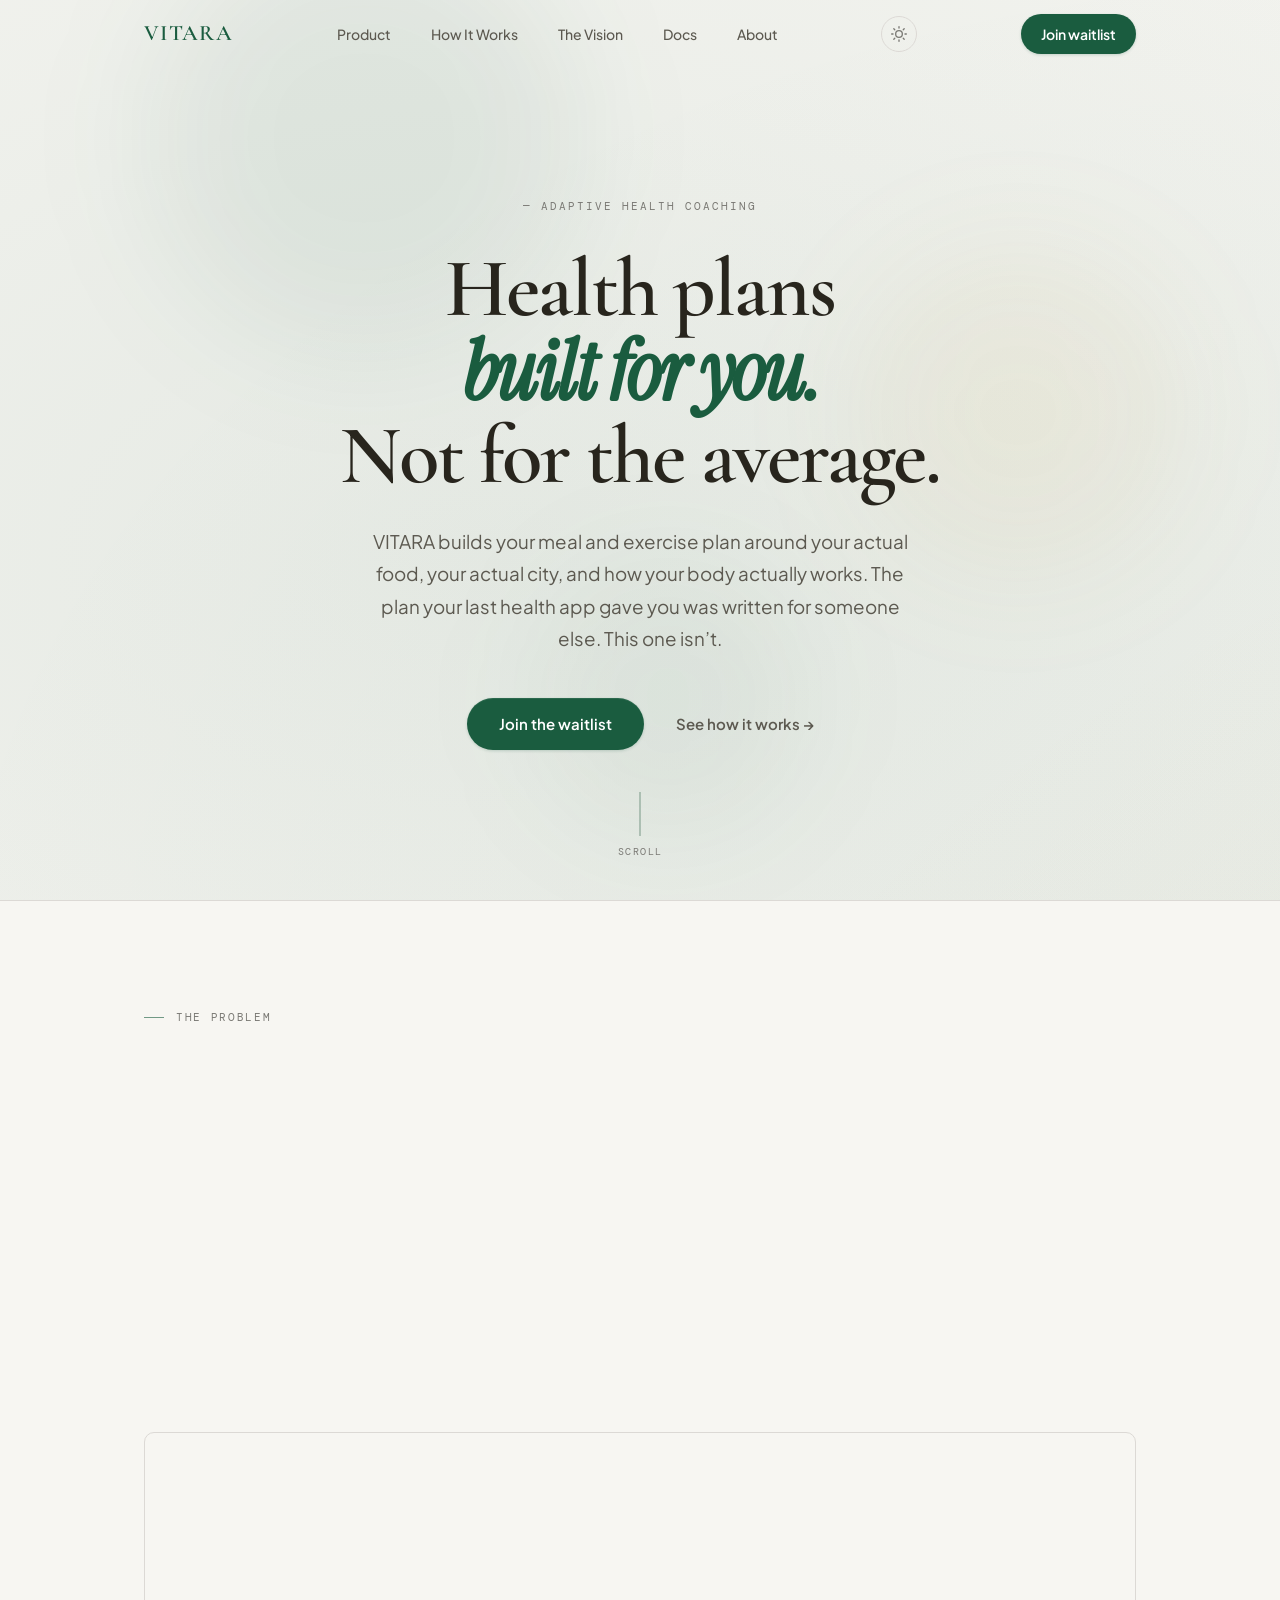
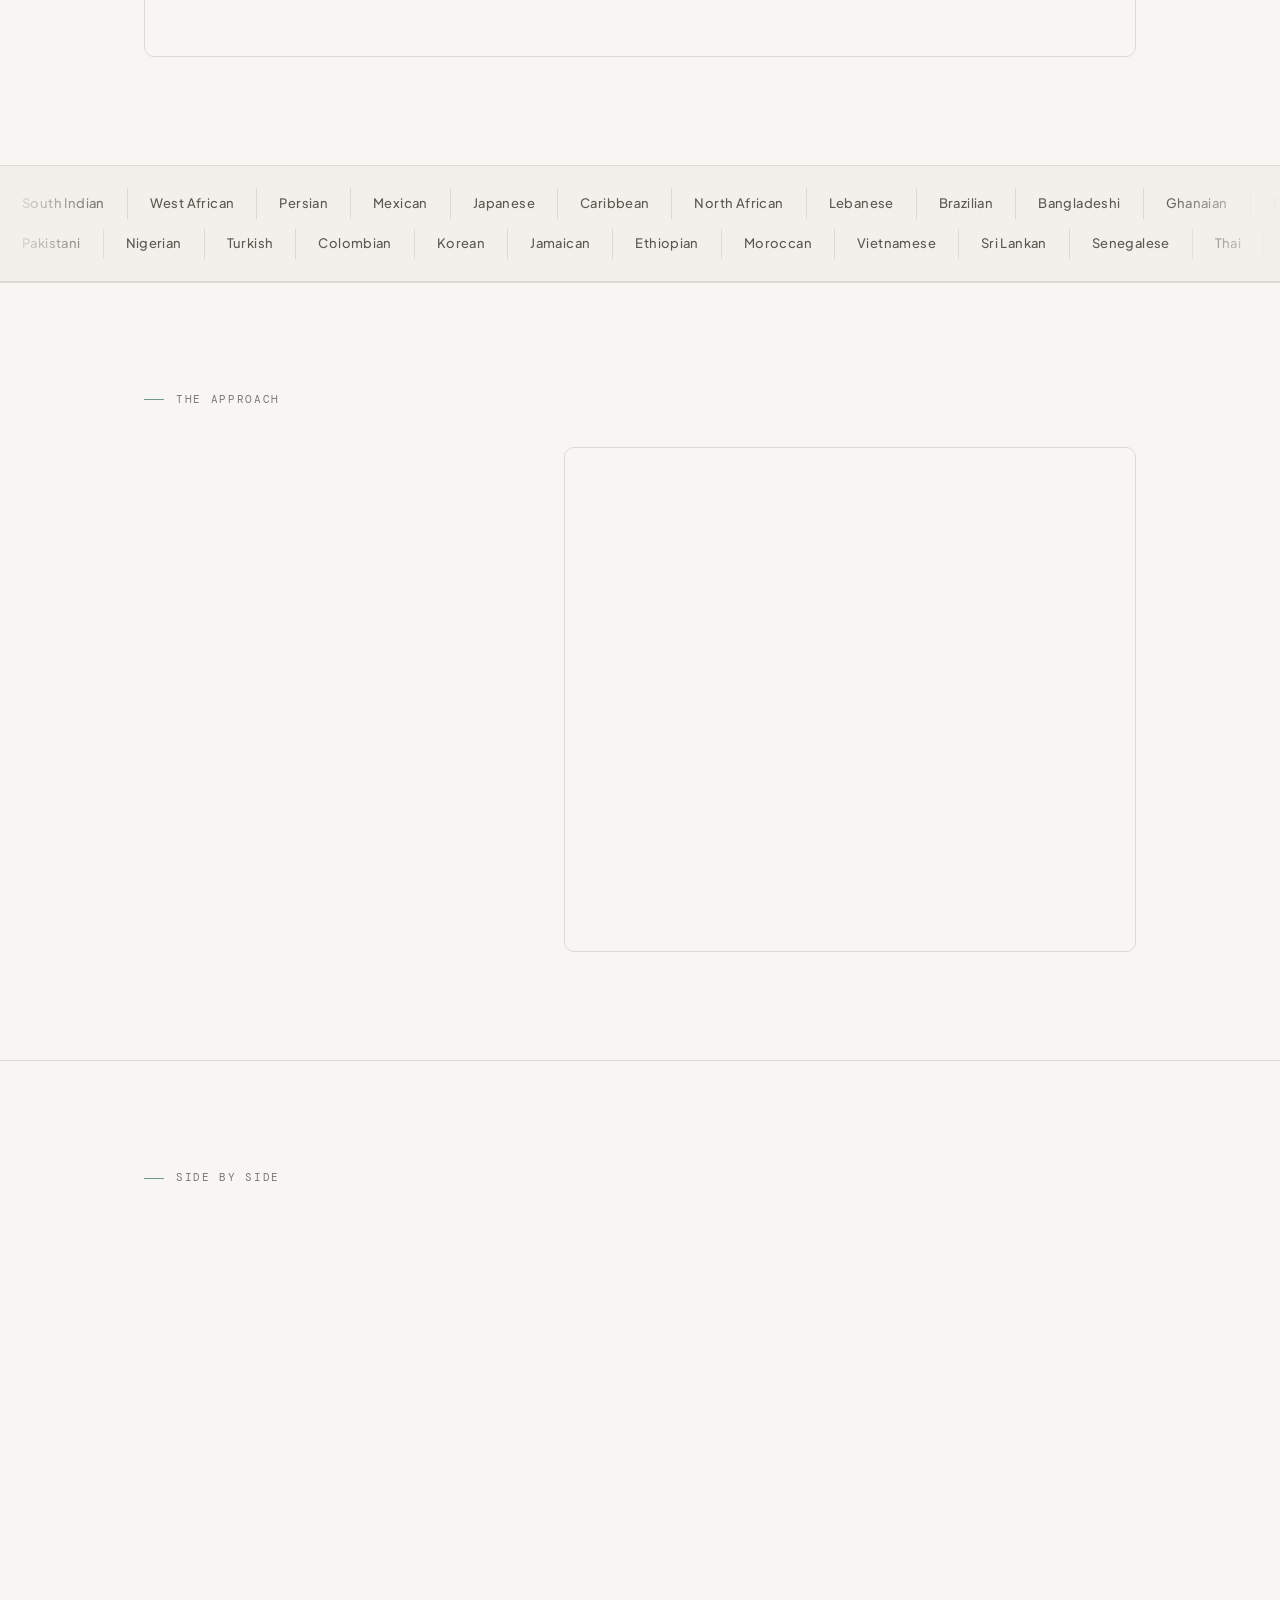
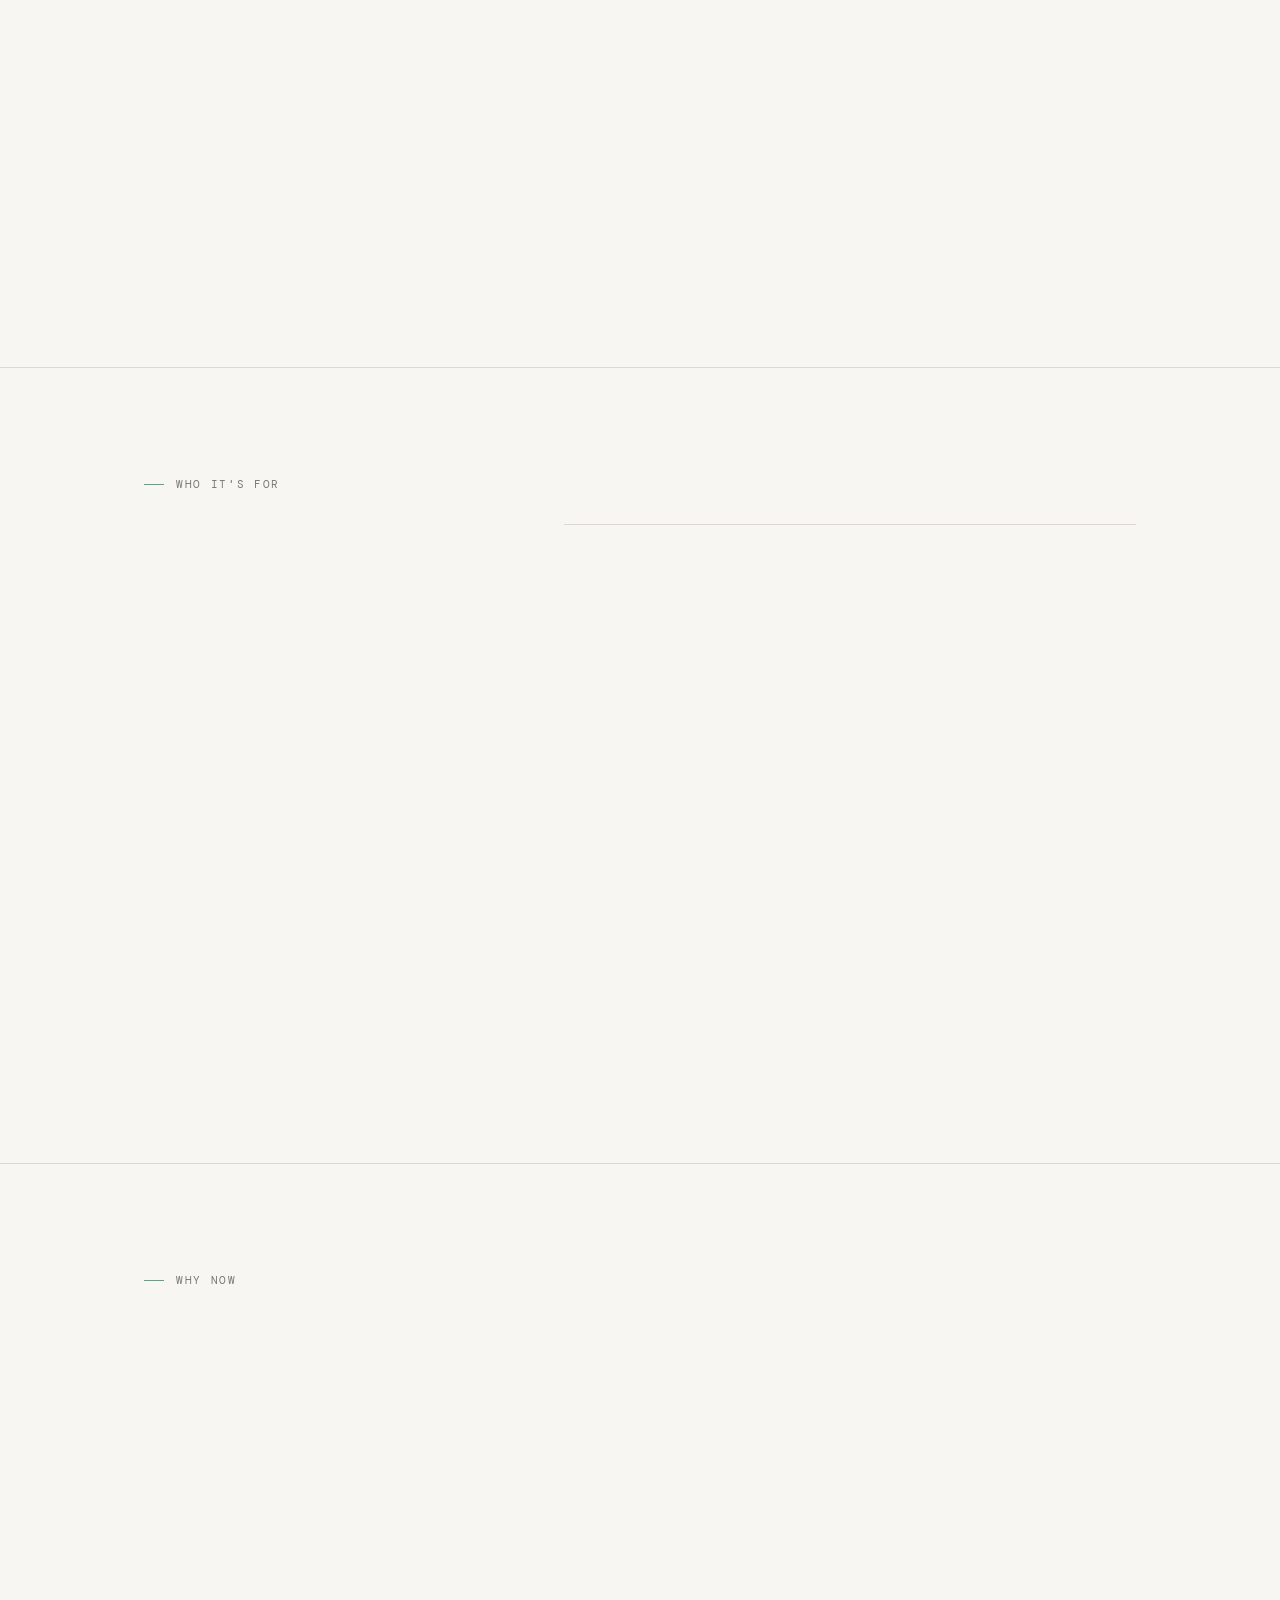
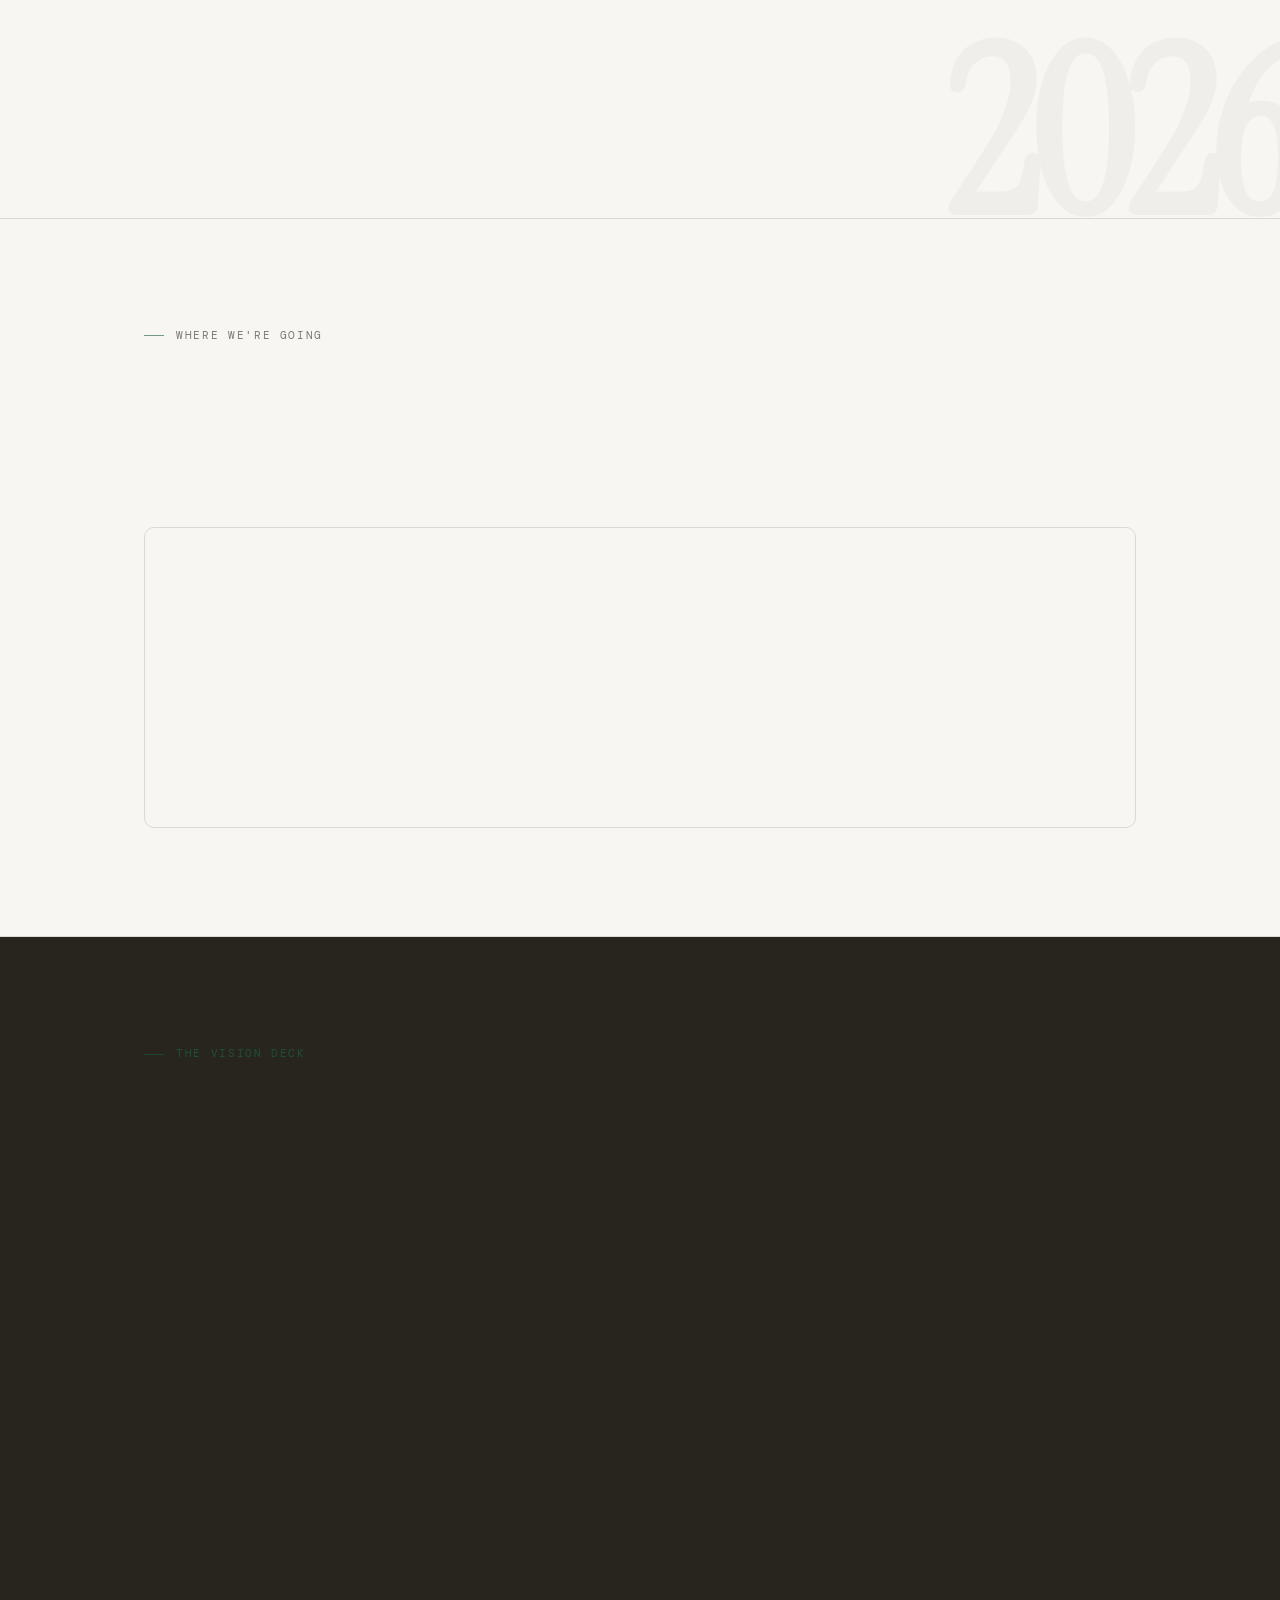
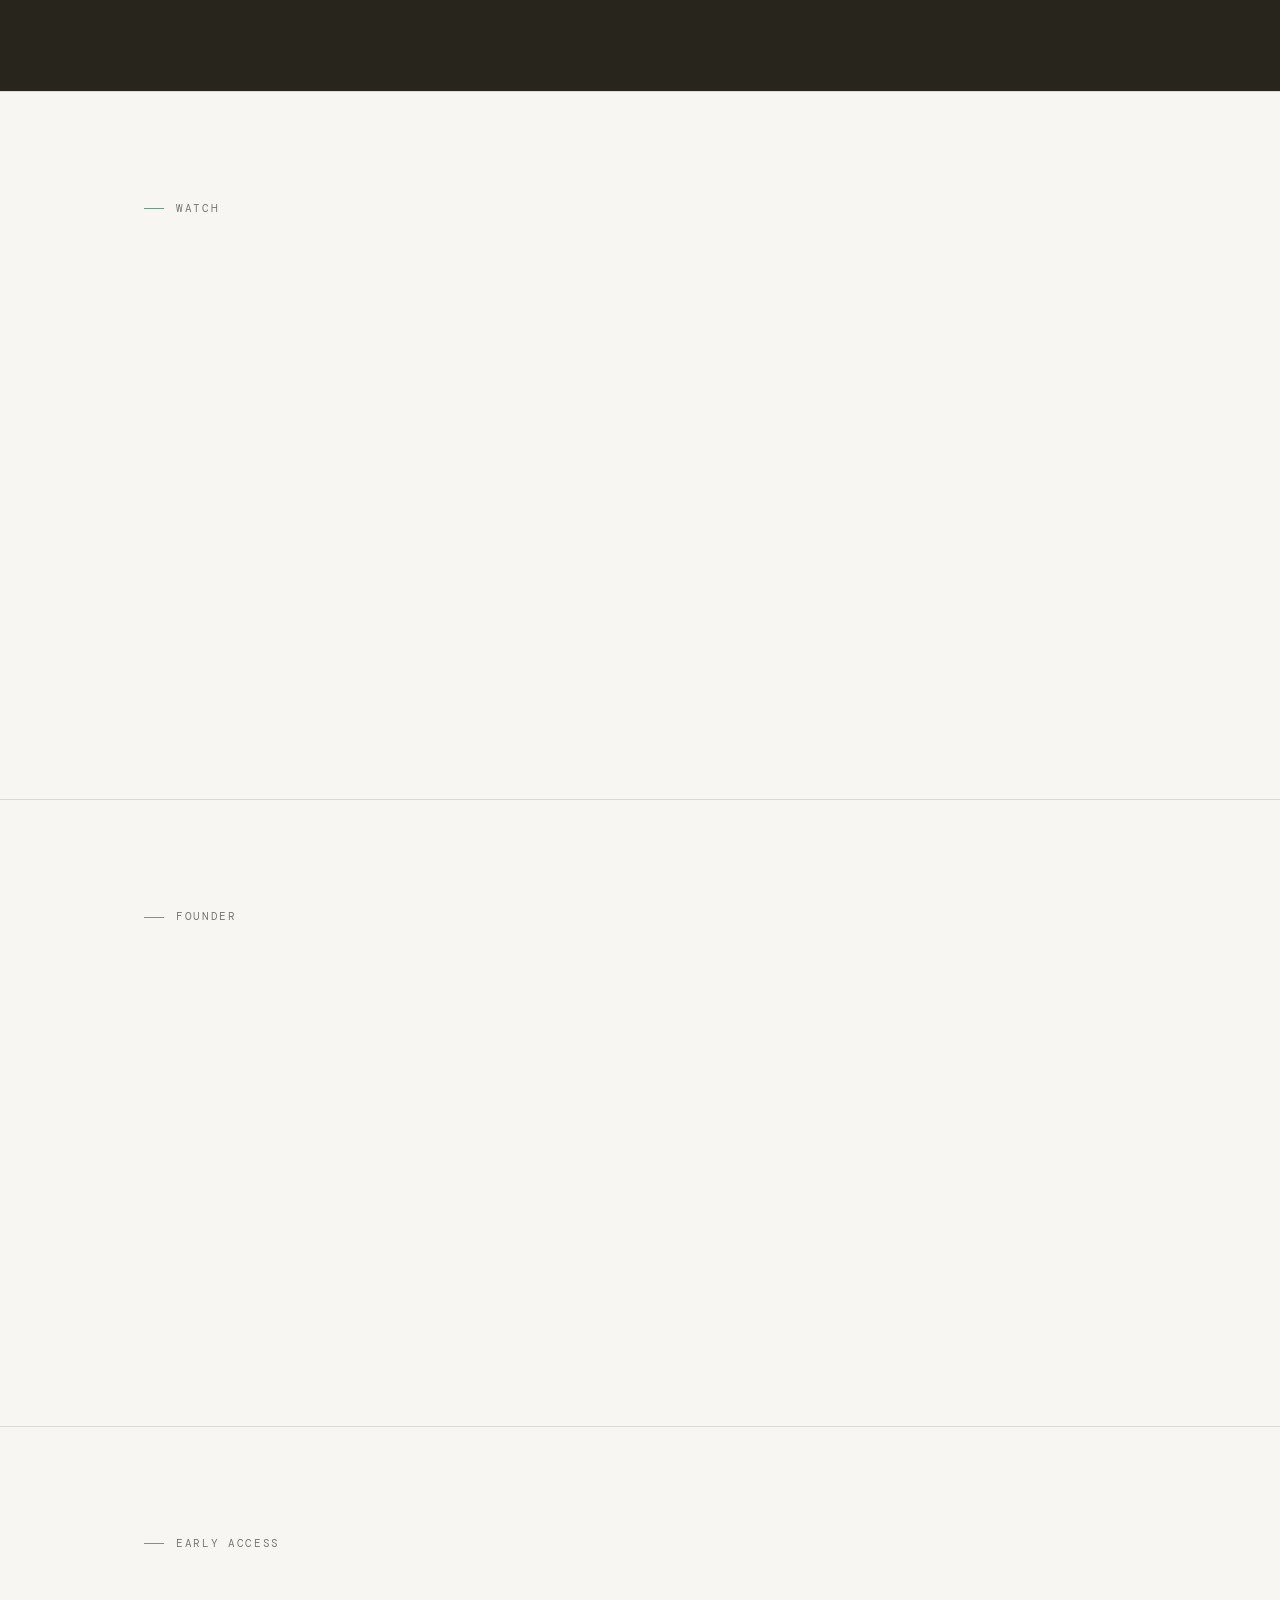
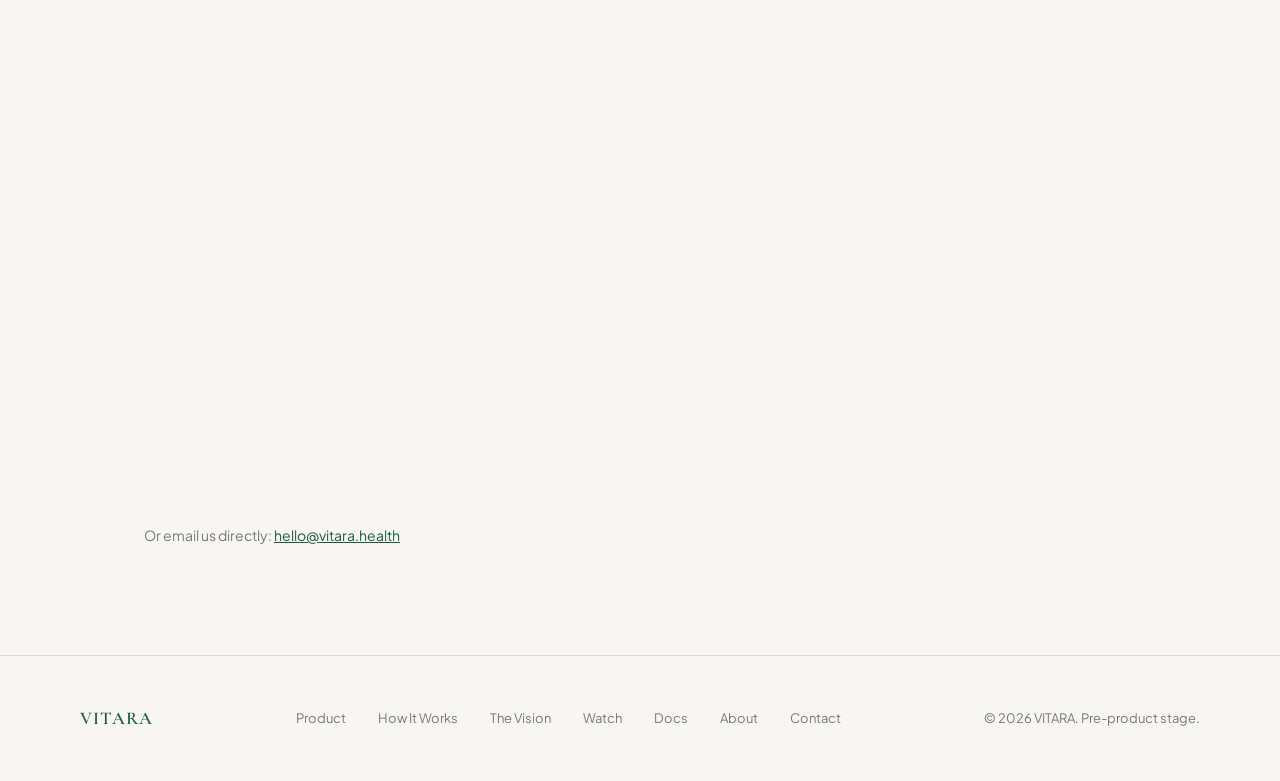
==== index.html @ 255f7455 "fix: vendor GSAP 3.12.5 locally — eliminates third-party JS supply chain risk Co-Authored-By: Claude" ====
<!DOCTYPE html>
<html lang="en">
<head>
  <meta charset="UTF-8" />
  <meta name="viewport" content="width=device-width, initial-scale=1.0" />
  <title>VITARA — Adaptive Health Coaching</title>
  <meta name="description" content="VITARA generates health, diet, and exercise plans calibrated to your cultural background, your location, and how your body naturally works." />
  <meta property="og:title" content="VITARA — Adaptive Health Coaching" />
  <meta property="og:description" content="Health plans built for your life, not someone else's average." />
  <meta property="og:type" content="website" />
  <meta name="twitter:card" content="summary_large_image" />
  <meta name="theme-color" content="#F8F7F3" />
  <link rel="icon" type="image/svg+xml" href="data:image/svg+xml,<svg xmlns='http://www.w3.org/2000/svg' viewBox='0 0 100 100'><rect width='100' height='100' rx='14' fill='%231A5C3F'/><text x='50' y='76' font-family='Georgia,serif' font-size='66' font-weight='600' fill='white' text-anchor='middle'>V</text></svg>" />
  <link rel="preconnect" href="https://fonts.googleapis.com" />
  <link rel="preconnect" href="https://fonts.gstatic.com" crossorigin />
  <link rel="preconnect" href="https://api.fontshare.com" />
  <link href="https://api.fontshare.com/v2/css?f[]=satoshi@400,500&display=swap" rel="stylesheet" />
  <link href="https://fonts.googleapis.com/css2?family=Instrument+Serif:ital@0;1&family=DM+Mono:wght@400;500&family=Cormorant+Garamond:ital,wght@0,400;0,500;0,600;1,400;1,500&family=Plus+Jakarta+Sans:wght@400;500;600;700&display=swap" rel="stylesheet" />
  <link rel="stylesheet" href="assets/css/main.css" />
</head>
<body>

<header id="nav">
  <div class="container nav-inner">
    <a href="./" class="logo">VITARA</a>
    <nav class="nav-links" aria-label="Site navigation">
      <a href="product/" class="nav-link">Product</a>
      <a href="how-it-works/" class="nav-link">How It Works</a>
      <a href="pitch/" class="nav-link">The Vision</a>
      <a href="docs/" class="nav-link">Docs</a>
      <a href="about/" class="nav-link">About</a>
    </nav>
    <button class="theme-toggle" id="theme-toggle" aria-label="Toggle dark mode">
      <svg class="icon-sun" width="16" height="16" viewBox="0 0 24 24" fill="none" stroke="currentColor" stroke-width="2" stroke-linecap="round" stroke-linejoin="round"><circle cx="12" cy="12" r="5"/><line x1="12" y1="1" x2="12" y2="3"/><line x1="12" y1="21" x2="12" y2="23"/><line x1="4.22" y1="4.22" x2="5.64" y2="5.64"/><line x1="18.36" y1="18.36" x2="19.78" y2="19.78"/><line x1="1" y1="12" x2="3" y2="12"/><line x1="21" y1="12" x2="23" y2="12"/><line x1="4.22" y1="19.78" x2="5.64" y2="18.36"/><line x1="18.36" y1="5.64" x2="19.78" y2="4.22"/></svg>
      <svg class="icon-moon" width="16" height="16" viewBox="0 0 24 24" fill="none" stroke="currentColor" stroke-width="2" stroke-linecap="round" stroke-linejoin="round"><path d="M21 12.79A9 9 0 1 1 11.21 3 7 7 0 0 0 21 12.79z"/></svg>
    </button>
    <button class="nav-toggle" id="nav-toggle" aria-label="Toggle navigation" aria-expanded="false">
      <span class="nav-toggle-bar"></span>
      <span class="nav-toggle-bar"></span>
    </button>
    <a href="#waitlist" class="btn btn-sm nav-desktop-cta">Join waitlist</a>
  </div>
</header>
<div id="nav-mobile" class="nav-mobile">
  <a href="product/">Product</a>
  <a href="how-it-works/">How It Works</a>
  <a href="pitch/">The Vision</a>
  <a href="docs/">Docs</a>
  <a href="about/">About</a>
  <a href="#waitlist" class="btn btn-sm">Join waitlist</a>
</div>

<!-- HERO -->
<section id="hero">
  <div class="hero-bg-mesh" aria-hidden="true"></div>
  <div class="hero-float-orbs" aria-hidden="true">
    <div class="float-orb float-orb--a"></div>
    <div class="float-orb float-orb--b"></div>
    <div class="float-orb float-orb--c"></div>
  </div>
  <div class="hero-inner container">
    <p class="hero-eyebrow">&#8212; Adaptive Health Coaching</p>
    <h1 class="hero-title" id="hero-headline">
      <span class="hero-line">Health plans</span>
      <span class="hero-line hero-line--em"><em>built for you.</em></span>
      <span class="hero-line">Not for the average.</span>
    </h1>
    <p class="hero-sub">VITARA builds your meal and exercise plan around your actual food, your actual city, and how your body actually works. The plan your last health app gave you was written for someone else. This one isn&#8217;t.</p>
    <div class="hero-actions">
      <a href="#waitlist" class="btn btn-primary">Join the waitlist</a>
      <a href="product/" class="btn btn-ghost">See how it works &#8594;</a>
    </div>
  </div>
  <div class="scroll-indicator" id="scroll-indicator" aria-hidden="true">
    <div class="scroll-line"></div>
    <span class="scroll-label">scroll</span>
  </div>
</section>

<!-- PROBLEM TEASER -->
<section class="section" id="problem">
  <div class="container">
    <div class="section-split">
      <div>
        <p class="section-label">The problem</p>
        <h2 class="section-title-lg reveal">Generic apps were built<br>for someone else.</h2>
      </div>
      <div>
        <p class="section-body reveal">Rahul is 28. Software engineer. Born in India, lives in Washington DC. He wears an Apple Watch. His app tells him he's doing fine. His dad got Type 2 diabetes at 47. His uncle at 52. Rahul knows the risk is there — he just can't get any health app to acknowledge it.</p>
        <p class="section-body reveal" style="margin-top:1.25rem;">The meal plan the app gives him is full of food he doesn't eat. The workout schedule assumes he sleeps at 10 PM and wakes at 6 AM. The nutrition advice was written for someone else.</p>
        <p class="pullquote reveal" style="margin-top:2rem;">"Rahul is not an edge case. He is the majority of the world's health app users."</p>
      </div>
    </div>

    <div class="failures" style="margin-top:3.5rem;">
      <div class="failure-item reveal">
        <p class="failure-title">Western defaults</p>
        <p class="failure-body">Dal, jollof rice, sabzi, tortillas — they don't exist in mainstream app databases. You either can't find your food or get wildly inaccurate macros.</p>
      </div>
      <div class="failure-item reveal">
        <p class="failure-title">Location blindness</p>
        <p class="failure-body">The same plan for Chennai, Chicago, and Cape Town. Local climate, food availability, and practical exercise options are invisible to every major app.</p>
      </div>
      <div class="failure-item reveal">
        <p class="failure-title">The 6 AM assumption</p>
        <p class="failure-body">Every plan assumes you wake at 6 and sleep at 10. Night workers, late chronotypes, Ramadan observers, and shift workers don't exist in the model.</p>
      </div>
    </div>
  </div>
</section>

<!-- CULTURE STRIP -->
<div class="culture-strip" aria-hidden="true">
  <div class="culture-fade culture-fade--left"></div>
  <div class="culture-fade culture-fade--right"></div>
  <div class="culture-track culture-track--fwd">
    <span>South Indian</span><span>West African</span><span>Persian</span>
    <span>Mexican</span><span>Japanese</span><span>Caribbean</span>
    <span>North African</span><span>Lebanese</span><span>Brazilian</span>
    <span>Bangladeshi</span><span>Ghanaian</span><span>Filipino</span>
    <span>South Indian</span><span>West African</span><span>Persian</span>
    <span>Mexican</span><span>Japanese</span><span>Caribbean</span>
    <span>North African</span><span>Lebanese</span><span>Brazilian</span>
    <span>Bangladeshi</span><span>Ghanaian</span><span>Filipino</span>
  </div>
  <div class="culture-track culture-track--rev">
    <span>Pakistani</span><span>Nigerian</span><span>Turkish</span>
    <span>Colombian</span><span>Korean</span><span>Jamaican</span>
    <span>Ethiopian</span><span>Moroccan</span><span>Vietnamese</span>
    <span>Sri Lankan</span><span>Senegalese</span><span>Thai</span>
    <span>Pakistani</span><span>Nigerian</span><span>Turkish</span>
    <span>Colombian</span><span>Korean</span><span>Jamaican</span>
    <span>Ethiopian</span><span>Moroccan</span><span>Vietnamese</span>
    <span>Sri Lankan</span><span>Senegalese</span><span>Thai</span>
  </div>
</div>

<!-- APPROACH TEASER -->
<section class="section" id="approach">
  <div class="container">
    <div class="section-split">
      <div>
        <p class="section-label">The approach</p>
        <h2 class="section-title-lg reveal">Three dimensions.<br>One adaptive plan.</h2>
        <a href="product/" class="btn btn-outline reveal" style="margin-top:2rem;">Explore the product →</a>
      </div>
      <div>
        <div class="dimensions">
          <div class="dimension-row reveal">
            <div class="dim-label">
              <p class="dim-num">01</p>
              <p class="dim-name">Cultural Intelligence</p>
            </div>
            <div class="dim-body">Your meal plan is built around food you actually eat — made healthy, not replaced. South Asian, West African, Middle Eastern, Latin American. Your culture. Your kitchen.</div>
          </div>
          <div class="dimension-row reveal">
            <div class="dim-label">
              <p class="dim-num">02</p>
              <p class="dim-name">Location Awareness</p>
            </div>
            <div class="dim-body">A user in Lagos and a user in London don't have the same food availability, the same weather, or the same exercise options. VITARA plans for where you actually live.</div>
          </div>
          <div class="dimension-row reveal">
            <div class="dim-label">
              <p class="dim-num">03</p>
              <p class="dim-name">Body Rhythm</p>
            </div>
            <div class="dim-body">VITARA schedules meals, workouts, and recovery around how you actually function — your natural energy peaks, your real sleep patterns, your actual daily window.</div>
          </div>
        </div>
      </div>
    </div>
  </div>
</section>

<!-- COMPARISON -->
<section class="section" id="comparison">
  <div class="container">
    <p class="section-label">Side by side</p>
    <h2 class="section-title-lg reveal">What you get vs.<br>what you used to get.</h2>
    <p class="compare-context reveal">For a South Asian user in Washington DC. Real outputs from real inputs.</p>
    <div class="table-scroll reveal">
      <table class="compare-table">
        <thead>
          <tr>
            <th>Category</th>
            <th>Generic App</th>
            <th class="th-vitara">VITARA</th>
          </tr>
        </thead>
        <tbody>
          <tr>
            <td class="td-cat">Meal plan</td>
            <td>Grilled chicken, quinoa, steamed broccoli — repeated 5 days</td>
            <td class="td-vitara">Dal tadka with brown rice, sabzi, roti — macro-balanced, portion-right</td>
          </tr>
          <tr>
            <td class="td-cat">Exercise</td>
            <td>"Go for a 30-min run" (every day, same time)</td>
            <td class="td-vitara">Indoor yoga flow + evening walk — adapted for schedule and local weather</td>
          </tr>
          <tr>
            <td class="td-cat">Schedule</td>
            <td>Wake 6:30 AM, eat at 7, work out at 7:30</td>
            <td class="td-vitara">Matches your natural 8 AM wake, peak energy at 11 AM, wind-down at 11 PM</td>
          </tr>
          <tr>
            <td class="td-cat">Location</td>
            <td>Ignored entirely</td>
            <td class="td-vitara">DC weather and local food availability inform every recommendation</td>
          </tr>
          <tr>
            <td class="td-cat">Cultural food</td>
            <td>Not in the database</td>
            <td class="td-vitara">Every recommendation reflects South Asian dietary patterns</td>
          </tr>
        </tbody>
      </table>
    </div>
  </div>
</section>

<!-- WHO IT'S FOR -->
<section class="section" id="who">
  <div class="container">
    <div class="section-split">
      <div>
        <p class="section-label">Who it's for</p>
        <h2 class="section-title-lg reveal">Built for the world<br>the other apps<br>forgot.</h2>
        <p class="section-body reveal" style="margin-top:1.5rem;">We're starting with South Asian diaspora users in the US and UK — 3+ million health-aware individuals whose food, bodies, and lifestyles are entirely absent from mainstream health app databases.</p>
        <p class="section-body reveal">Not because VITARA is a South Asian app. Because this community has the clearest gap between what existing apps provide and what actually works.</p>
      </div>
      <div>
        <div class="personas">
          <div class="persona-row reveal">
            <div>
              <p class="persona-name">Rahul</p>
              <p class="persona-meta">28 · DC · Software engineer</p>
            </div>
            <p class="persona-desc">"My app says I'm healthy. I know I'm not. Family history of diabetes, and not one recommendation that knows what I eat."</p>
          </div>
          <div class="persona-row reveal">
            <div>
              <p class="persona-name">Amara</p>
              <p class="persona-meta">31 · London · NHS nurse</p>
            </div>
            <p class="persona-desc">Gym 3× a week. Every meal plan she tries is full of food she doesn't eat. West African home cooking is invisible to every app she's tried.</p>
          </div>
          <div class="persona-row reveal">
            <div>
              <p class="persona-name">Diego</p>
              <p class="persona-meta">26 · Houston · Night shift supervisor</p>
            </div>
            <p class="persona-desc">Night owl who works late. Every health app assumes he's asleep by 10 — when that's actually when he starts to peak.</p>
          </div>
          <div class="persona-row reveal">
            <div>
              <p class="persona-name">Fatima</p>
              <p class="persona-meta">29 · Birmingham · Teacher</p>
            </div>
            <p class="persona-desc">Observes Ramadan. No app has ever given her a plan that makes sense for her fasting schedule, let alone her PCOS diagnosis.</p>
          </div>
        </div>
      </div>
    </div>
  </div>
</section>

<!-- WHY NOW -->
<section class="section" id="why-now">
  <div class="container section-split">
    <div>
      <p class="section-label">Why now</p>
      <h2 class="section-title-lg reveal">Three forces<br>converging.</h2>
    </div>
    <div class="reasons">
      <div class="reason reveal">
        <span class="reason-num">1</span>
        <div>
          <h3>LLMs make culturally intelligent coaching possible at scale</h3>
          <p>Generating a meal plan in Tamil Nadu requires different knowledge than one in Toronto. Large language models finally make context-aware coaching feasible without a human nutritionist for every user.</p>
        </div>
      </div>
      <div class="reason reveal">
        <span class="reason-num">2</span>
        <div>
          <h3>The cultural gap is widening, not closing</h3>
          <p>Smartphone adoption is global. Health app content is not. The majority of new users entering the health-tech market do not fit the Western dietary template apps were built around.</p>
        </div>
      </div>
      <div class="reason reveal">
        <span class="reason-num">3</span>
        <div>
          <h3>Metabolic risk creates genuine urgency</h3>
          <p>South Asian, West African, and Latino communities carry disproportionate metabolic risk — and disproportionately unhelpful tooling. The urgency is real and the gap is measurable.</p>
        </div>
      </div>
    </div>
  </div>
</section>

<!-- ROADMAP -->
<section class="section" id="roadmap">
  <div class="container">
    <p class="section-label">Where we're going</p>
    <h2 class="section-title-lg section-title-lg wide reveal">One differentiator. Every community.</h2>
    <div class="roadmap-phases">
      <div class="phase phase-active reveal">
        <p class="phase-num">Phase 1 — Now</p>
        <p class="phase-name">Manual Validation</p>
        <ul class="phase-items">
          <li>Cultural food intelligence</li>
          <li>Location-aware planning</li>
          <li>Body rhythm alignment</li>
          <li>10-person WhatsApp cohort</li>
          <li>25 discovery interviews</li>
        </ul>
      </div>
      <div class="phase reveal">
        <p class="phase-num">Phase 2 — Launch</p>
        <p class="phase-name">Beachhead Product</p>
        <ul class="phase-items">
          <li>Mobile app (iOS + Android)</li>
          <li>500 paying users</li>
          <li>Subscription model validated</li>
          <li>Retention above industry avg</li>
          <li>Community-first growth</li>
        </ul>
      </div>
      <div class="phase reveal">
        <p class="phase-num">Phase 3 — Expand</p>
        <p class="phase-name">Global Platform</p>
        <ul class="phase-items">
          <li>West African, Latino, Middle Eastern communities</li>
          <li>Wearable data integration</li>
          <li>Corporate wellness (B2B)</li>
          <li>Lab result interpretation</li>
          <li>Full adaptive engine</li>
        </ul>
      </div>
    </div>
  </div>
</section>

<!-- PITCH DECK TEASER -->
<section class="section section-ink" id="the-vision">
  <div class="container">
    <div class="section-split">
      <div>
        <p class="section-label">The Vision Deck</p>
        <h2 class="section-title-lg reveal" style="color:var(--cream);">Re-architecting health<br><em style="font-style:italic;color:rgba(201,151,58,0.85);">for the global majority.</em></h2>
        <p class="section-body reveal" style="margin-top:1.5rem;">14 slides. The full argument for why VITARA exists — the market failure, the three-dimension approach, the adaptive engine, and the go-to-market.</p>
        <span class="pitch-slide-count reveal">14 slides · Vision 2026</span>
        <div style="margin-top:2rem;" class="reveal">
          <a href="pitch/" class="btn btn-ghost" style="color:var(--cream);border-color:rgba(255,255,255,0.22);">View the full deck →</a>
        </div>
      </div>
      <div class="reveal">
        <div class="pitch-slides-fan">
          <div class="pitch-thumb">
            <img src="assets/pitch-slides/slide-01.jpg" alt="Re-architecting Health for the Global Majority — cover" loading="lazy">
          </div>
          <div class="pitch-thumb">
            <img src="assets/pitch-slides/slide-06.jpg" alt="Three Dimensions. One Adaptive Blueprint." loading="lazy">
          </div>
          <div class="pitch-thumb">
            <img src="assets/pitch-slides/slide-09.jpg" alt="Why Now — Convergence of Three Forces" loading="lazy">
          </div>
        </div>
      </div>
    </div>
  </div>
</section>

<!-- VIDEO TEASER -->
<section class="section" id="watch">
  <div class="container">
    <div class="section-split">
      <div>
        <p class="section-label">Watch</p>
        <h2 class="section-title-lg reveal">The Default Human<br>Problem in Health Tech</h2>
        <p class="section-body reveal" style="margin-top:1.25rem;">Why every health app you've ever tried was built for someone who doesn't exist — and what it takes to build one that actually knows who you are.</p>
        <div style="margin-top:2rem;" class="reveal">
          <a href="demo/" class="btn btn-primary">Watch now →</a>
        </div>
      </div>
      <div class="reveal">
        <a href="demo/" class="video-teaser-block" aria-label="Watch the video">
          <div class="video-teaser-ratio">
            <div class="video-teaser-grain"></div>
            <div class="video-teaser-inner">
              <div class="video-play-ring">
                <svg width="22" height="22" viewBox="0 0 22 22" fill="none">
                  <path d="M8 5.5l10 5.5-10 5.5V5.5z" fill="#F8F7F3"/>
                </svg>
              </div>
              <span class="video-teaser-label">Play · VITARA Research</span>
            </div>
          </div>
        </a>
      </div>
    </div>
  </div>
</section>

<!-- FOUNDER -->
<section class="section" id="founder">
  <div class="container section-split section-split-center">
    <div>
      <p class="section-label">Founder</p>
      <h2 class="section-title-lg reveal">Akshay Kumar</h2>
      <p class="section-body reveal">MBA student at American University (Kogod School of Business). Technical and product background. South Asian — personally understands the problem VITARA solves.</p>
      <p class="section-body reveal" style="margin-top:1rem;">Doing customer discovery before writing code — because building the wrong thing is the most expensive mistake a startup can make. <a href="about/" style="color:var(--green);font-weight:600;">Read the full story →</a></p>
    </div>
    <div>
      <p class="pullquote reveal" style="margin:0;">"Every health app I tried gave me plans written for someone else. VITARA is the app I wish existed."</p>
    </div>
  </div>
</section>

<!-- WAITLIST -->
<section class="section" id="waitlist">
  <div class="container">
    <div style="max-width:620px;">
      <p class="section-label">Early access</p>
      <h2 class="section-title-lg reveal">Be among the first.</h2>
      <p class="section-body reveal">VITARA is in early access. Join the waitlist and tell us your food culture — we'll design the pilot program around real users like you.</p>

      <form class="waitlist-form reveal" id="waitlist-form" style="margin-top:2rem;" novalidate>
        <div class="form-group form-float">
          <input class="form-input" type="text" id="wl-name" name="name" placeholder=" " autocomplete="given-name" />
          <label class="form-label" for="wl-name">Your name</label>
        </div>
        <div class="form-group form-float">
          <input class="form-input" type="email" id="wl-email" name="email" placeholder=" " required autocomplete="email" />
          <label class="form-label" for="wl-email">Email address *</label>
          <p class="form-field-error" id="wl-email-error" style="display:none;font-size:0.8125rem;color:#C0392B;margin-top:0.3rem;">Please enter a valid email address.</p>
        </div>
        <div class="form-group">
          <label class="form-label" for="wl-culture" style="position:static;transform:none;font-size:0.75rem;letter-spacing:0.07em;text-transform:uppercase;color:var(--ink-3);margin-bottom:0.5rem;display:block;">Your food culture</label>
          <select class="form-select" id="wl-culture" name="culture">
            <option value="" disabled selected>Select your primary food culture</option>
            <option value="south-asian">South Asian (Indian, Pakistani, Bangladeshi, Sri Lankan)</option>
            <option value="west-african">West African (Nigerian, Ghanaian, Senegalese…)</option>
            <option value="middle-eastern">Middle Eastern (Arabic, Persian, Turkish…)</option>
            <option value="latin-american">Latin American (Mexican, Colombian, Brazilian…)</option>
            <option value="east-asian">East Asian (Chinese, Japanese, Korean…)</option>
            <option value="southeast-asian">Southeast Asian (Filipino, Thai, Vietnamese…)</option>
            <option value="east-african">East African (Ethiopian, Somali, Kenyan…)</option>
            <option value="other">Other / Mixed</option>
          </select>
        </div>
        <button type="submit" class="btn btn-primary btn-lg" id="wl-submit" style="margin-top:0.75rem;width:100%;">Join the waitlist</button>
      </form>

      <div id="form-success" style="display:none;padding:1.5rem;background:var(--green-tint);border:1px solid var(--green-light);border-radius:8px;margin-top:1rem;">
        <p style="font-size:1rem;font-weight:600;color:var(--green);margin-bottom:0.4rem;">You're on the list.</p>
        <p style="font-size:0.9375rem;line-height:1.65;color:var(--ink-2);">We'll reach out to the email you provided. You'll be among the first to try VITARA and help shape the pilot program.</p>
      </div>
      <p style="margin-top:1.5rem;font-size:0.875rem;color:var(--ink-3);">Or email us directly: <a href="mailto:hello@vitara.health" style="color:var(--green);">hello@vitara.health</a></p>
    </div>
  </div>
</section>

<footer>
  <div class="container footer-inner">
    <a href="./" class="footer-logo">VITARA</a>
    <div class="footer-links">
      <a href="product/">Product</a>
      <a href="how-it-works/">How It Works</a>
      <a href="pitch/">The Vision</a>
      <a href="demo/">Watch</a>
      <a href="docs/">Docs</a>
      <a href="about/">About</a>
      <a href="mailto:hello@vitara.health">Contact</a>
    </div>
    <p class="footer-note">© 2026 VITARA. Pre-product stage.</p>
  </div>
</footer>

<script src="assets/js/gsap.min.js" defer></script>
<script src="assets/js/ScrollTrigger.min.js" defer></script>
<script src="assets/js/main.js" defer></script>
<script src="assets/js/vitara-motion.js" defer></script>
</body>
</html>
---- assets/css/main.css ----
/* =====================================================
   VITARA — Shared Design System
   Cormorant Garamond + Plus Jakarta Sans
   Cream #F8F7F3 + Forest Green #1A5C3F
   ===================================================== */

*, *::before, *::after { box-sizing: border-box; margin: 0; padding: 0; }

:root {
  /* ── Palette ──────────────────────────────────────── */
  --cream:          #f7f6f2;
  --cream-2:        #f3f0ec;
  --cream-3:        #ede9e0;
  --white:          #ffffff;
  --ink:            #28251d;
  --ink-2:          #5c5950;
  --ink-3:          #7a7974;
  --green:          #1a5c3f;
  --green-dark:     #0d3d29;
  --green-mid:      #2a7a55;
  --green-light:    rgba(26,92,63,0.12);
  --green-tint:     rgba(26,92,63,0.06);
  --gold:           #c4932a;
  --gold-tint:      rgba(196,147,42,0.1);
  --earth:          #8b4513;
  --rule:           #dcd9d5;
  --code-bg:        #1a1917;
  --code-text:      #d4edda;

  /* ── Typography ───────────────────────────────────── */
  --ff-display: 'Instrument Serif', 'Cormorant Garamond', Georgia, serif;
  --ff-serif:   'Cormorant Garamond', Georgia, serif;
  --ff-sans:    'Satoshi', 'Plus Jakarta Sans', system-ui, sans-serif;
  --ff-mono:    'DM Mono', 'JetBrains Mono', monospace;

  /* ── Spacing scale ────────────────────────────────── */
  --max:      1120px;
  --pad:      clamp(20px, 5vw, 80px);
  --nav-h:    68px;
  --s-tight:  clamp(64px, 8vw, 96px);
  --s-base:   clamp(80px, 10vw, 128px);
  --s-loose:  clamp(112px, 14vw, 180px);

  /* ── Shadow scale ─────────────────────────────────── */
  --shadow-sm:  0 1px 4px rgba(40,37,29,0.06);
  --shadow-md:  0 4px 16px rgba(40,37,29,0.09), 0 1px 4px rgba(40,37,29,0.05);
  --shadow-lg:  0 12px 40px rgba(40,37,29,0.12), 0 4px 12px rgba(40,37,29,0.06);
  --shadow-xl:  0 24px 64px rgba(40,37,29,0.14), 0 8px 24px rgba(40,37,29,0.08);

  /* ── Animation system ─────────────────────────────── */
  --ease-spring:  cubic-bezier(0.16, 1, 0.3, 1);
  --ease-out:     cubic-bezier(0.22, 1, 0.36, 1);
  --ease-in-out:  cubic-bezier(0.65, 0, 0.35, 1);
  --dur-fast:   0.2s;
  --dur-base:   0.4s;
  --dur-slow:   0.75s;

  /* ── Radii ────────────────────────────────────────── */
  --r-sm:   6px;
  --r-md:   12px;
  --r-lg:   20px;
  --r-pill: 999px;
}

/* ─── DARK MODE TOKENS ──────────────────────────────── */
[data-theme="dark"] {
  --cream:          #0f0e0c;
  --cream-2:        #161512;
  --cream-3:        #1c1b18;
  --white:          #1c1b18;
  --ink:            #e8e5df;
  --ink-2:          #b8b4ac;
  --ink-3:          #7a7974;
  --green:          #4f9a9f;
  --green-dark:     #6db5ba;
  --green-mid:      #3d8287;
  --green-light:    rgba(79,154,159,0.15);
  --green-tint:     rgba(79,154,159,0.07);
  --gold:           #c4932a;
  --rule:           #2a2926;
  --shadow-sm:  0 1px 4px rgba(0,0,0,0.4);
  --shadow-md:  0 4px 16px rgba(0,0,0,0.5);
  --shadow-lg:  0 12px 40px rgba(0,0,0,0.6);
  --shadow-xl:  0 24px 64px rgba(0,0,0,0.7);
  --code-bg:    #0f0e0c;
}

/* ─── KEYFRAMES ─────────────────────────────────────── */
@keyframes hero-gradient {
  0%, 100% { background-position: 0% 50%; }
  50% { background-position: 100% 50%; }
}
@keyframes float-a {
  0%, 100% { transform: translateY(0px) rotate(0deg); }
  50% { transform: translateY(-18px) rotate(2deg); }
}
@keyframes float-b {
  0%, 100% { transform: translateY(-10px) rotate(-1deg); }
  50% { transform: translateY(12px) rotate(1deg); }
}
@keyframes float-c {
  0%, 100% { transform: translateY(8px) rotate(1deg); }
  50% { transform: translateY(-12px) rotate(-2deg); }
}
@keyframes scroll-line-pulse {
  0% { transform: scaleY(0); transform-origin: top; opacity: 1; }
  50% { transform: scaleY(1); transform-origin: top; }
  51% { transform-origin: bottom; }
  100% { transform: scaleY(0); transform-origin: bottom; opacity: 0.3; }
}
@keyframes culture-fwd {
  from { transform: translateX(0); }
  to { transform: translateX(-50%); }
}
@keyframes culture-rev {
  from { transform: translateX(-50%); }
  to { transform: translateX(0); }
}
@keyframes line-draw {
  from { transform: scaleX(0); transform-origin: left; }
  to { transform: scaleX(1); transform-origin: left; }
}
@keyframes count-up {
  from { opacity: 0; transform: translateY(8px); }
  to { opacity: 1; transform: translateY(0); }
}
@keyframes toggle-sun {
  from { transform: rotate(-90deg) scale(0); opacity: 0; }
  to { transform: rotate(0) scale(1); opacity: 1; }
}
@keyframes toggle-moon {
  from { transform: rotate(90deg) scale(0); opacity: 0; }
  to { transform: rotate(0) scale(1); opacity: 1; }
}

html {
  scroll-behavior: smooth;
  -webkit-font-smoothing: antialiased;
  -moz-osx-font-smoothing: grayscale;
}

body {
  background: var(--cream);
  color: var(--ink);
  font-family: var(--ff-sans);
  font-size: 1rem;
  line-height: 1.6;
  transition: background var(--dur-base) var(--ease-out),
              color var(--dur-base) var(--ease-out);
}

a { color: inherit; }
button { font-family: inherit; cursor: pointer; border: none; }
img, svg { display: block; max-width: 100%; }
ul, ol { padding-left: 1.5em; }

/* ─── LAYOUT ─────────────────────────────────────── */
.container {
  width: 100%;
  max-width: var(--max);
  margin: 0 auto;
  padding: 0 var(--pad);
}

/* ─── NAVIGATION ─────────────────────────────────── */
#nav {
  position: fixed;
  top: 0; left: 0; right: 0;
  z-index: 100;
  transition: background var(--dur-base) var(--ease-out),
              box-shadow var(--dur-base) var(--ease-out);
}
#nav.scrolled {
  background: rgba(247,246,242,0.88);
  backdrop-filter: blur(20px) saturate(180%);
  -webkit-backdrop-filter: blur(20px) saturate(180%);
  box-shadow: 0 1px 0 var(--rule);
}
[data-theme="dark"] #nav.scrolled {
  background: rgba(15,14,12,0.88);
}

/* ── Dark mode toggle ─────────────────────────────── */
.theme-toggle {
  width: 36px;
  height: 36px;
  border-radius: 50%;
  background: none;
  border: 1px solid var(--rule);
  color: var(--ink-3);
  display: flex;
  align-items: center;
  justify-content: center;
  cursor: pointer;
  transition: border-color var(--dur-fast), color var(--dur-fast),
              background var(--dur-fast);
  flex-shrink: 0;
}
.theme-toggle:hover { border-color: var(--ink-3); color: var(--ink); }
.theme-toggle svg { display: block; transition: all 0.3s var(--ease-spring); }
.theme-toggle .icon-moon { display: none; }
[data-theme="dark"] .theme-toggle .icon-sun { display: none; }
[data-theme="dark"] .theme-toggle .icon-moon { display: block; }

.nav-inner {
  display: flex;
  align-items: center;
  justify-content: space-between;
  height: var(--nav-h);
}

.logo {
  font-family: var(--ff-serif);
  font-size: 1.375rem;
  font-weight: 600;
  letter-spacing: 0.06em;
  color: var(--green);
  text-decoration: none;
  flex-shrink: 0;
}

.nav-links {
  display: flex;
  align-items: center;
  gap: 2.5rem;
}
.nav-links a, .nav-link {
  font-size: 0.875rem;
  font-weight: 500;
  color: var(--ink-2);
  text-decoration: none;
  transition: color 0.2s;
}
.nav-links a:hover, .nav-link:hover { color: var(--ink); }
.nav-link.active { color: var(--green); font-weight: 600; }

/* Mobile hamburger */
.nav-toggle {
  display: none;
  flex-direction: column;
  gap: 5px;
  background: none;
  padding: 6px;
  border-radius: 4px;
}
.nav-toggle-bar {
  display: block;
  width: 22px;
  height: 2px;
  background: var(--ink);
  border-radius: 2px;
  transition: transform 0.25s, opacity 0.25s;
}
.nav-toggle.active .nav-toggle-bar:first-child {
  transform: translateY(7px) rotate(45deg);
}
.nav-toggle.active .nav-toggle-bar:last-child {
  transform: translateY(-7px) rotate(-45deg);
}

.nav-desktop-cta { display: flex; }

.nav-mobile {
  display: none;
  flex-direction: column;
  gap: 0;
  position: fixed;
  top: var(--nav-h);
  left: 0; right: 0;
  background: rgba(248, 247, 243, 0.98);
  backdrop-filter: blur(12px);
  -webkit-backdrop-filter: blur(12px);
  border-bottom: 1px solid var(--rule);
  padding: 1rem var(--pad) 1.5rem;
  z-index: 99;
  transform: translateY(-8px);
  opacity: 0;
  pointer-events: none;
  transition: opacity 0.2s, transform 0.2s;
}
.nav-mobile.open {
  display: flex;
  opacity: 1;
  transform: translateY(0);
  pointer-events: auto;
}
.nav-mobile a {
  font-size: 0.9375rem;
  font-weight: 500;
  color: var(--ink-2);
  text-decoration: none;
  padding: 0.75rem 0;
  border-bottom: 1px solid var(--rule);
}
.nav-mobile a:last-child { border-bottom: none; margin-top: 0.5rem; }
.nav-mobile a:hover { color: var(--ink); }

/* ─── BUTTONS ─────────────────────────────────────── */
.btn {
  display: inline-flex;
  align-items: center;
  justify-content: center;
  gap: 0.5rem;
  text-decoration: none;
  font-family: var(--ff-sans);
  font-weight: 600;
  font-size: 0.9375rem;
  border-radius: var(--r-pill);
  transition: background var(--dur-fast) var(--ease-out),
              color var(--dur-fast) var(--ease-out),
              border-color var(--dur-fast) var(--ease-out),
              transform var(--dur-fast) var(--ease-spring),
              box-shadow var(--dur-fast) var(--ease-out);
  cursor: pointer;
  white-space: nowrap;
}
.btn:active { transform: scale(0.97); }

.btn-primary {
  background: var(--green);
  color: #fff;
  padding: 0.875rem 2rem;
  box-shadow: 0 1px 3px rgba(26,92,63,0.2), inset 0 1px 0 rgba(255,255,255,0.08);
}
.btn-primary:hover {
  background: var(--green-dark);
  box-shadow: 0 4px 16px rgba(26,92,63,0.28), inset 0 1px 0 rgba(255,255,255,0.08);
  transform: translateY(-1px);
}

.btn-ghost {
  color: var(--ink-2);
  padding: 0.875rem 0;
  border-radius: 0;
}
.btn-ghost:hover { color: var(--ink); }

.btn-outline {
  background: transparent;
  color: var(--green);
  border: 1.5px solid var(--green);
  padding: 0.8125rem 1.875rem;
}
.btn-outline:hover {
  background: var(--green-tint);
  border-color: var(--green-dark);
  transform: translateY(-1px);
}

.btn-sm {
  background: var(--green);
  color: #fff;
  padding: 0.5625rem 1.25rem;
  font-size: 0.875rem;
  box-shadow: 0 1px 3px rgba(26,92,63,0.2);
}
.btn-sm:hover {
  background: var(--green-dark);
  transform: translateY(-1px);
  box-shadow: 0 3px 10px rgba(26,92,63,0.25);
}

.btn-lg {
  padding: 1rem 2.25rem;
  font-size: 1rem;
}

/* ─── TYPOGRAPHY ─────────────────────────────────── */
.eyebrow {
  font-family: var(--ff-sans);
  font-size: 0.75rem;
  font-weight: 500;
  letter-spacing: 0.12em;
  text-transform: uppercase;
  color: var(--green);
  margin-bottom: 1.25rem;
}

.section-label {
  display: flex;
  align-items: center;
  gap: 0.75rem;
  font-family: var(--ff-mono);
  font-size: 0.6875rem;
  font-weight: 400;
  letter-spacing: 0.15em;
  text-transform: uppercase;
  color: var(--ink-3);
  margin-bottom: 1.5rem;
}
.section-label::before {
  content: '';
  display: block;
  width: 24px;
  height: 1px;
  background: currentColor;
  flex-shrink: 0;
  opacity: 0.6;
}
.section-label::before {
  content: '';
  display: block;
  width: 20px;
  height: 1px;
  background: var(--green);
  flex-shrink: 0;
}

h1, h2, h3 { font-family: var(--ff-serif); line-height: 1.05; }

.hero-title {
  font-size: clamp(3.25rem, 6.5vw, 6rem);
  font-weight: 600;
  letter-spacing: -0.025em;
  line-height: 1.0;
  color: var(--ink);
  margin-bottom: 1.75rem;
}

.page-title {
  font-family: var(--ff-serif);
  font-size: clamp(2rem, 4vw, 3.25rem);
  font-weight: 600;
  line-height: 1.08;
  letter-spacing: -0.02em;
  color: var(--ink);
  margin-bottom: 1rem;
}

.section-title {
  font-family: var(--ff-serif);
  font-size: clamp(1.5rem, 2.5vw, 2.25rem);
  font-weight: 600;
  line-height: 1.15;
  letter-spacing: -0.015em;
  color: var(--ink);
  margin-top: 2.5rem;
  margin-bottom: 1rem;
}

.section-title-lg {
  font-size: clamp(2.25rem, 4vw, 3.5rem);
  font-weight: 600;
  line-height: 1.08;
  letter-spacing: -0.02em;
  color: var(--ink);
  margin-bottom: 1.5rem;
  max-width: 14ch;
}
.section-title-lg.wide { max-width: 22ch; }

.lead {
  font-size: 1.125rem;
  line-height: 1.75;
  color: var(--ink-2);
  max-width: 680px;
  margin-bottom: 2rem;
}

.body-text {
  font-size: 0.9375rem;
  line-height: 1.78;
  color: var(--ink-2);
  margin-bottom: 1rem;
}
.body-text + .body-text { margin-top: 0; }

.body-text ul li, .body-text ol li {
  margin-bottom: 0.5rem;
}

.section-body {
  font-size: 1.0625rem;
  line-height: 1.78;
  color: var(--ink-2);
  max-width: 620px;
}
.section-body + .section-body { margin-top: 1.25rem; }

.pullquote {
  font-family: var(--ff-serif);
  font-size: clamp(1.2rem, 2vw, 1.6rem);
  font-weight: 500;
  font-style: italic;
  line-height: 1.4;
  color: var(--ink);
  border-left: 2px solid var(--green);
  padding-left: 1.5rem;
  margin: 2rem 0;
  max-width: 640px;
}

/* ─── SECTIONS ────────────────────────────────────── */
.section {
  padding: 108px 0;
  border-top: 1px solid var(--rule);
}
.section-split {
  display: grid;
  grid-template-columns: 340px 1fr;
  gap: 5rem;
  align-items: start;
}
.section-split-center { align-items: center; }

/* ─── HERO ────────────────────────────────────────── */
#hero {
  position: relative;
  overflow: hidden;
  min-height: 100svh;
  display: flex;
  align-items: center;
  padding-top: var(--nav-h);
}
.hero-bg-mesh {
  position: absolute;
  inset: -10%;
  background:
    radial-gradient(ellipse at 20% 30%, rgba(26,92,63,0.08) 0%, transparent 50%),
    radial-gradient(ellipse at 80% 70%, rgba(196,147,42,0.07) 0%, transparent 50%),
    radial-gradient(ellipse at 50% 50%, rgba(26,92,63,0.04) 0%, transparent 70%);
  background-size: 200% 200%;
  animation: hero-gradient 14s ease infinite;
  pointer-events: none;
}
.hero-float-orbs {
  position: absolute;
  inset: 0;
  pointer-events: none;
}
.float-orb {
  position: absolute;
  border-radius: 50%;
  filter: blur(64px);
  pointer-events: none;
}
.float-orb--a {
  width: 420px; height: 420px;
  top: -8%; left: 12%;
  background: rgba(26,92,63,0.07);
  animation: float-a 9s ease-in-out infinite;
}
.float-orb--b {
  width: 320px; height: 320px;
  top: 28%; right: 8%;
  background: rgba(196,147,42,0.06);
  animation: float-b 12s ease-in-out infinite;
}
.float-orb--c {
  width: 260px; height: 260px;
  bottom: 8%; left: 42%;
  background: rgba(26,92,63,0.05);
  animation: float-c 10s ease-in-out infinite;
}
.hero-inner {
  position: relative;
  z-index: 1;
  display: flex;
  flex-direction: column;
  align-items: center;
  text-align: center;
  padding: 80px var(--pad) 100px;
}
.hero-eyebrow {
  font-family: var(--ff-mono);
  font-size: 0.6875rem;
  font-weight: 400;
  letter-spacing: 0.18em;
  text-transform: uppercase;
  color: var(--ink-3);
  margin-bottom: 2rem;
}
.hero-line {
  display: block;
}
.hero-line--em {
  font-family: var(--ff-display);
  font-style: italic;
  color: var(--green);
}
.hero-sub {
  font-size: clamp(1rem, 1.5vw, 1.175rem);
  line-height: 1.72;
  color: var(--ink-2);
  max-width: 540px;
  margin-bottom: 2.75rem;
}
.hero-actions {
  display: flex;
  align-items: center;
  gap: 2rem;
  flex-wrap: wrap;
  justify-content: center;
}
.scroll-indicator {
  position: absolute;
  bottom: 2.5rem;
  left: 50%;
  transform: translateX(-50%);
  display: flex;
  flex-direction: column;
  align-items: center;
  gap: 0.5rem;
  opacity: 1;
  transition: opacity 0.4s;
  pointer-events: none;
  z-index: 1;
}
.scroll-indicator.hidden { opacity: 0; }
.scroll-line {
  width: 1px;
  height: 44px;
  background: var(--rule);
  position: relative;
  overflow: hidden;
}
.scroll-line::after {
  content: '';
  position: absolute;
  inset: 0;
  background: var(--green);
  animation: scroll-line-pulse 2.2s ease-in-out infinite;
}
.scroll-label {
  font-family: var(--ff-mono);
  font-size: 0.625rem;
  letter-spacing: 0.15em;
  text-transform: uppercase;
  color: var(--ink-3);
}

/* ─── CULTURE STRIP ───────────────────────────────── */
.culture-strip {
  position: relative;
  overflow: hidden;
  padding: 1.375rem 0;
  border-top: 1px solid var(--rule);
  border-bottom: 1px solid var(--rule);
  background: var(--cream-2);
  user-select: none;
}
.culture-fade {
  position: absolute;
  top: 0; bottom: 0;
  width: 120px;
  z-index: 2;
  pointer-events: none;
}
.culture-fade--left {
  left: 0;
  background: linear-gradient(to right, var(--cream-2), transparent);
}
.culture-fade--right {
  right: 0;
  background: linear-gradient(to left, var(--cream-2), transparent);
}
.culture-track {
  display: flex;
  width: max-content;
}
.culture-track--fwd {
  animation: culture-fwd 32s linear infinite;
}
.culture-track--rev {
  animation: culture-rev 26s linear infinite;
  margin-top: 0.625rem;
}
.culture-track span {
  display: inline-block;
  padding: 0.3rem 1.375rem;
  font-family: var(--ff-sans);
  font-size: 0.8125rem;
  font-weight: 500;
  letter-spacing: 0.03em;
  color: var(--ink-2);
  border-right: 1px solid var(--rule);
  white-space: nowrap;
}

/* ─── FLOATING LABELS ─────────────────────────────── */
.form-float {
  position: relative;
}
.form-float .form-input {
  padding: 1.5rem 1rem 0.5rem;
}
.form-float .form-label {
  position: absolute;
  top: 50%;
  left: 1rem;
  transform: translateY(-50%);
  font-size: 0.9375rem;
  color: var(--ink-3);
  pointer-events: none;
  transition: top 0.18s var(--ease-out),
              font-size 0.18s var(--ease-out),
              transform 0.18s var(--ease-out),
              color 0.18s;
  margin: 0;
}
.form-float .form-input:not(:placeholder-shown) ~ .form-label,
.form-float .form-input:focus ~ .form-label {
  top: 0.55rem;
  transform: none;
  font-size: 0.68rem;
  letter-spacing: 0.07em;
  text-transform: uppercase;
  color: var(--green);
}

/* ─── PAGE HERO (inner pages) ─────────────────────── */
.page-hero {
  padding: calc(var(--nav-h) + 64px) var(--pad) 72px;
  max-width: var(--max);
  margin: 0 auto;
  border-bottom: 1px solid var(--rule);
}
.page-hero-label {
  font-size: 0.75rem;
  font-weight: 500;
  letter-spacing: 0.12em;
  text-transform: uppercase;
  color: var(--green);
  margin-bottom: 1rem;
}
.page-hero-title {
  font-family: var(--ff-serif);
  font-size: clamp(2.5rem, 5vw, 4.5rem);
  font-weight: 600;
  line-height: 1.04;
  letter-spacing: -0.025em;
  color: var(--ink);
  margin-bottom: 1.25rem;
  max-width: 12ch;
}
.page-hero-sub {
  font-size: 1.0625rem;
  line-height: 1.72;
  color: var(--ink-2);
  max-width: 560px;
}

/* ─── FAILURE CARDS ───────────────────────────────── */
.failures {
  display: grid;
  grid-template-columns: repeat(3, 1fr);
  margin-top: 3.5rem;
  border: 1px solid var(--rule);
  border-radius: 10px;
  overflow: hidden;
}
.failure-item {
  padding: 2rem 1.75rem;
  background: var(--white);
}
.failure-item + .failure-item { border-left: 1px solid var(--rule); }
.failure-title {
  font-family: var(--ff-sans);
  font-size: 0.8125rem;
  font-weight: 600;
  text-transform: uppercase;
  letter-spacing: 0.08em;
  color: var(--ink-3);
  margin-bottom: 0.75rem;
}
.failure-body {
  font-size: 0.9375rem;
  line-height: 1.68;
  color: var(--ink-2);
}

/* ─── DIMENSION TABLE ─────────────────────────────── */
.dimensions {
  margin-top: 3.5rem;
  border: 1px solid var(--rule);
  border-radius: 10px;
  overflow: hidden;
}
.dimension-row {
  display: grid;
  grid-template-columns: 200px 1fr;
  background: var(--white);
}
.dimension-row + .dimension-row { border-top: 1px solid var(--rule); }
.dim-label {
  padding: 2rem 1.75rem;
  border-right: 1px solid var(--rule);
}
.dim-num {
  font-family: var(--ff-sans);
  font-size: 0.72rem;
  font-weight: 500;
  letter-spacing: 0.1em;
  color: var(--green);
  margin-bottom: 0.4rem;
}
.dim-name {
  font-family: var(--ff-serif);
  font-size: 1.2rem;
  font-weight: 600;
  line-height: 1.2;
  color: var(--ink);
}
.dim-body {
  padding: 2rem;
  font-size: 0.9375rem;
  line-height: 1.72;
  color: var(--ink-2);
  display: flex;
  align-items: center;
}

/* ─── COMPARISON TABLE ────────────────────────────── */
.compare-context {
  font-size: 0.875rem;
  font-style: italic;
  color: var(--ink-3);
  margin-bottom: 2rem;
  font-family: var(--ff-serif);
}
.table-scroll { overflow-x: auto; -webkit-overflow-scrolling: touch; }
.compare-table, .comparison-table {
  width: 100%;
  min-width: 580px;
  border-collapse: collapse;
  border: 1px solid var(--rule);
  border-radius: 10px;
  overflow: hidden;
}
.compare-table thead tr,
.comparison-table thead tr { background: var(--green-tint); }
.compare-table th,
.comparison-table th {
  padding: 0.875rem 1.25rem;
  font-family: var(--ff-sans);
  font-size: 0.8rem;
  font-weight: 600;
  letter-spacing: 0.07em;
  text-transform: uppercase;
  text-align: left;
  color: var(--ink-3);
}
.compare-table th.th-vitara,
.comparison-table th.th-vitara { color: var(--green); }
.compare-table td,
.comparison-table td {
  padding: 0.875rem 1.25rem;
  font-size: 0.9375rem;
  line-height: 1.55;
  color: var(--ink-2);
  background: var(--white);
  vertical-align: top;
  border-top: 1px solid var(--rule);
}
.compare-table td.td-cat,
.comparison-table td.td-cat {
  font-weight: 600;
  font-size: 0.8125rem;
  color: var(--ink);
  background: var(--cream);
  white-space: nowrap;
  width: 130px;
}
.compare-table td.td-vitara,
.comparison-table td.td-vitara { color: var(--ink); }
.compare-table tbody tr:first-child td,
.comparison-table tbody tr:first-child td { border-top: none; }

/* ─── PERSONAS ─────────────────────────────────────── */
.personas {
  margin-top: 3rem;
  border-top: 1px solid var(--rule);
}
.persona-row {
  display: grid;
  grid-template-columns: 190px 1fr;
  padding: 1.5rem 0;
  border-bottom: 1px solid var(--rule);
  gap: 2rem;
}
.persona-name {
  font-family: var(--ff-serif);
  font-size: 1.1rem;
  font-weight: 600;
  color: var(--ink);
  line-height: 1.2;
}
.persona-meta {
  font-family: var(--ff-sans);
  font-size: 0.8rem;
  font-weight: 400;
  color: var(--ink-3);
  margin-top: 0.2rem;
}
.persona-desc {
  font-size: 0.9375rem;
  line-height: 1.68;
  color: var(--ink-2);
}

/* ─── REASONS / NUMBERED ──────────────────────────── */
.reasons {
  margin-top: 3.5rem;
  display: flex;
  flex-direction: column;
  gap: 2.5rem;
}
.reason {
  display: grid;
  grid-template-columns: 36px 1fr;
  gap: 1.5rem;
}
.reason-num {
  font-family: var(--ff-serif);
  font-size: 1.4rem;
  font-weight: 500;
  color: var(--green);
  line-height: 1.4;
}
.reason h3 {
  font-family: var(--ff-sans);
  font-size: 1rem;
  font-weight: 600;
  color: var(--ink);
  margin-bottom: 0.4rem;
}
.reason p {
  font-size: 0.9375rem;
  line-height: 1.72;
  color: var(--ink-2);
}

/* ─── ROADMAP ──────────────────────────────────────── */
.roadmap-phases {
  display: grid;
  grid-template-columns: repeat(3, 1fr);
  margin-top: 3rem;
  border: 1px solid var(--rule);
  border-radius: 10px;
  overflow: hidden;
}
.phase {
  padding: 2rem 1.75rem;
  background: var(--white);
}
.phase + .phase { border-left: 1px solid var(--rule); }
.phase.phase-active { background: var(--green-tint); }
.phase-num {
  font-family: var(--ff-sans);
  font-size: 0.72rem;
  font-weight: 600;
  letter-spacing: 0.12em;
  text-transform: uppercase;
  color: var(--ink-3);
  margin-bottom: 0.5rem;
}
.phase-active .phase-num { color: var(--green); }
.phase-name {
  font-family: var(--ff-serif);
  font-size: 1.2rem;
  font-weight: 600;
  color: var(--ink);
  margin-bottom: 1rem;
}
.phase-items {
  list-style: none;
  padding: 0;
  display: flex;
  flex-direction: column;
  gap: 0.5rem;
}
.phase-items li {
  font-size: 0.875rem;
  line-height: 1.55;
  color: var(--ink-2);
  padding-left: 0;
}
.phase-items li::before {
  content: '—';
  color: var(--green);
  margin-right: 0.5em;
  font-size: 0.8em;
}

/* ─── WAITLIST FORM ────────────────────────────────── */
.waitlist-form {
  display: flex;
  flex-direction: column;
  gap: 1rem;
  max-width: 480px;
}
.form-group { display: flex; flex-direction: column; gap: 0.375rem; }
.form-label {
  font-size: 0.8125rem;
  font-weight: 500;
  color: var(--ink-2);
}
.form-input, .form-select {
  width: 100%;
  padding: 0.75rem 1rem;
  font-family: var(--ff-sans);
  font-size: 0.9375rem;
  color: var(--ink);
  background: var(--white);
  border: 1.5px solid var(--rule);
  border-radius: 6px;
  outline: none;
  transition: border-color 0.2s;
  -webkit-appearance: none;
}
.form-input:focus, .form-select:focus { border-color: var(--green); }
.form-input::placeholder { color: var(--ink-3); }
.form-success {
  font-size: 0.9375rem;
  color: var(--green);
  font-weight: 500;
  padding: 0.875rem 0;
  display: none;
}

/* ─── FEATURE CARDS ────────────────────────────────── */
.feature-grid {
  display: grid;
  grid-template-columns: repeat(auto-fit, minmax(280px, 1fr));
  gap: 1.5rem;
  margin-top: 2.5rem;
}
.feature-card {
  background: var(--white);
  border: 1px solid var(--rule);
  border-radius: 10px;
  padding: 1.75rem;
  transition: box-shadow 0.2s, transform 0.2s;
}
.feature-card:hover {
  box-shadow: 0 4px 20px rgba(0,0,0,0.07);
  transform: translateY(-2px);
}
.feature-card-icon {
  width: 40px;
  height: 40px;
  background: var(--green-tint);
  border-radius: 8px;
  display: flex;
  align-items: center;
  justify-content: center;
  margin-bottom: 1rem;
}
.feature-card-title {
  font-family: var(--ff-serif);
  font-size: 1.2rem;
  font-weight: 600;
  color: var(--ink);
  margin-bottom: 0.5rem;
}
.feature-card-body {
  font-size: 0.9375rem;
  line-height: 1.65;
  color: var(--ink-2);
}

/* ─── STEP FLOW ────────────────────────────────────── */
.step-flow {
  display: grid;
  grid-template-columns: repeat(3, 1fr);
  gap: 2rem;
  margin-top: 3rem;
  position: relative;
}
.step-flow::before {
  content: '';
  position: absolute;
  top: 20px;
  left: calc(33.33% / 2);
  right: calc(33.33% / 2);
  height: 1px;
  background: var(--rule);
}
.step {
  position: relative;
  display: flex;
  flex-direction: column;
  align-items: flex-start;
  gap: 0.75rem;
}
.step-num {
  width: 40px;
  height: 40px;
  border-radius: 50%;
  background: var(--green);
  color: var(--white);
  display: flex;
  align-items: center;
  justify-content: center;
  font-size: 0.875rem;
  font-weight: 600;
  font-family: var(--ff-sans);
  flex-shrink: 0;
  position: relative;
  z-index: 1;
}
.step-title {
  font-family: var(--ff-sans);
  font-size: 1rem;
  font-weight: 600;
  color: var(--ink);
}
.step-body {
  font-size: 0.9375rem;
  line-height: 1.65;
  color: var(--ink-2);
}

/* ─── STATS BAR ────────────────────────────────────── */
.stats-bar {
  display: grid;
  grid-template-columns: repeat(auto-fit, minmax(160px, 1fr));
  gap: 0;
  border: 1px solid var(--rule);
  border-radius: 10px;
  overflow: hidden;
  background: var(--white);
  margin-top: 2.5rem;
}
.stat {
  padding: 1.75rem 1.5rem;
  border-right: 1px solid var(--rule);
}
.stat:last-child { border-right: none; }
.stat-num {
  font-family: var(--ff-serif);
  font-size: 2.5rem;
  font-weight: 600;
  color: var(--green);
  line-height: 1;
  margin-bottom: 0.25rem;
}
.stat-label {
  font-size: 0.8125rem;
  color: var(--ink-3);
  font-weight: 500;
}

/* ─── DOCS LAYOUT ──────────────────────────────────── */
.docs-main {
  padding-top: var(--nav-h);
  min-height: 100vh;
}

.docs-layout {
  display: grid;
  grid-template-columns: 260px 1fr;
  max-width: var(--max);
  margin: 0 auto;
  padding: 0 var(--pad);
  gap: 4rem;
  align-items: start;
}

.docs-sidebar {
  position: sticky;
  top: calc(var(--nav-h) + 2rem);
  height: calc(100vh - var(--nav-h) - 4rem);
  overflow-y: auto;
  padding: 2rem 0;
}

.docs-sidebar-title {
  font-family: var(--ff-sans);
  font-size: 0.72rem;
  font-weight: 600;
  letter-spacing: 0.1em;
  text-transform: uppercase;
  color: var(--ink-3);
  margin-bottom: 0.75rem;
  padding: 0 0.75rem;
}

.docs-nav {
  display: flex;
  flex-direction: column;
  gap: 2px;
}

.docs-nav-item {
  font-size: 0.875rem;
  font-weight: 500;
  color: var(--ink-2);
  text-decoration: none;
  padding: 0.5rem 0.75rem;
  border-radius: 6px;
  transition: background 0.15s, color 0.15s;
  line-height: 1.4;
}
.docs-nav-item:hover { background: var(--green-tint); color: var(--ink); }
.docs-nav-item.active {
  background: var(--green-light);
  color: var(--green);
  font-weight: 600;
}

.docs-content {
  padding: 2rem 0 5rem;
  max-width: 740px;
}

/* ─── BREADCRUMB ───────────────────────────────────── */
.breadcrumb {
  display: flex;
  align-items: center;
  gap: 0.4rem;
  margin-bottom: 1.75rem;
}
.breadcrumb-item {
  font-size: 0.8125rem;
  color: var(--ink-3);
  text-decoration: none;
  font-weight: 500;
}
.breadcrumb-item:hover { color: var(--ink-2); }
.breadcrumb-item.active { color: var(--ink); }
.breadcrumb-sep {
  font-size: 0.8125rem;
  color: var(--rule);
}

/* ─── DOCS META ────────────────────────────────────── */
.docs-meta {
  display: flex;
  align-items: center;
  gap: 1rem;
  flex-wrap: wrap;
  margin-bottom: 1.5rem;
  font-size: 0.8125rem;
  color: var(--ink-3);
}

/* ─── BADGES ───────────────────────────────────────── */
.badge {
  display: inline-flex;
  align-items: center;
  font-size: 0.75rem;
  font-weight: 600;
  padding: 0.25rem 0.625rem;
  border-radius: 20px;
  font-family: var(--ff-sans);
  white-space: nowrap;
}
.badge-active {
  background: var(--green-light);
  color: var(--green-dark);
}
.badge-next {
  background: #EEF1FF;
  color: #3B4DA8;
}
.badge-future {
  background: var(--cream);
  color: var(--ink-3);
  border: 1px solid var(--rule);
}
.badge-warning {
  background: #FEF3C7;
  color: #92400E;
}

/* ─── CALLOUTS ─────────────────────────────────────── */
.callout {
  border-radius: 8px;
  padding: 1rem 1.25rem;
  font-size: 0.9375rem;
  line-height: 1.65;
  margin: 1.5rem 0;
  border-left: 3px solid;
}
.callout-info {
  background: #EEF6FF;
  border-color: #3B82F6;
  color: #1E3A5F;
}
.callout-tip {
  background: var(--green-tint);
  border-color: var(--green);
  color: #153325;
}
.callout-warning {
  background: #FFFBEB;
  border-color: #F59E0B;
  color: #78350F;
}
.callout-important {
  background: #FFF1F2;
  border-color: #E11D48;
  color: #881337;
}

/* ─── TABLE OF CONTENTS ────────────────────────────── */
.toc {
  background: var(--white);
  border: 1px solid var(--rule);
  border-radius: 8px;
  padding: 1.25rem 1.5rem;
  margin: 2rem 0;
}
.toc ol {
  padding-left: 1.25rem;
  display: flex;
  flex-direction: column;
  gap: 0.3rem;
  margin-top: 0.5rem;
}
.toc ol li a {
  font-size: 0.875rem;
  color: var(--ink-2);
  text-decoration: none;
  transition: color 0.15s;
}
.toc ol li a:hover { color: var(--green); }

/* ─── CODE BLOCKS ──────────────────────────────────── */
pre {
  background: var(--code-bg);
  border-radius: 8px;
  padding: 1.25rem 1.5rem;
  overflow-x: auto;
  margin: 1.5rem 0;
}
pre code {
  font-family: var(--ff-mono);
  font-size: 0.84375rem;
  line-height: 1.7;
  color: var(--code-text);
}
code {
  font-family: var(--ff-mono);
  font-size: 0.875em;
  background: var(--green-tint);
  color: var(--green-dark);
  padding: 0.15em 0.4em;
  border-radius: 4px;
}
pre code {
  background: none;
  color: var(--code-text);
  padding: 0;
  font-size: 0.84375rem;
}

/* ─── DIAGRAM CONTAINERS ───────────────────────────── */
.diagram-container {
  background: var(--white);
  border: 1px solid var(--rule);
  border-radius: 10px;
  padding: 2rem;
  margin: 1.5rem 0;
  overflow-x: auto;
}
.diagram-caption {
  font-size: 0.8125rem;
  color: var(--ink-3);
  text-align: center;
  margin-top: 0.75rem;
  font-style: italic;
}

/* ─── REVEAL ANIMATIONS ────────────────────────────── */
.reveal {
  opacity: 0;
  transform: translateY(14px);
  transition: opacity 0.55s ease, transform 0.55s ease;
}
.reveal.visible {
  opacity: 1;
  transform: none;
}

/* ─── DOCS HUB CARDS ───────────────────────────────── */
.doc-cards {
  display: grid;
  grid-template-columns: repeat(auto-fit, minmax(300px, 1fr));
  gap: 1.5rem;
  margin-top: 3rem;
}
.doc-card {
  display: flex;
  flex-direction: column;
  background: var(--white);
  border: 1px solid var(--rule);
  border-radius: 10px;
  padding: 2rem;
  text-decoration: none;
  color: inherit;
  transition: box-shadow 0.2s, transform 0.2s;
}
.doc-card:hover {
  box-shadow: 0 4px 20px rgba(0,0,0,0.07);
  transform: translateY(-2px);
}
.doc-card-icon {
  width: 44px;
  height: 44px;
  background: var(--green-tint);
  border-radius: 10px;
  display: flex;
  align-items: center;
  justify-content: center;
  margin-bottom: 1.25rem;
}
.doc-card-title {
  font-family: var(--ff-serif);
  font-size: 1.25rem;
  font-weight: 600;
  color: var(--ink);
  margin-bottom: 0.5rem;
  line-height: 1.2;
}
.doc-card-desc {
  font-size: 0.9rem;
  line-height: 1.6;
  color: var(--ink-2);
  flex: 1;
  margin-bottom: 1.25rem;
}
.doc-card-meta {
  font-size: 0.75rem;
  font-weight: 500;
  letter-spacing: 0.06em;
  text-transform: uppercase;
  color: var(--green);
}

/* ─── CARD + CARD-GRID (used in docs pages) ─────────── */
.card-grid {
  display: grid;
  grid-template-columns: repeat(auto-fit, minmax(260px, 1fr));
  gap: 1.25rem;
  margin: 1.5rem 0;
}
.card {
  background: var(--white);
  border: 1px solid var(--rule);
  border-radius: 8px;
  padding: 1.5rem;
}
.card + .card { margin-top: 0; }

/* ─── STAT ROW (used in docs pages) ──────────────────── */
.stat-row {
  display: grid;
  grid-template-columns: repeat(auto-fit, minmax(200px, 1fr));
  gap: 1.5rem;
  margin: 2rem 0;
  background: var(--white);
  border: 1px solid var(--rule);
  border-radius: 10px;
  overflow: hidden;
}
.stat-row > div {
  padding: 1.5rem;
  border-right: 1px solid var(--rule);
}
.stat-row > div:last-child { border-right: none; }

/* ─── FOOTER ───────────────────────────────────────── */
footer {
  border-top: 1px solid var(--rule);
  background: var(--cream);
}
.footer-inner {
  padding: 3rem 0;
  display: flex;
  align-items: center;
  justify-content: space-between;
  gap: 2rem;
  flex-wrap: wrap;
}
.footer-logo {
  font-family: var(--ff-serif);
  font-size: 1.125rem;
  font-weight: 600;
  letter-spacing: 0.06em;
  color: var(--green);
  text-decoration: none;
}
.footer-note {
  font-size: 0.8125rem;
  color: var(--ink-3);
}
.footer-links {
  display: flex;
  gap: 2rem;
}
.footer-links a {
  font-size: 0.8125rem;
  color: var(--ink-3);
  text-decoration: none;
  transition: color 0.2s;
}
.footer-links a:hover { color: var(--ink-2); }

/* footer-copy is an alias used in some doc pages */
.footer-copy {
  font-size: 0.8125rem;
  color: var(--ink-3);
}

/* ─── RESPONSIVE ───────────────────────────────────── */
@media (max-width: 900px) {
  .nav-links, .nav-desktop-cta { display: none; }
  .nav-toggle { display: flex; }

  .section-split {
    grid-template-columns: 1fr;
    gap: 2.5rem;
  }
  .section-split > *:first-child {
    max-width: 100%;
  }

  .docs-layout {
    grid-template-columns: 1fr;
    gap: 0;
  }
  .docs-sidebar {
    position: static;
    height: auto;
    border-bottom: 1px solid var(--rule);
    padding: 1.5rem 0;
    margin-bottom: 1rem;
  }
  .docs-content { padding: 1.5rem 0 4rem; }

  .step-flow { grid-template-columns: 1fr; }
  .step-flow::before { display: none; }
}

@media (max-width: 768px) {
  .failures, .roadmap-phases {
    grid-template-columns: 1fr;
  }
  .failure-item + .failure-item {
    border-left: none;
    border-top: 1px solid var(--rule);
  }
  .phase + .phase {
    border-left: none;
    border-top: 1px solid var(--rule);
  }

  .dimension-row {
    grid-template-columns: 1fr;
  }
  .dim-label { border-right: none; border-bottom: 1px solid var(--rule); }
  .dim-body { padding-top: 1.25rem; }

  .persona-row {
    grid-template-columns: 1fr;
    gap: 0.5rem;
  }

  .hero-actions { flex-direction: column; align-items: stretch; }
  .hero-actions .btn { text-align: center; }

  .footer-inner { flex-direction: column; gap: 1.5rem; }
  .footer-links { flex-wrap: wrap; gap: 1rem; }

  .stats-bar { grid-template-columns: repeat(2, 1fr); }
  .stat:nth-child(2) { border-right: none; }
  .stat { border-right: 1px solid var(--rule); border-bottom: 1px solid var(--rule); }
  .stat:last-child, .stat:nth-last-child(2):nth-child(odd) { border-bottom: none; }
}

@media (max-width: 480px) {
  :root { --pad: 20px; }
  .feature-grid { grid-template-columns: 1fr; }
  .doc-cards { grid-template-columns: 1fr; }
  .stats-bar { grid-template-columns: 1fr; }
  .stat { border-right: none; border-bottom: 1px solid var(--rule); }
  .stat:last-child { border-bottom: none; }
}

/* ─── PITCH TEASER ─────────────────────────────────── */
.section-ink {
  background: var(--ink);
  color: var(--cream);
}
.section-ink .section-label { color: rgba(26,92,63,0.8); }
.section-ink .section-title-lg { color: var(--cream); }
.section-ink .section-body { color: rgba(248,247,243,0.62); }
.section-ink .pullquote {
  color: rgba(248,247,243,0.45);
  border-left-color: rgba(26,92,63,0.5);
}
.section-ink .btn-ghost {
  color: var(--cream);
  border-color: rgba(255,255,255,0.22);
}
.section-ink .btn-ghost:hover {
  border-color: rgba(255,255,255,0.45);
  background: rgba(255,255,255,0.06);
}

.pitch-slides-fan {
  display: flex;
  align-items: flex-start;
  gap: 1rem;
  padding: 1rem 0 0;
}
.pitch-thumb {
  flex-shrink: 0;
  border-radius: 7px;
  overflow: hidden;
  border: 1px solid rgba(255,255,255,0.1);
  box-shadow: 0 20px 56px rgba(0,0,0,0.55);
  transition: transform 0.3s ease, box-shadow 0.3s;
}
.pitch-thumb:hover {
  transform: translateY(-6px);
  box-shadow: 0 28px 64px rgba(0,0,0,0.65);
}
.pitch-thumb img { display: block; width: 100%; height: auto; }
.pitch-thumb:nth-child(1) { width: 42%; }
.pitch-thumb:nth-child(2) { width: 32%; margin-top: 2.5rem; }
.pitch-thumb:nth-child(3) { width: 26%; margin-top: 5rem; }

.pitch-slide-count {
  display: inline-flex;
  align-items: center;
  gap: 0.5rem;
  font-size: 0.8125rem;
  font-weight: 500;
  color: rgba(248,247,243,0.38);
  margin-top: 1.5rem;
  letter-spacing: 0.04em;
}

/* ─── VIDEO TEASER ──────────────────────────────────── */
.video-teaser-block {
  position: relative;
  background: #080B06;
  border-radius: 10px;
  overflow: hidden;
  border: 1px solid rgba(255,255,255,0.07);
  cursor: pointer;
  text-decoration: none;
  display: block;
  margin-top: 2.5rem;
  transition: border-color 0.25s;
}
.video-teaser-block:hover { border-color: rgba(26,92,63,0.5); }
.video-teaser-ratio {
  position: relative;
  padding-top: 44%;
  background: radial-gradient(ellipse at 50% 30%, #101a0c 0%, #06090304 100%);
}
.video-teaser-inner {
  position: absolute;
  inset: 0;
  display: flex;
  flex-direction: column;
  align-items: center;
  justify-content: center;
  gap: 1rem;
}
.video-play-ring {
  width: 68px;
  height: 68px;
  border-radius: 50%;
  background: var(--green);
  display: flex;
  align-items: center;
  justify-content: center;
  box-shadow: 0 0 0 0 rgba(26,92,63,0.4);
  transition: transform 0.25s, box-shadow 0.25s;
}
.video-teaser-block:hover .video-play-ring {
  transform: scale(1.1);
  box-shadow: 0 0 0 8px rgba(26,92,63,0.2);
}
.video-play-ring svg { display: block; margin-left: 3px; }
.video-teaser-label {
  font-size: 0.75rem;
  font-weight: 600;
  letter-spacing: 0.12em;
  text-transform: uppercase;
  color: rgba(248,247,243,0.38);
}
.video-teaser-grain {
  position: absolute;
  inset: 0;
  background-image: url("data:image/svg+xml,%3Csvg viewBox='0 0 256 256' xmlns='http://www.w3.org/2000/svg'%3E%3Cfilter id='noise'%3E%3CfeTurbulence type='fractalNoise' baseFrequency='0.9' numOctaves='4' stitchTiles='stitch'/%3E%3C/filter%3E%3Crect width='100%25' height='100%25' filter='url(%23noise)' opacity='0.06'/%3E%3C/svg%3E");
  opacity: 0.4;
  pointer-events: none;
}

@media (max-width: 768px) {
  .pitch-slides-fan { gap: 0.625rem; }
  .pitch-thumb:nth-child(2) { margin-top: 1.5rem; }
  .pitch-thumb:nth-child(3) { margin-top: 3rem; }
  .video-teaser-ratio { padding-top: 56.25%; }
}

/* ─── PRINT ─────────────────────────────────────────── */
@media print {
  #nav, .nav-mobile { display: none; }
  .docs-main { padding-top: 0; }
  .docs-sidebar { display: none; }
  .docs-layout { display: block; }
  .reveal { opacity: 1; transform: none; }
}

/* ─── REDUCED MOTION ────────────────────────────────── */
@media (prefers-reduced-motion: reduce) {
  *, *::before, *::after {
    animation-duration: 0.01ms !important;
    transition-duration: 0.01ms !important;
  }
  .reveal { opacity: 1; transform: none; }
  html { scroll-behavior: auto; }
}
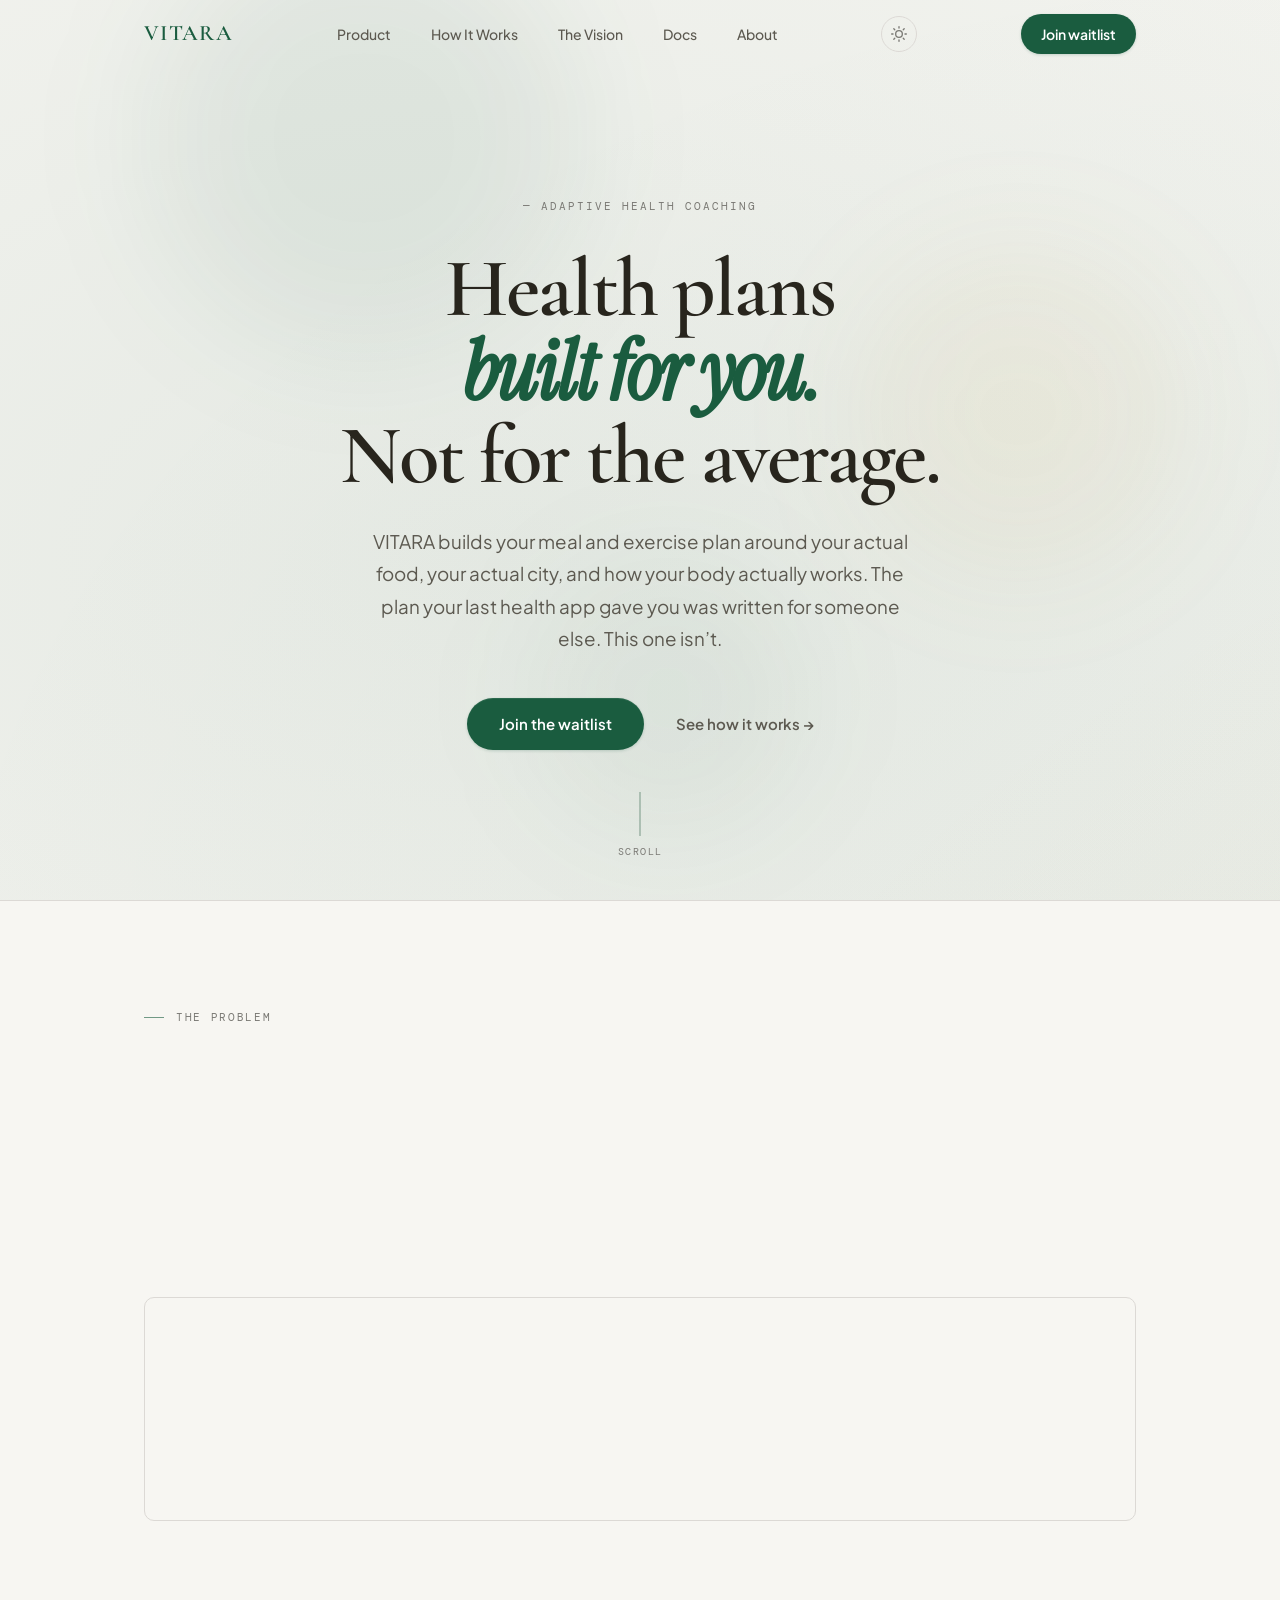
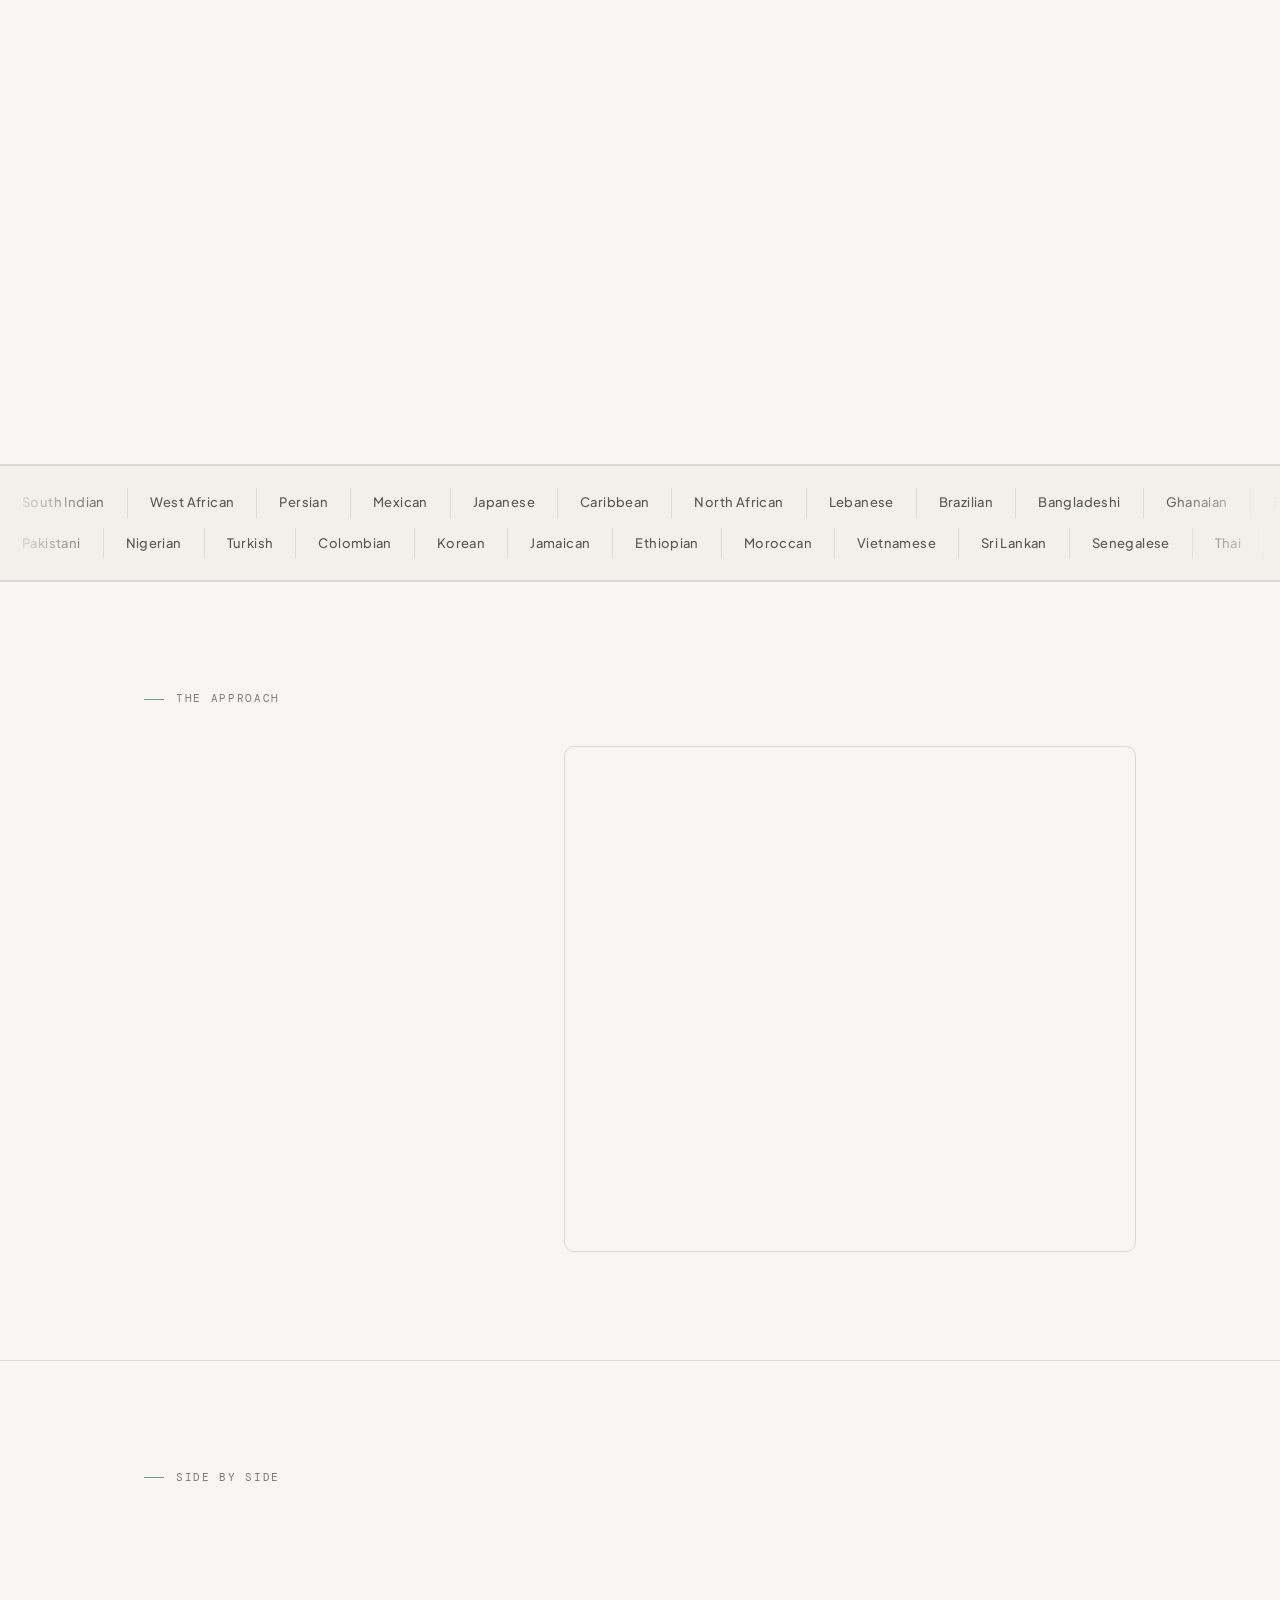
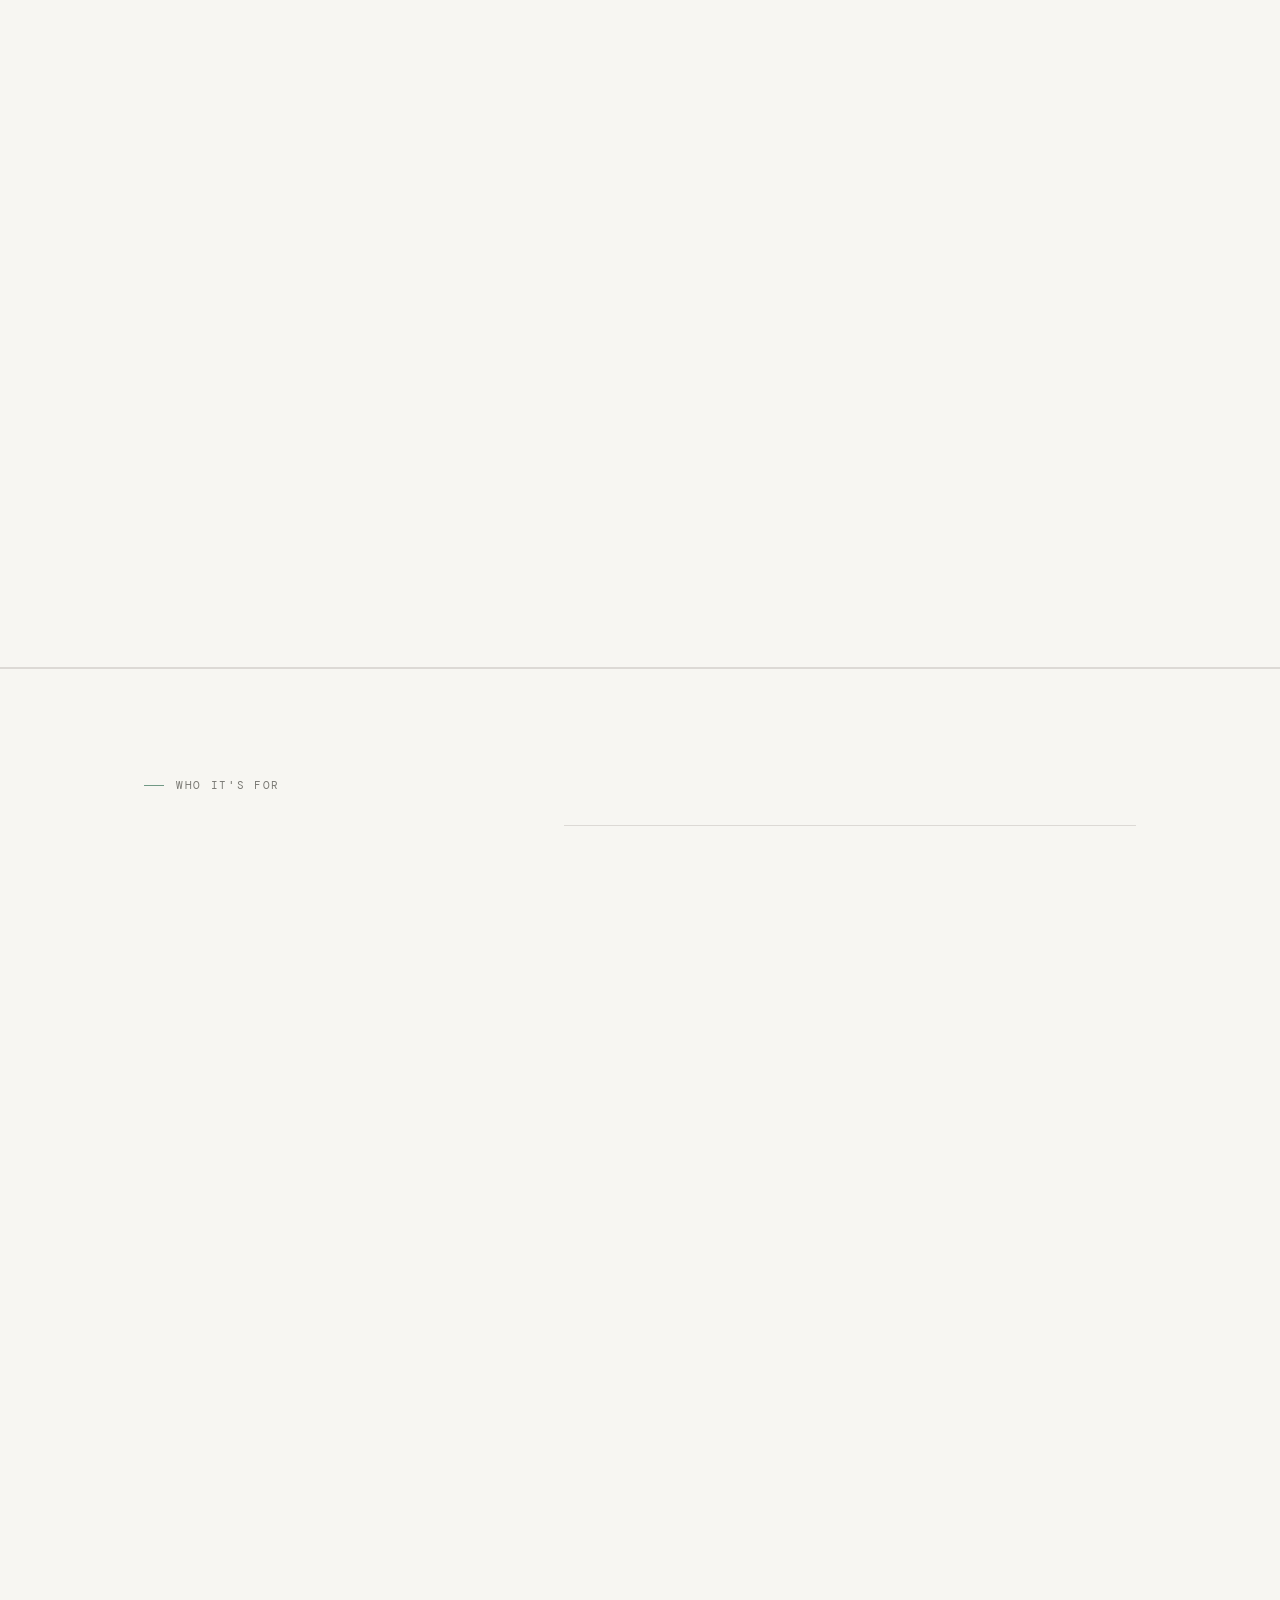
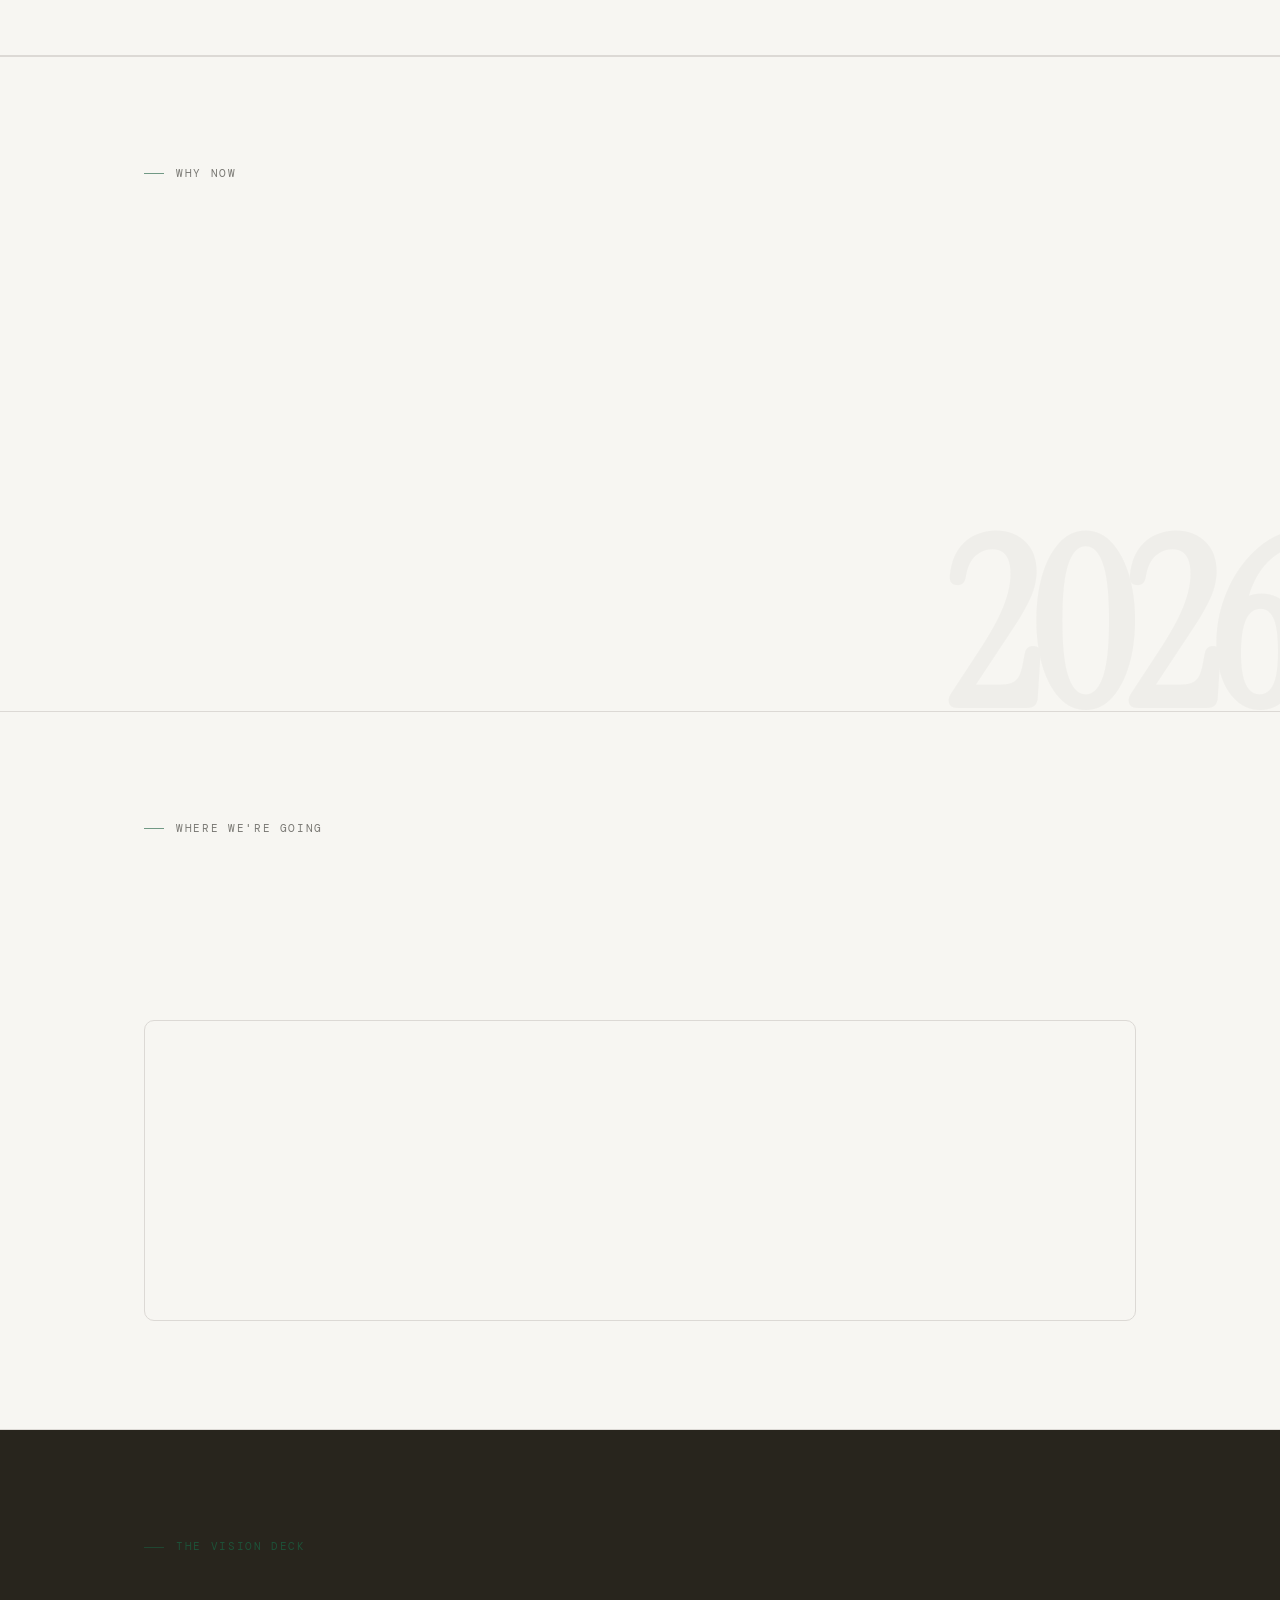
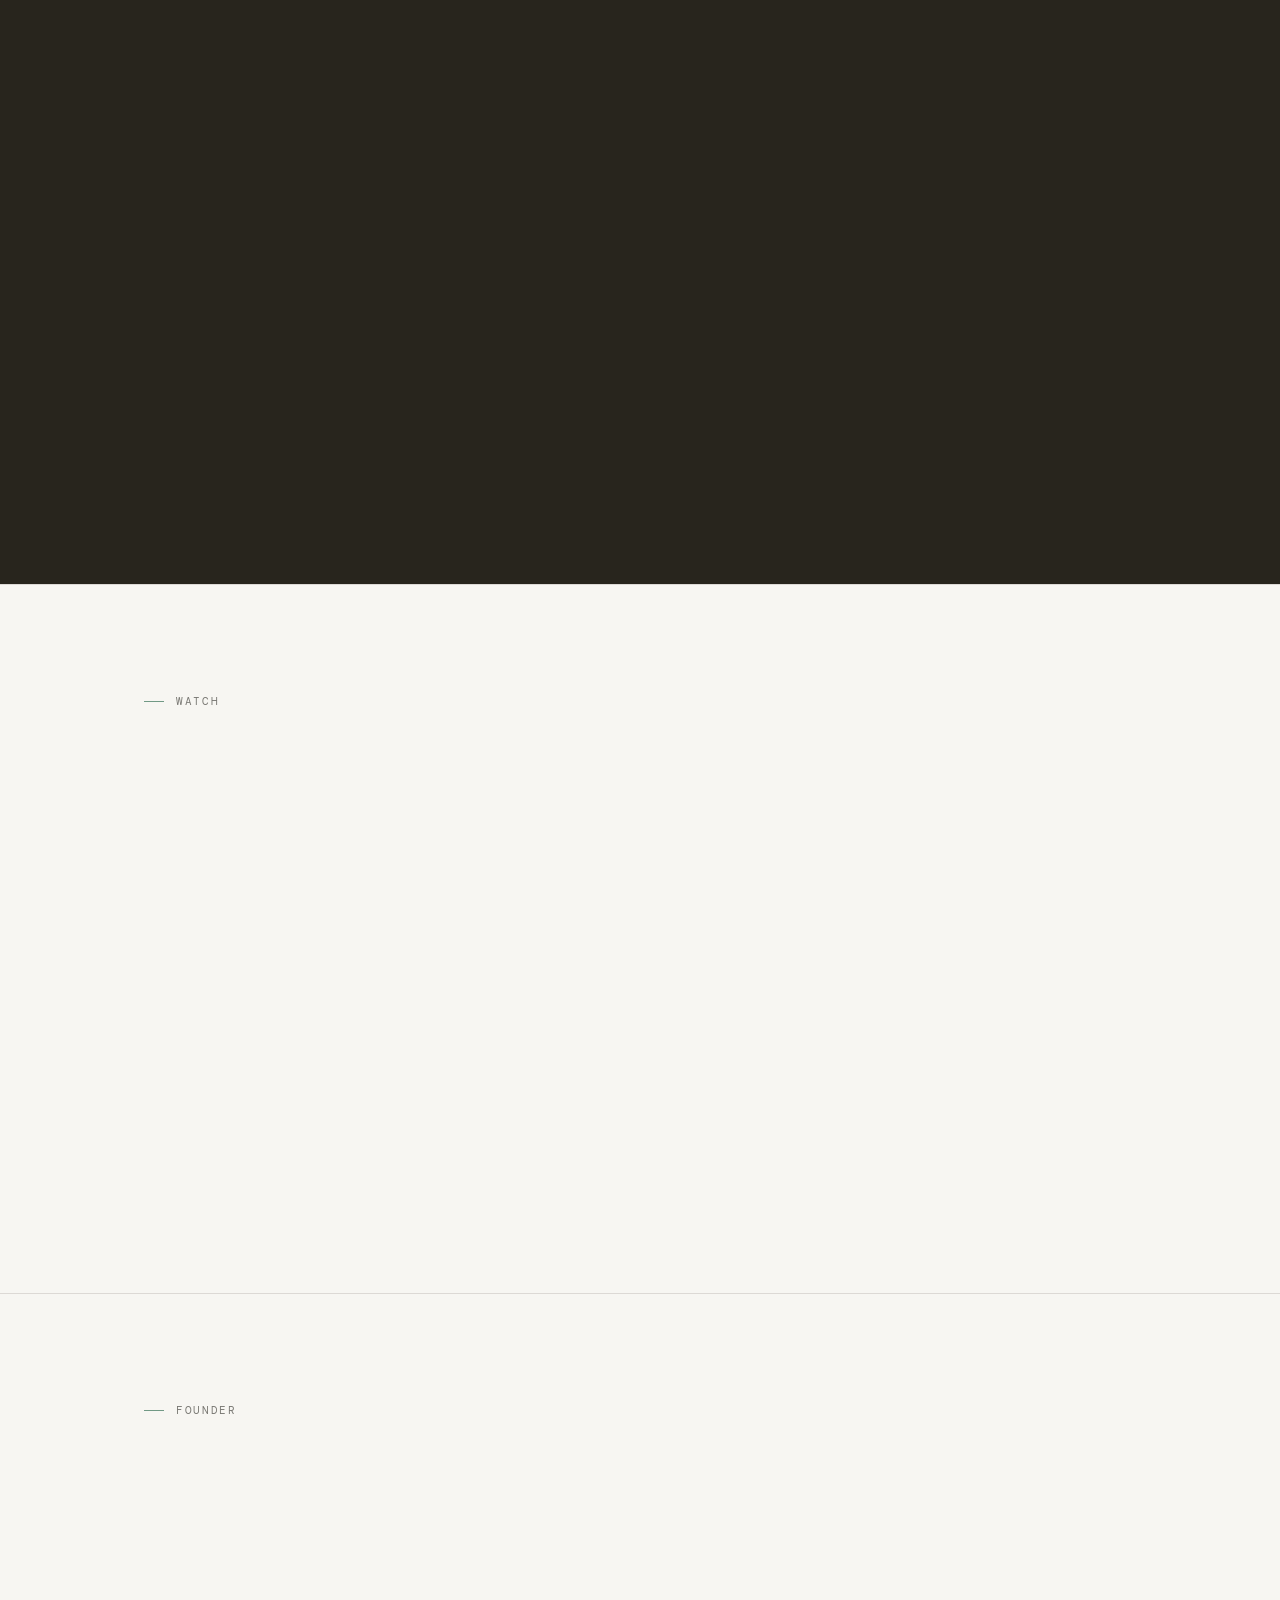
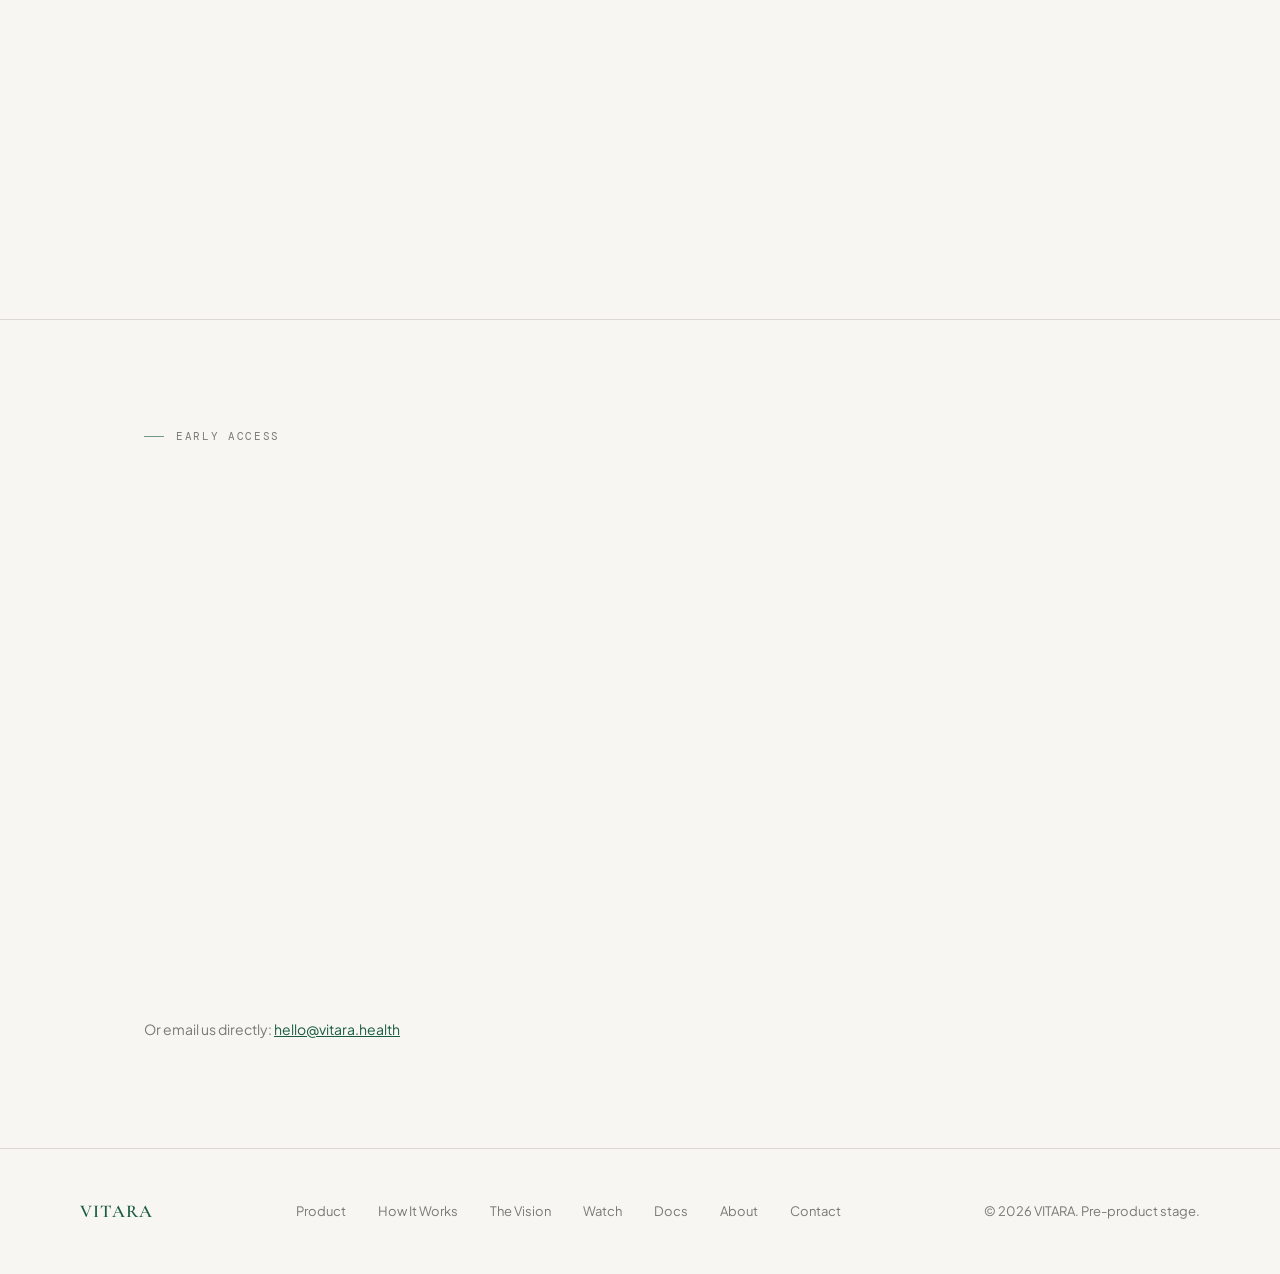
==== commit db58c381: "feat: Tier 2 — editorial timeline, pull quotes, docs sidebar, persona hover, stat counters, dark mod" ====
--- a/index.html
+++ b/index.html
@@ -88,7 +88,6 @@
       <div>
         <p class="section-body reveal">Rahul is 28. Software engineer. Born in India, lives in Washington DC. He wears an Apple Watch. His app tells him he's doing fine. His dad got Type 2 diabetes at 47. His uncle at 52. Rahul knows the risk is there — he just can't get any health app to acknowledge it.</p>
         <p class="section-body reveal" style="margin-top:1.25rem;">The meal plan the app gives him is full of food he doesn't eat. The workout schedule assumes he sleeps at 10 PM and wakes at 6 AM. The nutrition advice was written for someone else.</p>
-        <p class="pullquote reveal" style="margin-top:2rem;">"Rahul is not an edge case. He is the majority of the world's health app users."</p>
       </div>
     </div>
 
@@ -108,6 +107,15 @@
     </div>
   </div>
 </section>
+
+<!-- PULL QUOTE -->
+<blockquote class="pull-quote reveal">
+  <div class="container">
+    <p>"Rahul is not an edge case. He is the majority of the world's health app users."</p>
+  </div>
+</blockquote>
+
+<hr class="section-divider">
 
 <!-- CULTURE STRIP -->
 <div class="culture-strip" aria-hidden="true">
@@ -220,6 +228,8 @@
   </div>
 </section>
 
+<hr class="section-divider">
+
 <!-- WHO IT'S FOR -->
 <section class="section" id="who">
   <div class="container">
@@ -263,8 +273,29 @@
         </div>
       </div>
     </div>
-  </div>
-</section>
+
+    <div class="stats-bar reveal" style="margin-top:3rem;">
+      <div class="stat">
+        <p class="stat-num"><span class="count-up" data-target="3">0</span>M+</p>
+        <p class="stat-label">Target users (South Asian diaspora)</p>
+      </div>
+      <div class="stat">
+        <p class="stat-num"><span class="count-up" data-target="25">0</span></p>
+        <p class="stat-label">Discovery interviews</p>
+      </div>
+      <div class="stat">
+        <p class="stat-num"><span class="count-up" data-target="10">0</span></p>
+        <p class="stat-label">Cohort participants</p>
+      </div>
+      <div class="stat">
+        <p class="stat-num"><span class="count-up" data-target="6">0</span></p>
+        <p class="stat-label">Personalization dimensions</p>
+      </div>
+    </div>
+  </div>
+</section>
+
+<hr class="section-divider">
 
 <!-- WHY NOW -->
 <section class="section" id="why-now">
--- a/assets/css/main.css
+++ b/assets/css/main.css
@@ -490,6 +490,34 @@
   max-width: 640px;
 }
 
+/* ─── PULL QUOTE (full-width editorial) ──────────────── */
+.pull-quote {
+  position: relative;
+  padding: clamp(3rem, 6vw, 5rem) 0;
+  background: var(--cream-2);
+  margin: clamp(2rem, 4vw, 4rem) 0;
+  overflow: hidden;
+}
+.pull-quote::before {
+  content: '';
+  position: absolute;
+  left: 0;
+  top: 0;
+  bottom: 0;
+  width: 3px;
+  background: var(--gold);
+}
+.pull-quote p {
+  font-family: var(--ff-serif);
+  font-style: italic;
+  font-size: clamp(1.75rem, 4vw, 2.75rem);
+  line-height: 1.35;
+  color: var(--green);
+  max-width: 32ch;
+  position: relative;
+  z-index: 1;
+}
+
 /* ─── SECTIONS ────────────────────────────────────── */
 .section {
   padding: 108px 0;
@@ -884,6 +912,36 @@
   font-weight: 600;
   color: var(--ink);
   line-height: 1.2;
+  position: relative;
+  display: inline-block;
+}
+
+@media (hover: hover) {
+  .persona-row {
+    transition: transform 0.35s var(--ease-spring), box-shadow 0.35s var(--ease-spring);
+    border-radius: 4px;
+    position: relative;
+  }
+  .persona-row:hover {
+    transform: translateY(-6px);
+    box-shadow: var(--shadow-md);
+    z-index: 2;
+  }
+  .persona-name::after {
+    content: '';
+    position: absolute;
+    left: 0;
+    bottom: -2px;
+    width: 100%;
+    height: 1.5px;
+    background: var(--green);
+    transform: scaleX(0);
+    transform-origin: left;
+    transition: transform 0.3s var(--ease-spring);
+  }
+  .persona-row:hover .persona-name::after {
+    transform: scaleX(1);
+  }
 }
 .persona-meta {
   font-family: var(--ff-sans);
@@ -928,6 +986,77 @@
   font-size: 0.9375rem;
   line-height: 1.72;
   color: var(--ink-2);
+}
+
+/* ─── ABOUT TIMELINE ──────────────────────────────── */
+.about-timeline {
+  position: relative;
+  margin-top: 2rem;
+  padding-left: 1.75rem;
+}
+.timeline-track {
+  position: absolute;
+  left: 4px;
+  top: 10px;
+  bottom: 10px;
+  width: 1px;
+  background: var(--rule);
+}
+.timeline-item {
+  position: relative;
+  padding: 0 0 2.25rem 1.25rem;
+}
+.timeline-item:last-child { padding-bottom: 0; }
+.tl-dot {
+  position: absolute;
+  left: -1.75rem;
+  top: 3px;
+  width: 10px;
+  height: 10px;
+  background: var(--green);
+  border-radius: 50%;
+  transform: scale(0);
+  transform-origin: center;
+  border: 2px solid var(--cream);
+  box-shadow: 0 0 0 2px var(--green);
+}
+.tl-date {
+  font-family: var(--ff-mono);
+  font-size: 0.6875rem;
+  letter-spacing: 0.1em;
+  text-transform: uppercase;
+  color: var(--ink-3);
+  margin-bottom: 0.3rem;
+  display: block;
+}
+.tl-title {
+  font-family: var(--ff-sans);
+  font-size: 0.9375rem;
+  font-weight: 600;
+  color: var(--ink);
+  margin-bottom: 0.3rem;
+  line-height: 1.4;
+}
+.tl-body {
+  font-size: 0.875rem;
+  line-height: 1.68;
+  color: var(--ink-2);
+}
+.tl-status {
+  display: inline-block;
+  font-family: var(--ff-mono);
+  font-size: 0.625rem;
+  letter-spacing: 0.1em;
+  text-transform: uppercase;
+  padding: 0.2rem 0.6rem;
+  border-radius: 20px;
+  background: var(--green-light);
+  color: var(--green);
+  margin-top: 0.5rem;
+}
+.tl-status--upcoming {
+  background: var(--gold-tint);
+  color: var(--gold);
 }
 
 /* ─── ROADMAP ──────────────────────────────────────── */
@@ -1198,6 +1327,16 @@
   color: var(--green);
   font-weight: 600;
 }
+.docs-sidebar-pill {
+  position: absolute;
+  left: 0;
+  width: 3px;
+  border-radius: 2px;
+  background: var(--green);
+  pointer-events: none;
+  opacity: 0;
+  transform-origin: left;
+}
 
 .docs-content {
   padding: 2rem 0 5rem;
@@ -1504,10 +1643,76 @@
   color: var(--ink-3);
 }
 
+/* ─── SECTION DIVIDER ──────────────────────────────── */
+.section-divider {
+  border: none;
+  height: 1px;
+  background: var(--rule);
+  margin: 0;
+  transform-origin: left;
+  transform: scaleX(0);
+  transition: transform 0.8s cubic-bezier(0.16, 1, 0.3, 1);
+}
+.section-divider.visible { transform: scaleX(1); }
+
+/* ─── DARK MODE QA ADDITIONS ───────────────────────── */
+[data-theme="dark"] .badge-next {
+  background: rgba(59, 77, 168, 0.2);
+  color: #8a9ee5;
+}
+[data-theme="dark"] .badge-warning {
+  background: rgba(146, 64, 14, 0.2);
+  color: #d97706;
+}
+[data-theme="dark"] .badge-future {
+  background: var(--cream-3);
+  color: var(--ink-3);
+  border-color: var(--rule);
+}
+[data-theme="dark"] .callout-info {
+  background: rgba(59, 130, 246, 0.1);
+  border-color: #3B82F6;
+  color: var(--ink-2);
+}
+[data-theme="dark"] .callout-tip {
+  background: var(--green-tint);
+  border-color: var(--green);
+  color: var(--ink-2);
+}
+[data-theme="dark"] .callout-warning {
+  background: rgba(245, 158, 11, 0.1);
+  border-color: #F59E0B;
+  color: var(--ink-2);
+}
+[data-theme="dark"] .callout-important {
+  background: rgba(225, 29, 72, 0.1);
+  border-color: #E11D48;
+  color: var(--ink-2);
+}
+[data-theme="dark"] .stats-bar { background: var(--cream-2); }
+[data-theme="dark"] .toc { background: var(--cream-2); border-color: var(--rule); }
+[data-theme="dark"] .pull-quote { background: var(--cream-3); }
+[data-theme="dark"] .form-input,
+[data-theme="dark"] .form-select {
+  background: var(--cream-2);
+  border-color: var(--rule);
+  color: var(--ink);
+}
+[data-theme="dark"] .culture-strip {
+  background: var(--cream-2);
+}
+[data-theme="dark"] .culture-fade--left {
+  background: linear-gradient(to right, var(--cream-2), transparent);
+}
+[data-theme="dark"] .culture-fade--right {
+  background: linear-gradient(to left, var(--cream-2), transparent);
+}
+
 /* ─── RESPONSIVE ───────────────────────────────────── */
 @media (max-width: 900px) {
   .nav-links, .nav-desktop-cta { display: none; }
   .nav-toggle { display: flex; }
+  .theme-toggle { width: 32px; height: 32px; }
 
   .section-split {
     grid-template-columns: 1fr;
@@ -1535,6 +1740,11 @@
 }
 
 @media (max-width: 768px) {
+  .timeline-track { display: none; }
+  .about-timeline { padding-left: 0; }
+  .tl-dot { display: none; }
+  .timeline-item { padding-left: 0; }
+
   .failures, .roadmap-phases {
     grid-template-columns: 1fr;
   }
@@ -1560,6 +1770,11 @@
 
   .hero-actions { flex-direction: column; align-items: stretch; }
   .hero-actions .btn { text-align: center; }
+  .float-orb--a { width: 260px; height: 260px; top: -4%; left: 5%; }
+  .float-orb--b { width: 180px; height: 180px; }
+  .float-orb--c { display: none; }
+  .hero-inner { padding: 64px var(--pad) 88px; }
+  [data-theme="dark"] .nav-mobile { background: rgba(15,14,12,0.96); }
 
   .footer-inner { flex-direction: column; gap: 1.5rem; }
   .footer-links { flex-wrap: wrap; gap: 1rem; }
@@ -1577,6 +1792,12 @@
   .stats-bar { grid-template-columns: 1fr; }
   .stat { border-right: none; border-bottom: 1px solid var(--rule); }
   .stat:last-child { border-bottom: none; }
+  .float-orb { display: none; }
+  .hero-bg-mesh { opacity: 0.5; }
+  .culture-strip { padding: 1rem 0; }
+  .culture-track span { padding: 0.25rem 1rem; font-size: 0.75rem; }
+  .scroll-indicator { bottom: 1.5rem; }
+  .section-title-lg { font-size: clamp(2rem, 7vw, 2.5rem); }
 }
 
 /* ─── PITCH TEASER ─────────────────────────────────── */
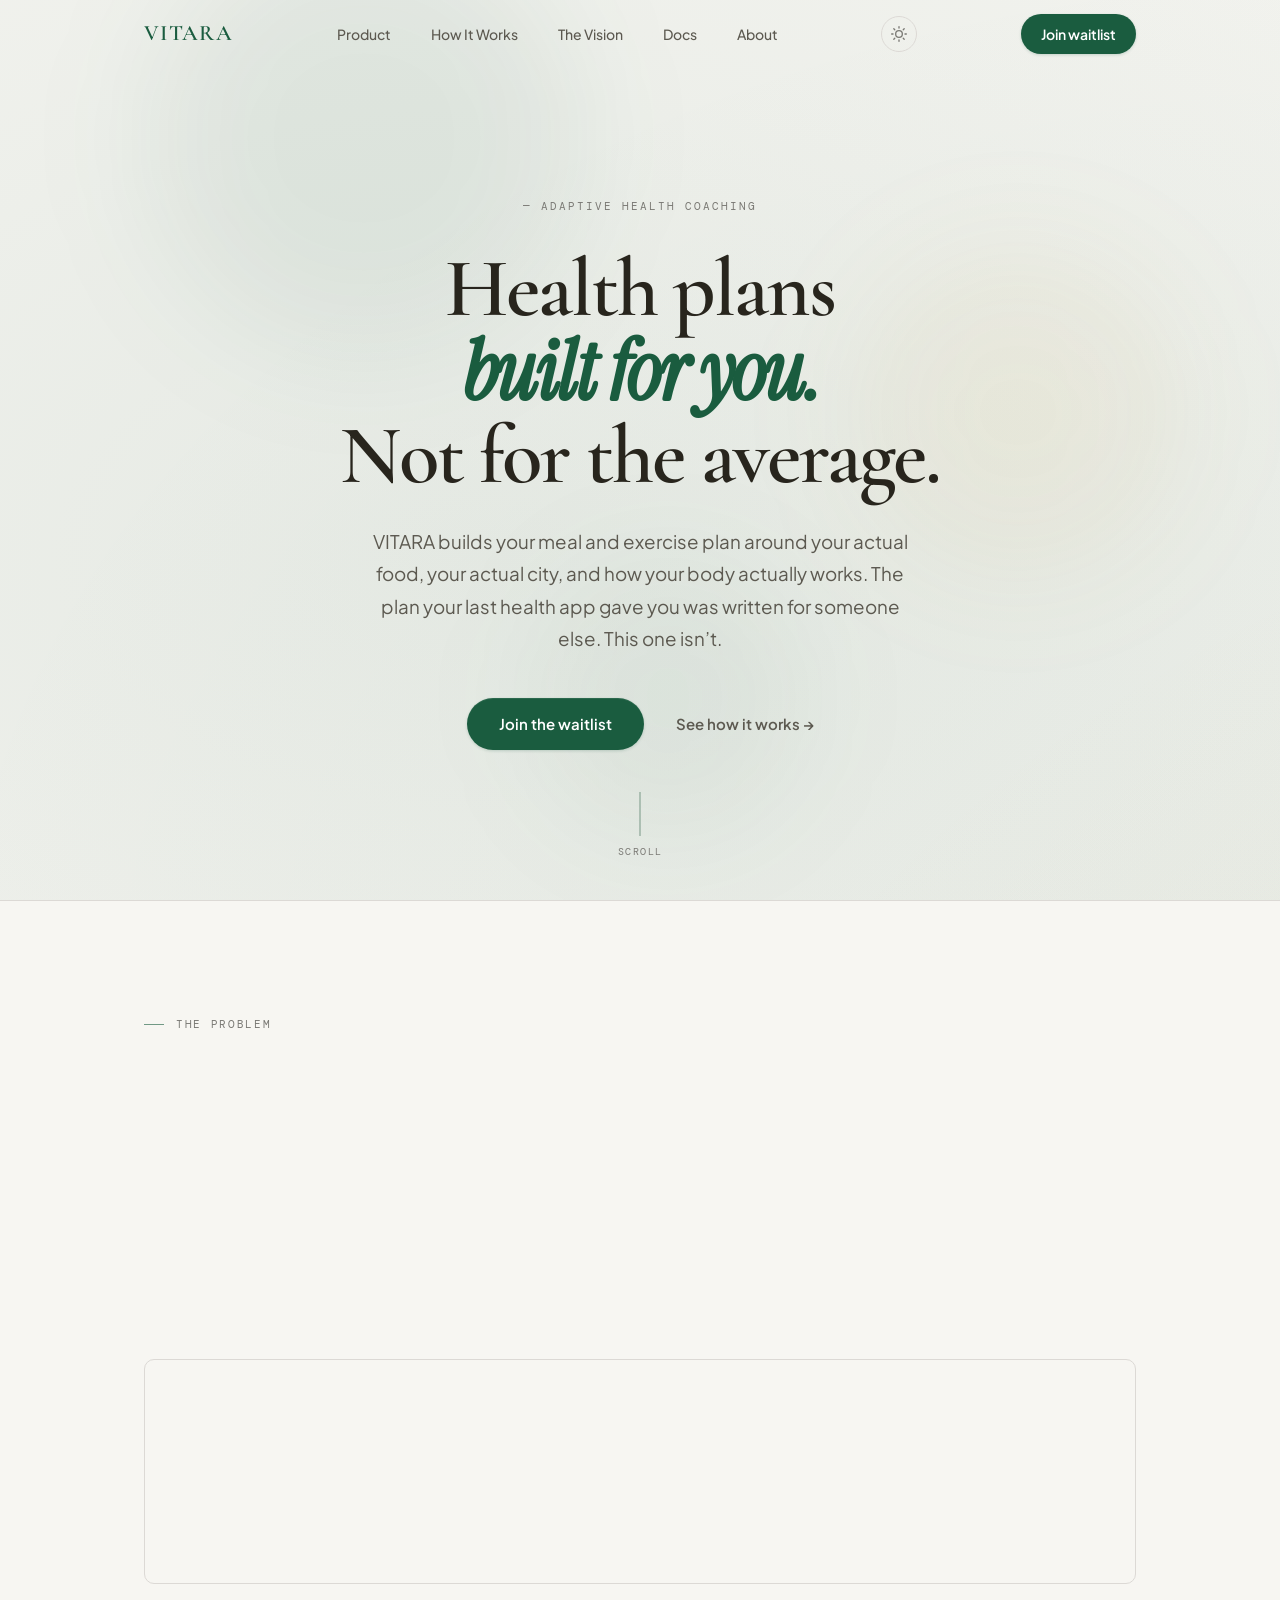
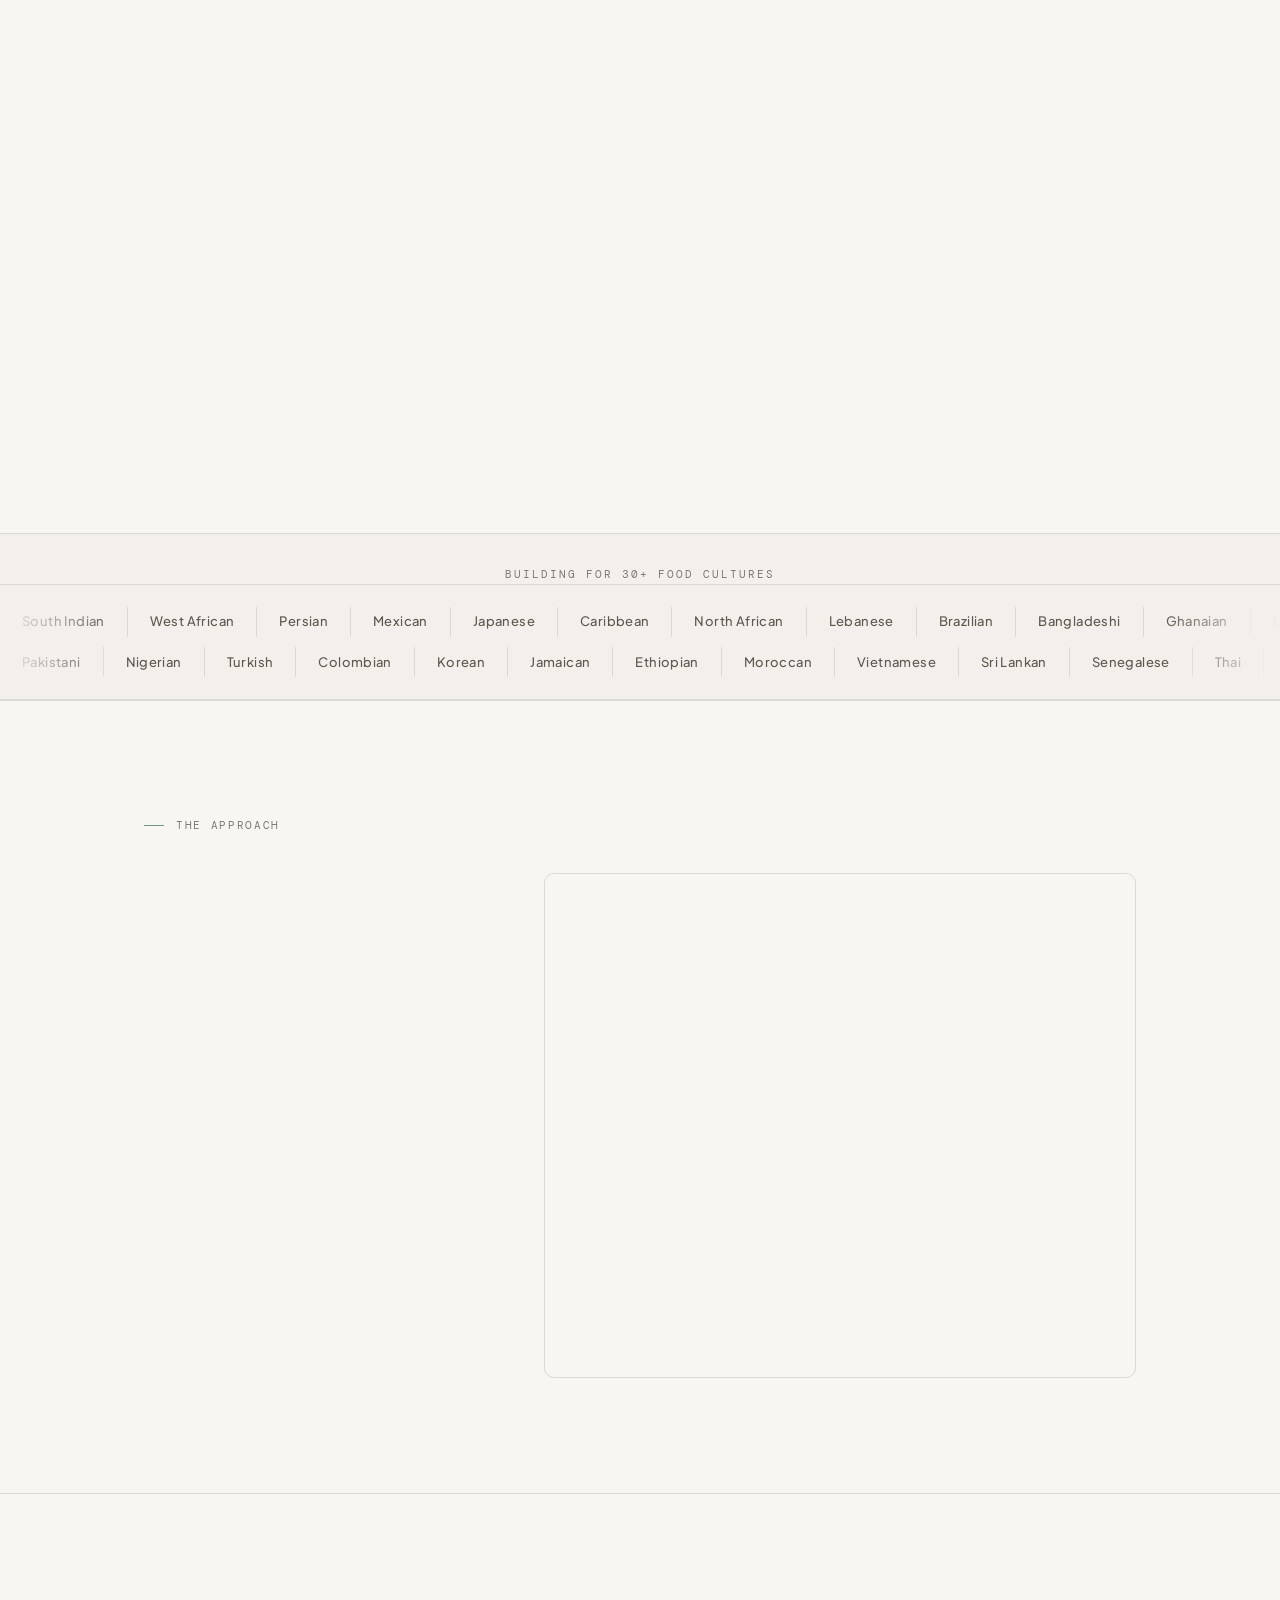
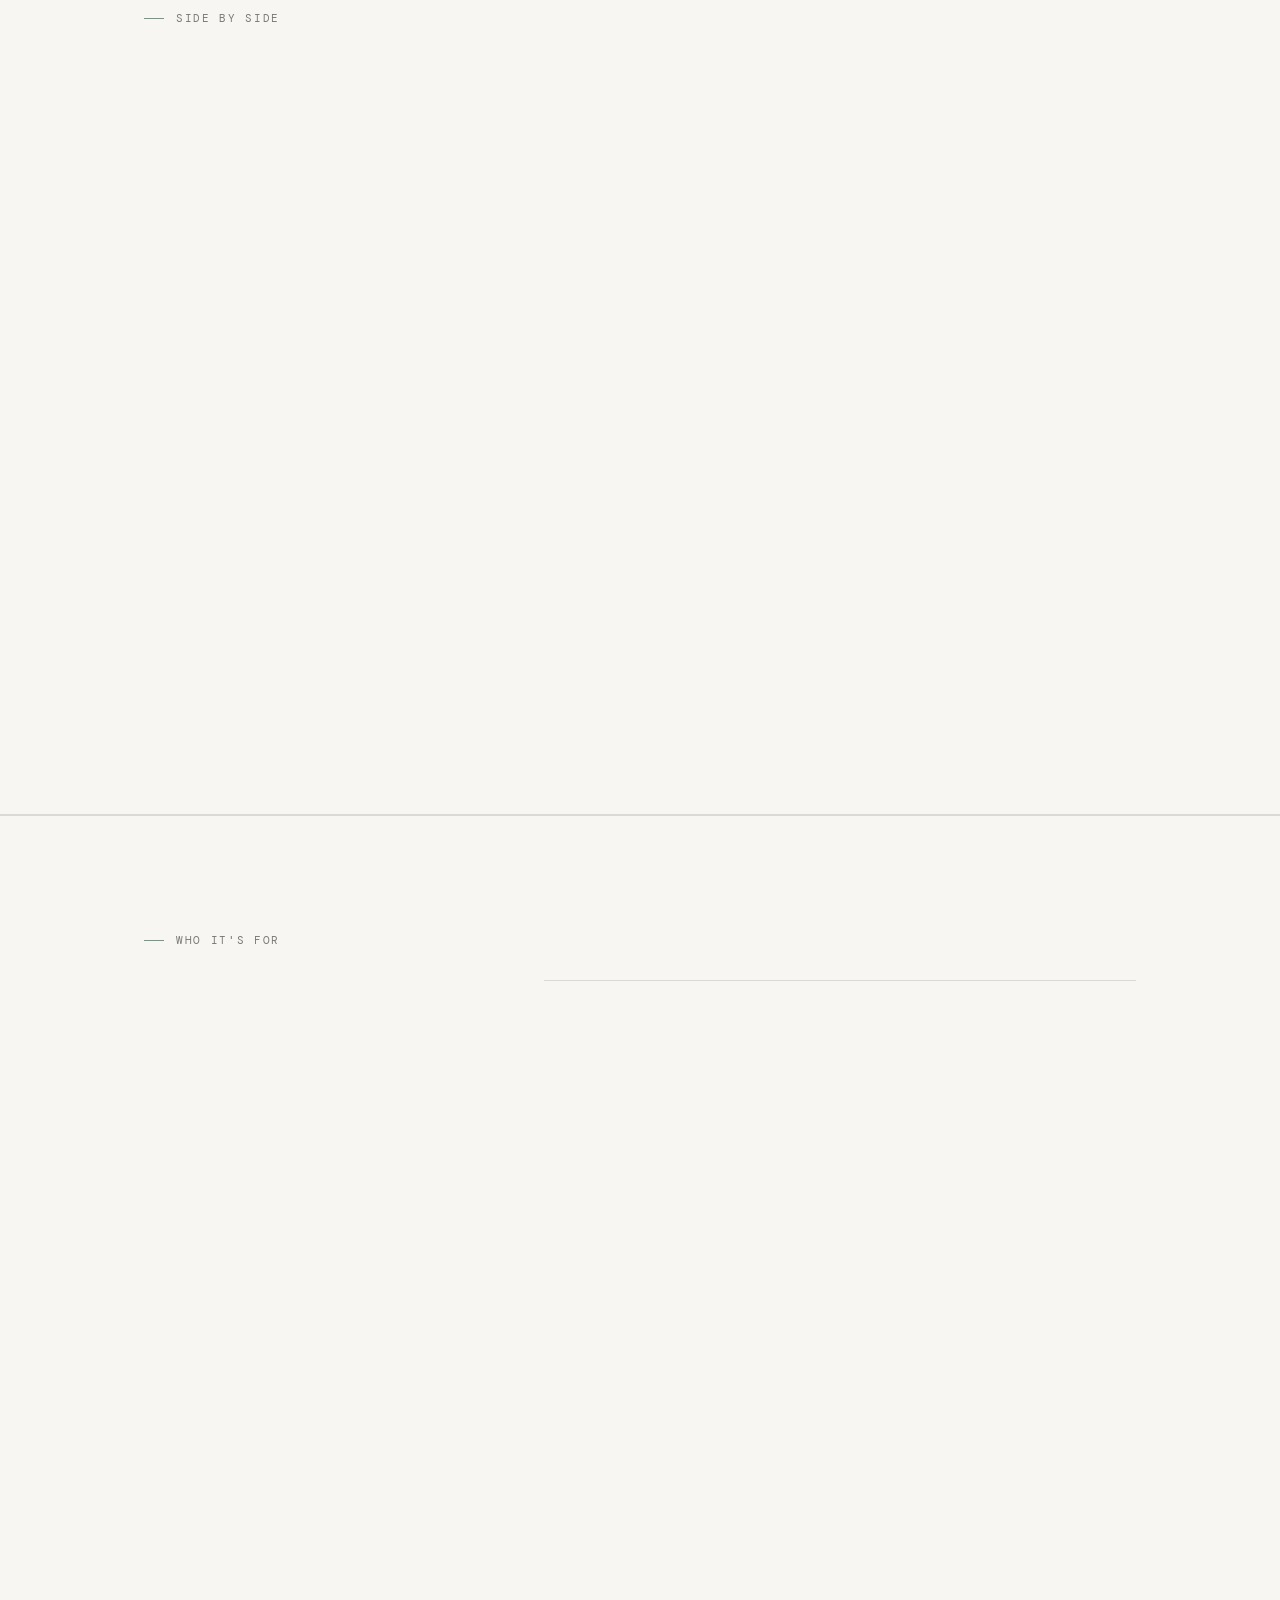
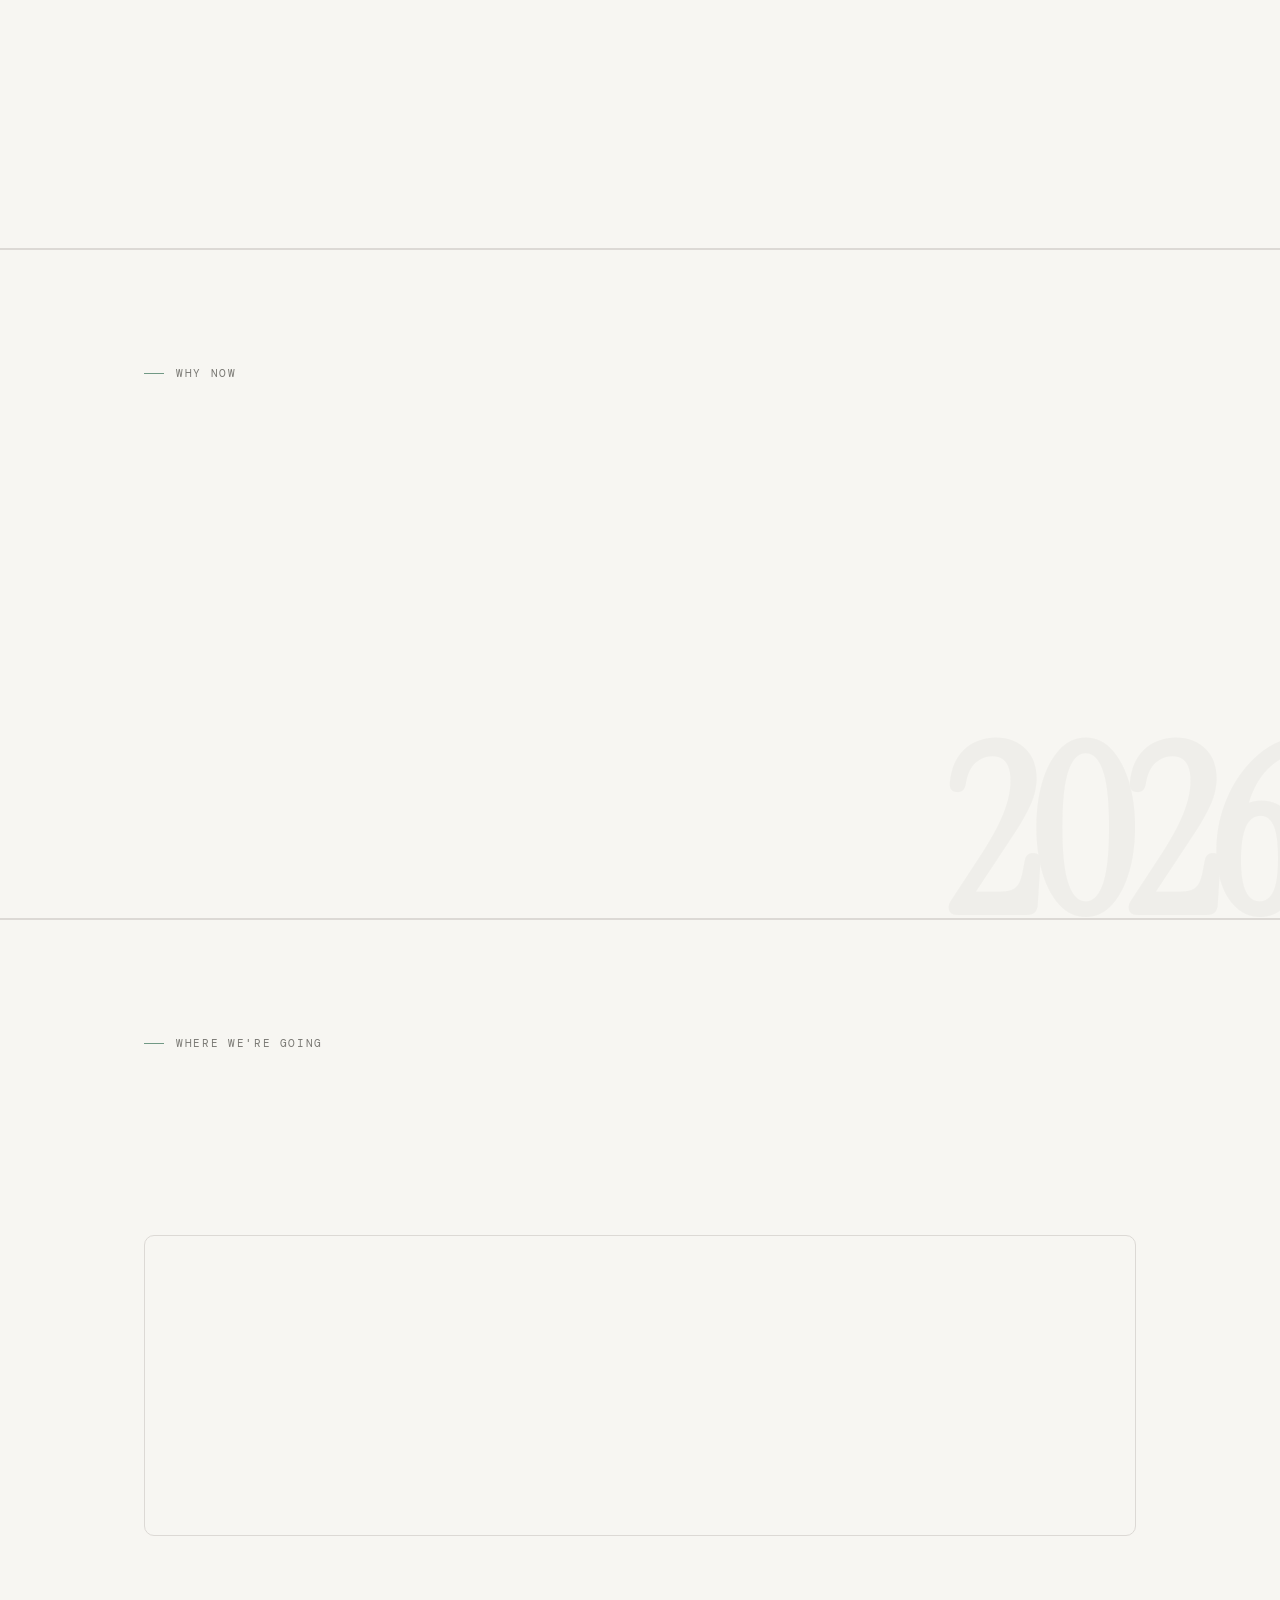
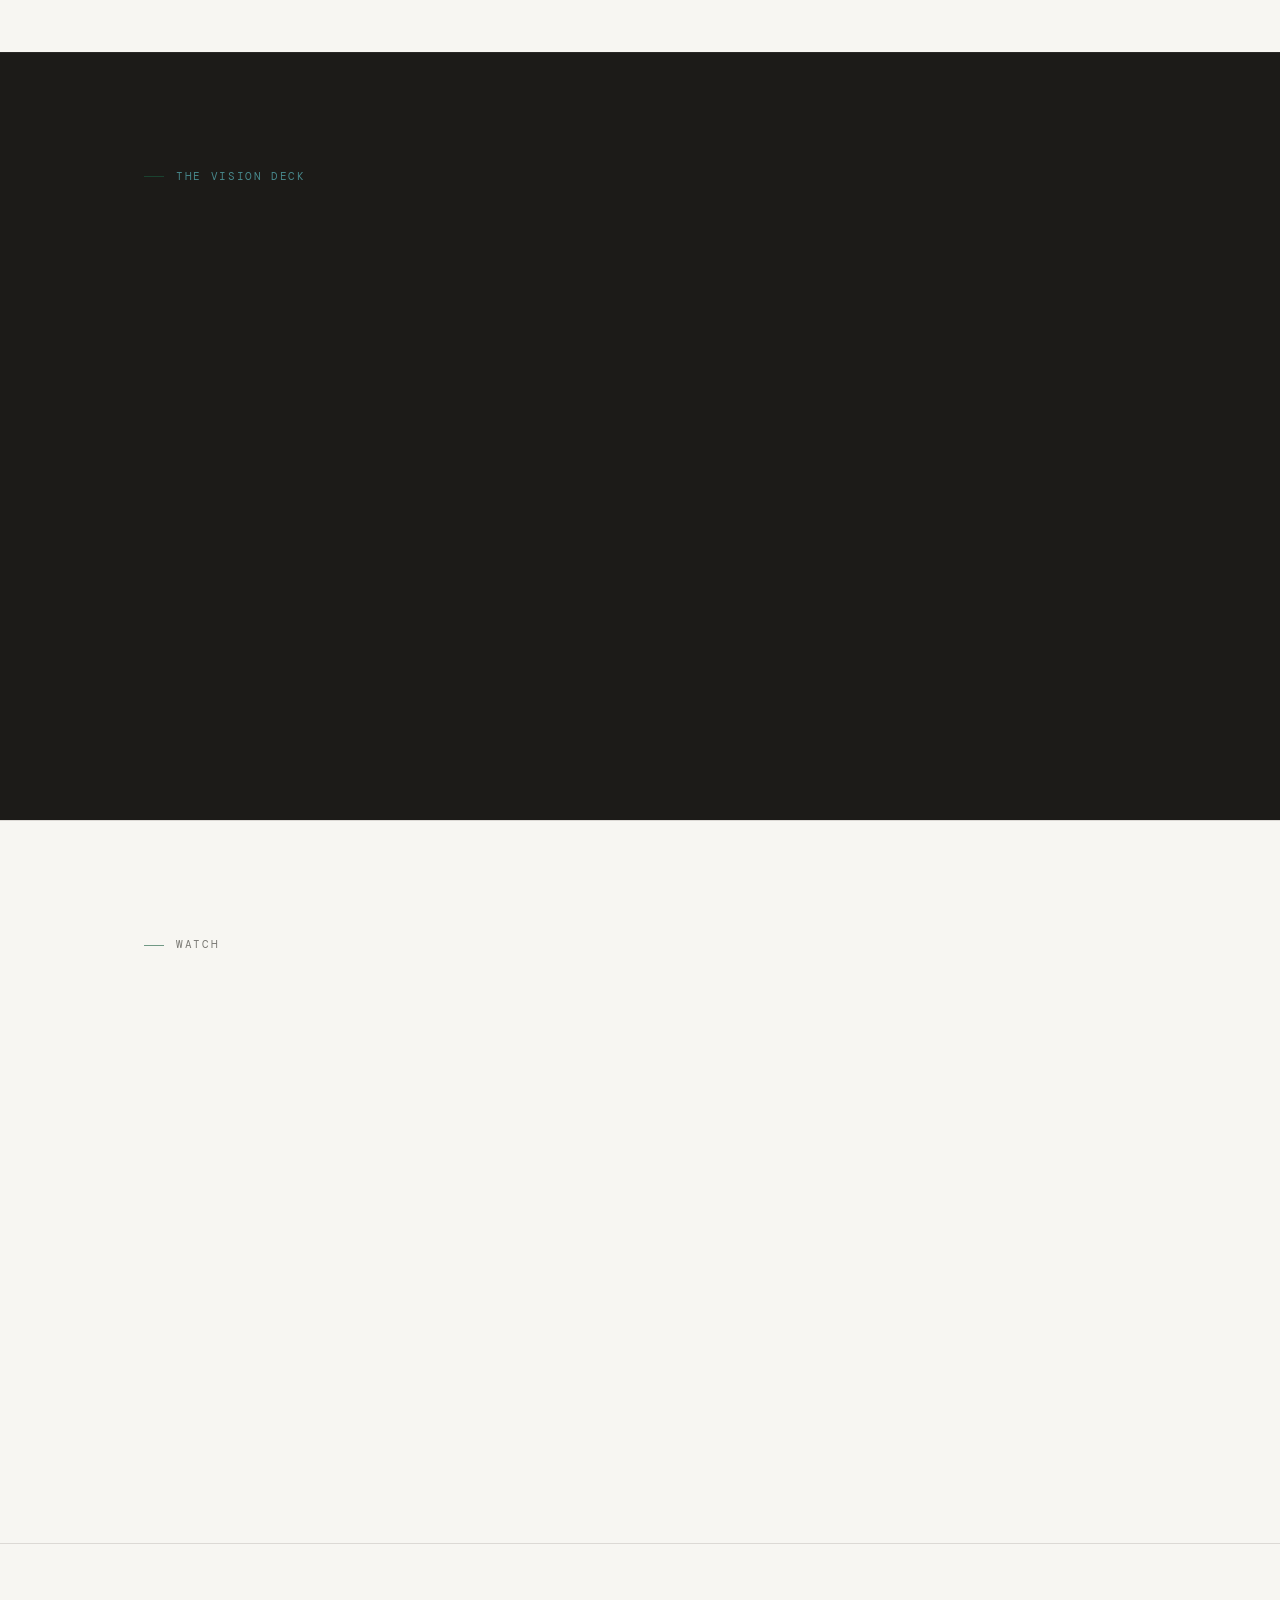
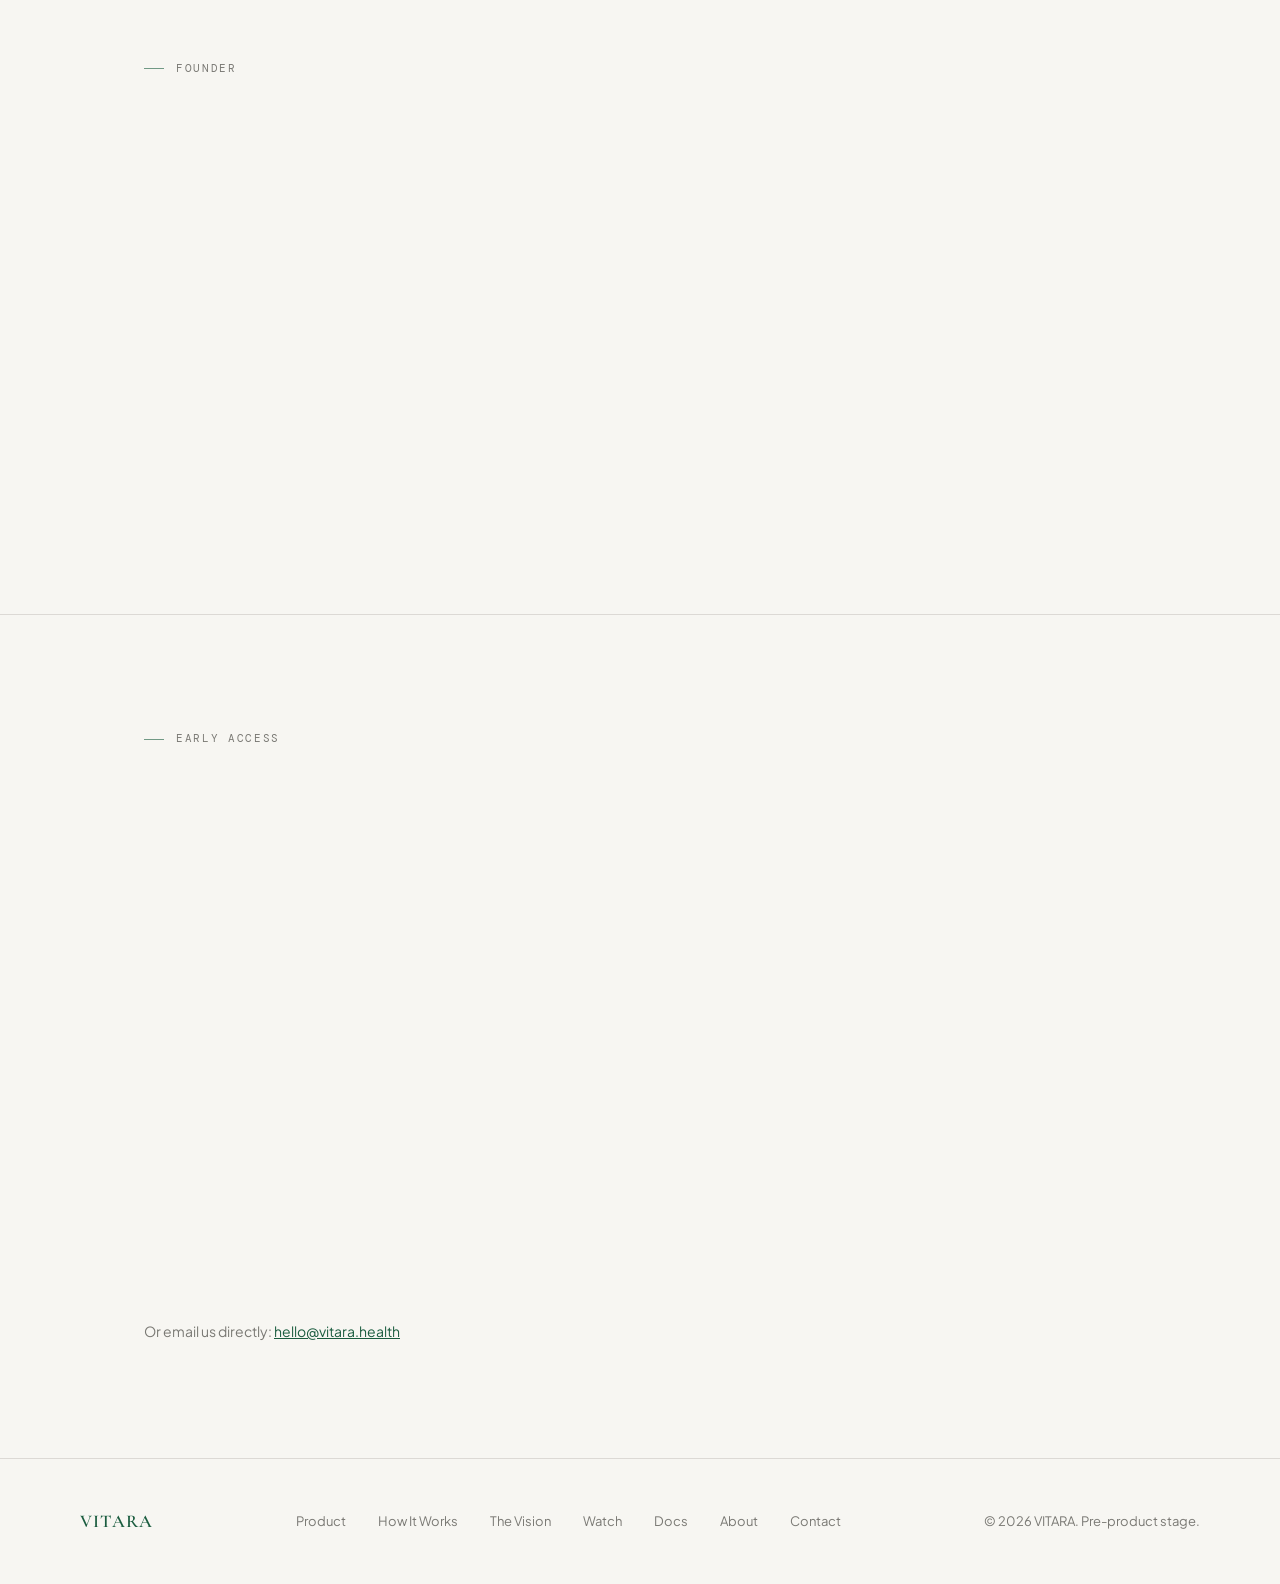
==== commit 4b230a57: "feat: full-site visual QA pass — composition, density, hierarchy, and premium polish Co-Authored-By:" ====
--- a/index.html
+++ b/index.html
@@ -118,6 +118,9 @@
 <hr class="section-divider">
 
 <!-- CULTURE STRIP -->
+<div class="culture-header" aria-hidden="true">
+  <p class="culture-header-line">Building for 30+ food cultures</p>
+</div>
 <div class="culture-strip" aria-hidden="true">
   <div class="culture-fade culture-fade--left"></div>
   <div class="culture-fade culture-fade--right"></div>
@@ -330,6 +333,8 @@
   </div>
 </section>
 
+<hr class="section-divider">
+
 <!-- ROADMAP -->
 <section class="section" id="roadmap">
   <div class="container">
@@ -379,7 +384,7 @@
     <div class="section-split">
       <div>
         <p class="section-label">The Vision Deck</p>
-        <h2 class="section-title-lg reveal" style="color:var(--cream);">Re-architecting health<br><em style="font-style:italic;color:rgba(201,151,58,0.85);">for the global majority.</em></h2>
+        <h2 class="section-title-lg reveal">Re-architecting health<br><em style="font-style:italic;color:rgba(201,151,58,0.85);">for the global majority.</em></h2>
         <p class="section-body reveal" style="margin-top:1.5rem;">14 slides. The full argument for why VITARA exists — the market failure, the three-dimension approach, the adaptive engine, and the go-to-market.</p>
         <span class="pitch-slide-count reveal">14 slides · Vision 2026</span>
         <div style="margin-top:2rem;" class="reveal">
--- a/assets/css/main.css
+++ b/assets/css/main.css
@@ -520,16 +520,31 @@
 
 /* ─── SECTIONS ────────────────────────────────────── */
 .section {
-  padding: 108px 0;
+  padding: clamp(72px, 9vw, 120px) 0;
   border-top: 1px solid var(--rule);
+}
+.section--sm {
+  padding: clamp(56px, 6vw, 80px) 0;
+}
+.section--xs {
+  padding: clamp(48px, 5vw, 64px) 0;
+}
+.section--lg {
+  padding: clamp(96px, 12vw, 160px) 0;
 }
 .section-split {
   display: grid;
-  grid-template-columns: 340px 1fr;
+  grid-template-columns: 320px 1fr;
   gap: 5rem;
   align-items: start;
 }
 .section-split-center { align-items: center; }
+.section-lead {
+  font-size: clamp(1.0625rem, 1.6vw, 1.25rem);
+  line-height: 1.7;
+  color: var(--ink-2);
+  max-width: 660px;
+}
 
 /* ─── HERO ────────────────────────────────────────── */
 #hero {
@@ -738,34 +753,45 @@
 
 /* ─── PAGE HERO (inner pages) ─────────────────────── */
 .page-hero {
-  padding: calc(var(--nav-h) + 64px) var(--pad) 72px;
+  padding: calc(var(--nav-h) + 72px) var(--pad) 88px;
   max-width: var(--max);
   margin: 0 auto;
   border-bottom: 1px solid var(--rule);
 }
 .page-hero-label {
-  font-size: 0.75rem;
+  font-family: var(--ff-mono);
+  font-size: 0.6875rem;
   font-weight: 500;
-  letter-spacing: 0.12em;
+  letter-spacing: 0.18em;
   text-transform: uppercase;
   color: var(--green);
-  margin-bottom: 1rem;
+  margin-bottom: 1.25rem;
+  display: flex;
+  align-items: center;
+  gap: 0.75rem;
+}
+.page-hero-label::before {
+  content: '';
+  display: inline-block;
+  width: 24px;
+  height: 1px;
+  background: var(--green);
 }
 .page-hero-title {
   font-family: var(--ff-serif);
-  font-size: clamp(2.5rem, 5vw, 4.5rem);
-  font-weight: 600;
-  line-height: 1.04;
-  letter-spacing: -0.025em;
+  font-size: clamp(3rem, 7vw, 6rem);
+  font-weight: 600;
+  line-height: 1.0;
+  letter-spacing: -0.03em;
   color: var(--ink);
-  margin-bottom: 1.25rem;
-  max-width: 12ch;
+  margin-bottom: 1.5rem;
+  max-width: 14ch;
 }
 .page-hero-sub {
-  font-size: 1.0625rem;
-  line-height: 1.72;
-  color: var(--ink-2);
-  max-width: 560px;
+  font-size: clamp(1rem, 1.5vw, 1.125rem);
+  line-height: 1.75;
+  color: var(--ink-2);
+  max-width: 520px;
 }
 
 /* ─── FAILURE CARDS ───────────────────────────────── */
@@ -1158,16 +1184,17 @@
   background: var(--white);
   border: 1px solid var(--rule);
   border-radius: 10px;
-  padding: 1.75rem;
-  transition: box-shadow 0.2s, transform 0.2s;
+  padding: 2rem 1.875rem;
+  transition: box-shadow 0.25s var(--ease-spring), transform 0.25s var(--ease-spring), border-color 0.2s;
 }
 .feature-card:hover {
-  box-shadow: 0 4px 20px rgba(0,0,0,0.07);
-  transform: translateY(-2px);
+  box-shadow: var(--shadow-lg);
+  transform: translateY(-5px);
+  border-color: var(--green-light);
 }
 .feature-card-icon {
-  width: 40px;
-  height: 40px;
+  width: 44px;
+  height: 44px;
   background: var(--green-tint);
   border-radius: 8px;
   display: flex;
@@ -1516,7 +1543,7 @@
 /* ─── DOCS HUB CARDS ───────────────────────────────── */
 .doc-cards {
   display: grid;
-  grid-template-columns: repeat(auto-fit, minmax(300px, 1fr));
+  grid-template-columns: repeat(2, 1fr);
   gap: 1.5rem;
   margin-top: 3rem;
 }
@@ -1525,47 +1552,78 @@
   flex-direction: column;
   background: var(--white);
   border: 1px solid var(--rule);
-  border-radius: 10px;
-  padding: 2rem;
+  border-radius: 12px;
+  padding: 2.25rem 2rem;
   text-decoration: none;
   color: inherit;
-  transition: box-shadow 0.2s, transform 0.2s;
+  transition: box-shadow 0.25s var(--ease-spring), transform 0.25s var(--ease-spring), border-color 0.2s;
+  position: relative;
+  overflow: hidden;
+}
+.doc-card::before {
+  content: '';
+  position: absolute;
+  top: 0;
+  left: 0;
+  right: 0;
+  height: 3px;
+  background: var(--green);
+  transform: scaleX(0);
+  transform-origin: left;
+  transition: transform 0.3s var(--ease-spring);
 }
 .doc-card:hover {
-  box-shadow: 0 4px 20px rgba(0,0,0,0.07);
-  transform: translateY(-2px);
-}
+  box-shadow: var(--shadow-lg);
+  transform: translateY(-5px);
+  border-color: var(--green-light);
+}
+.doc-card:hover::before { transform: scaleX(1); }
 .doc-card-icon {
-  width: 44px;
-  height: 44px;
+  width: 48px;
+  height: 48px;
   background: var(--green-tint);
   border-radius: 10px;
   display: flex;
   align-items: center;
   justify-content: center;
-  margin-bottom: 1.25rem;
+  margin-bottom: 1.5rem;
 }
 .doc-card-title {
   font-family: var(--ff-serif);
-  font-size: 1.25rem;
+  font-size: 1.375rem;
   font-weight: 600;
   color: var(--ink);
-  margin-bottom: 0.5rem;
+  margin-bottom: 0.625rem;
   line-height: 1.2;
 }
 .doc-card-desc {
-  font-size: 0.9rem;
-  line-height: 1.6;
+  font-size: 0.9375rem;
+  line-height: 1.65;
   color: var(--ink-2);
   flex: 1;
-  margin-bottom: 1.25rem;
+  margin-bottom: 1.5rem;
 }
 .doc-card-meta {
-  font-size: 0.75rem;
-  font-weight: 500;
-  letter-spacing: 0.06em;
+  font-family: var(--ff-mono);
+  font-size: 0.6875rem;
+  font-weight: 400;
+  letter-spacing: 0.1em;
   text-transform: uppercase;
   color: var(--green);
+}
+
+/* ─── CULTURE STRIP HEADER ──────────────────────────── */
+.culture-header {
+  text-align: center;
+  padding: 2rem var(--pad) 0;
+  background: var(--cream-2);
+}
+.culture-header-line {
+  font-family: var(--ff-mono);
+  font-size: 0.6875rem;
+  letter-spacing: 0.18em;
+  text-transform: uppercase;
+  color: var(--ink-3);
 }
 
 /* ─── CARD + CARD-GRID (used in docs pages) ─────────── */
@@ -1744,6 +1802,8 @@
   .about-timeline { padding-left: 0; }
   .tl-dot { display: none; }
   .timeline-item { padding-left: 0; }
+
+  .doc-cards { grid-template-columns: 1fr; }
 
   .failures, .roadmap-phases {
     grid-template-columns: 1fr;
@@ -1798,19 +1858,26 @@
   .culture-track span { padding: 0.25rem 1rem; font-size: 0.75rem; }
   .scroll-indicator { bottom: 1.5rem; }
   .section-title-lg { font-size: clamp(2rem, 7vw, 2.5rem); }
+  .page-hero-title { font-size: clamp(2.25rem, 8vw, 3.5rem); }
+  .section--sm { padding: 48px 0; }
 }
 
 /* ─── PITCH TEASER ─────────────────────────────────── */
 .section-ink {
-  background: var(--ink);
-  color: var(--cream);
-}
-.section-ink .section-label { color: rgba(26,92,63,0.8); }
-.section-ink .section-title-lg { color: var(--cream); }
-.section-ink .section-body { color: rgba(248,247,243,0.62); }
+  background: #1c1b18;
+  color: #f7f6f2;
+  border-top-color: #2a2926;
+}
+.section-ink .section-label { color: rgba(79,154,159,0.85); }
+.section-ink .section-title-lg { color: #f7f6f2; }
+.section-ink .section-body { color: rgba(232,229,223,0.65); }
 .section-ink .pullquote {
-  color: rgba(248,247,243,0.45);
-  border-left-color: rgba(26,92,63,0.5);
+  color: rgba(232,229,223,0.45);
+  border-left-color: rgba(79,154,159,0.4);
+}
+[data-theme="dark"] .section-ink {
+  background: #0a0908;
+  border-top-color: #1a1917;
 }
 .section-ink .btn-ghost {
   color: var(--cream);
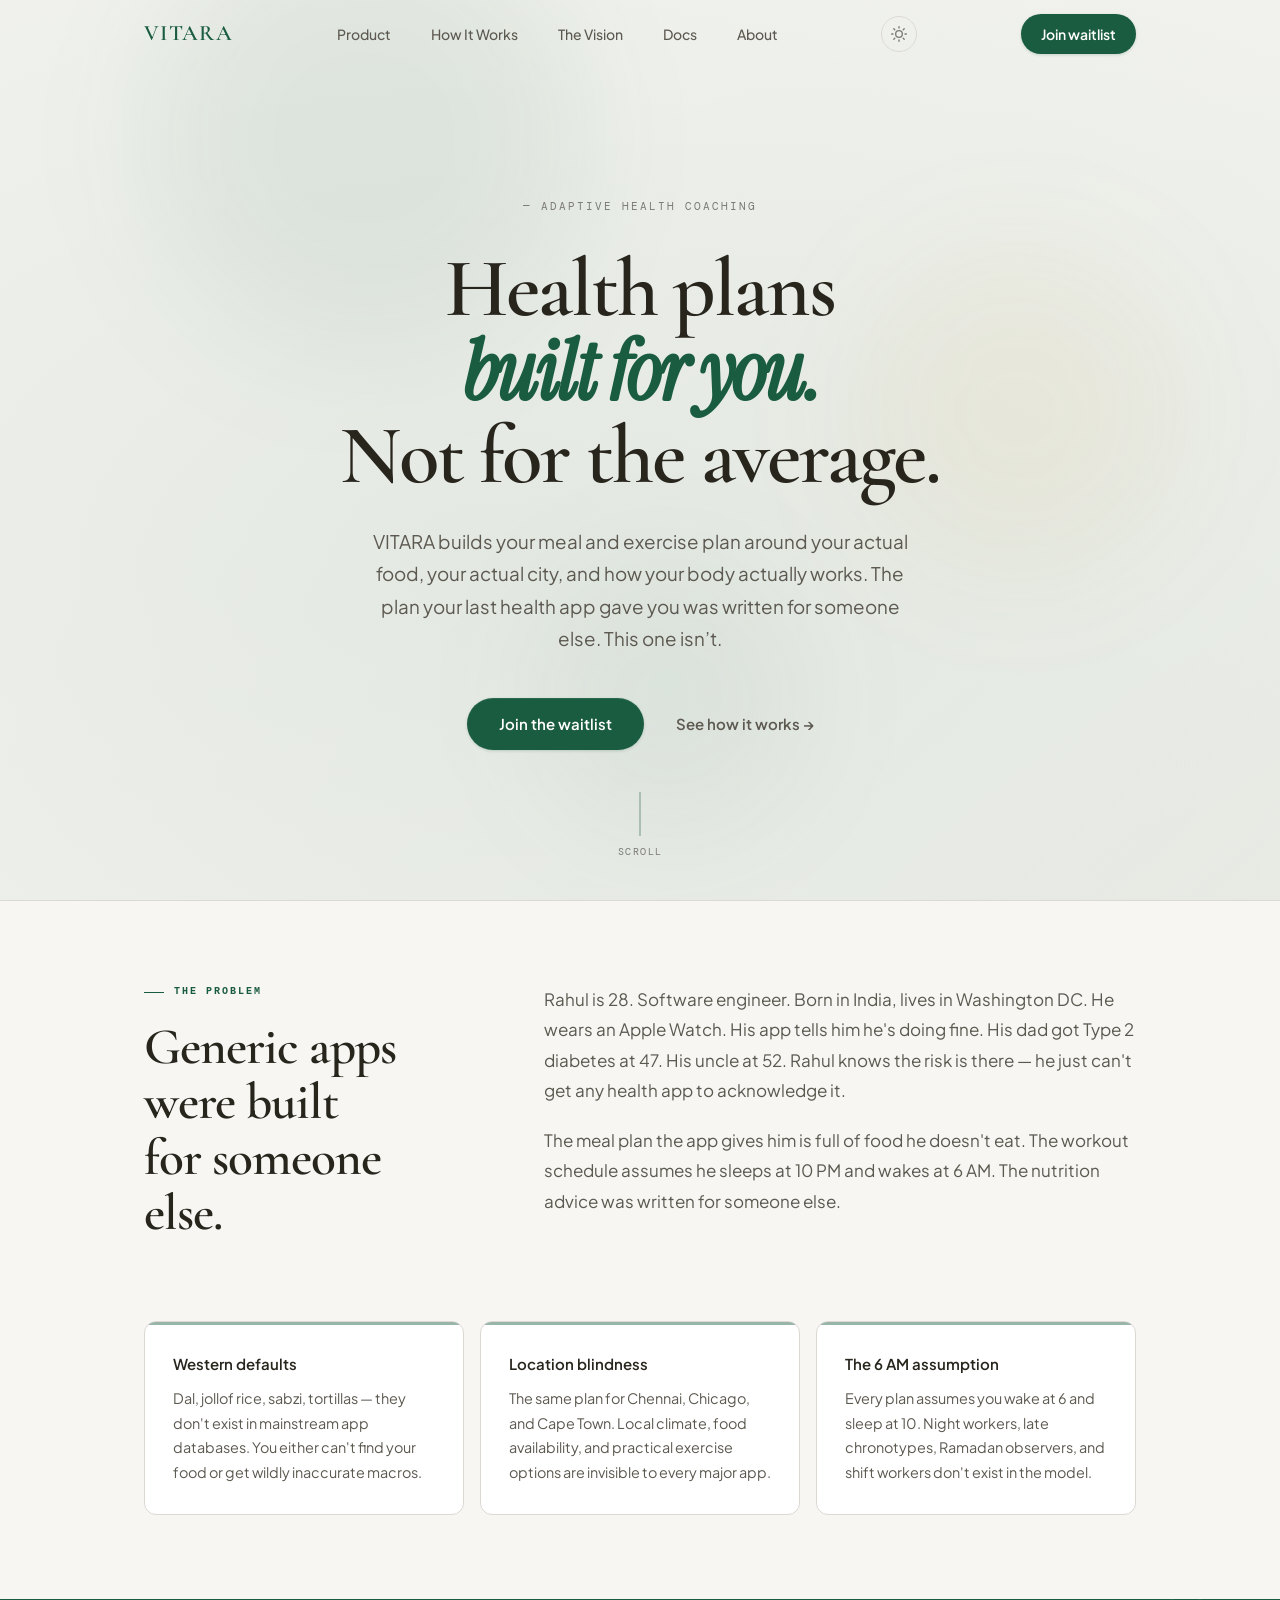
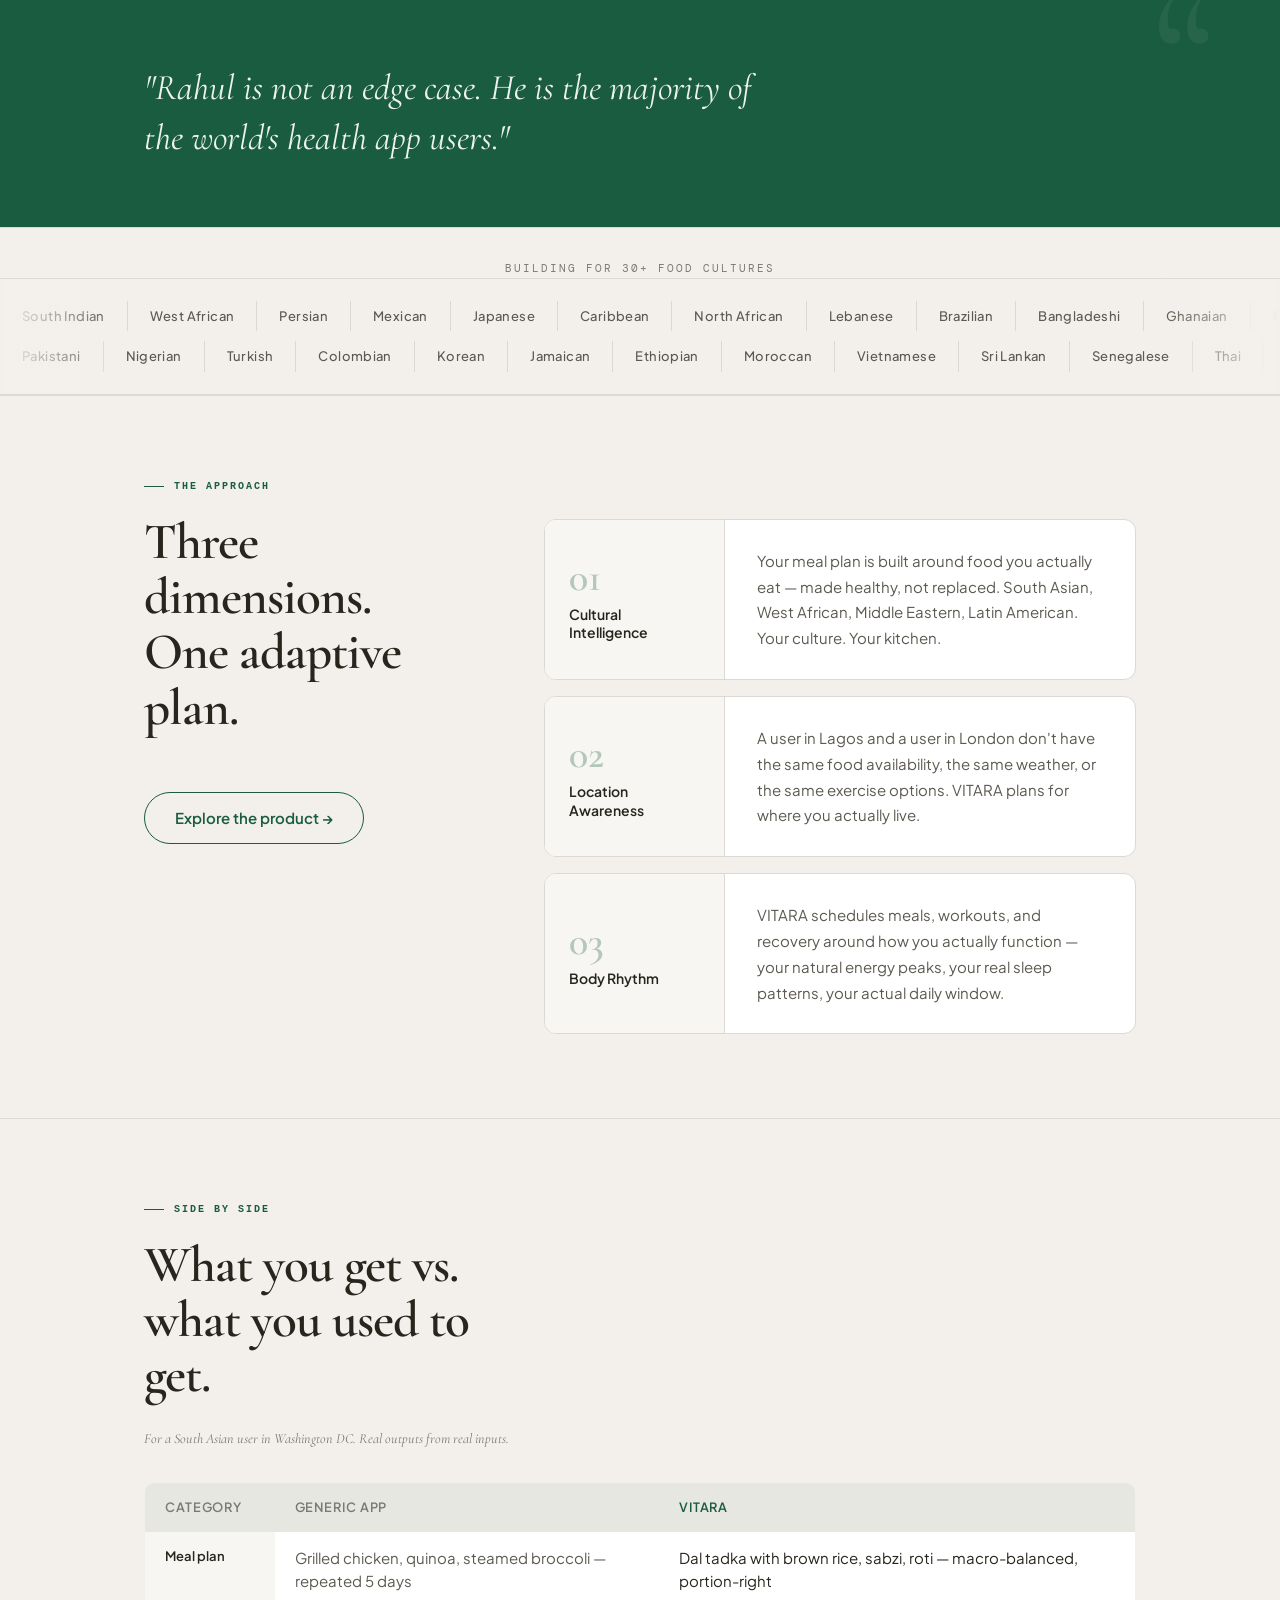
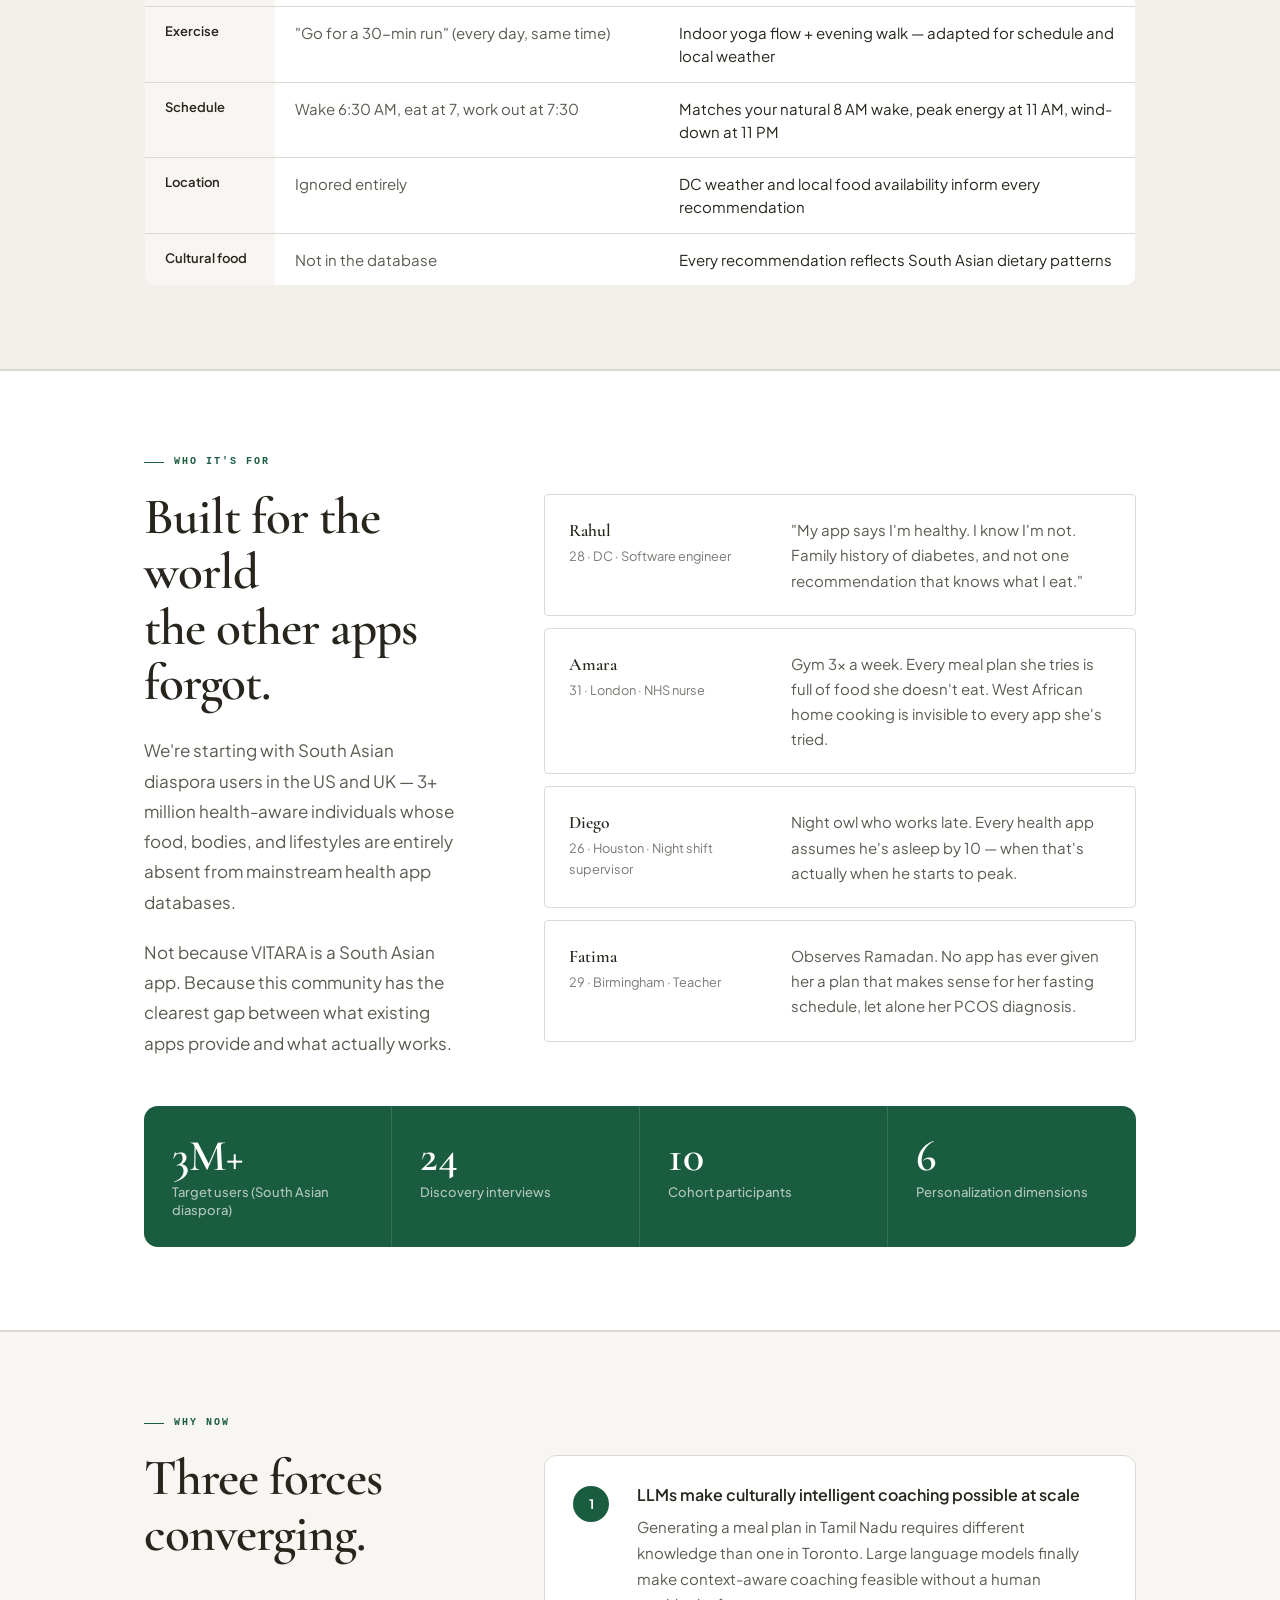
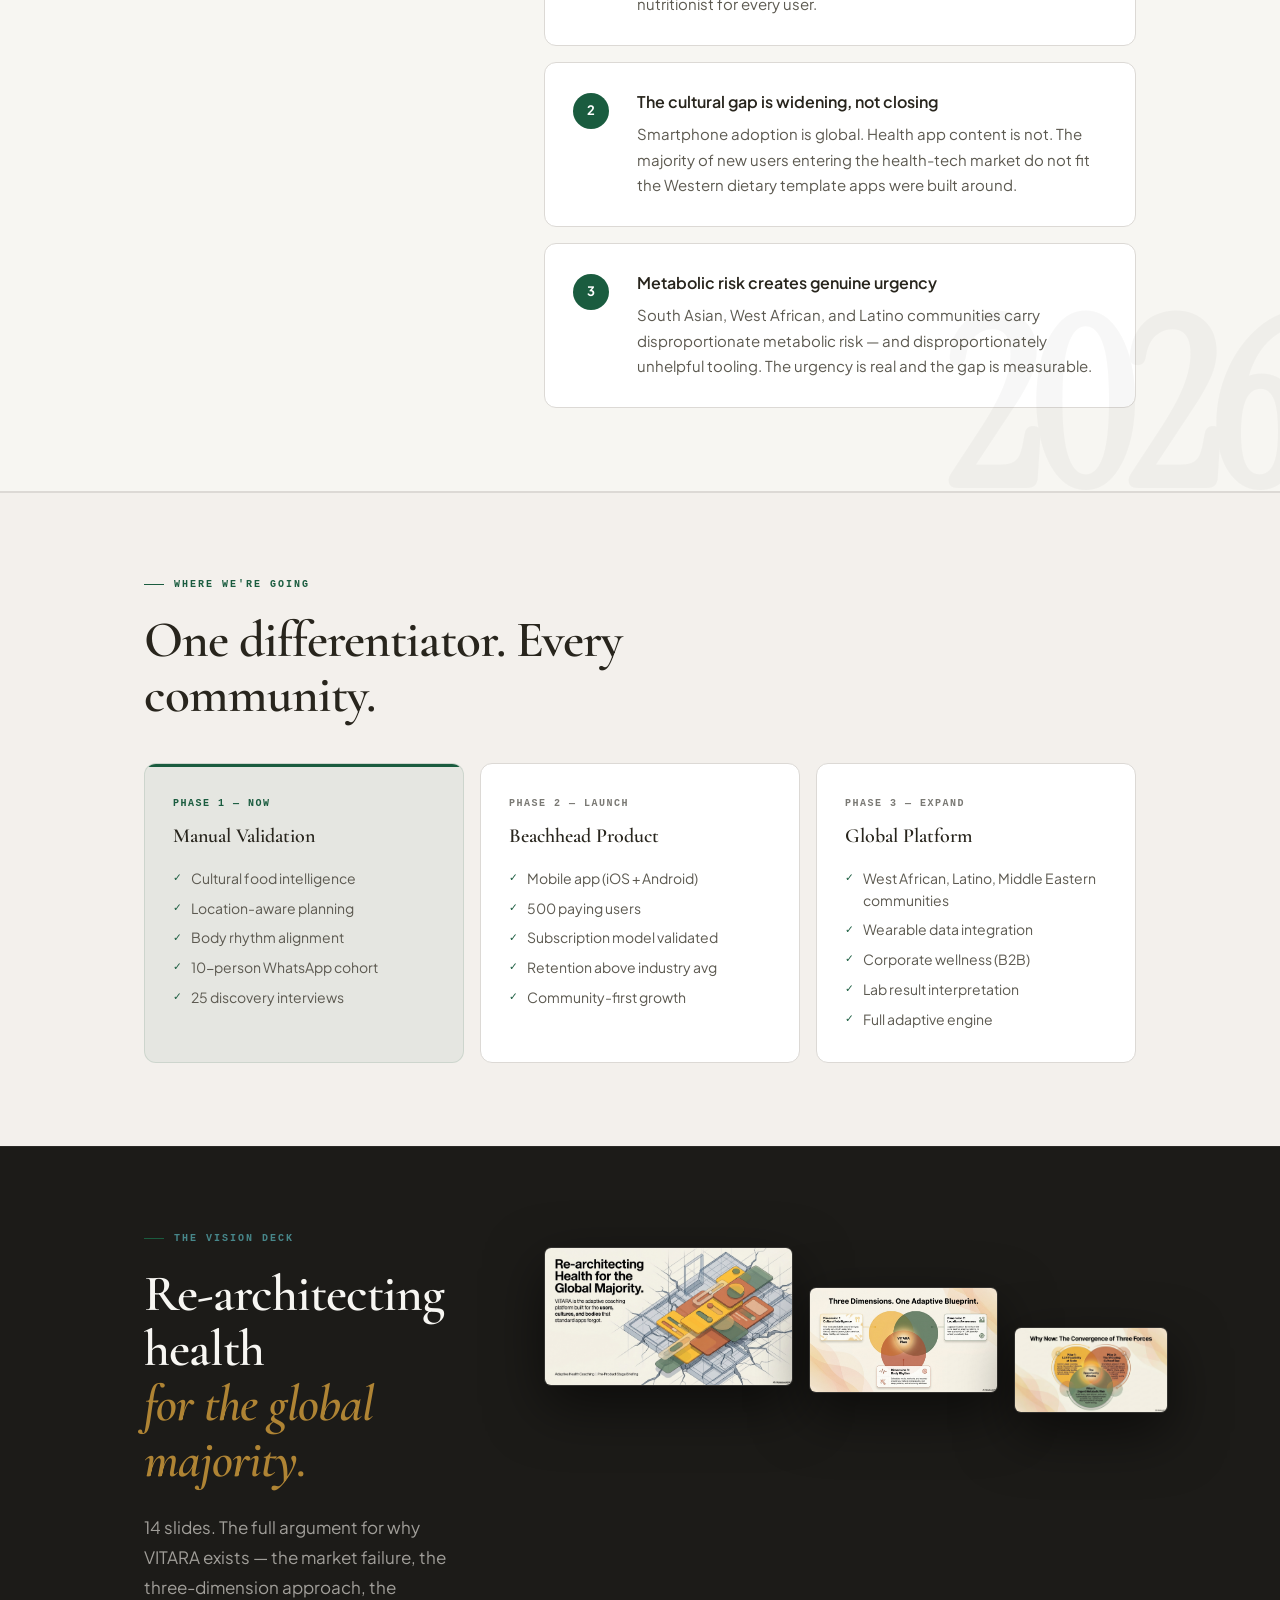
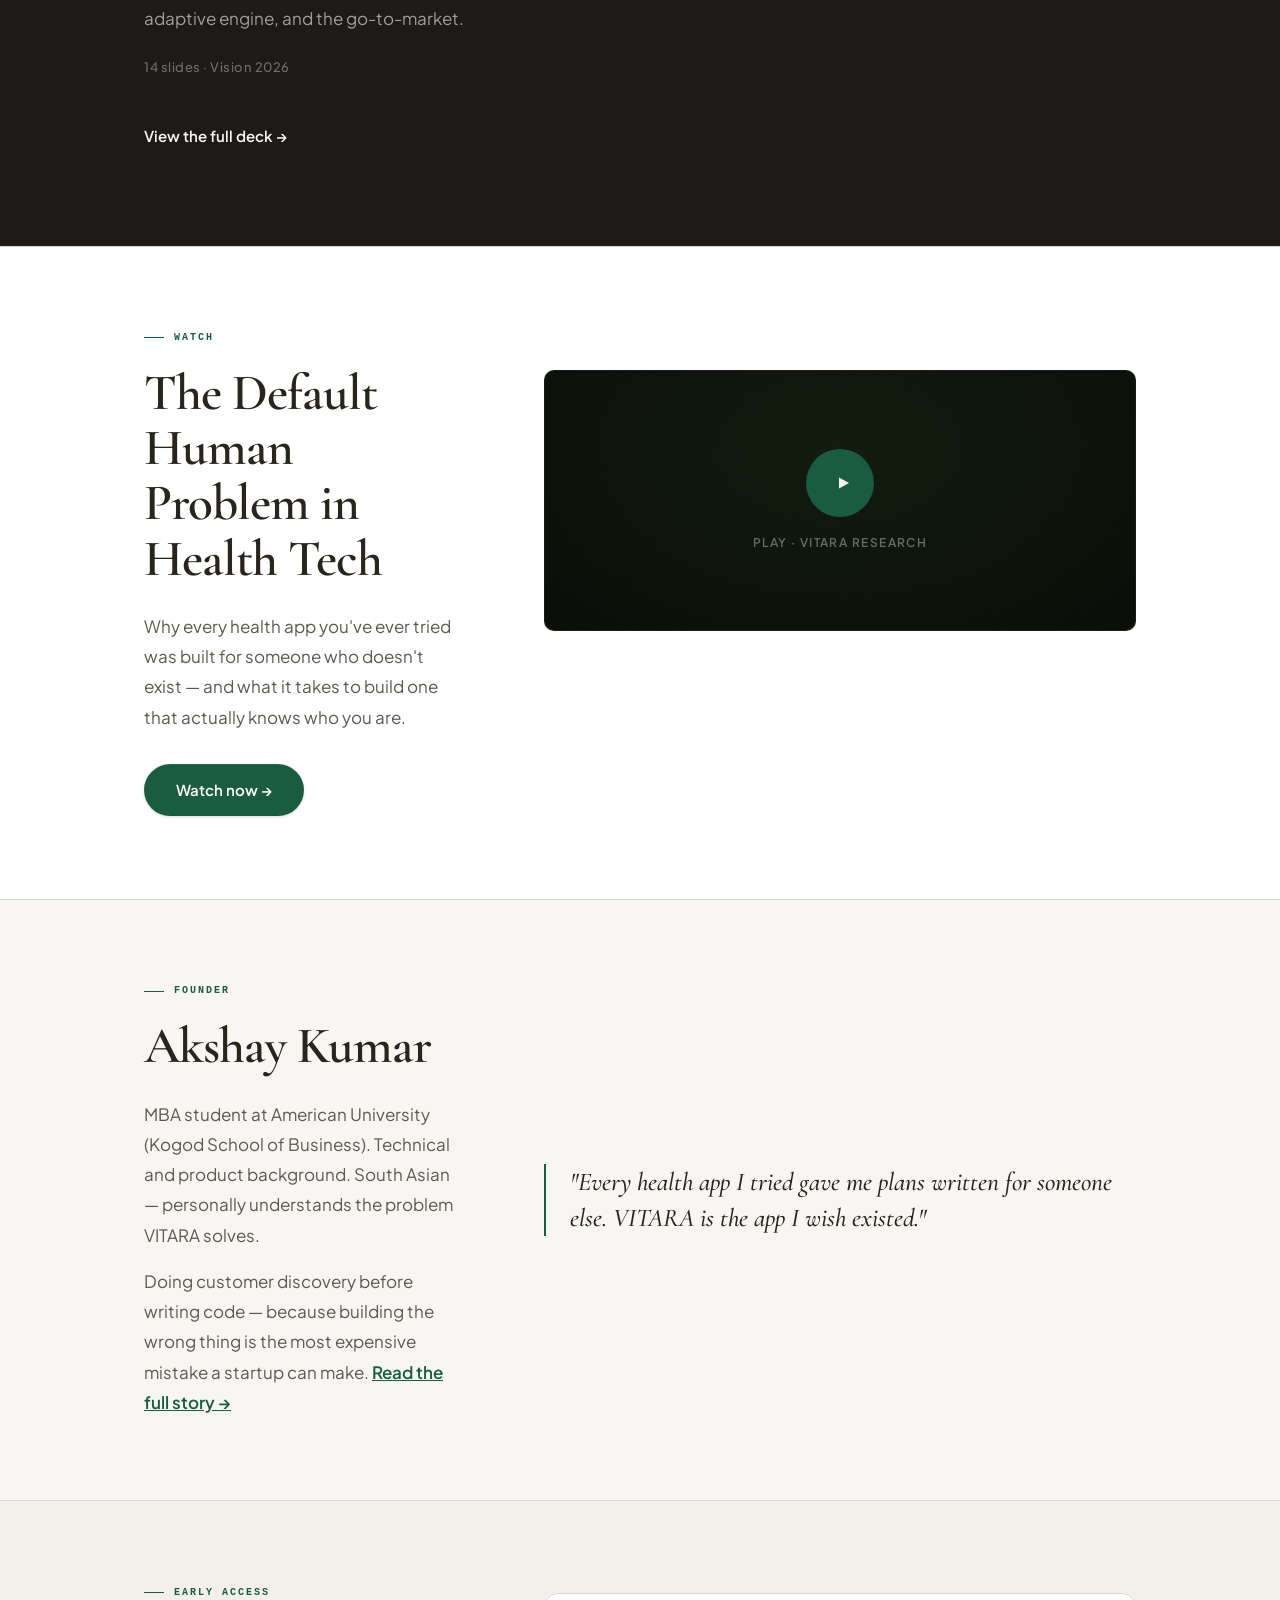
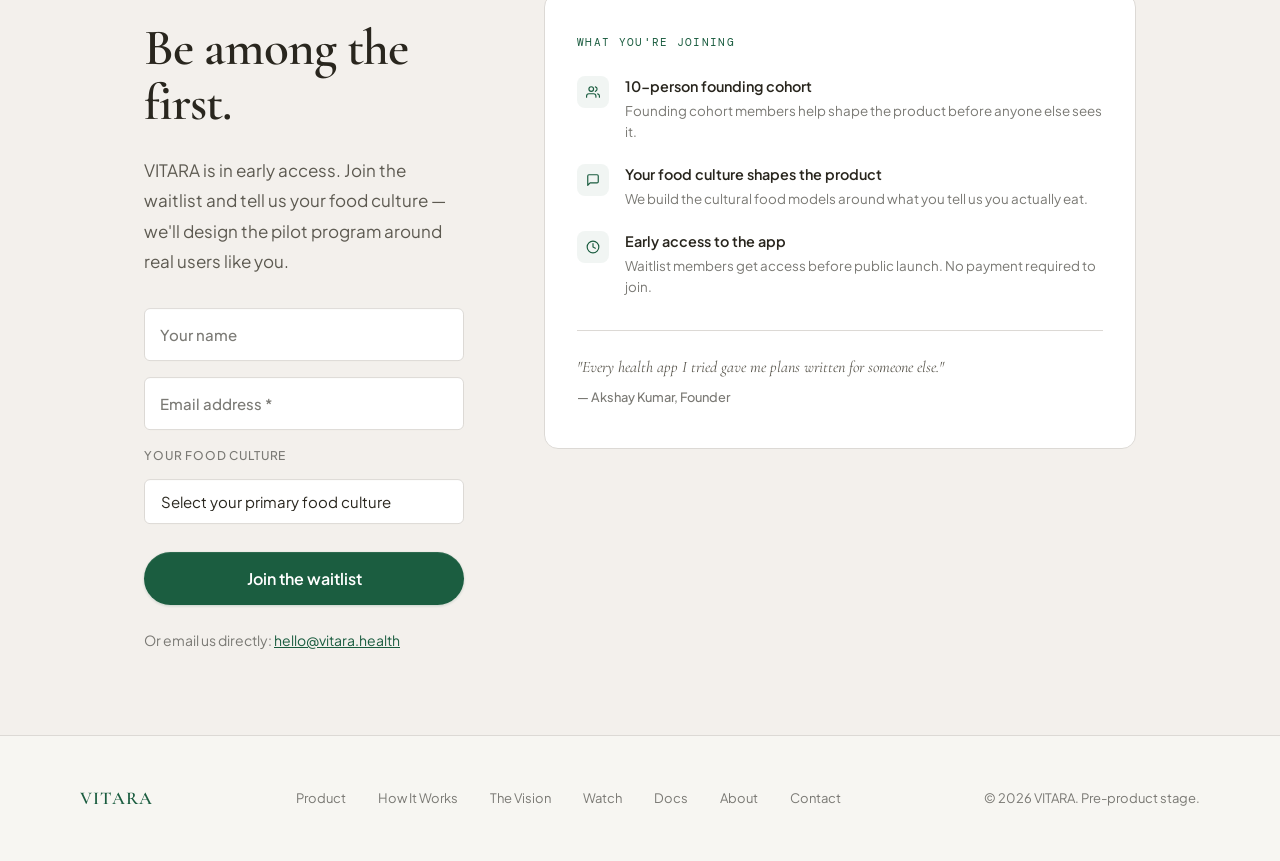
==== commit 8978b508: "Premium redesign pass: fix GSAP reveals, redesign all section components Bug fixes: - GSAP fromTo() " ====
--- a/index.html
+++ b/index.html
@@ -457,7 +457,8 @@
 <!-- WAITLIST -->
 <section class="section" id="waitlist">
   <div class="container">
-    <div style="max-width:620px;">
+    <div class="section-split" style="align-items:start;">
+      <div>
       <p class="section-label">Early access</p>
       <h2 class="section-title-lg reveal">Be among the first.</h2>
       <p class="section-body reveal">VITARA is in early access. Join the waitlist and tell us your food culture — we'll design the pilot program around real users like you.</p>
@@ -494,6 +495,47 @@
         <p style="font-size:0.9375rem;line-height:1.65;color:var(--ink-2);">We'll reach out to the email you provided. You'll be among the first to try VITARA and help shape the pilot program.</p>
       </div>
       <p style="margin-top:1.5rem;font-size:0.875rem;color:var(--ink-3);">Or email us directly: <a href="mailto:hello@vitara.health" style="color:var(--green);">hello@vitara.health</a></p>
+      </div>
+
+      <!-- Right column: what you're joining -->
+      <div class="reveal" style="padding-top:0.5rem;">
+        <div style="background:var(--white);border:1px solid var(--rule);border-radius:14px;padding:2.5rem 2rem;position:sticky;top:6rem;">
+          <p style="font-family:var(--ff-mono);font-size:0.6875rem;letter-spacing:0.12em;text-transform:uppercase;color:var(--green);margin-bottom:1.5rem;">What you're joining</p>
+          <div style="display:flex;flex-direction:column;gap:1.25rem;">
+            <div style="display:flex;gap:1rem;align-items:flex-start;">
+              <span style="width:32px;height:32px;background:var(--green-tint);border-radius:8px;display:flex;align-items:center;justify-content:center;flex-shrink:0;margin-top:1px;">
+                <svg width="14" height="14" viewBox="0 0 24 24" fill="none" stroke="#1A5C3F" stroke-width="2" stroke-linecap="round" stroke-linejoin="round"><path d="M17 21v-2a4 4 0 0 0-4-4H5a4 4 0 0 0-4 4v2"/><circle cx="9" cy="7" r="4"/><path d="M23 21v-2a4 4 0 0 0-3-3.87"/><path d="M16 3.13a4 4 0 0 1 0 7.75"/></svg>
+              </span>
+              <div>
+                <p style="font-size:0.9rem;font-weight:600;color:var(--ink);margin-bottom:0.2rem;">10-person founding cohort</p>
+                <p style="font-size:0.8375rem;color:var(--ink-3);line-height:1.55;">Founding cohort members help shape the product before anyone else sees it.</p>
+              </div>
+            </div>
+            <div style="display:flex;gap:1rem;align-items:flex-start;">
+              <span style="width:32px;height:32px;background:var(--green-tint);border-radius:8px;display:flex;align-items:center;justify-content:center;flex-shrink:0;margin-top:1px;">
+                <svg width="14" height="14" viewBox="0 0 24 24" fill="none" stroke="#1A5C3F" stroke-width="2" stroke-linecap="round" stroke-linejoin="round"><path d="M21 15a2 2 0 0 1-2 2H7l-4 4V5a2 2 0 0 1 2-2h14a2 2 0 0 1 2 2z"/></svg>
+              </span>
+              <div>
+                <p style="font-size:0.9rem;font-weight:600;color:var(--ink);margin-bottom:0.2rem;">Your food culture shapes the product</p>
+                <p style="font-size:0.8375rem;color:var(--ink-3);line-height:1.55;">We build the cultural food models around what you tell us you actually eat.</p>
+              </div>
+            </div>
+            <div style="display:flex;gap:1rem;align-items:flex-start;">
+              <span style="width:32px;height:32px;background:var(--green-tint);border-radius:8px;display:flex;align-items:center;justify-content:center;flex-shrink:0;margin-top:1px;">
+                <svg width="14" height="14" viewBox="0 0 24 24" fill="none" stroke="#1A5C3F" stroke-width="2" stroke-linecap="round" stroke-linejoin="round"><circle cx="12" cy="12" r="10"/><polyline points="12 6 12 12 16 14"/></svg>
+              </span>
+              <div>
+                <p style="font-size:0.9rem;font-weight:600;color:var(--ink);margin-bottom:0.2rem;">Early access to the app</p>
+                <p style="font-size:0.8375rem;color:var(--ink-3);line-height:1.55;">Waitlist members get access before public launch. No payment required to join.</p>
+              </div>
+            </div>
+          </div>
+          <div style="margin-top:2rem;padding-top:1.5rem;border-top:1px solid var(--rule);">
+            <p style="font-family:var(--ff-serif);font-style:italic;font-size:1rem;line-height:1.55;color:var(--ink-2);">"Every health app I tried gave me plans written for someone else."</p>
+            <p style="font-size:0.8rem;color:var(--ink-3);margin-top:0.5rem;font-weight:500;">— Akshay Kumar, Founder</p>
+          </div>
+        </div>
+      </div>
     </div>
   </div>
 </section>
--- a/assets/css/main.css
+++ b/assets/css/main.css
@@ -379,23 +379,14 @@
 .section-label {
   display: flex;
   align-items: center;
-  gap: 0.75rem;
+  gap: 0.625rem;
   font-family: var(--ff-mono);
-  font-size: 0.6875rem;
-  font-weight: 400;
-  letter-spacing: 0.15em;
+  font-size: 0.625rem;
+  font-weight: 600;
+  letter-spacing: 0.2em;
   text-transform: uppercase;
-  color: var(--ink-3);
-  margin-bottom: 1.5rem;
-}
-.section-label::before {
-  content: '';
-  display: block;
-  width: 24px;
-  height: 1px;
-  background: currentColor;
-  flex-shrink: 0;
-  opacity: 0.6;
+  color: var(--green);
+  margin-bottom: 1.25rem;
 }
 .section-label::before {
   content: '';
@@ -493,34 +484,36 @@
 /* ─── PULL QUOTE (full-width editorial) ──────────────── */
 .pull-quote {
   position: relative;
-  padding: clamp(3rem, 6vw, 5rem) 0;
-  background: var(--cream-2);
-  margin: clamp(2rem, 4vw, 4rem) 0;
+  padding: clamp(2.5rem, 5vw, 4rem) 0;
+  background: var(--green);
+  margin: 0;
   overflow: hidden;
 }
 .pull-quote::before {
-  content: '';
+  content: '\201C';
   position: absolute;
-  left: 0;
-  top: 0;
-  bottom: 0;
-  width: 3px;
-  background: var(--gold);
+  right: var(--pad);
+  top: -0.2em;
+  font-family: var(--ff-serif);
+  font-size: clamp(8rem, 15vw, 14rem);
+  line-height: 1;
+  color: rgba(255,255,255,0.06);
+  pointer-events: none;
 }
 .pull-quote p {
   font-family: var(--ff-serif);
   font-style: italic;
-  font-size: clamp(1.75rem, 4vw, 2.75rem);
-  line-height: 1.35;
-  color: var(--green);
-  max-width: 32ch;
+  font-size: clamp(1.5rem, 3vw, 2.25rem);
+  line-height: 1.4;
+  color: rgba(255,255,255,0.92);
+  max-width: 38ch;
   position: relative;
   z-index: 1;
 }
 
 /* ─── SECTIONS ────────────────────────────────────── */
 .section {
-  padding: clamp(72px, 9vw, 120px) 0;
+  padding: clamp(52px, 6.5vw, 88px) 0;
   border-top: 1px solid var(--rule);
 }
 .section--sm {
@@ -779,10 +772,10 @@
 }
 .page-hero-title {
   font-family: var(--ff-serif);
-  font-size: clamp(3rem, 7vw, 6rem);
+  font-size: clamp(2.75rem, 5.5vw, 4.5rem);
   font-weight: 600;
   line-height: 1.0;
-  letter-spacing: -0.03em;
+  letter-spacing: -0.025em;
   color: var(--ink);
   margin-bottom: 1.5rem;
   max-width: 14ch;
@@ -798,65 +791,86 @@
 .failures {
   display: grid;
   grid-template-columns: repeat(3, 1fr);
-  margin-top: 3.5rem;
+  margin-top: 3rem;
+  gap: 1rem;
+}
+.failure-item {
+  padding: 1.875rem 1.75rem;
+  background: var(--white);
+  border-radius: 12px;
   border: 1px solid var(--rule);
-  border-radius: 10px;
+  position: relative;
   overflow: hidden;
-}
-.failure-item {
-  padding: 2rem 1.75rem;
-  background: var(--white);
-}
-.failure-item + .failure-item { border-left: 1px solid var(--rule); }
+  transition: box-shadow 0.2s, transform 0.2s;
+}
+.failure-item::before {
+  content: '';
+  position: absolute;
+  top: 0; left: 0; right: 0;
+  height: 3px;
+  background: var(--green);
+  opacity: 0.45;
+}
+.failure-item:hover {
+  box-shadow: var(--shadow-md);
+  transform: translateY(-3px);
+}
 .failure-title {
   font-family: var(--ff-sans);
-  font-size: 0.8125rem;
-  font-weight: 600;
-  text-transform: uppercase;
-  letter-spacing: 0.08em;
-  color: var(--ink-3);
-  margin-bottom: 0.75rem;
+  font-size: 0.9375rem;
+  font-weight: 600;
+  color: var(--ink);
+  margin-bottom: 0.625rem;
 }
 .failure-body {
-  font-size: 0.9375rem;
-  line-height: 1.68;
+  font-size: 0.9rem;
+  line-height: 1.7;
   color: var(--ink-2);
 }
 
 /* ─── DIMENSION TABLE ─────────────────────────────── */
 .dimensions {
-  margin-top: 3.5rem;
-  border: 1px solid var(--rule);
-  border-radius: 10px;
-  overflow: hidden;
+  margin-top: 2.5rem;
+  display: flex;
+  flex-direction: column;
+  gap: 1rem;
 }
 .dimension-row {
   display: grid;
-  grid-template-columns: 200px 1fr;
+  grid-template-columns: 180px 1fr;
   background: var(--white);
-}
-.dimension-row + .dimension-row { border-top: 1px solid var(--rule); }
+  border: 1px solid var(--rule);
+  border-radius: 12px;
+  overflow: hidden;
+  transition: box-shadow 0.2s;
+}
+.dimension-row:hover { box-shadow: var(--shadow-sm); }
 .dim-label {
-  padding: 2rem 1.75rem;
+  padding: 1.75rem 1.5rem;
   border-right: 1px solid var(--rule);
+  background: var(--cream);
+  display: flex;
+  flex-direction: column;
+  justify-content: center;
 }
 .dim-num {
+  font-family: var(--ff-serif);
+  font-size: 2.5rem;
+  font-weight: 600;
+  line-height: 1;
+  color: var(--green);
+  opacity: 0.3;
+  margin-bottom: 0.5rem;
+}
+.dim-name {
   font-family: var(--ff-sans);
-  font-size: 0.72rem;
-  font-weight: 500;
-  letter-spacing: 0.1em;
-  color: var(--green);
-  margin-bottom: 0.4rem;
-}
-.dim-name {
-  font-family: var(--ff-serif);
-  font-size: 1.2rem;
-  font-weight: 600;
-  line-height: 1.2;
+  font-size: 0.875rem;
+  font-weight: 600;
+  line-height: 1.3;
   color: var(--ink);
 }
 .dim-body {
-  padding: 2rem;
+  padding: 1.75rem 2rem;
   font-size: 0.9375rem;
   line-height: 1.72;
   color: var(--ink-2);
@@ -922,15 +936,19 @@
 
 /* ─── PERSONAS ─────────────────────────────────────── */
 .personas {
-  margin-top: 3rem;
-  border-top: 1px solid var(--rule);
+  margin-top: 2.5rem;
+  display: flex;
+  flex-direction: column;
+  gap: 0.75rem;
 }
 .persona-row {
   display: grid;
   grid-template-columns: 190px 1fr;
-  padding: 1.5rem 0;
-  border-bottom: 1px solid var(--rule);
+  padding: 1.375rem 1.5rem;
   gap: 2rem;
+  background: var(--white);
+  border: 1px solid var(--rule);
+  border-radius: 12px;
 }
 .persona-name {
   font-family: var(--ff-serif);
@@ -984,34 +1002,50 @@
 
 /* ─── REASONS / NUMBERED ──────────────────────────── */
 .reasons {
-  margin-top: 3.5rem;
+  margin-top: 2.5rem;
   display: flex;
   flex-direction: column;
-  gap: 2.5rem;
+  gap: 1rem;
 }
 .reason {
   display: grid;
-  grid-template-columns: 36px 1fr;
+  grid-template-columns: 40px 1fr;
   gap: 1.5rem;
-}
+  padding: 1.75rem;
+  background: var(--white);
+  border: 1px solid var(--rule);
+  border-radius: 12px;
+  transition: box-shadow 0.2s;
+}
+.reason:hover { box-shadow: var(--shadow-sm); }
 .reason-num {
-  font-family: var(--ff-serif);
-  font-size: 1.4rem;
-  font-weight: 500;
-  color: var(--green);
-  line-height: 1.4;
+  width: 36px;
+  height: 36px;
+  border-radius: 50%;
+  background: var(--green);
+  color: #fff;
+  display: flex;
+  align-items: center;
+  justify-content: center;
+  font-family: var(--ff-sans);
+  font-size: 0.8125rem;
+  font-weight: 700;
+  flex-shrink: 0;
+  margin-top: 0.1rem;
 }
 .reason h3 {
   font-family: var(--ff-sans);
   font-size: 1rem;
   font-weight: 600;
   color: var(--ink);
-  margin-bottom: 0.4rem;
+  margin-bottom: 0.5rem;
+  line-height: 1.35;
 }
 .reason p {
   font-size: 0.9375rem;
   line-height: 1.72;
   color: var(--ink-2);
+  margin: 0;
 }
 
 /* ─── ABOUT TIMELINE ──────────────────────────────── */
@@ -1089,33 +1123,45 @@
 .roadmap-phases {
   display: grid;
   grid-template-columns: repeat(3, 1fr);
-  margin-top: 3rem;
-  border: 1px solid var(--rule);
-  border-radius: 10px;
-  overflow: hidden;
+  margin-top: 2.5rem;
+  gap: 1rem;
 }
 .phase {
   padding: 2rem 1.75rem;
   background: var(--white);
-}
-.phase + .phase { border-left: 1px solid var(--rule); }
-.phase.phase-active { background: var(--green-tint); }
+  border: 1px solid var(--rule);
+  border-radius: 12px;
+  position: relative;
+  overflow: hidden;
+}
+.phase.phase-active {
+  background: var(--green-tint);
+  border-color: var(--green-light);
+}
+.phase.phase-active::before {
+  content: '';
+  position: absolute;
+  top: 0; left: 0; right: 0;
+  height: 3px;
+  background: var(--green);
+}
 .phase-num {
-  font-family: var(--ff-sans);
-  font-size: 0.72rem;
-  font-weight: 600;
-  letter-spacing: 0.12em;
+  font-family: var(--ff-mono);
+  font-size: 0.625rem;
+  font-weight: 600;
+  letter-spacing: 0.15em;
   text-transform: uppercase;
   color: var(--ink-3);
-  margin-bottom: 0.5rem;
+  margin-bottom: 0.75rem;
 }
 .phase-active .phase-num { color: var(--green); }
 .phase-name {
   font-family: var(--ff-serif);
-  font-size: 1.2rem;
+  font-size: 1.25rem;
   font-weight: 600;
   color: var(--ink);
-  margin-bottom: 1rem;
+  margin-bottom: 1.25rem;
+  line-height: 1.2;
 }
 .phase-items {
   list-style: none;
@@ -1128,13 +1174,17 @@
   font-size: 0.875rem;
   line-height: 1.55;
   color: var(--ink-2);
-  padding-left: 0;
+  padding-left: 1.25em;
+  position: relative;
 }
 .phase-items li::before {
-  content: '—';
+  content: '✓';
+  position: absolute;
+  left: 0;
   color: var(--green);
-  margin-right: 0.5em;
-  font-size: 0.8em;
+  font-size: 0.75em;
+  font-weight: 700;
+  top: 0.1em;
 }
 
 /* ─── WAITLIST FORM ────────────────────────────────── */
@@ -1270,31 +1320,31 @@
 /* ─── STATS BAR ────────────────────────────────────── */
 .stats-bar {
   display: grid;
-  grid-template-columns: repeat(auto-fit, minmax(160px, 1fr));
+  grid-template-columns: repeat(auto-fit, minmax(150px, 1fr));
   gap: 0;
-  border: 1px solid var(--rule);
-  border-radius: 10px;
+  border-radius: 14px;
   overflow: hidden;
-  background: var(--white);
-  margin-top: 2.5rem;
+  background: var(--green);
+  margin-top: 3rem;
 }
 .stat {
-  padding: 1.75rem 1.5rem;
-  border-right: 1px solid var(--rule);
+  padding: 1.75rem 1.75rem;
+  border-right: 1px solid rgba(255,255,255,0.12);
 }
 .stat:last-child { border-right: none; }
 .stat-num {
   font-family: var(--ff-serif);
-  font-size: 2.5rem;
-  font-weight: 600;
-  color: var(--green);
+  font-size: 2.75rem;
+  font-weight: 600;
+  color: #fff;
   line-height: 1;
-  margin-bottom: 0.25rem;
+  margin-bottom: 0.3rem;
 }
 .stat-label {
   font-size: 0.8125rem;
-  color: var(--ink-3);
+  color: rgba(255,255,255,0.65);
   font-weight: 500;
+  line-height: 1.4;
 }
 
 /* ─── DOCS LAYOUT ──────────────────────────────────── */
@@ -1747,9 +1797,7 @@
   border-color: #E11D48;
   color: var(--ink-2);
 }
-[data-theme="dark"] .stats-bar { background: var(--cream-2); }
 [data-theme="dark"] .toc { background: var(--cream-2); border-color: var(--rule); }
-[data-theme="dark"] .pull-quote { background: var(--cream-3); }
 [data-theme="dark"] .form-input,
 [data-theme="dark"] .form-select {
   background: var(--cream-2);
@@ -1765,6 +1813,71 @@
 [data-theme="dark"] .culture-fade--right {
   background: linear-gradient(to left, var(--cream-2), transparent);
 }
+
+/* ─── SECTION BACKGROUND VARIATION ─────────────────── */
+/* Creates visual rhythm — alternating cream / cream-2 */
+#comparison { background: var(--cream-2); }
+#roadmap    { background: var(--cream-2); }
+#waitlist   { background: var(--cream-2); }
+
+/* Problem section: subtle warm tint on failures wrapper */
+#problem { background: var(--cream); }
+#who     { background: var(--white); }
+#who .section-split > div:last-child { padding-bottom: 0.5rem; }
+
+/* Approach: white surface so dimension cards pop on cream */
+#approach { background: var(--cream-2); }
+
+/* Why-now: cream, roadmap immediately after is cream-2 — clear rhythm */
+#why-now { background: var(--cream); }
+
+/* Watch / video teaser: white so it separates from surrounding sections */
+#watch { background: var(--white); }
+
+/* Founder section: cream-2 for subtle visual anchor before waitlist */
+#founder { background: var(--cream); }
+
+/* Section ink: reset border since it has own bg */
+.section-ink { border-top-color: transparent; }
+
+/* Pull quote dark mode: keep green bg, just tone it */
+[data-theme="dark"] .pull-quote { background: var(--green-dark); }
+[data-theme="dark"] .pull-quote p { color: rgba(255,255,255,0.82); }
+
+/* Stat bar on dark mode: keep readable */
+[data-theme="dark"] .stats-bar { background: var(--green-dark); }
+
+/* Reason + persona cards on dark mode */
+[data-theme="dark"] .reason,
+[data-theme="dark"] .persona-row,
+[data-theme="dark"] .failure-item,
+[data-theme="dark"] .dimension-row,
+[data-theme="dark"] .phase {
+  background: var(--cream-2);
+  border-color: var(--rule);
+}
+[data-theme="dark"] .dim-label { background: var(--cream-3); }
+
+/* Feature card on dark mode */
+[data-theme="dark"] .feature-card {
+  background: var(--cream-2);
+  border-color: var(--rule);
+}
+
+/* Waitlist section form area dark mode */
+[data-theme="dark"] #comparison,
+[data-theme="dark"] #roadmap,
+[data-theme="dark"] #waitlist {
+  background: var(--cream-2);
+}
+[data-theme="dark"] #approach { background: var(--cream-3); }
+[data-theme="dark"] #who { background: var(--cream-2); }
+[data-theme="dark"] #why-now { background: var(--cream-2); }
+[data-theme="dark"] #watch { background: var(--cream-2); }
+[data-theme="dark"] #founder { background: var(--cream-3); }
+
+/* Hero title: also keep white on dark hero bg */
+[data-theme="dark"] .hero-title { color: var(--ink); }
 
 /* ─── RESPONSIVE ───────────────────────────────────── */
 @media (max-width: 900px) {
@@ -1808,15 +1921,6 @@
   .failures, .roadmap-phases {
     grid-template-columns: 1fr;
   }
-  .failure-item + .failure-item {
-    border-left: none;
-    border-top: 1px solid var(--rule);
-  }
-  .phase + .phase {
-    border-left: none;
-    border-top: 1px solid var(--rule);
-  }
-
   .dimension-row {
     grid-template-columns: 1fr;
   }
@@ -1841,7 +1945,7 @@
 
   .stats-bar { grid-template-columns: repeat(2, 1fr); }
   .stat:nth-child(2) { border-right: none; }
-  .stat { border-right: 1px solid var(--rule); border-bottom: 1px solid var(--rule); }
+  .stat { border-right: 1px solid rgba(255,255,255,0.12); border-bottom: 1px solid rgba(255,255,255,0.12); }
   .stat:last-child, .stat:nth-last-child(2):nth-child(odd) { border-bottom: none; }
 }
 
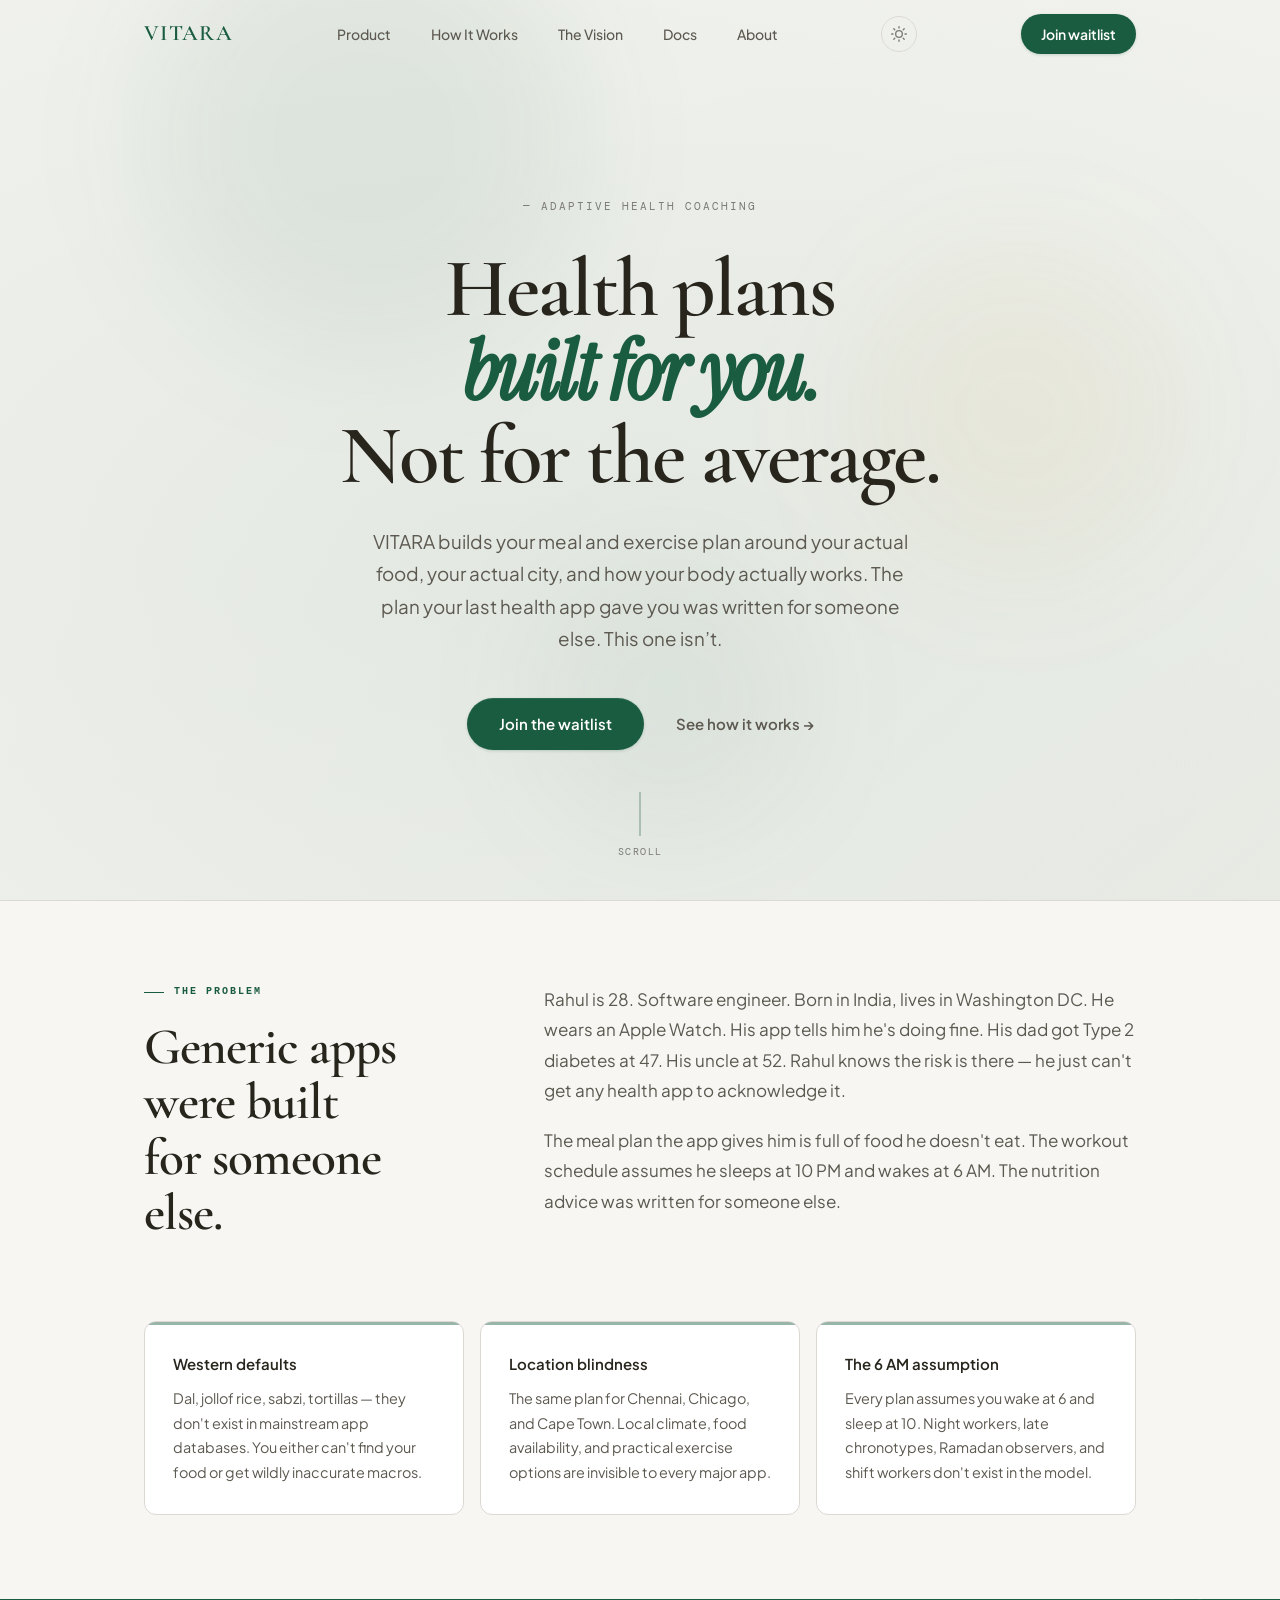
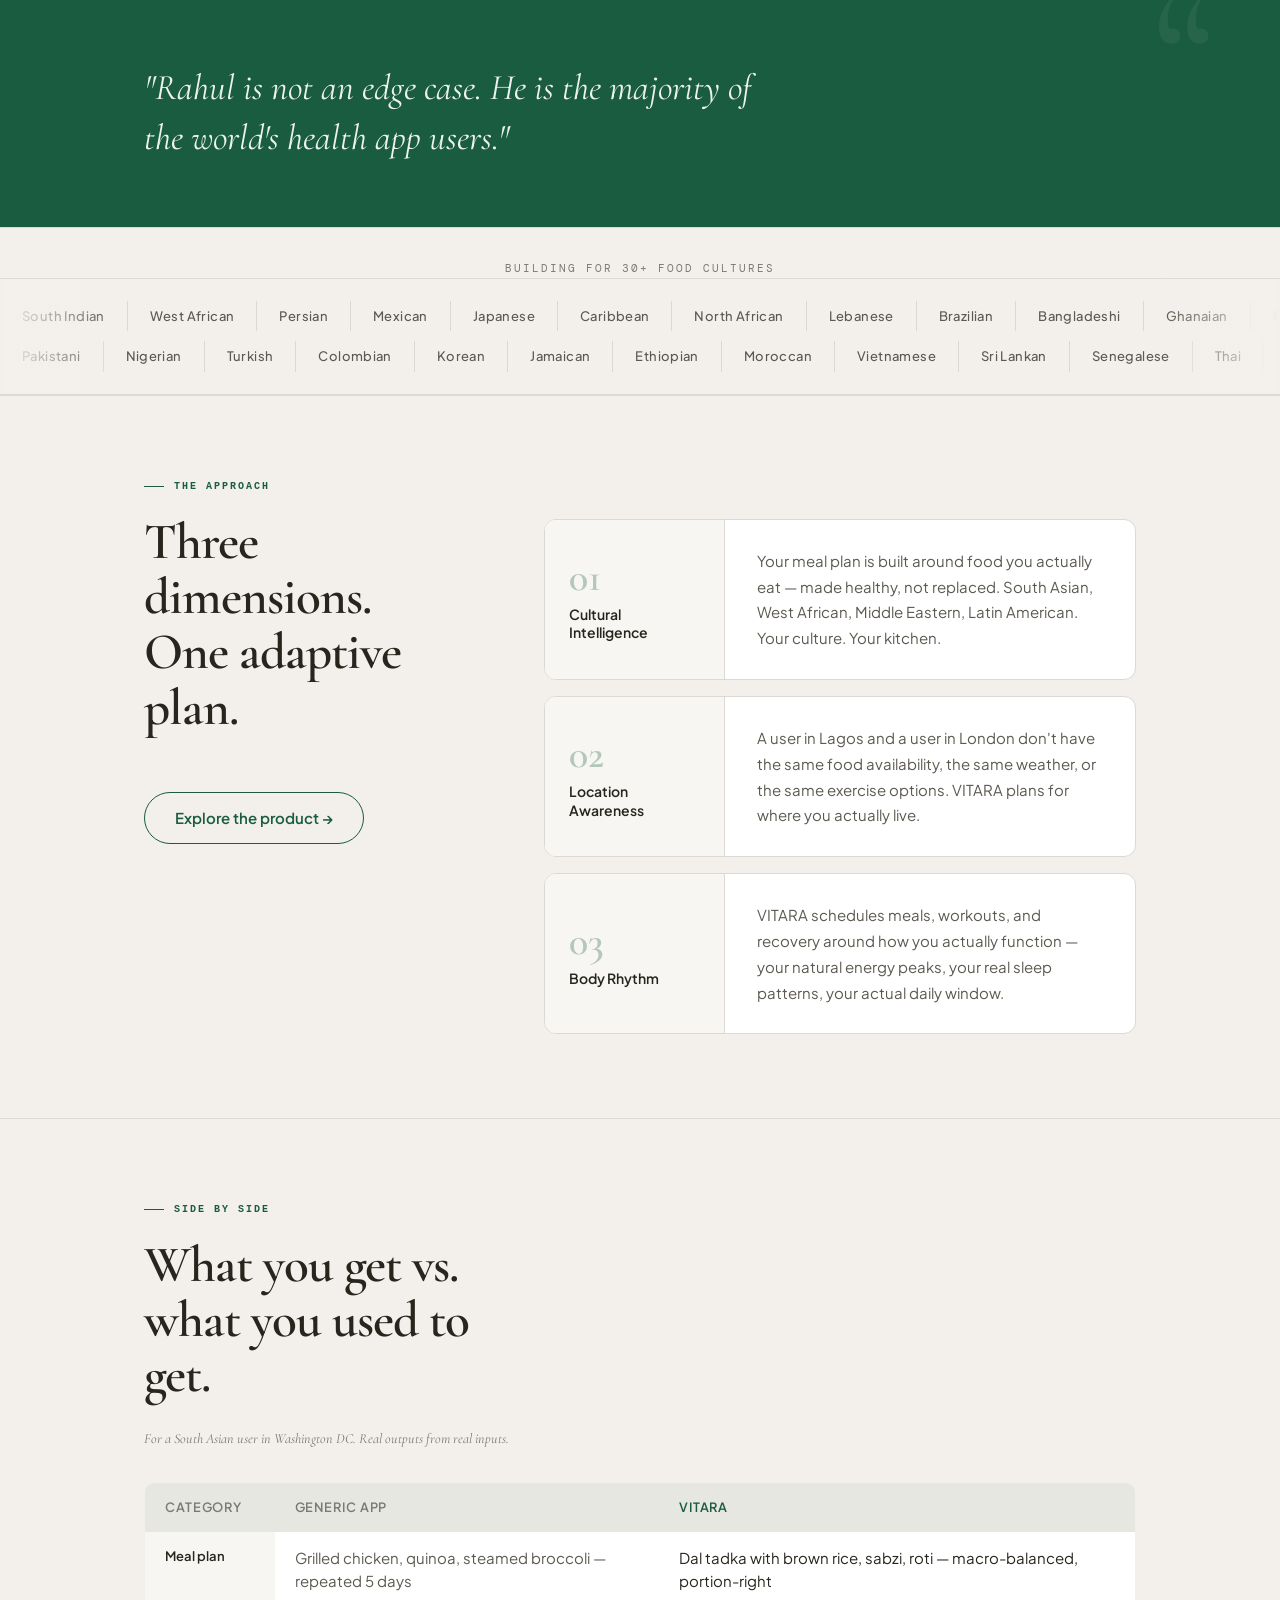
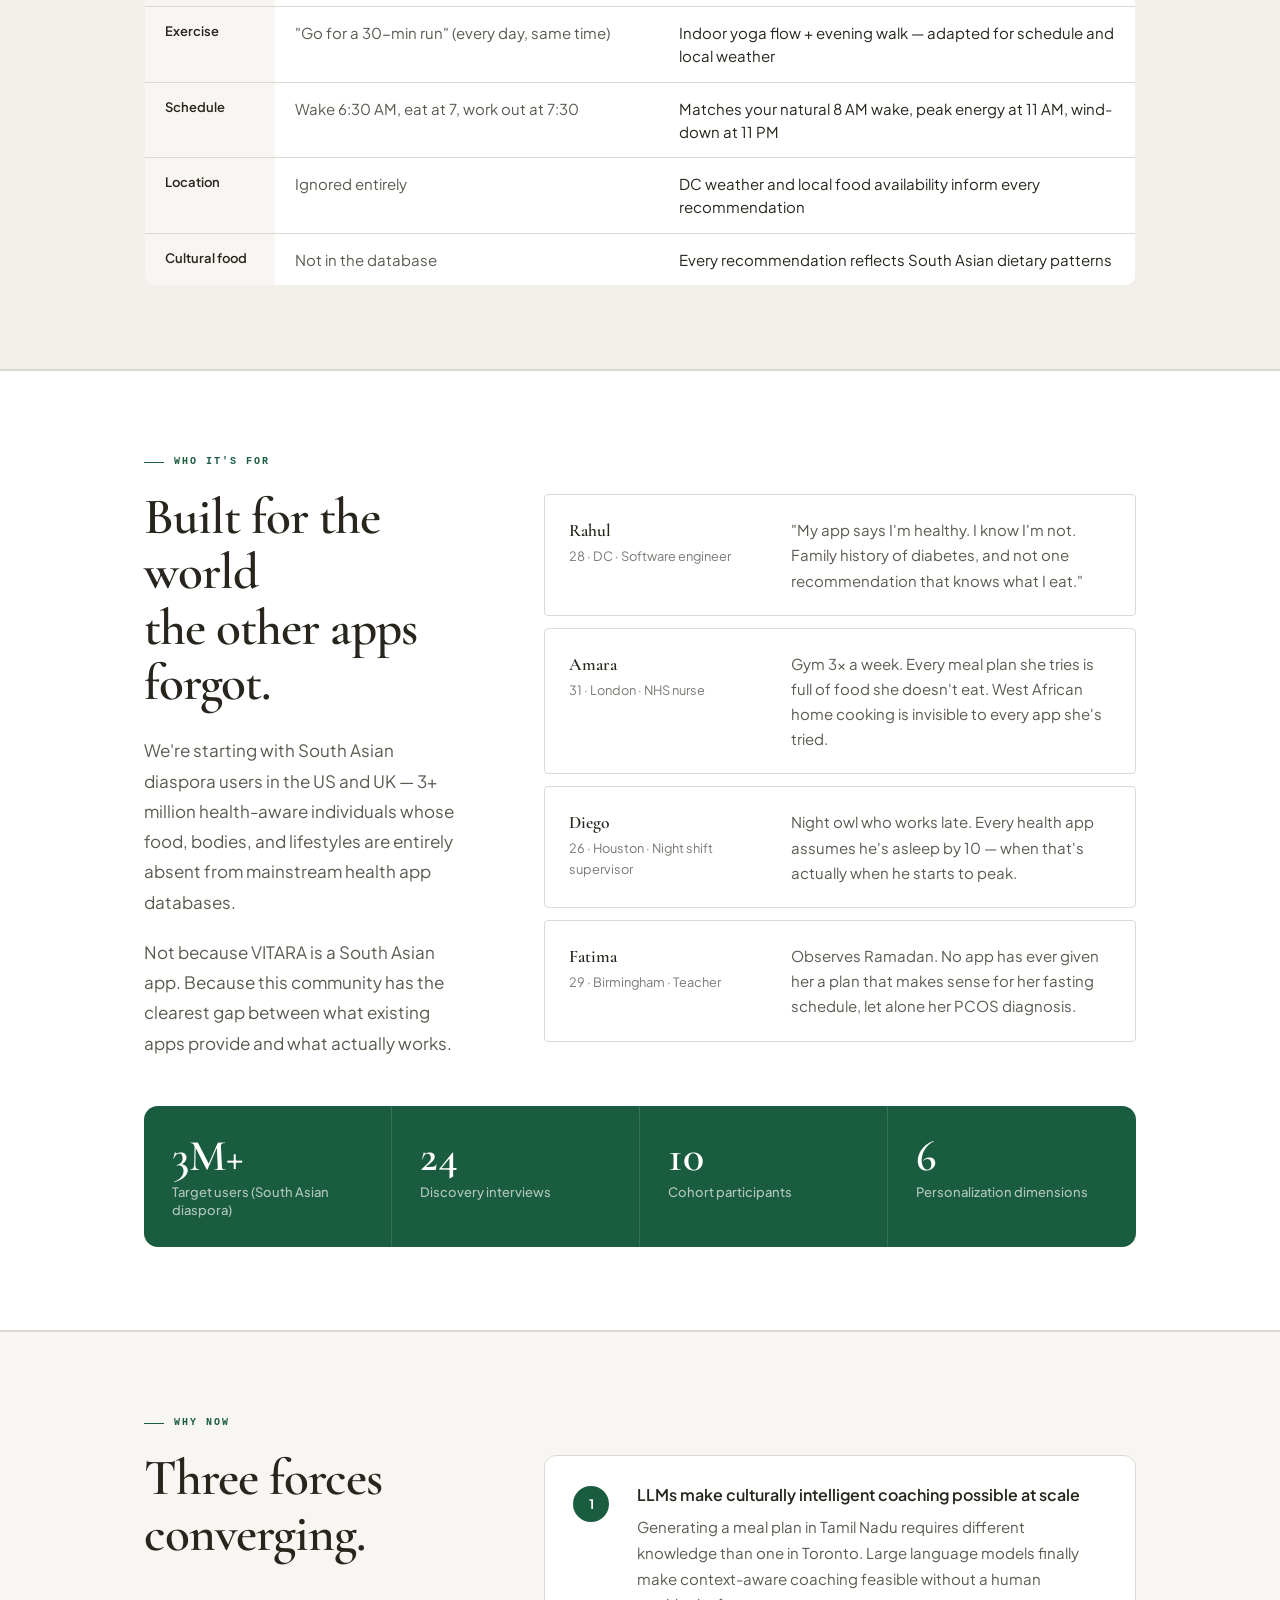
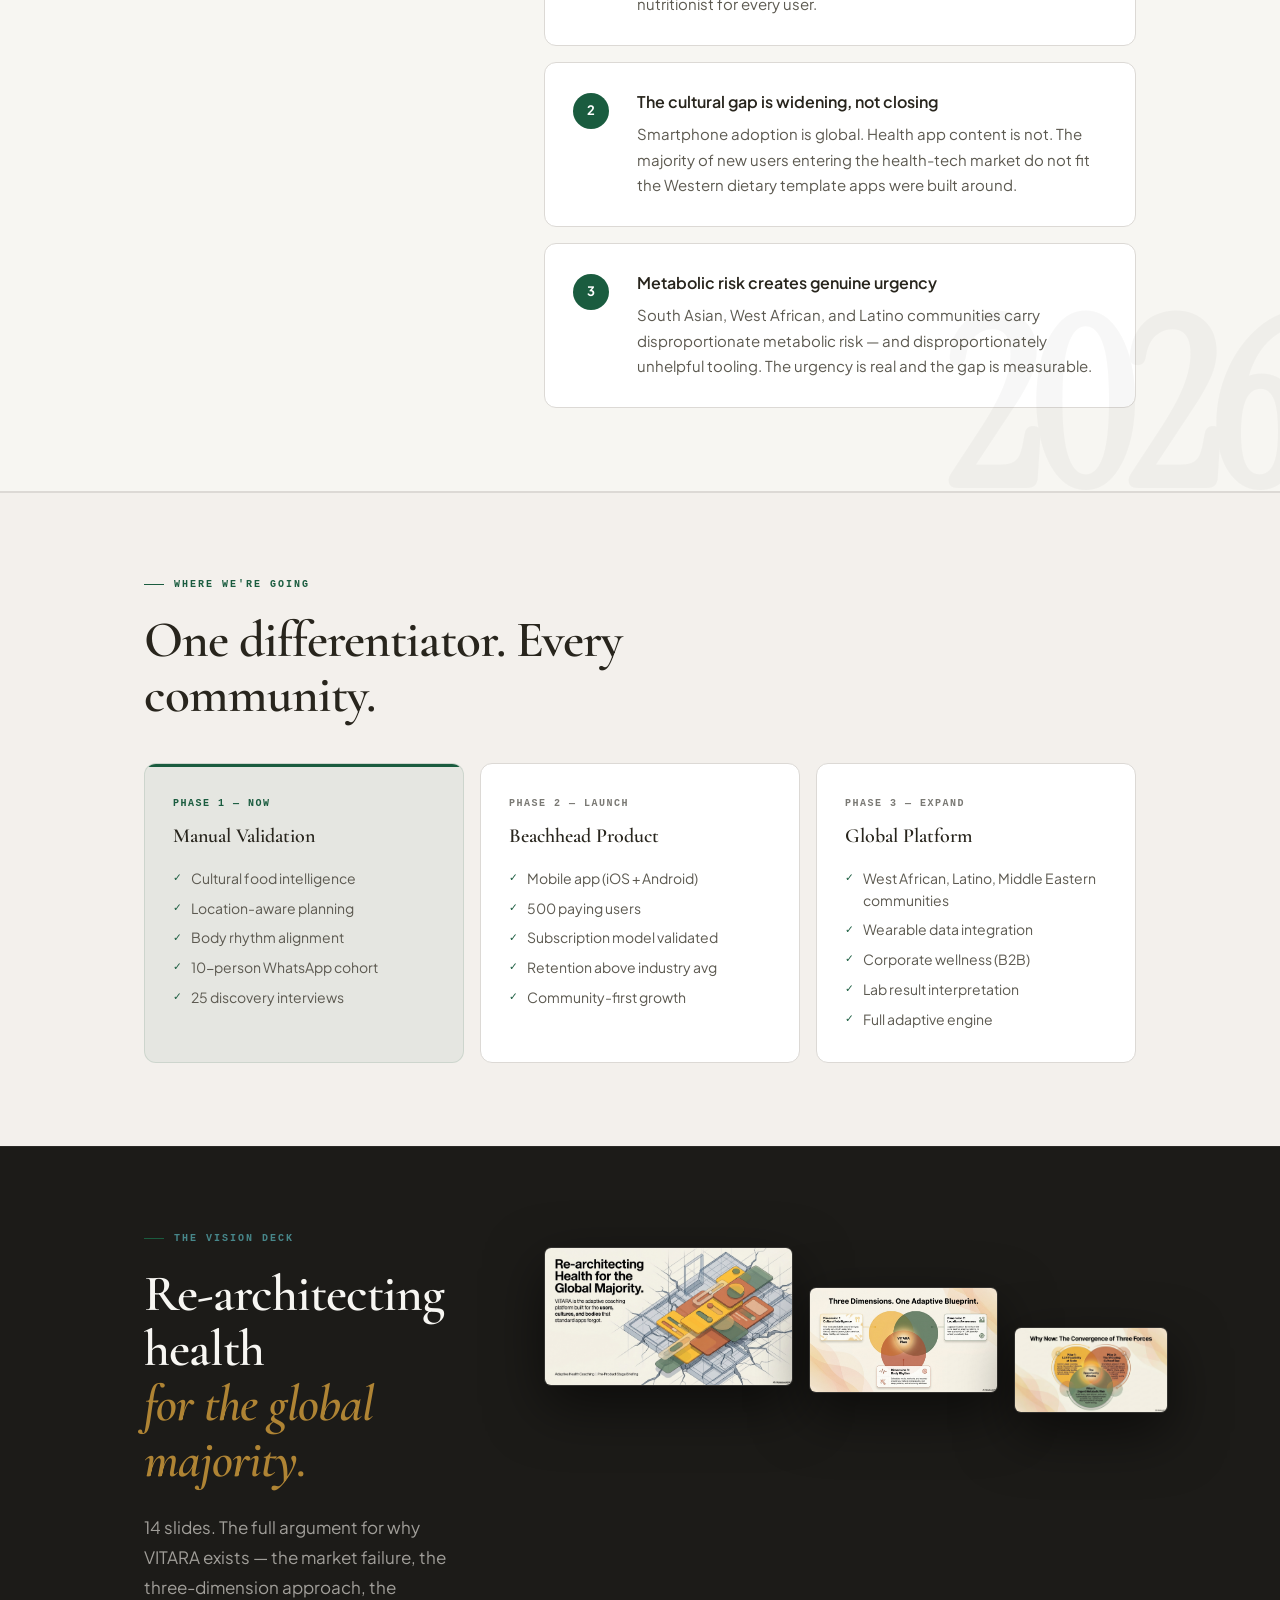
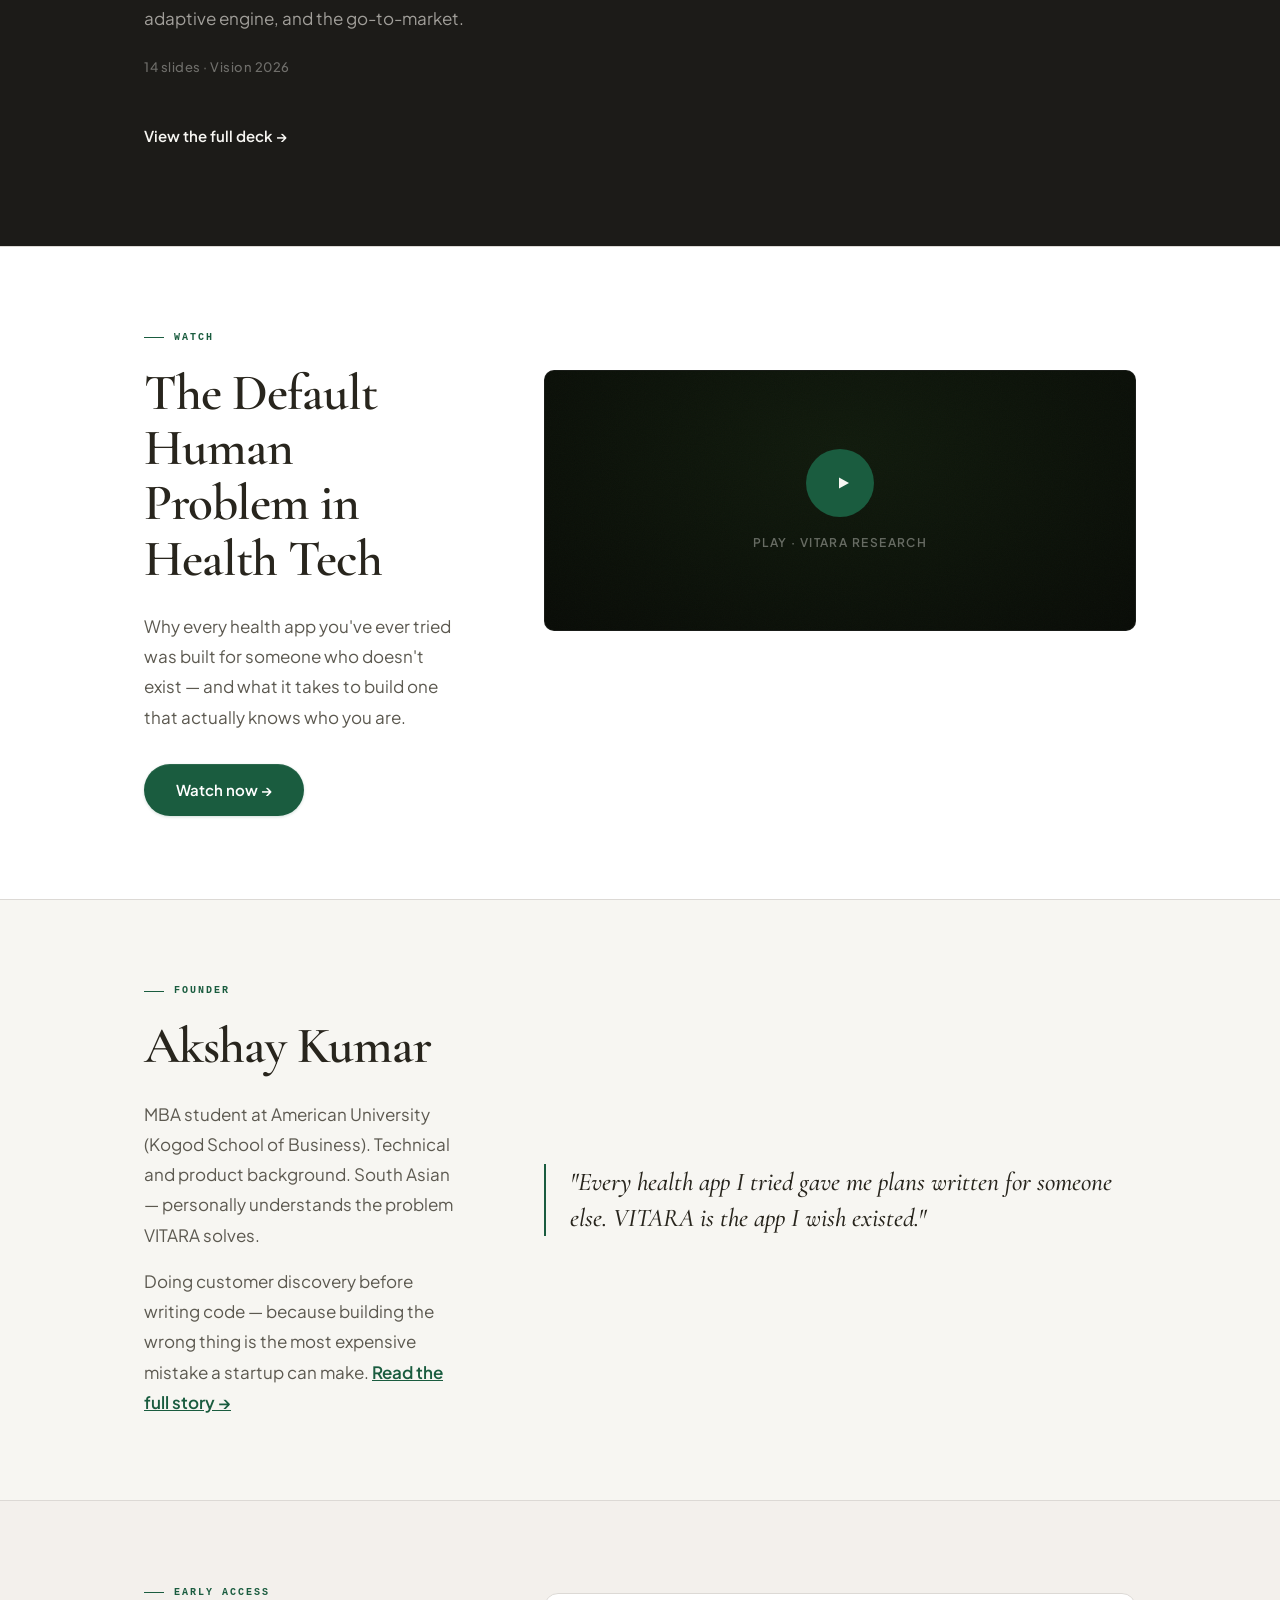
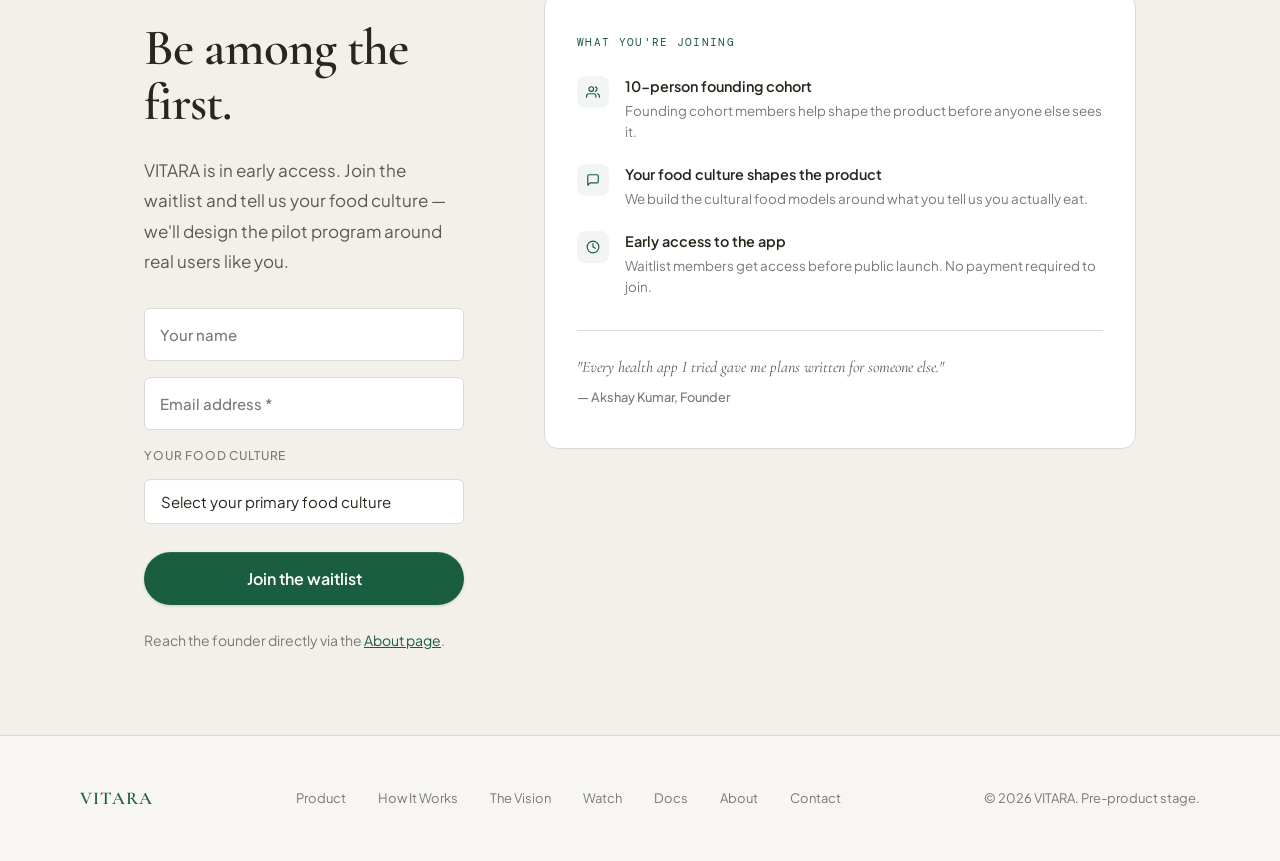
==== commit e87e8f47: "chore: remove fake contact info and sanitize vendor references across all pages" ====
--- a/index.html
+++ b/index.html
@@ -494,7 +494,7 @@
         <p style="font-size:1rem;font-weight:600;color:var(--green);margin-bottom:0.4rem;">You're on the list.</p>
         <p style="font-size:0.9375rem;line-height:1.65;color:var(--ink-2);">We'll reach out to the email you provided. You'll be among the first to try VITARA and help shape the pilot program.</p>
       </div>
-      <p style="margin-top:1.5rem;font-size:0.875rem;color:var(--ink-3);">Or email us directly: <a href="mailto:hello@vitara.health" style="color:var(--green);">hello@vitara.health</a></p>
+      <p style="margin-top:1.5rem;font-size:0.875rem;color:var(--ink-3);">Reach the founder directly via the <a href="about/" style="color:var(--green);">About page</a>.</p>
       </div>
 
       <!-- Right column: what you're joining -->
@@ -550,7 +550,7 @@
       <a href="demo/">Watch</a>
       <a href="docs/">Docs</a>
       <a href="about/">About</a>
-      <a href="mailto:hello@vitara.health">Contact</a>
+      <a href="about/">Contact</a>
     </div>
     <p class="footer-note">© 2026 VITARA. Pre-product stage.</p>
   </div>
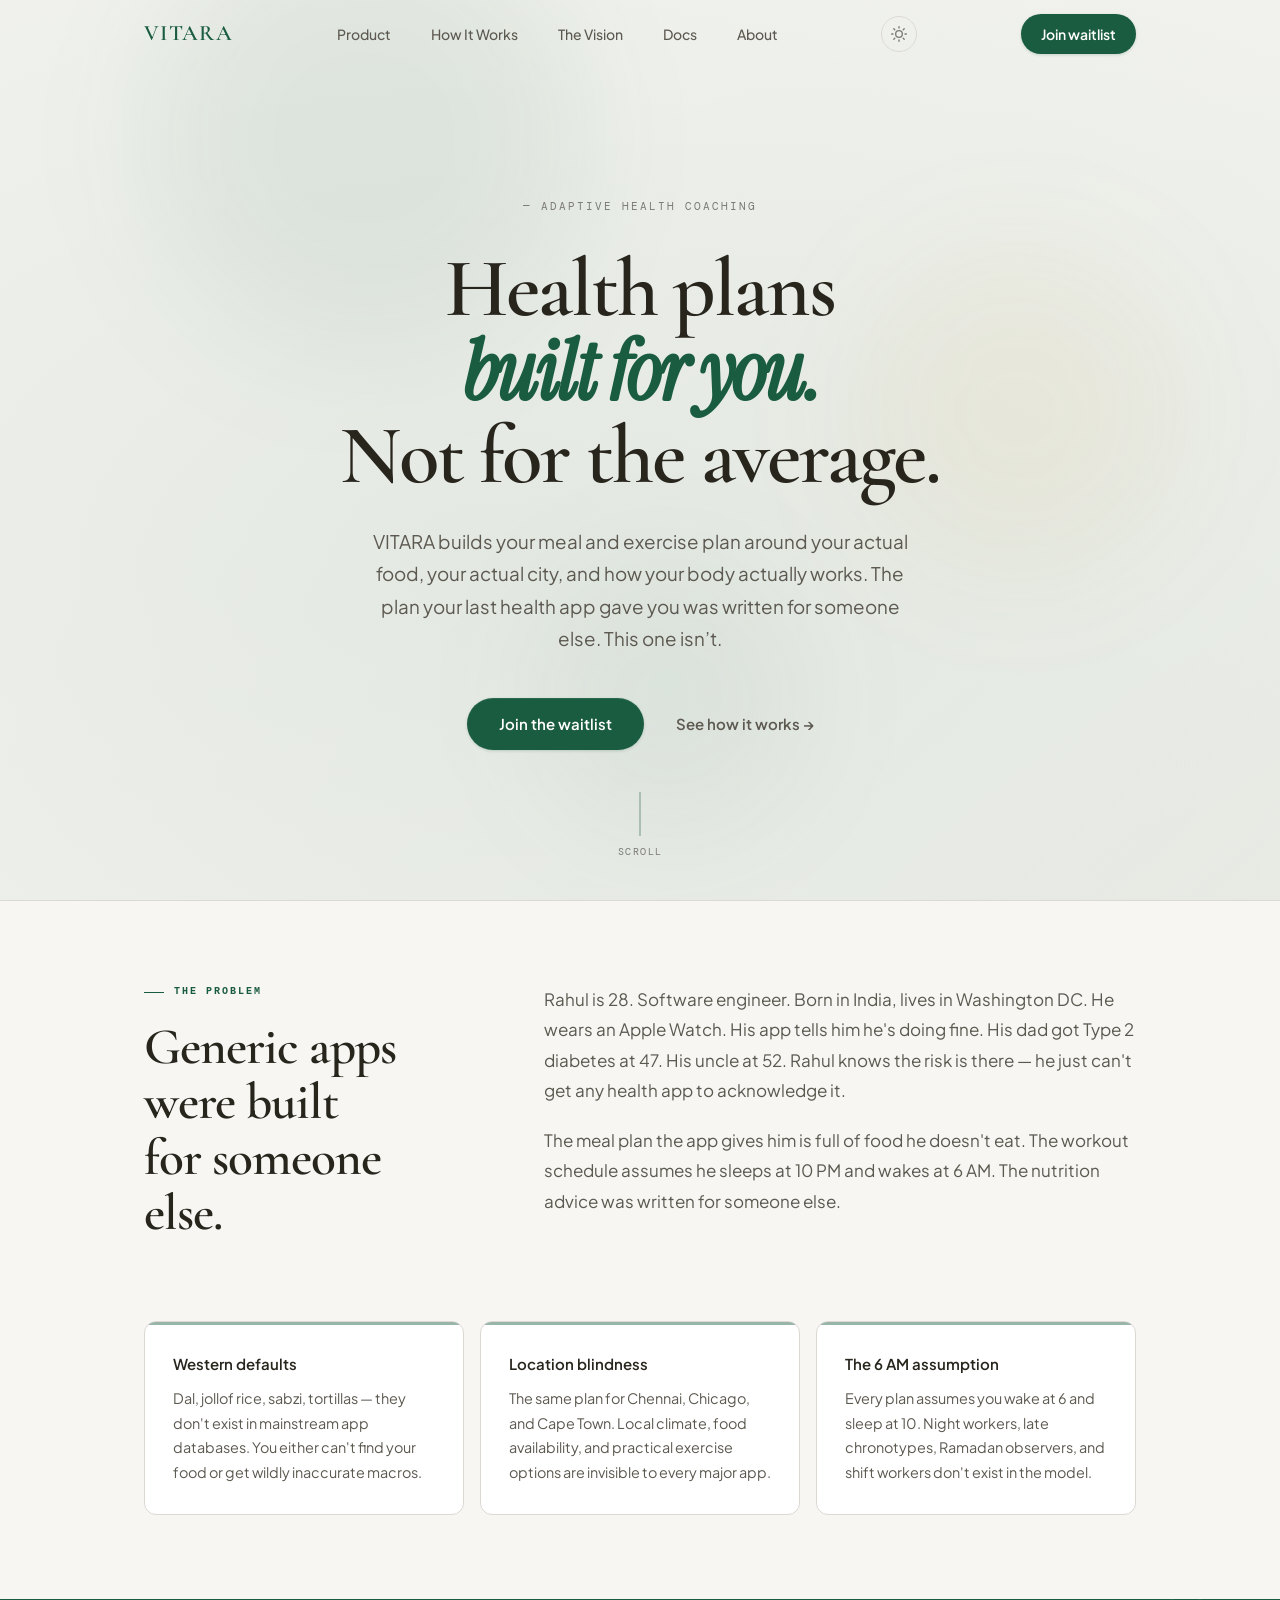
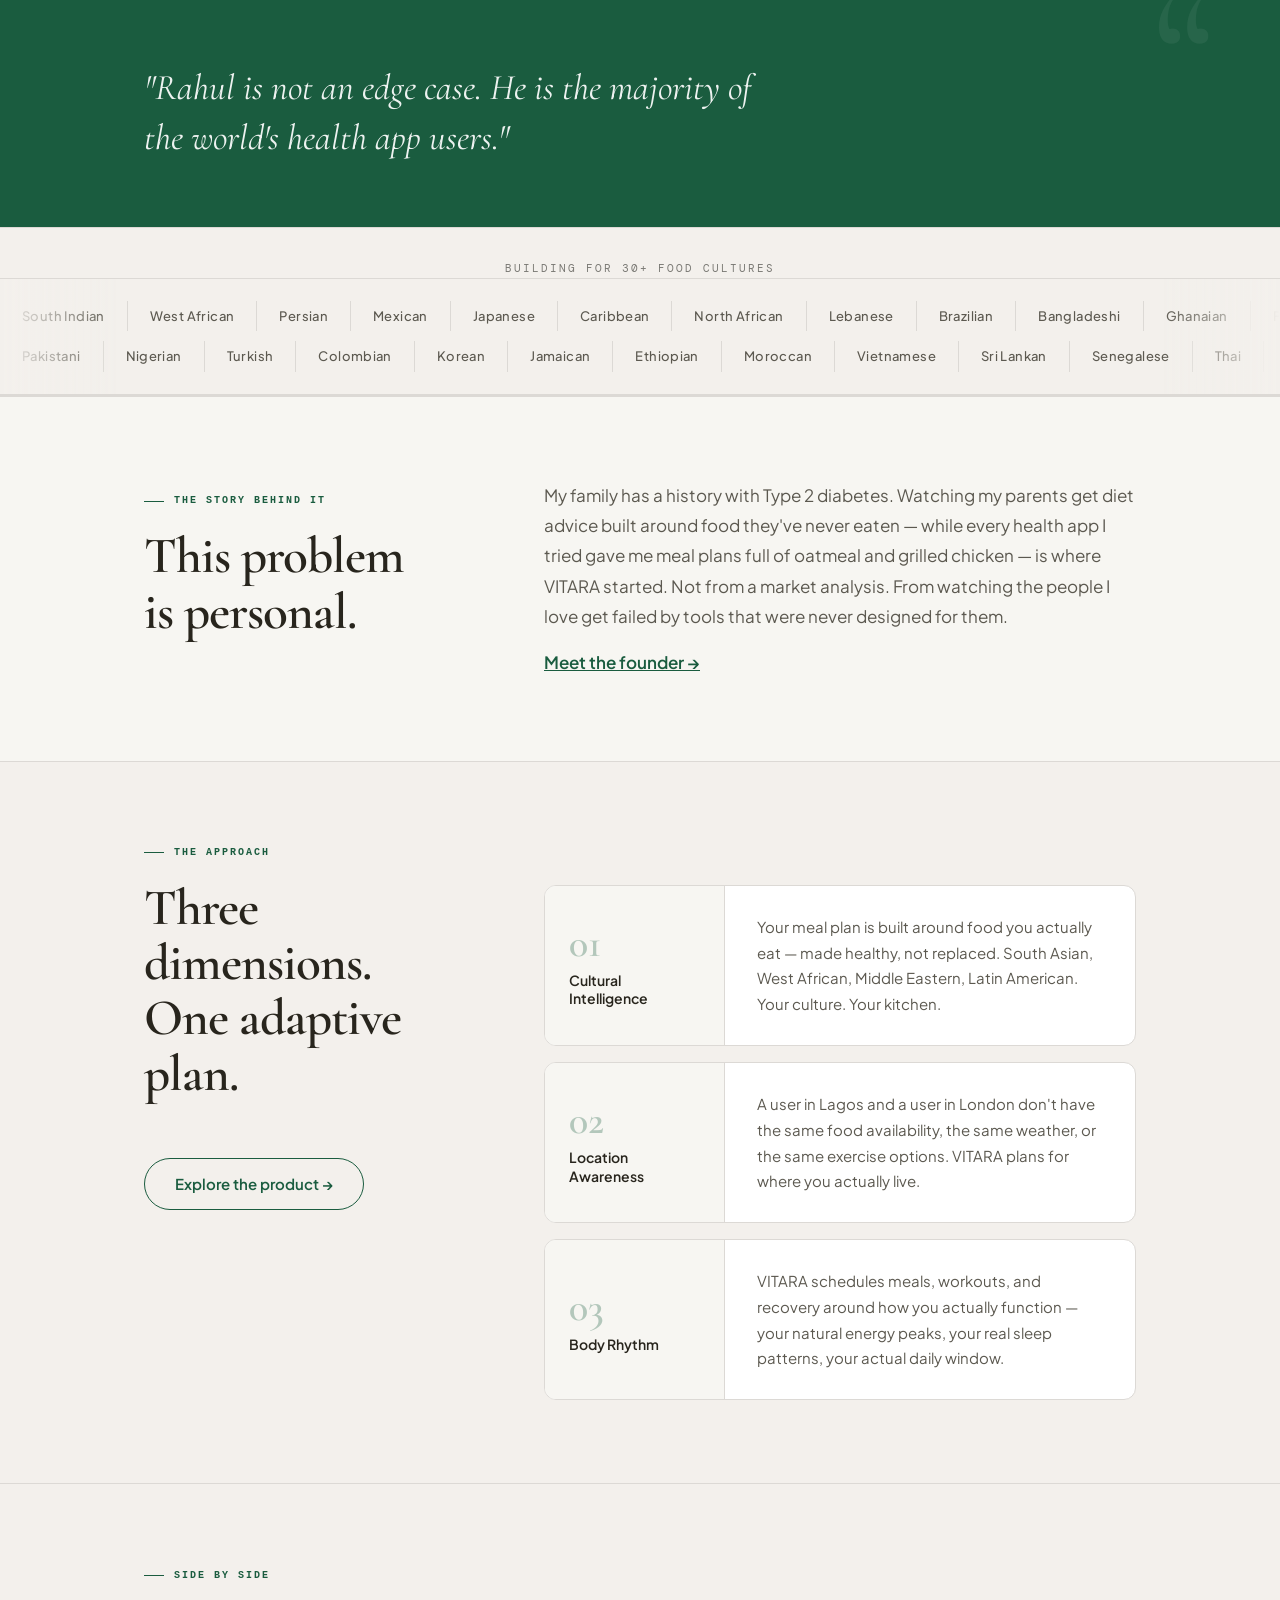
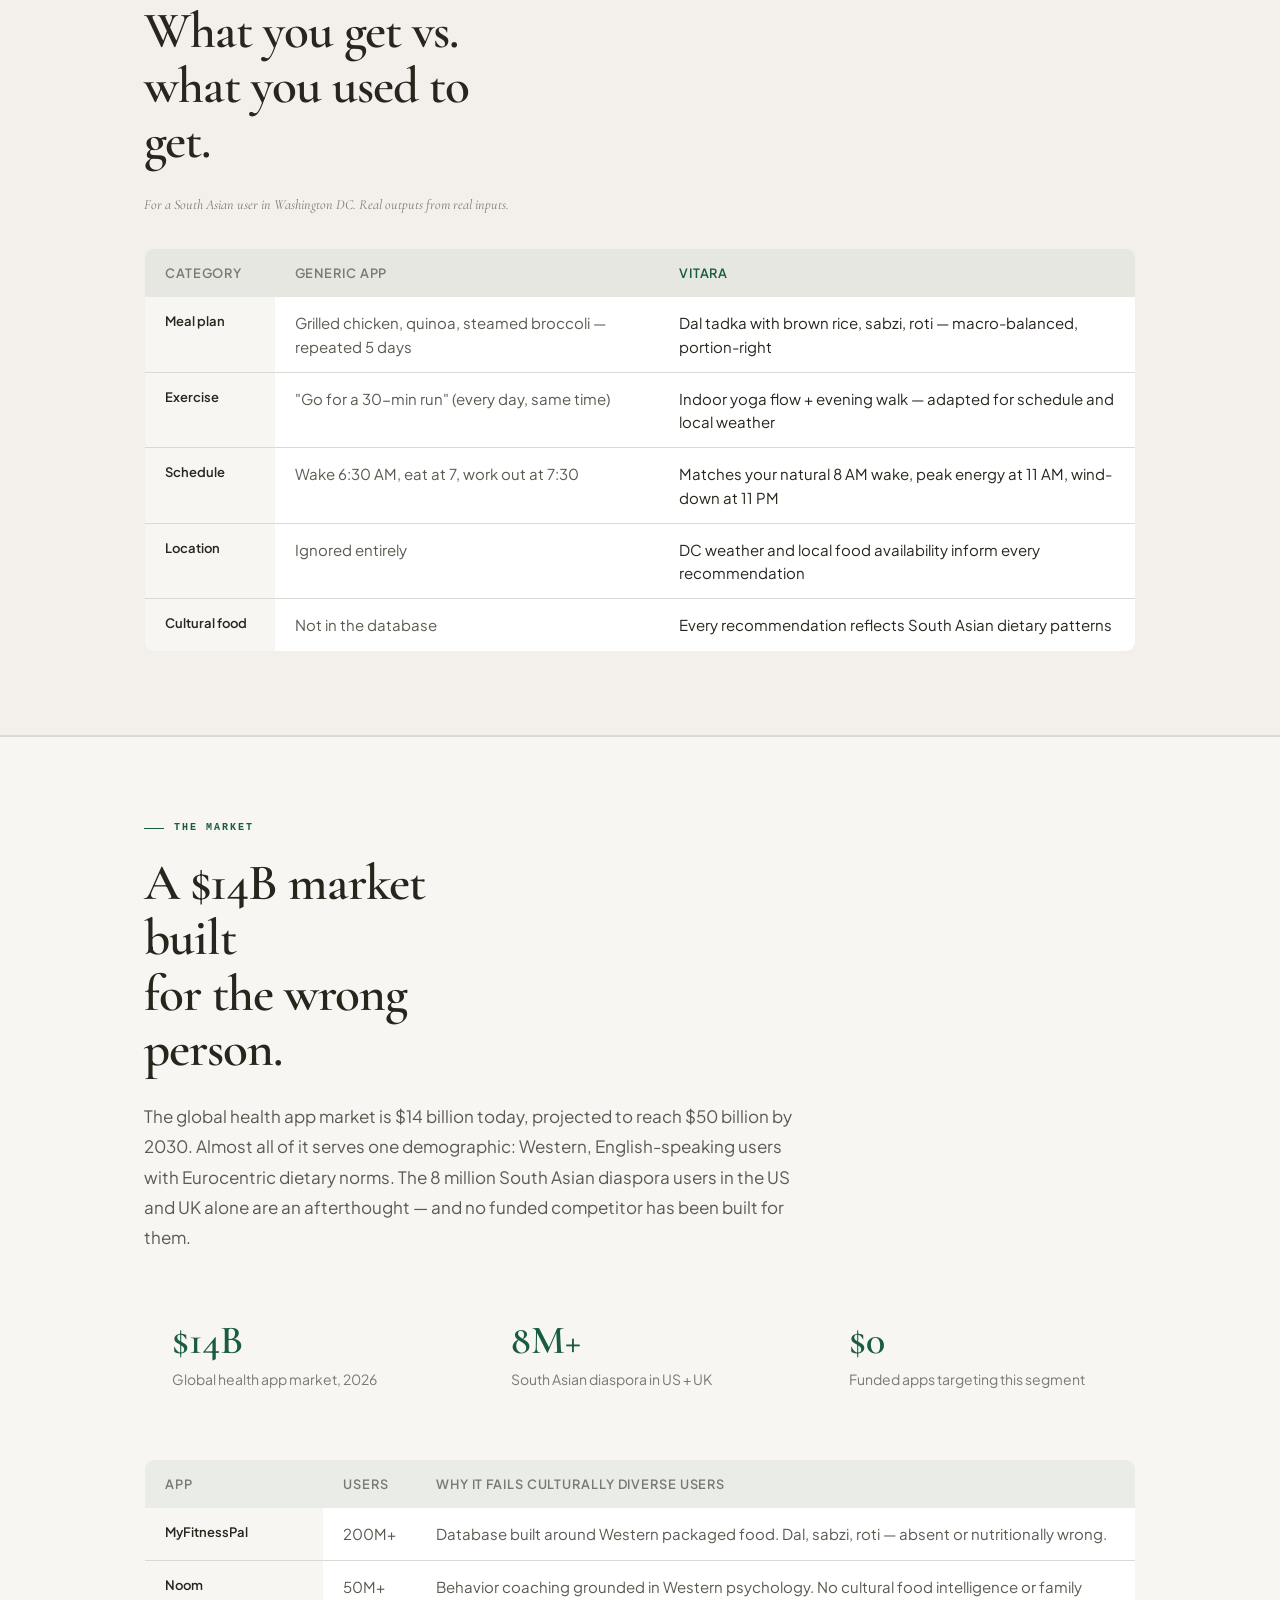
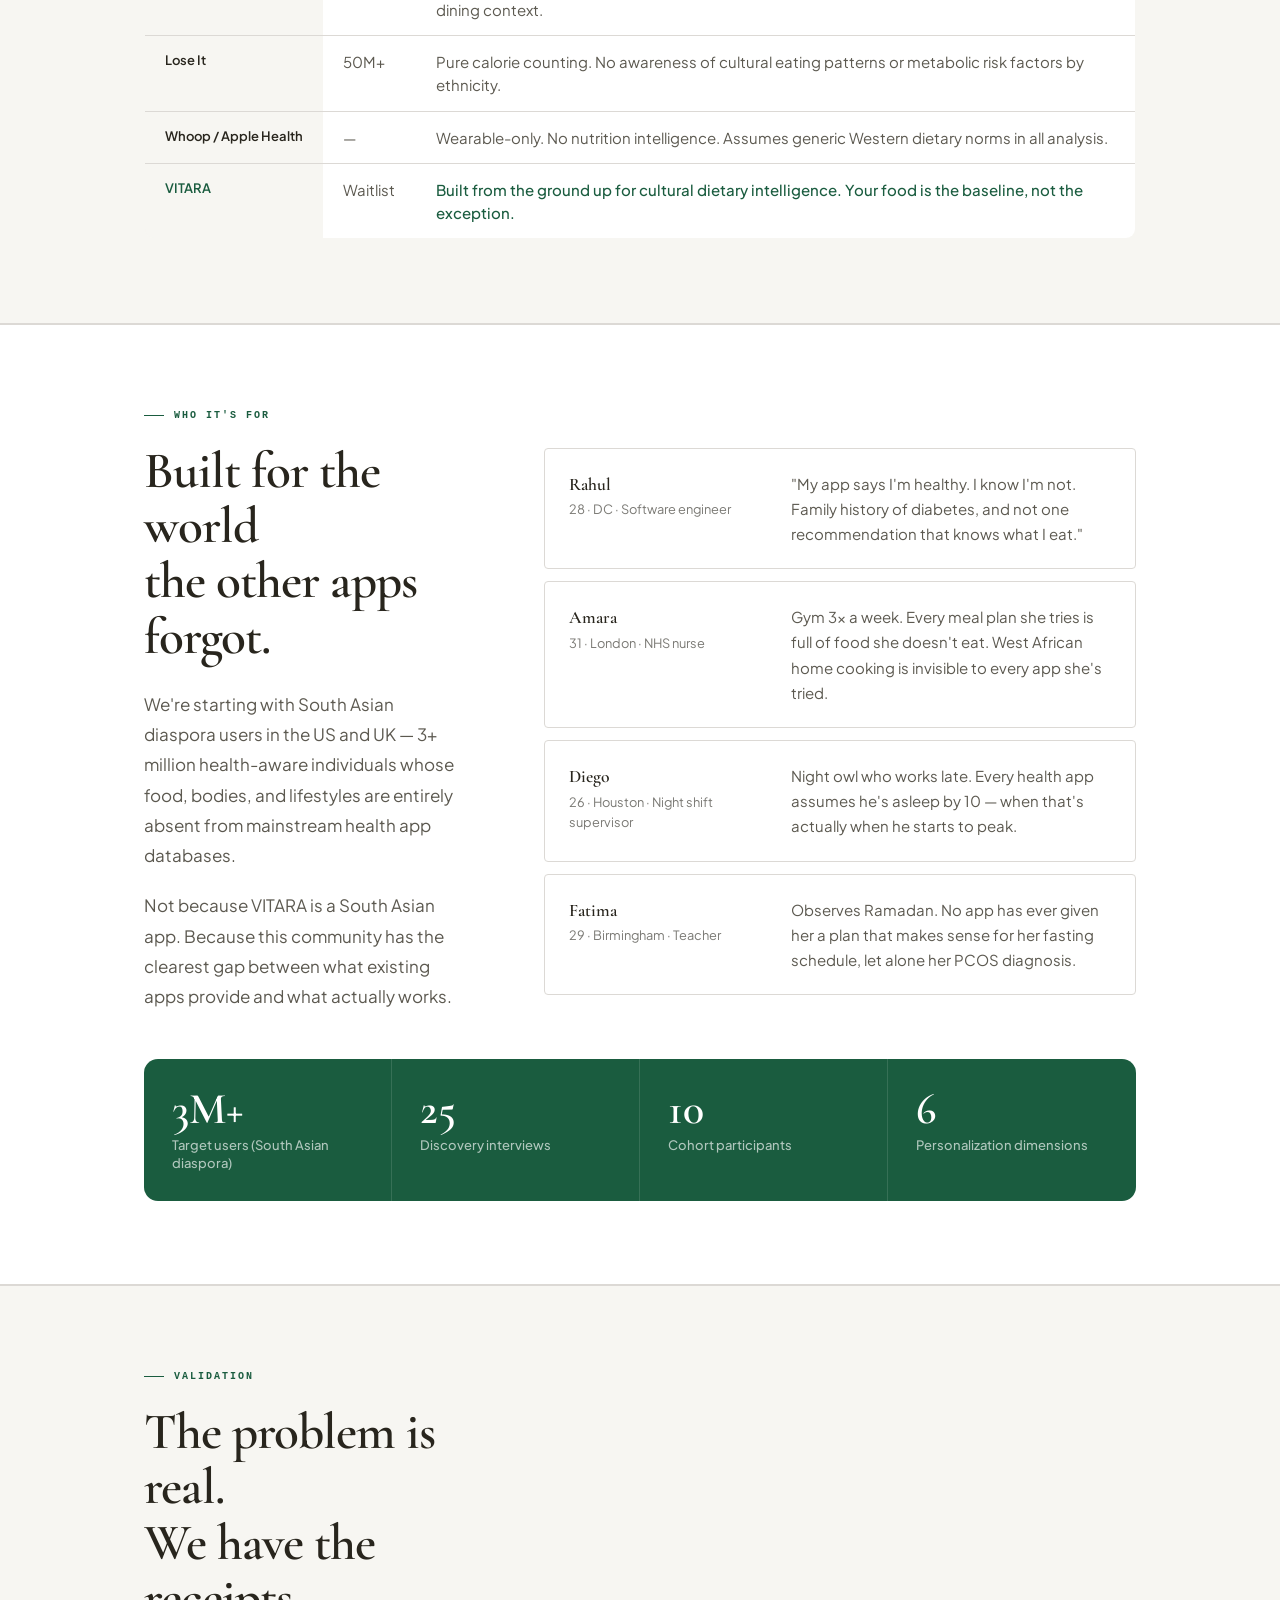
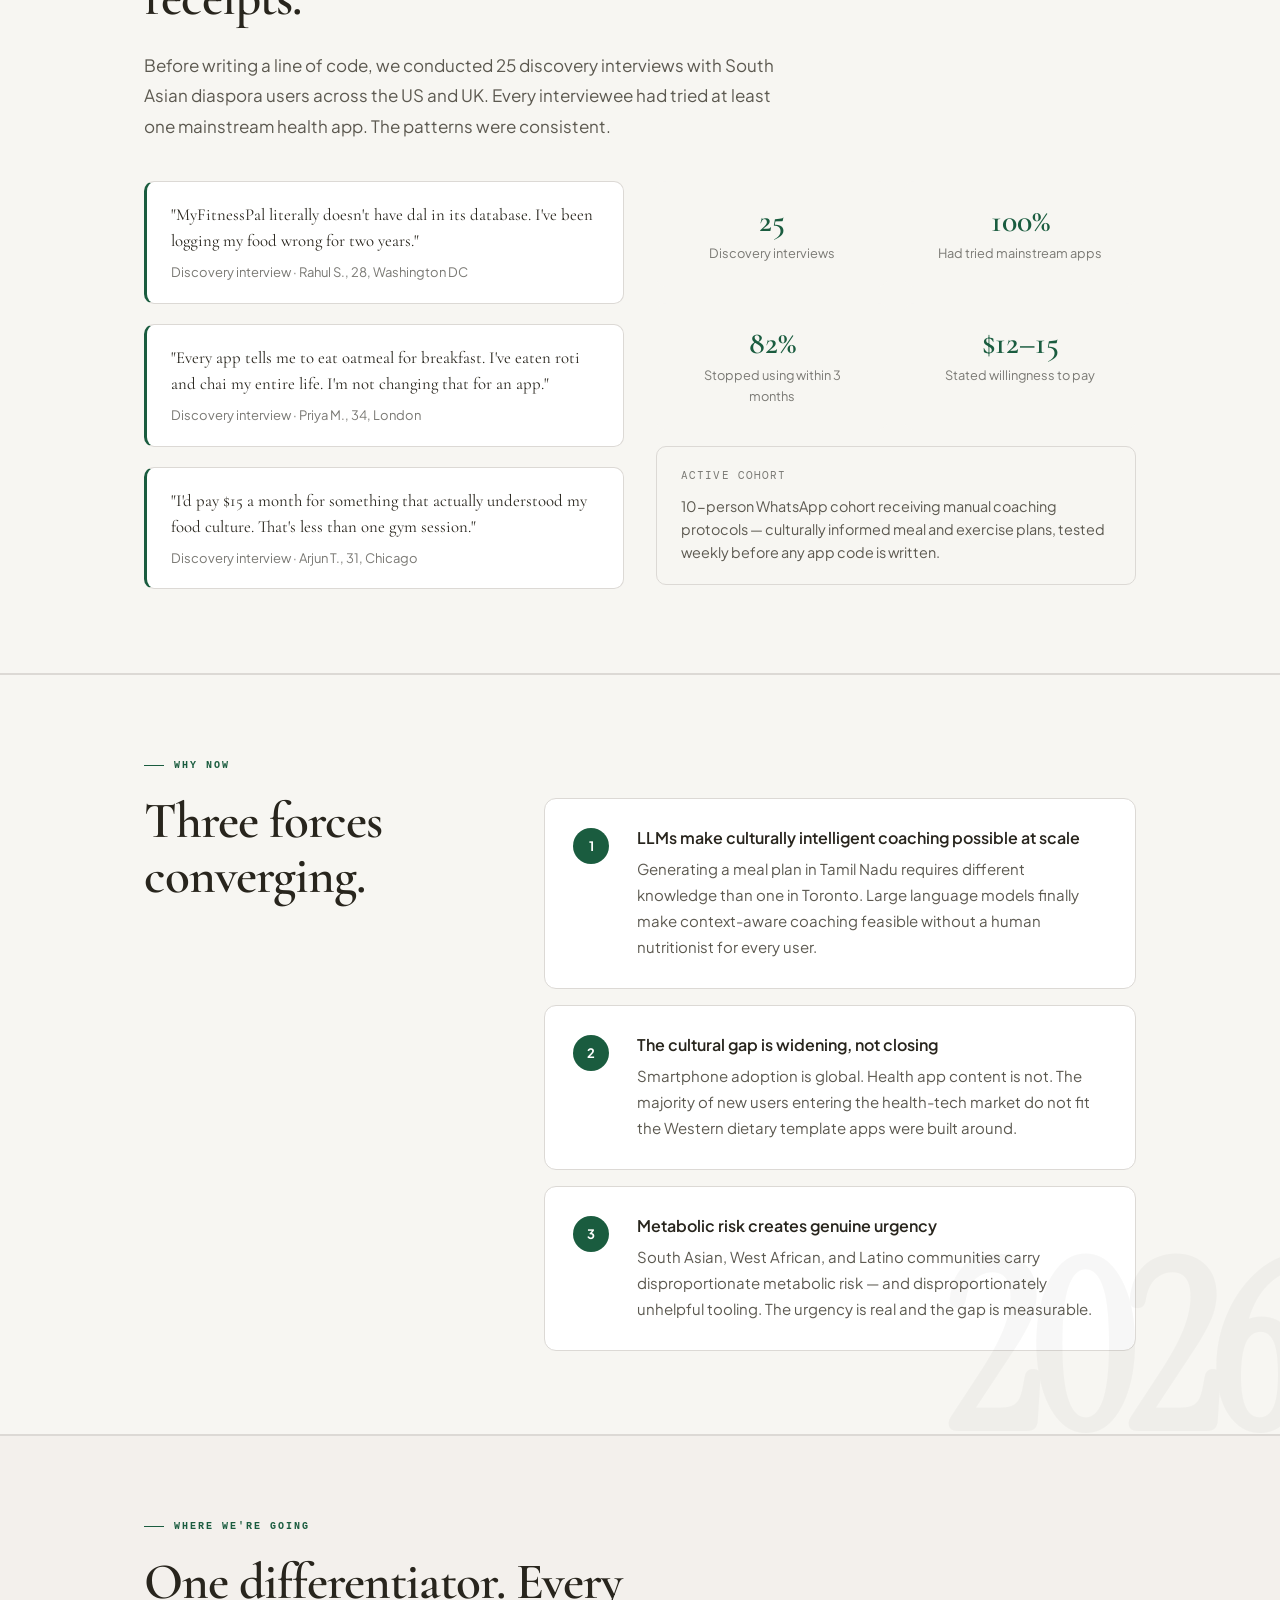
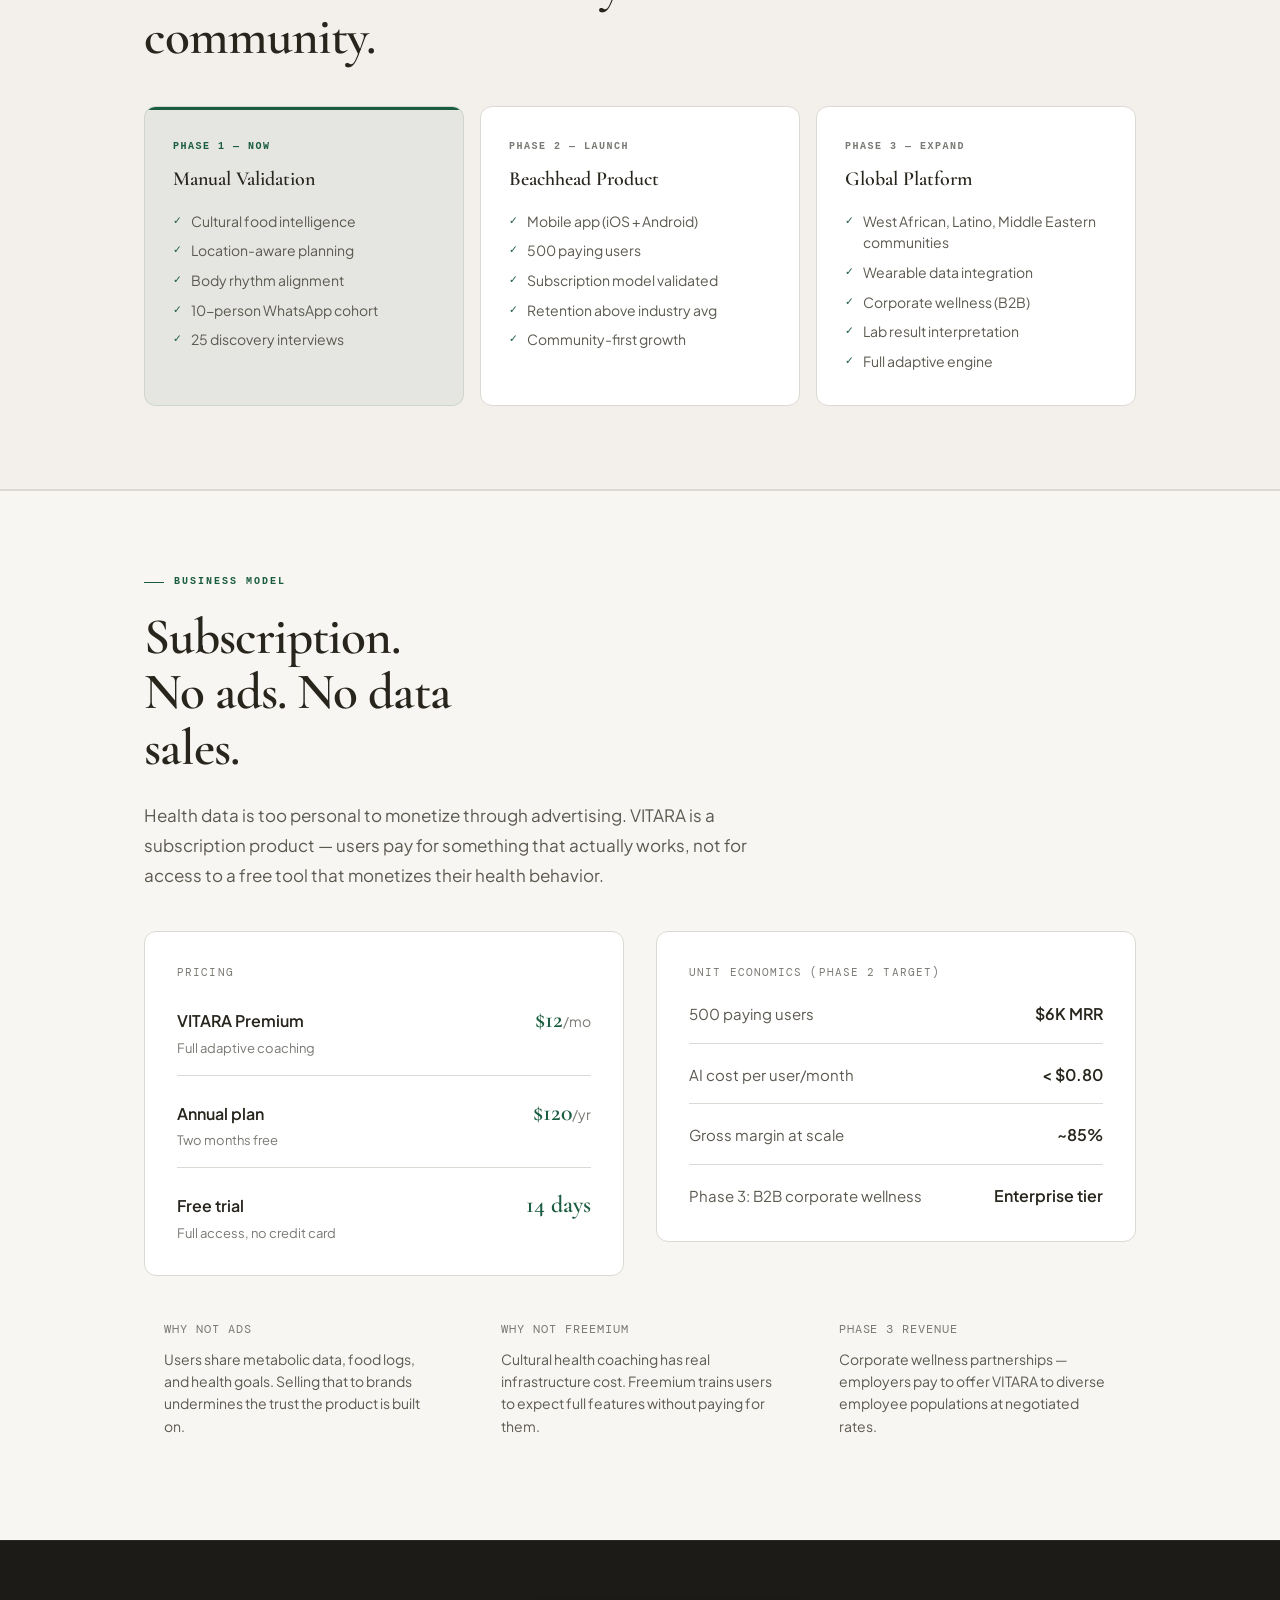
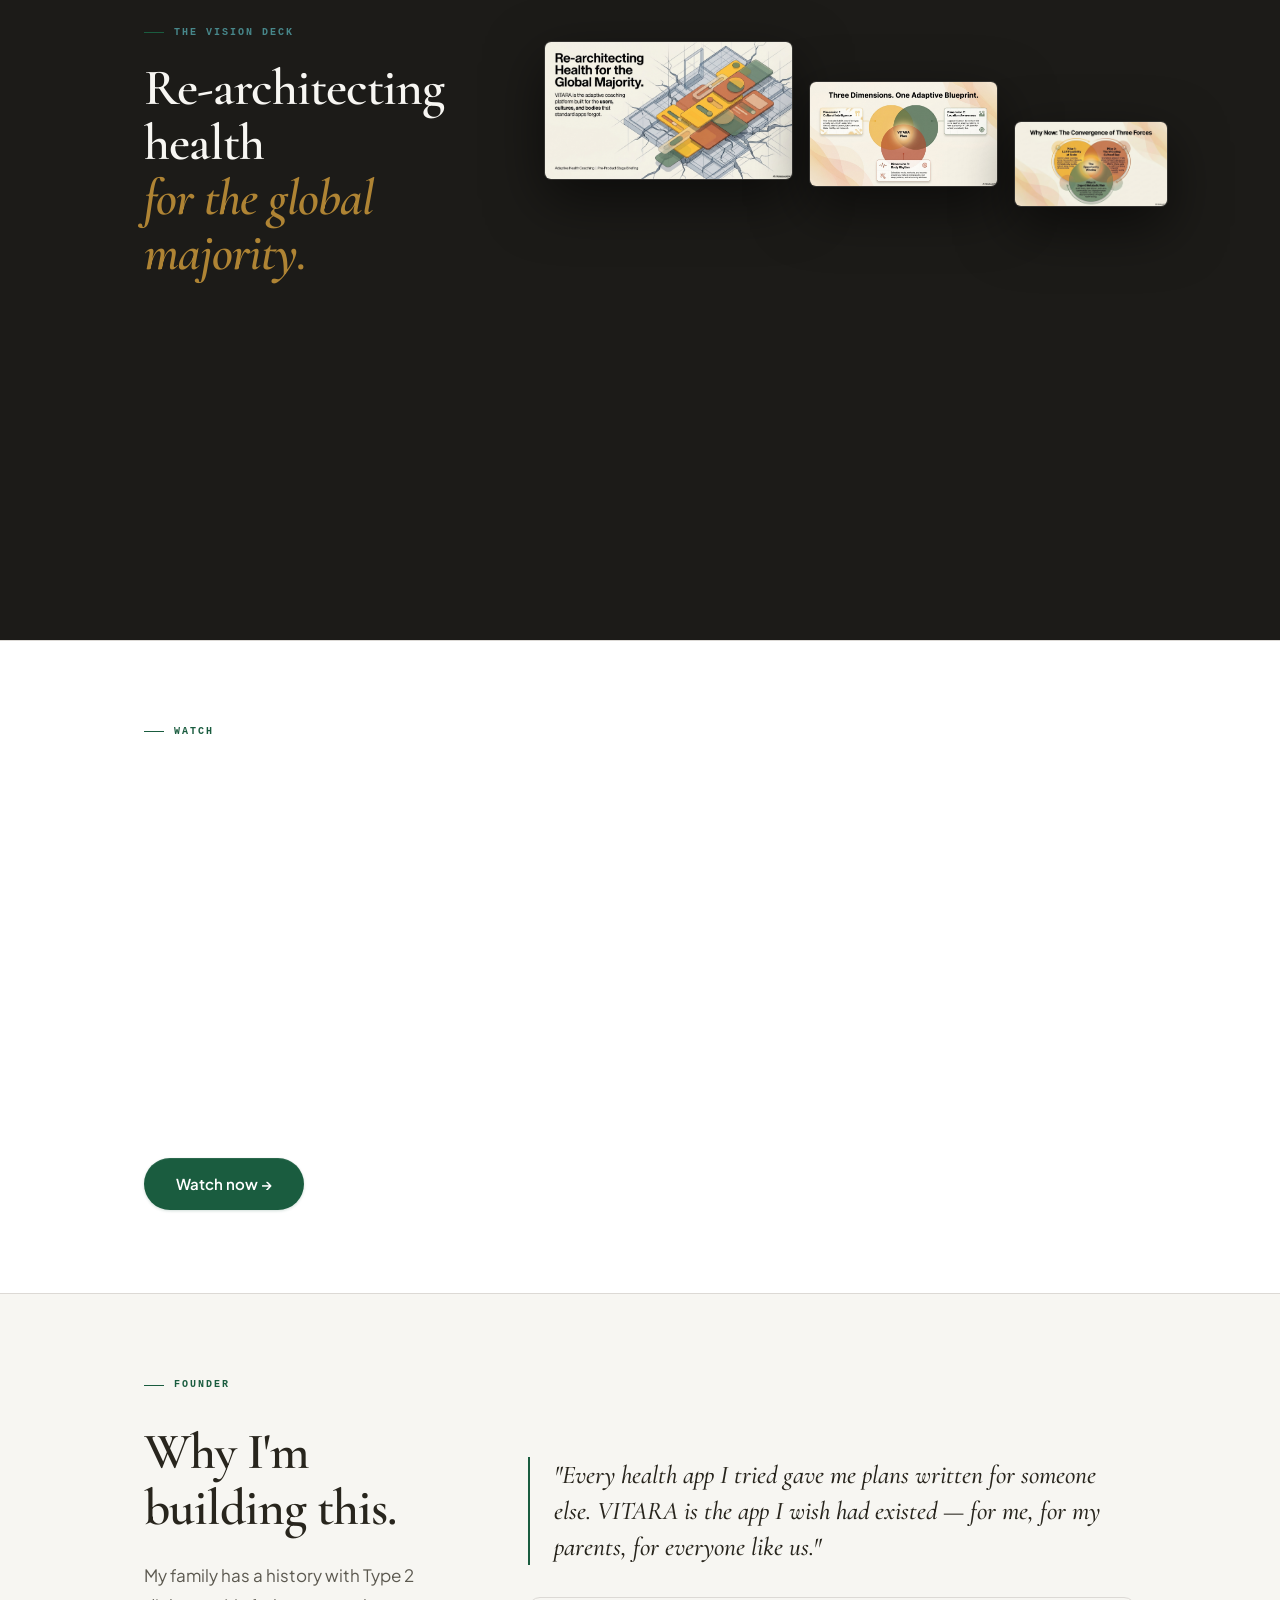
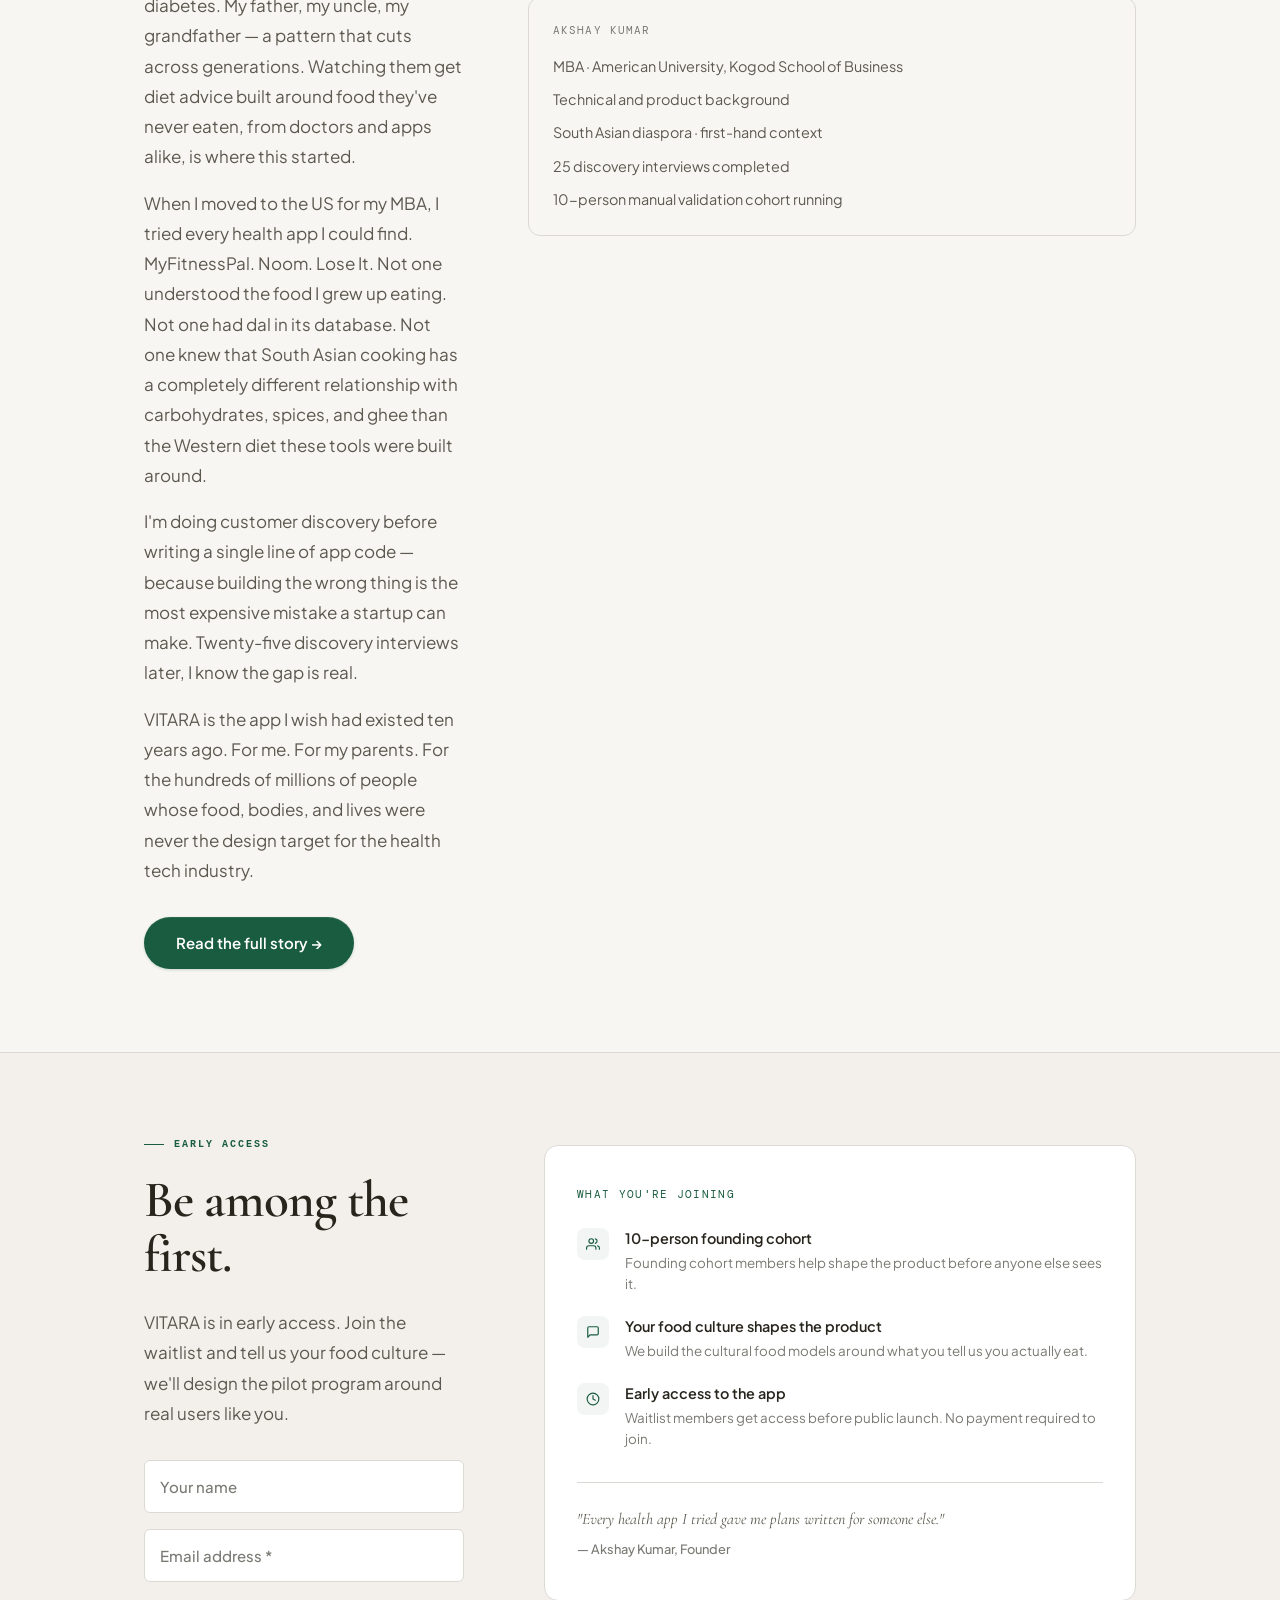
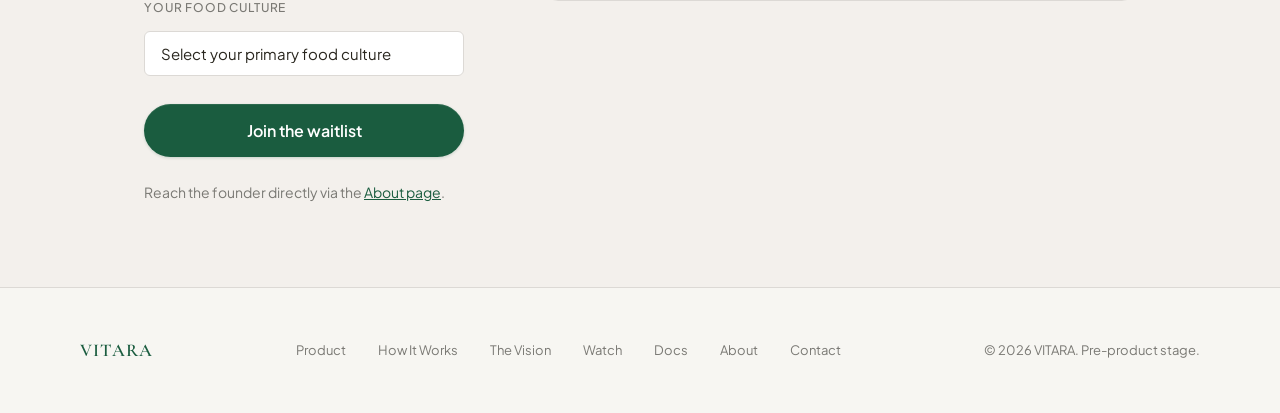
==== commit 708076fc: "feat: homepage — add market size, validation, business model, expanded founder story Professor Leif " ====
--- a/index.html
+++ b/index.html
@@ -146,6 +146,22 @@
   </div>
 </div>
 
+<hr class="section-divider">
+
+<!-- FOUNDER STORY CALLOUT -->
+<section class="section" id="founder-story">
+  <div class="container section-split section-split-center">
+    <div>
+      <p class="section-label">The story behind it</p>
+      <h2 class="section-title-lg reveal">This problem<br>is personal.</h2>
+    </div>
+    <div>
+      <p class="section-body reveal">My family has a history with Type 2 diabetes. Watching my parents get diet advice built around food they've never eaten — while every health app I tried gave me meal plans full of oatmeal and grilled chicken — is where VITARA started. Not from a market analysis. From watching the people I love get failed by tools that were never designed for them.</p>
+      <p class="section-body reveal" style="margin-top:1rem;"><a href="about/" style="color:var(--green);font-weight:600;">Meet the founder →</a></p>
+    </div>
+  </div>
+</section>
+
 <!-- APPROACH TEASER -->
 <section class="section" id="approach">
   <div class="container">
@@ -233,6 +249,71 @@
 
 <hr class="section-divider">
 
+<!-- MARKET SIZE -->
+<section class="section" id="market">
+  <div class="container">
+    <p class="section-label">The market</p>
+    <h2 class="section-title-lg reveal">A $14B market built<br>for the wrong person.</h2>
+    <p class="section-body reveal" style="max-width:660px;">The global health app market is $14 billion today, projected to reach $50 billion by 2030. Almost all of it serves one demographic: Western, English-speaking users with Eurocentric dietary norms. The 8 million South Asian diaspora users in the US and UK alone are an afterthought — and no funded competitor has been built for them.</p>
+
+    <div style="display:grid;grid-template-columns:repeat(3,1fr);gap:1.5rem;margin-top:2.5rem;" class="reveal">
+      <div style="padding:1.75rem;background:var(--cream);border-radius:12px;">
+        <p style="font-family:var(--ff-serif);font-size:2.5rem;font-weight:600;color:var(--green);line-height:1;margin-bottom:0.5rem;">$14B</p>
+        <p style="font-size:0.875rem;color:var(--ink-3);">Global health app market, 2026</p>
+      </div>
+      <div style="padding:1.75rem;background:var(--cream);border-radius:12px;">
+        <p style="font-family:var(--ff-serif);font-size:2.5rem;font-weight:600;color:var(--green);line-height:1;margin-bottom:0.5rem;">8M+</p>
+        <p style="font-size:0.875rem;color:var(--ink-3);">South Asian diaspora in US + UK</p>
+      </div>
+      <div style="padding:1.75rem;background:var(--cream);border-radius:12px;">
+        <p style="font-family:var(--ff-serif);font-size:2.5rem;font-weight:600;color:var(--green);line-height:1;margin-bottom:0.5rem;">$0</p>
+        <p style="font-size:0.875rem;color:var(--ink-3);">Funded apps targeting this segment</p>
+      </div>
+    </div>
+
+    <div class="table-scroll reveal" style="margin-top:2.5rem;">
+      <table class="compare-table" style="min-width:580px;">
+        <thead>
+          <tr>
+            <th>App</th>
+            <th>Users</th>
+            <th>Why it fails culturally diverse users</th>
+          </tr>
+        </thead>
+        <tbody>
+          <tr>
+            <td class="td-cat">MyFitnessPal</td>
+            <td>200M+</td>
+            <td>Database built around Western packaged food. Dal, sabzi, roti — absent or nutritionally wrong.</td>
+          </tr>
+          <tr>
+            <td class="td-cat">Noom</td>
+            <td>50M+</td>
+            <td>Behavior coaching grounded in Western psychology. No cultural food intelligence or family dining context.</td>
+          </tr>
+          <tr>
+            <td class="td-cat">Lose It</td>
+            <td>50M+</td>
+            <td>Pure calorie counting. No awareness of cultural eating patterns or metabolic risk factors by ethnicity.</td>
+          </tr>
+          <tr>
+            <td class="td-cat">Whoop / Apple Health</td>
+            <td>—</td>
+            <td>Wearable-only. No nutrition intelligence. Assumes generic Western dietary norms in all analysis.</td>
+          </tr>
+          <tr>
+            <td class="td-cat" style="color:var(--green);font-weight:600;">VITARA</td>
+            <td>Waitlist</td>
+            <td style="color:var(--green);font-weight:500;">Built from the ground up for cultural dietary intelligence. Your food is the baseline, not the exception.</td>
+          </tr>
+        </tbody>
+      </table>
+    </div>
+  </div>
+</section>
+
+<hr class="section-divider">
+
 <!-- WHO IT'S FOR -->
 <section class="section" id="who">
   <div class="container">
@@ -293,6 +374,59 @@
       <div class="stat">
         <p class="stat-num"><span class="count-up" data-target="6">0</span></p>
         <p class="stat-label">Personalization dimensions</p>
+      </div>
+    </div>
+  </div>
+</section>
+
+<hr class="section-divider">
+
+<!-- VALIDATION -->
+<section class="section" id="validation">
+  <div class="container">
+    <p class="section-label">Validation</p>
+    <h2 class="section-title-lg reveal">The problem is real.<br>We have the receipts.</h2>
+    <p class="section-body reveal" style="max-width:660px;">Before writing a line of code, we conducted 25 discovery interviews with South Asian diaspora users across the US and UK. Every interviewee had tried at least one mainstream health app. The patterns were consistent.</p>
+
+    <div style="display:grid;grid-template-columns:1fr 1fr;gap:2rem;margin-top:2.5rem;align-items:start;">
+      <div style="display:flex;flex-direction:column;gap:1.25rem;">
+        <div style="padding:1.25rem 1.5rem;background:var(--white);border:1px solid var(--rule);border-radius:10px;border-left:3px solid var(--green);" class="reveal">
+          <p style="font-family:var(--ff-serif);font-size:1.05rem;color:var(--ink);line-height:1.55;">"MyFitnessPal literally doesn't have dal in its database. I've been logging my food wrong for two years."</p>
+          <p style="margin-top:0.5rem;font-size:0.8125rem;color:var(--ink-3);">Discovery interview · Rahul S., 28, Washington DC</p>
+        </div>
+        <div style="padding:1.25rem 1.5rem;background:var(--white);border:1px solid var(--rule);border-radius:10px;border-left:3px solid var(--green);" class="reveal">
+          <p style="font-family:var(--ff-serif);font-size:1.05rem;color:var(--ink);line-height:1.55;">"Every app tells me to eat oatmeal for breakfast. I've eaten roti and chai my entire life. I'm not changing that for an app."</p>
+          <p style="margin-top:0.5rem;font-size:0.8125rem;color:var(--ink-3);">Discovery interview · Priya M., 34, London</p>
+        </div>
+        <div style="padding:1.25rem 1.5rem;background:var(--white);border:1px solid var(--rule);border-radius:10px;border-left:3px solid var(--green);" class="reveal">
+          <p style="font-family:var(--ff-serif);font-size:1.05rem;color:var(--ink);line-height:1.55;">"I'd pay $15 a month for something that actually understood my food culture. That's less than one gym session."</p>
+          <p style="margin-top:0.5rem;font-size:0.8125rem;color:var(--ink-3);">Discovery interview · Arjun T., 31, Chicago</p>
+        </div>
+      </div>
+
+      <div style="display:flex;flex-direction:column;gap:1rem;">
+        <div style="display:grid;grid-template-columns:1fr 1fr;gap:1rem;" class="reveal">
+          <div style="padding:1.5rem;background:var(--cream);border-radius:10px;text-align:center;">
+            <p style="font-family:var(--ff-serif);font-size:2rem;font-weight:600;color:var(--green);line-height:1;">25</p>
+            <p style="font-size:0.8rem;color:var(--ink-3);margin-top:0.375rem;">Discovery interviews</p>
+          </div>
+          <div style="padding:1.5rem;background:var(--cream);border-radius:10px;text-align:center;">
+            <p style="font-family:var(--ff-serif);font-size:2rem;font-weight:600;color:var(--green);line-height:1;">100%</p>
+            <p style="font-size:0.8rem;color:var(--ink-3);margin-top:0.375rem;">Had tried mainstream apps</p>
+          </div>
+          <div style="padding:1.5rem;background:var(--cream);border-radius:10px;text-align:center;">
+            <p style="font-family:var(--ff-serif);font-size:2rem;font-weight:600;color:var(--green);line-height:1;">82%</p>
+            <p style="font-size:0.8rem;color:var(--ink-3);margin-top:0.375rem;">Stopped using within 3 months</p>
+          </div>
+          <div style="padding:1.5rem;background:var(--cream);border-radius:10px;text-align:center;">
+            <p style="font-family:var(--ff-serif);font-size:2rem;font-weight:600;color:var(--green);line-height:1;">$12–15</p>
+            <p style="font-size:0.8rem;color:var(--ink-3);margin-top:0.375rem;">Stated willingness to pay</p>
+          </div>
+        </div>
+        <div style="padding:1.25rem 1.5rem;background:var(--cream);border-radius:10px;border:1px solid var(--rule);" class="reveal">
+          <p style="font-size:0.6875rem;font-family:var(--ff-mono);text-transform:uppercase;letter-spacing:0.1em;color:var(--ink-3);margin-bottom:0.625rem;">Active cohort</p>
+          <p style="font-size:0.9rem;color:var(--ink-2);line-height:1.6;">10-person WhatsApp cohort receiving manual coaching protocols — culturally informed meal and exercise plans, tested weekly before any app code is written.</p>
+        </div>
       </div>
     </div>
   </div>
@@ -378,6 +512,87 @@
   </div>
 </section>
 
+<hr class="section-divider">
+
+<!-- BUSINESS MODEL -->
+<section class="section" id="business-model">
+  <div class="container">
+    <p class="section-label">Business model</p>
+    <h2 class="section-title-lg reveal">Subscription.<br>No ads. No data sales.</h2>
+    <p class="section-body reveal" style="max-width:660px;">Health data is too personal to monetize through advertising. VITARA is a subscription product — users pay for something that actually works, not for access to a free tool that monetizes their health behavior.</p>
+
+    <div style="display:grid;grid-template-columns:1fr 1fr;gap:2rem;margin-top:2.5rem;align-items:start;">
+      <div class="reveal">
+        <div style="padding:2rem;background:var(--white);border:1px solid var(--rule);border-radius:12px;">
+          <p style="font-size:0.6875rem;font-family:var(--ff-mono);letter-spacing:0.1em;text-transform:uppercase;color:var(--ink-3);margin-bottom:1.25rem;">Pricing</p>
+          <div style="display:flex;flex-direction:column;gap:1.125rem;">
+            <div style="display:flex;justify-content:space-between;align-items:baseline;padding-bottom:1rem;border-bottom:1px solid var(--rule);">
+              <div>
+                <p style="font-weight:600;color:var(--ink);">VITARA Premium</p>
+                <p style="font-size:0.8125rem;color:var(--ink-3);margin-top:0.25rem;">Full adaptive coaching</p>
+              </div>
+              <p style="font-family:var(--ff-serif);font-size:1.5rem;font-weight:600;color:var(--green);">$12<span style="font-size:0.875rem;font-family:var(--ff-sans);font-weight:400;color:var(--ink-3);">/mo</span></p>
+            </div>
+            <div style="display:flex;justify-content:space-between;align-items:baseline;padding-bottom:1rem;border-bottom:1px solid var(--rule);">
+              <div>
+                <p style="font-weight:600;color:var(--ink);">Annual plan</p>
+                <p style="font-size:0.8125rem;color:var(--ink-3);margin-top:0.25rem;">Two months free</p>
+              </div>
+              <p style="font-family:var(--ff-serif);font-size:1.5rem;font-weight:600;color:var(--green);">$120<span style="font-size:0.875rem;font-family:var(--ff-sans);font-weight:400;color:var(--ink-3);">/yr</span></p>
+            </div>
+            <div style="display:flex;justify-content:space-between;align-items:baseline;">
+              <div>
+                <p style="font-weight:600;color:var(--ink);">Free trial</p>
+                <p style="font-size:0.8125rem;color:var(--ink-3);margin-top:0.25rem;">Full access, no credit card</p>
+              </div>
+              <p style="font-family:var(--ff-serif);font-size:1.5rem;font-weight:600;color:var(--green);">14 days</p>
+            </div>
+          </div>
+        </div>
+      </div>
+
+      <div class="reveal">
+        <div style="padding:2rem;background:var(--white);border:1px solid var(--rule);border-radius:12px;">
+          <p style="font-size:0.6875rem;font-family:var(--ff-mono);letter-spacing:0.1em;text-transform:uppercase;color:var(--ink-3);margin-bottom:1.25rem;">Unit economics (Phase 2 target)</p>
+          <div style="display:flex;flex-direction:column;gap:1.125rem;">
+            <div style="display:flex;justify-content:space-between;align-items:baseline;padding-bottom:1rem;border-bottom:1px solid var(--rule);">
+              <p style="color:var(--ink-2);font-size:0.9375rem;">500 paying users</p>
+              <p style="font-weight:600;color:var(--ink);">$6K MRR</p>
+            </div>
+            <div style="display:flex;justify-content:space-between;align-items:baseline;padding-bottom:1rem;border-bottom:1px solid var(--rule);">
+              <p style="color:var(--ink-2);font-size:0.9375rem;">AI cost per user/month</p>
+              <p style="font-weight:600;color:var(--ink);">&lt; $0.80</p>
+            </div>
+            <div style="display:flex;justify-content:space-between;align-items:baseline;padding-bottom:1rem;border-bottom:1px solid var(--rule);">
+              <p style="color:var(--ink-2);font-size:0.9375rem;">Gross margin at scale</p>
+              <p style="font-weight:600;color:var(--ink);">~85%</p>
+            </div>
+            <div style="display:flex;justify-content:space-between;align-items:baseline;">
+              <p style="color:var(--ink-2);font-size:0.9375rem;">Phase 3: B2B corporate wellness</p>
+              <p style="font-weight:600;color:var(--ink);">Enterprise tier</p>
+            </div>
+          </div>
+        </div>
+      </div>
+    </div>
+
+    <div style="display:grid;grid-template-columns:repeat(3,1fr);gap:1.25rem;margin-top:1.5rem;" class="reveal">
+      <div style="padding:1.25rem;background:var(--cream);border-radius:10px;">
+        <p style="font-size:0.75rem;font-family:var(--ff-mono);text-transform:uppercase;letter-spacing:0.08em;color:var(--ink-3);margin-bottom:0.5rem;">Why not ads</p>
+        <p style="font-size:0.875rem;color:var(--ink-2);line-height:1.6;">Users share metabolic data, food logs, and health goals. Selling that to brands undermines the trust the product is built on.</p>
+      </div>
+      <div style="padding:1.25rem;background:var(--cream);border-radius:10px;">
+        <p style="font-size:0.75rem;font-family:var(--ff-mono);text-transform:uppercase;letter-spacing:0.08em;color:var(--ink-3);margin-bottom:0.5rem;">Why not freemium</p>
+        <p style="font-size:0.875rem;color:var(--ink-2);line-height:1.6;">Cultural health coaching has real infrastructure cost. Freemium trains users to expect full features without paying for them.</p>
+      </div>
+      <div style="padding:1.25rem;background:var(--cream);border-radius:10px;">
+        <p style="font-size:0.75rem;font-family:var(--ff-mono);text-transform:uppercase;letter-spacing:0.08em;color:var(--ink-3);margin-bottom:0.5rem;">Phase 3 revenue</p>
+        <p style="font-size:0.875rem;color:var(--ink-2);line-height:1.6;">Corporate wellness partnerships — employers pay to offer VITARA to diverse employee populations at negotiated rates.</p>
+      </div>
+    </div>
+  </div>
+</section>
+
 <!-- PITCH DECK TEASER -->
 <section class="section section-ink" id="the-vision">
   <div class="container">
@@ -441,15 +656,32 @@
 
 <!-- FOUNDER -->
 <section class="section" id="founder">
-  <div class="container section-split section-split-center">
-    <div>
-      <p class="section-label">Founder</p>
-      <h2 class="section-title-lg reveal">Akshay Kumar</h2>
-      <p class="section-body reveal">MBA student at American University (Kogod School of Business). Technical and product background. South Asian — personally understands the problem VITARA solves.</p>
-      <p class="section-body reveal" style="margin-top:1rem;">Doing customer discovery before writing code — because building the wrong thing is the most expensive mistake a startup can make. <a href="about/" style="color:var(--green);font-weight:600;">Read the full story →</a></p>
-    </div>
-    <div>
-      <p class="pullquote reveal" style="margin:0;">"Every health app I tried gave me plans written for someone else. VITARA is the app I wish existed."</p>
+  <div class="container">
+    <p class="section-label">Founder</p>
+    <div class="section-split" style="gap:4rem;align-items:start;margin-top:2rem;">
+      <div>
+        <h2 class="section-title-lg reveal">Why I'm<br>building this.</h2>
+        <p class="section-body reveal" style="margin-top:1.5rem;">My family has a history with Type 2 diabetes. My father, my uncle, my grandfather — a pattern that cuts across generations. Watching them get diet advice built around food they've never eaten, from doctors and apps alike, is where this started.</p>
+        <p class="section-body reveal" style="margin-top:1rem;">When I moved to the US for my MBA, I tried every health app I could find. MyFitnessPal. Noom. Lose It. Not one understood the food I grew up eating. Not one had dal in its database. Not one knew that South Asian cooking has a completely different relationship with carbohydrates, spices, and ghee than the Western diet these tools were built around.</p>
+        <p class="section-body reveal" style="margin-top:1rem;">I'm doing customer discovery before writing a single line of app code — because building the wrong thing is the most expensive mistake a startup can make. Twenty-five discovery interviews later, I know the gap is real.</p>
+        <p class="section-body reveal" style="margin-top:1rem;">VITARA is the app I wish had existed ten years ago. For me. For my parents. For the hundreds of millions of people whose food, bodies, and lives were never the design target for the health tech industry.</p>
+        <div style="margin-top:2rem;" class="reveal">
+          <a href="about/" class="btn btn-primary">Read the full story →</a>
+        </div>
+      </div>
+      <div>
+        <p class="pullquote reveal">"Every health app I tried gave me plans written for someone else. VITARA is the app I wish had existed — for me, for my parents, for everyone like us."</p>
+        <div style="margin-top:2rem;padding:1.5rem;background:var(--cream);border-radius:12px;border:1px solid var(--rule);" class="reveal">
+          <p style="font-size:0.6875rem;font-family:var(--ff-mono);text-transform:uppercase;letter-spacing:0.1em;color:var(--ink-3);margin-bottom:1rem;">Akshay Kumar</p>
+          <div style="display:flex;flex-direction:column;gap:0.625rem;">
+            <p style="font-size:0.9rem;color:var(--ink-2);">MBA · American University, Kogod School of Business</p>
+            <p style="font-size:0.9rem;color:var(--ink-2);">Technical and product background</p>
+            <p style="font-size:0.9rem;color:var(--ink-2);">South Asian diaspora · first-hand context</p>
+            <p style="font-size:0.9rem;color:var(--ink-2);">25 discovery interviews completed</p>
+            <p style="font-size:0.9rem;color:var(--ink-2);">10-person manual validation cohort running</p>
+          </div>
+        </div>
+      </div>
     </div>
   </div>
 </section>
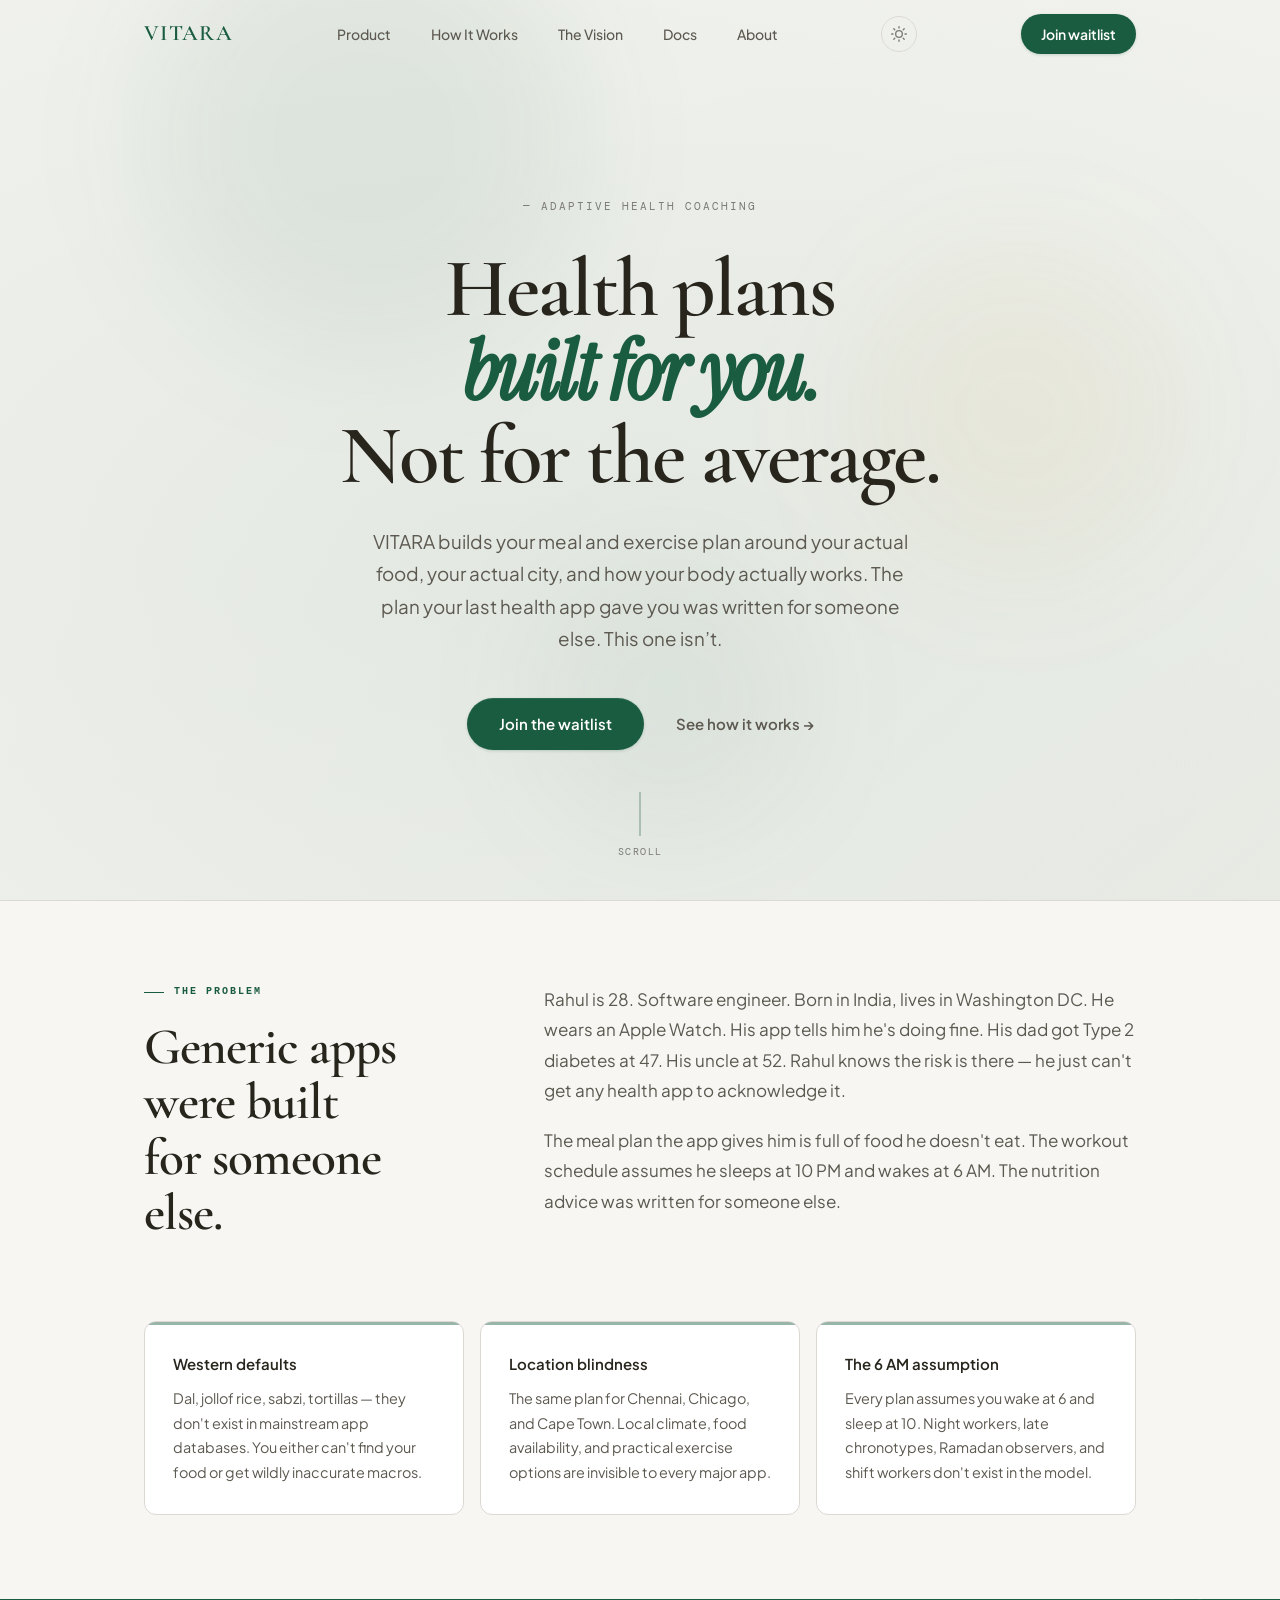
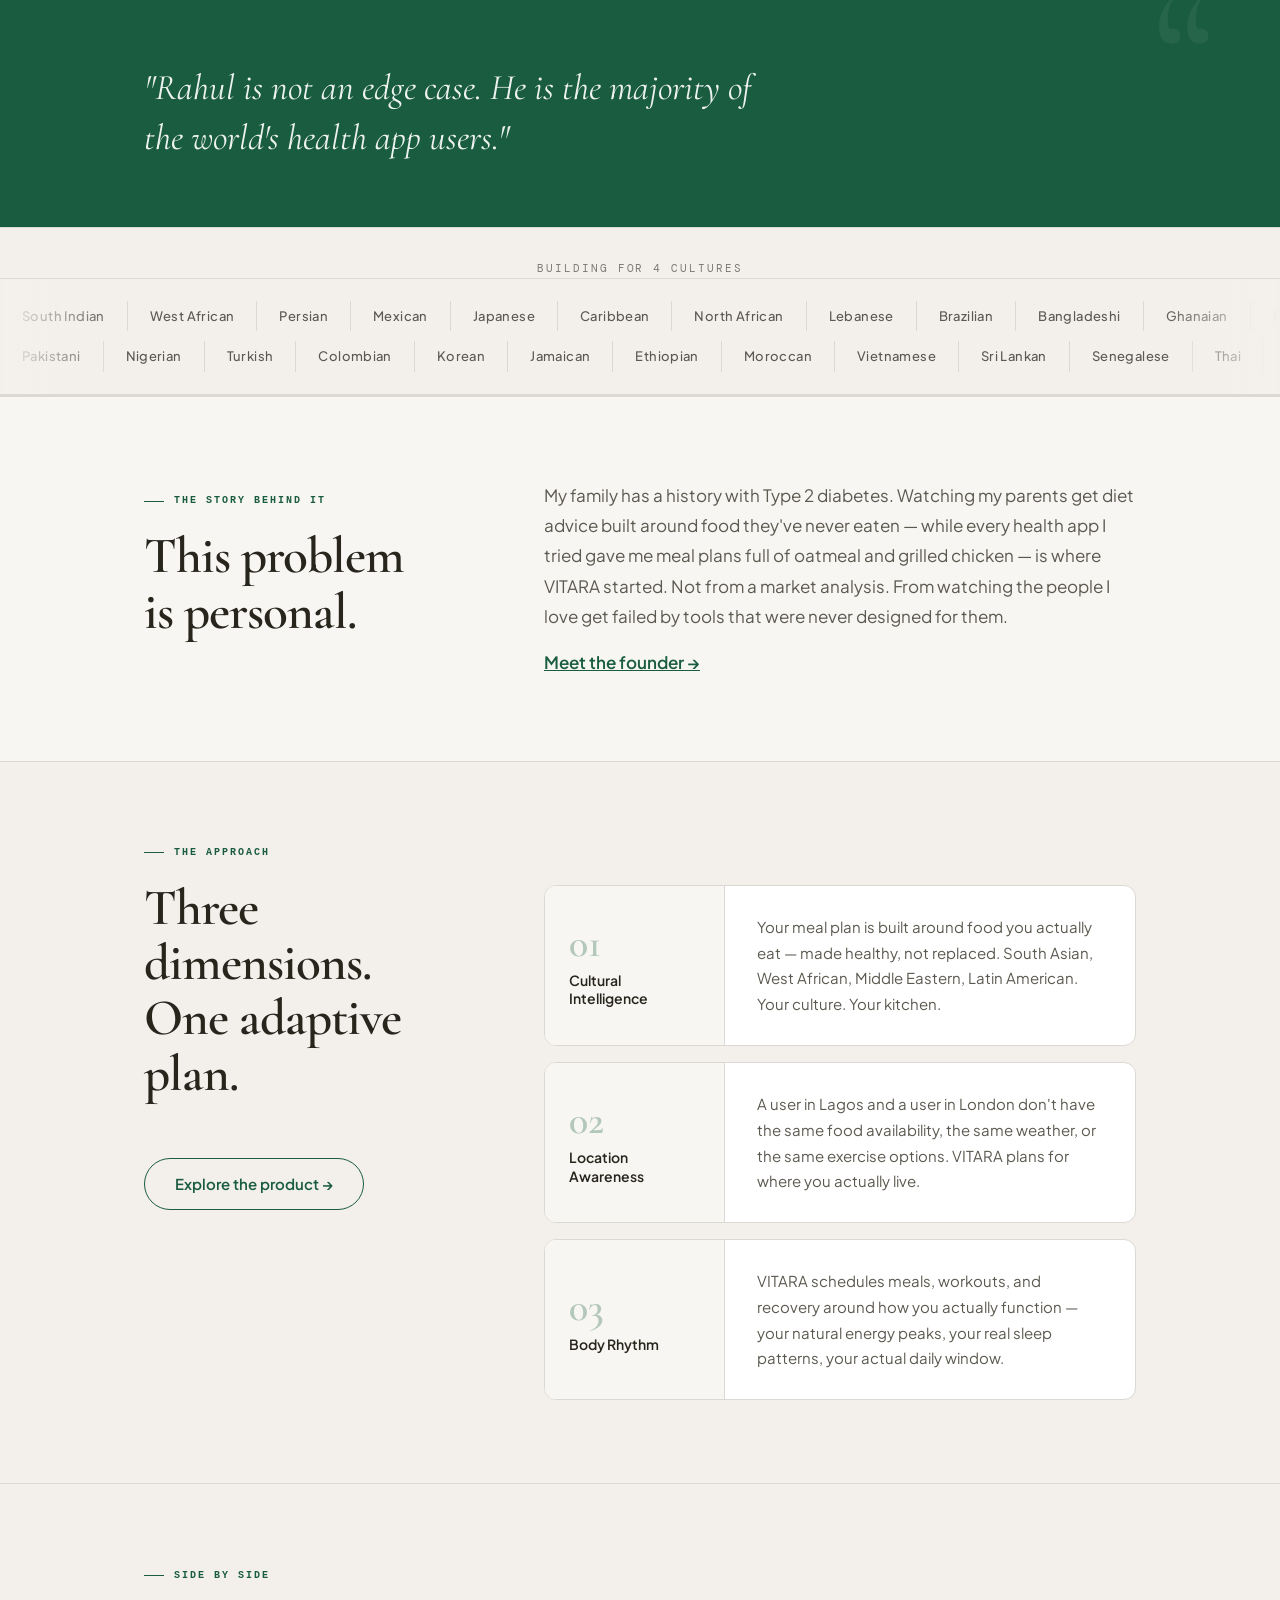
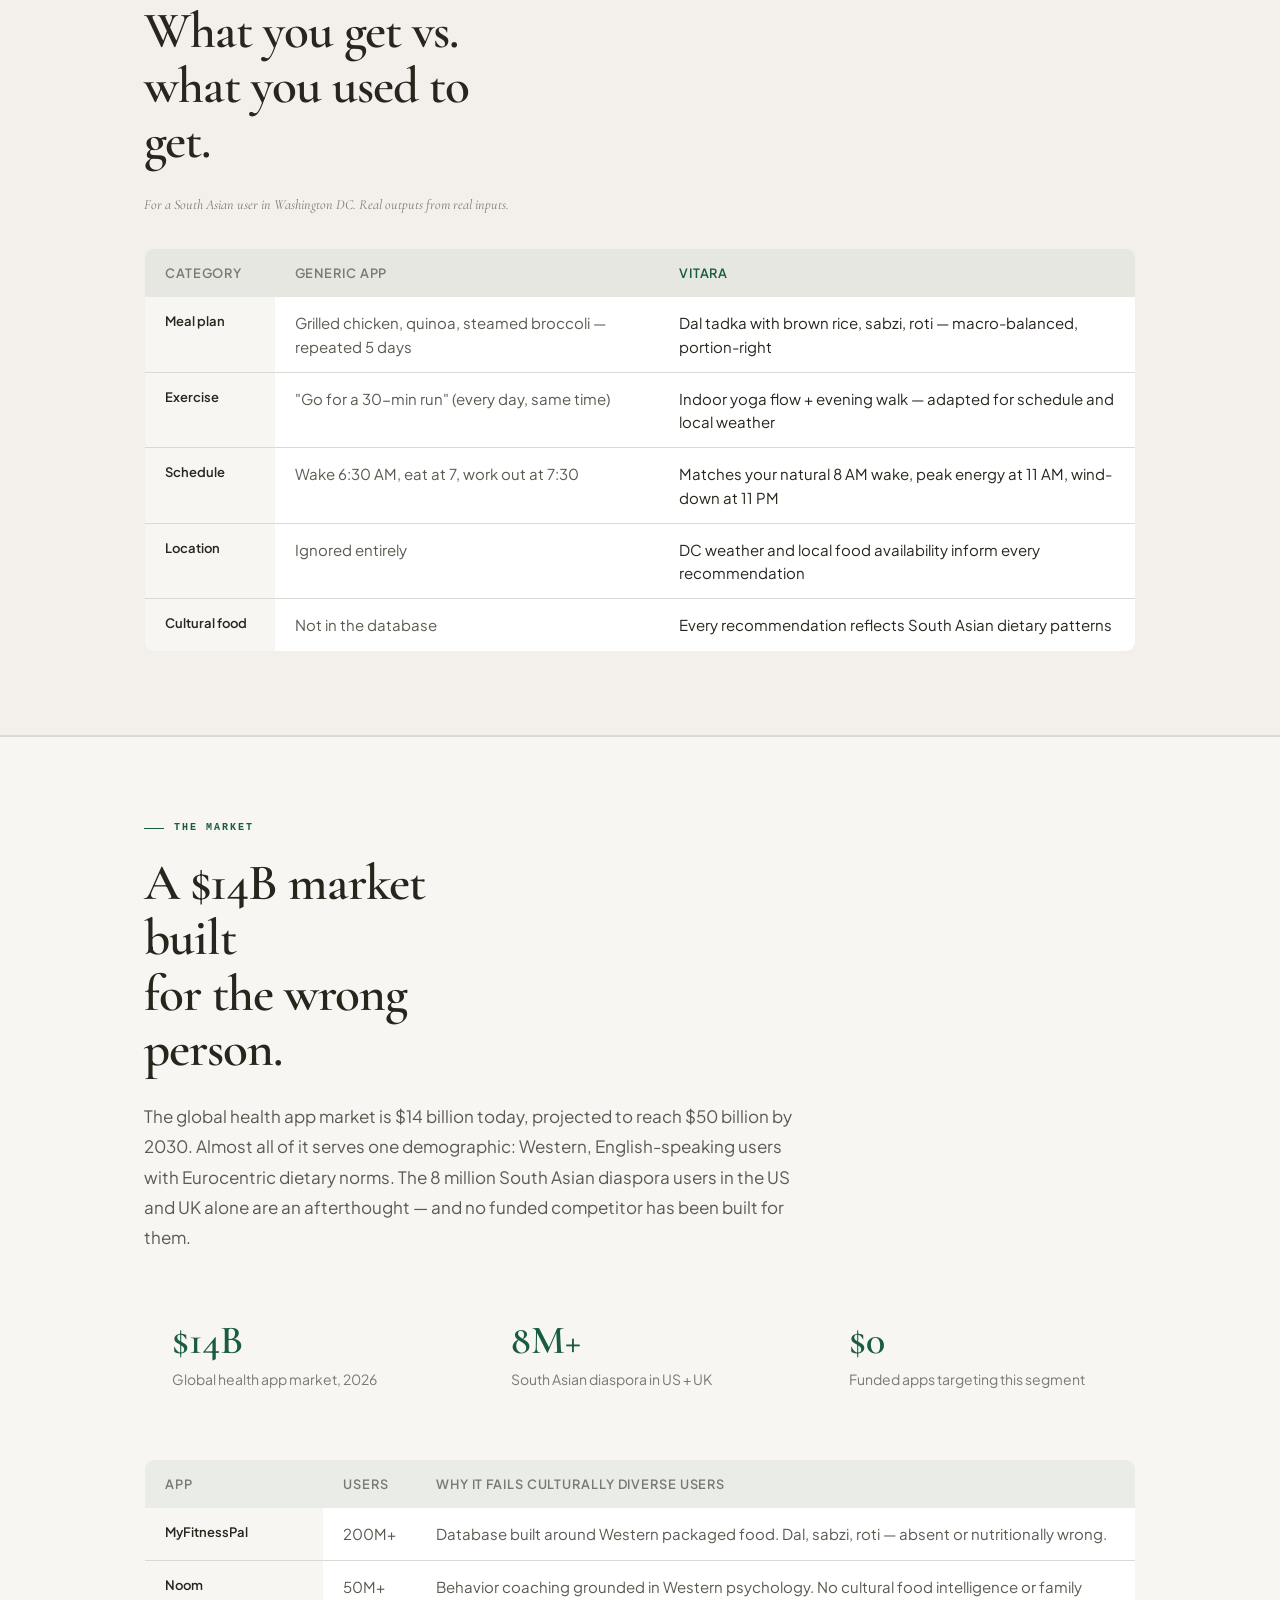
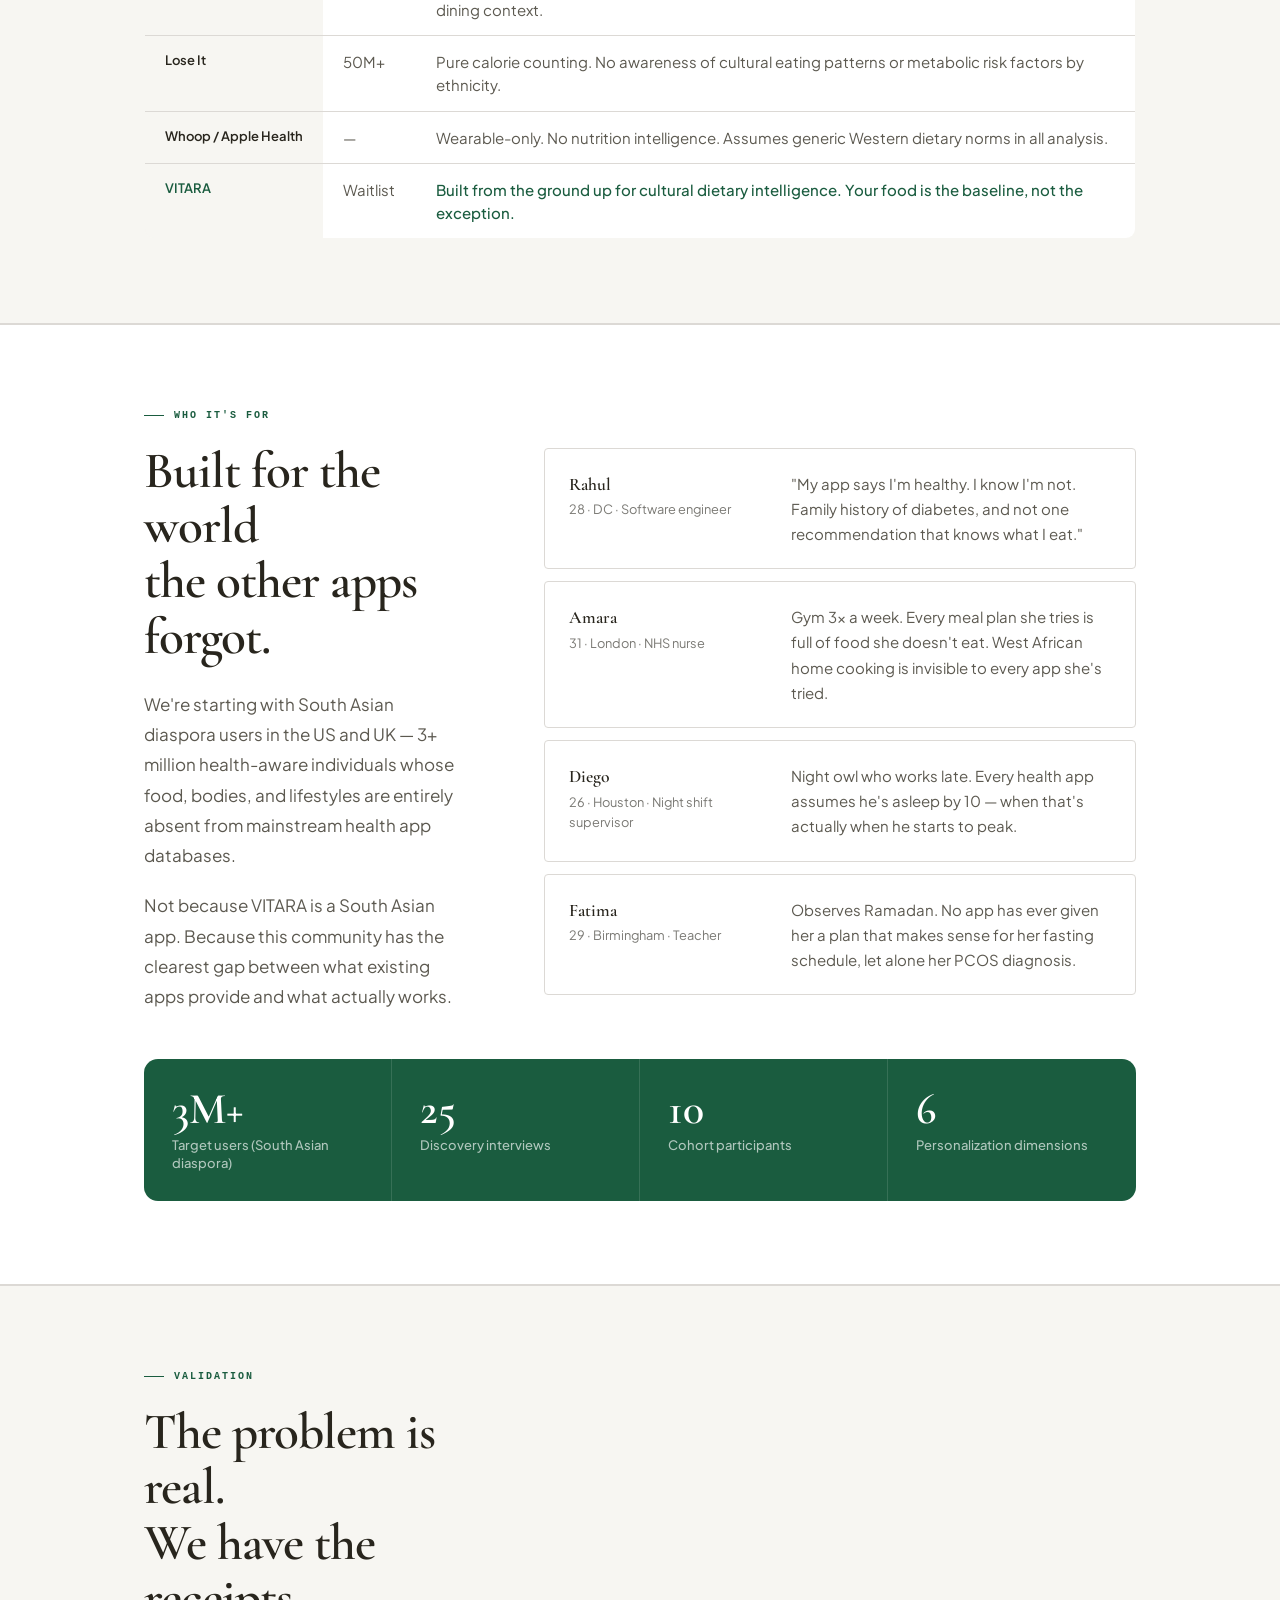
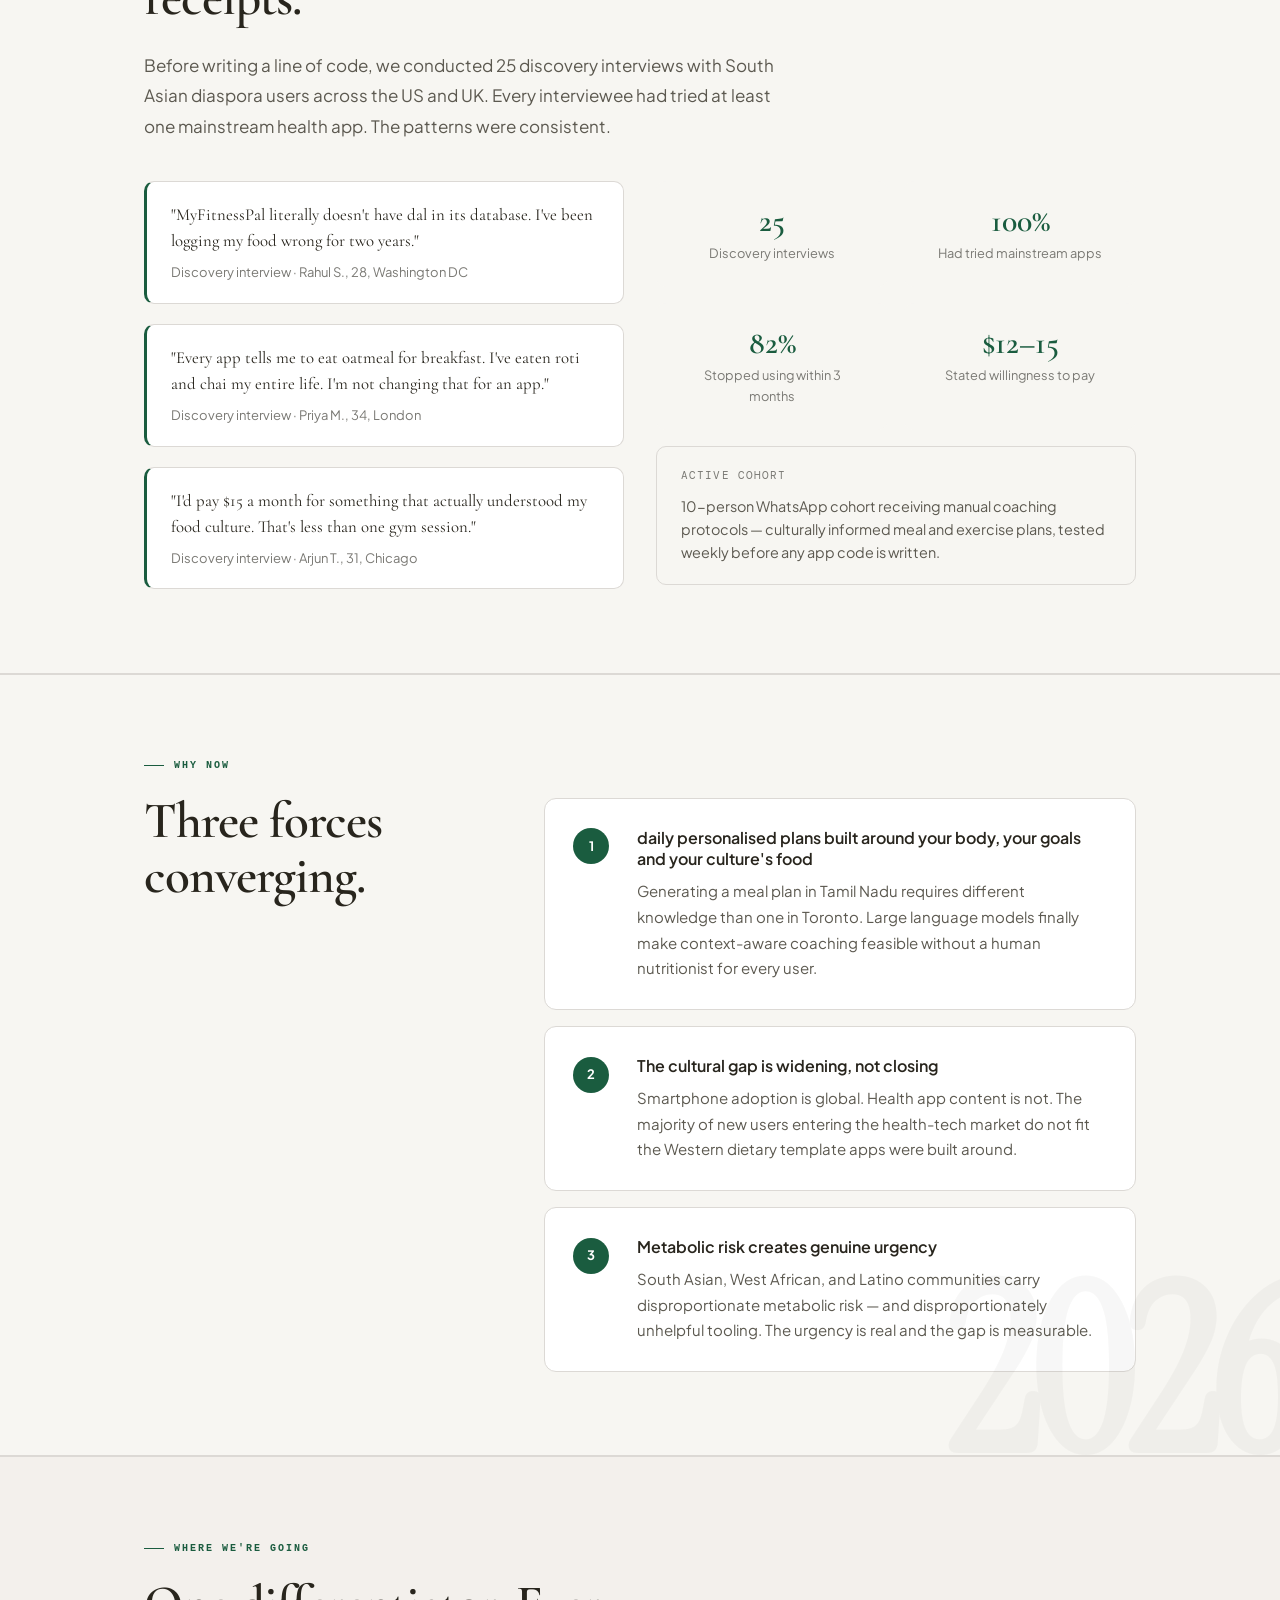
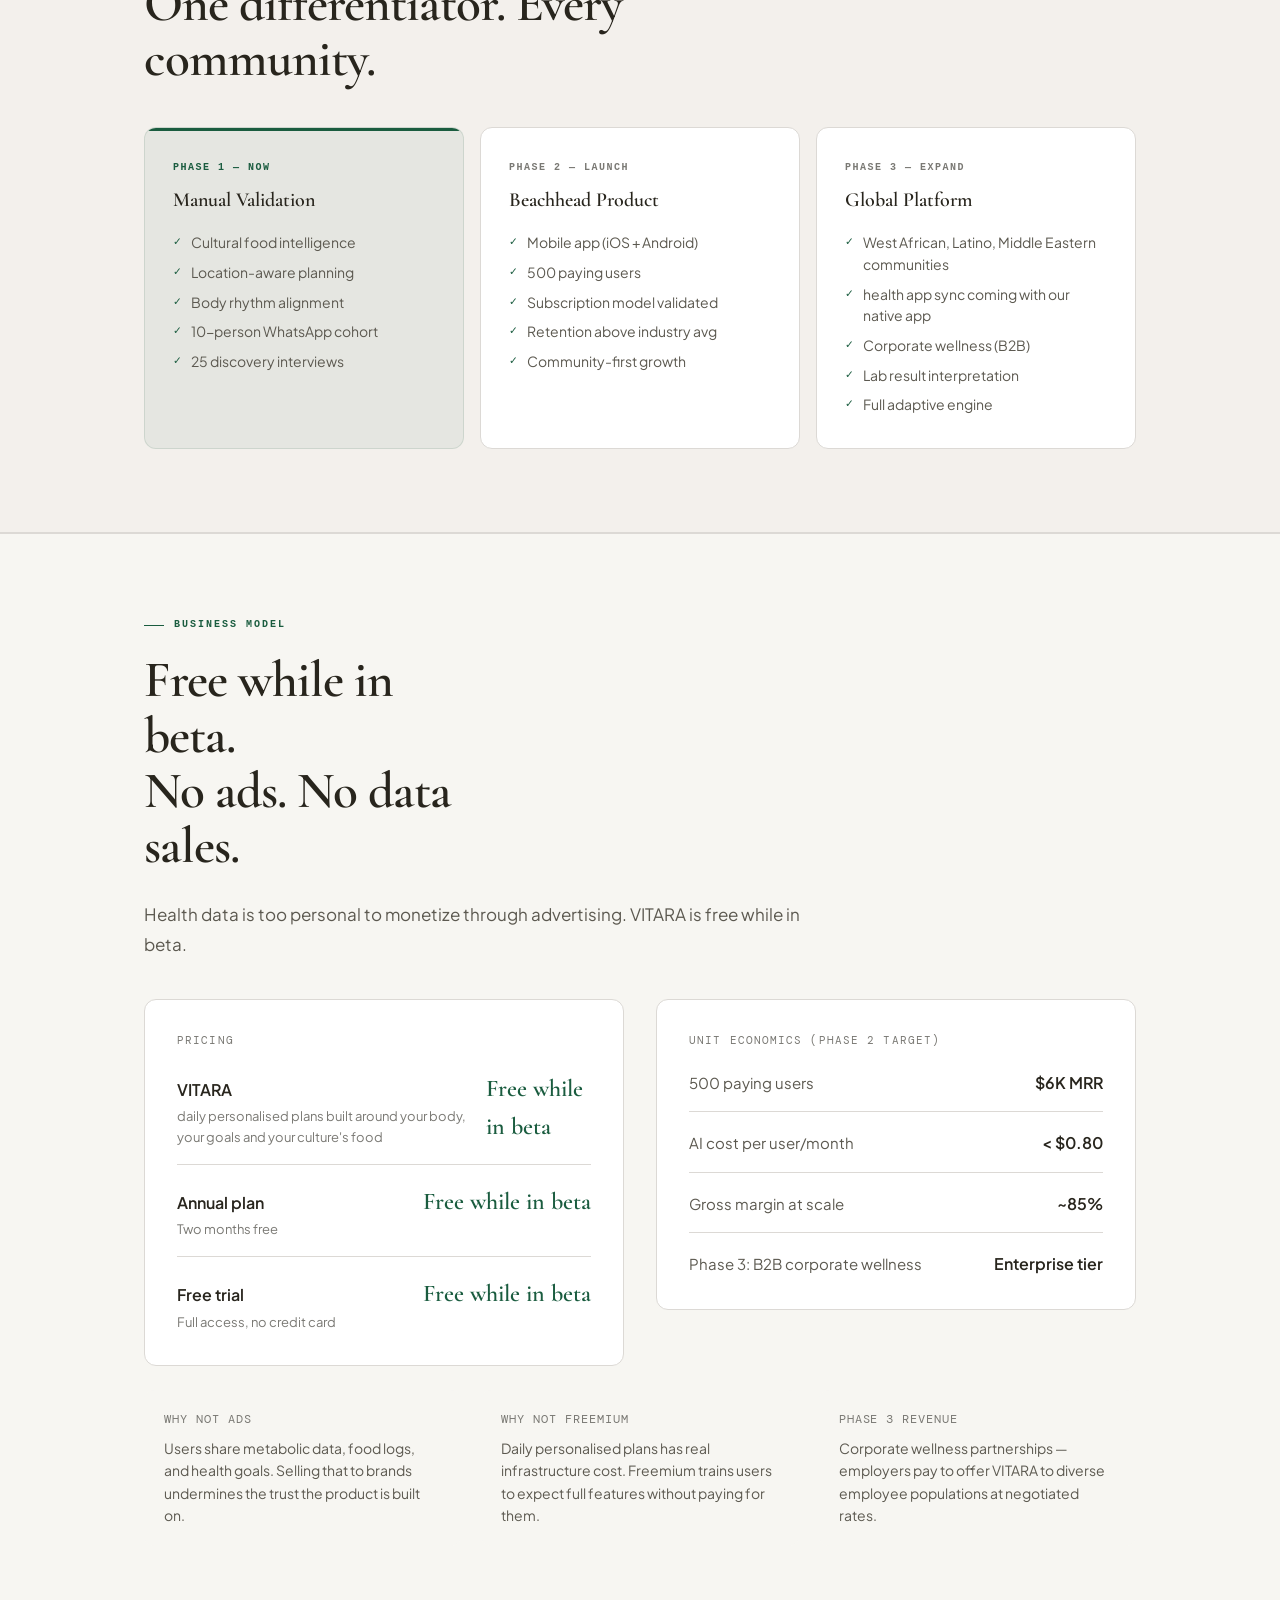
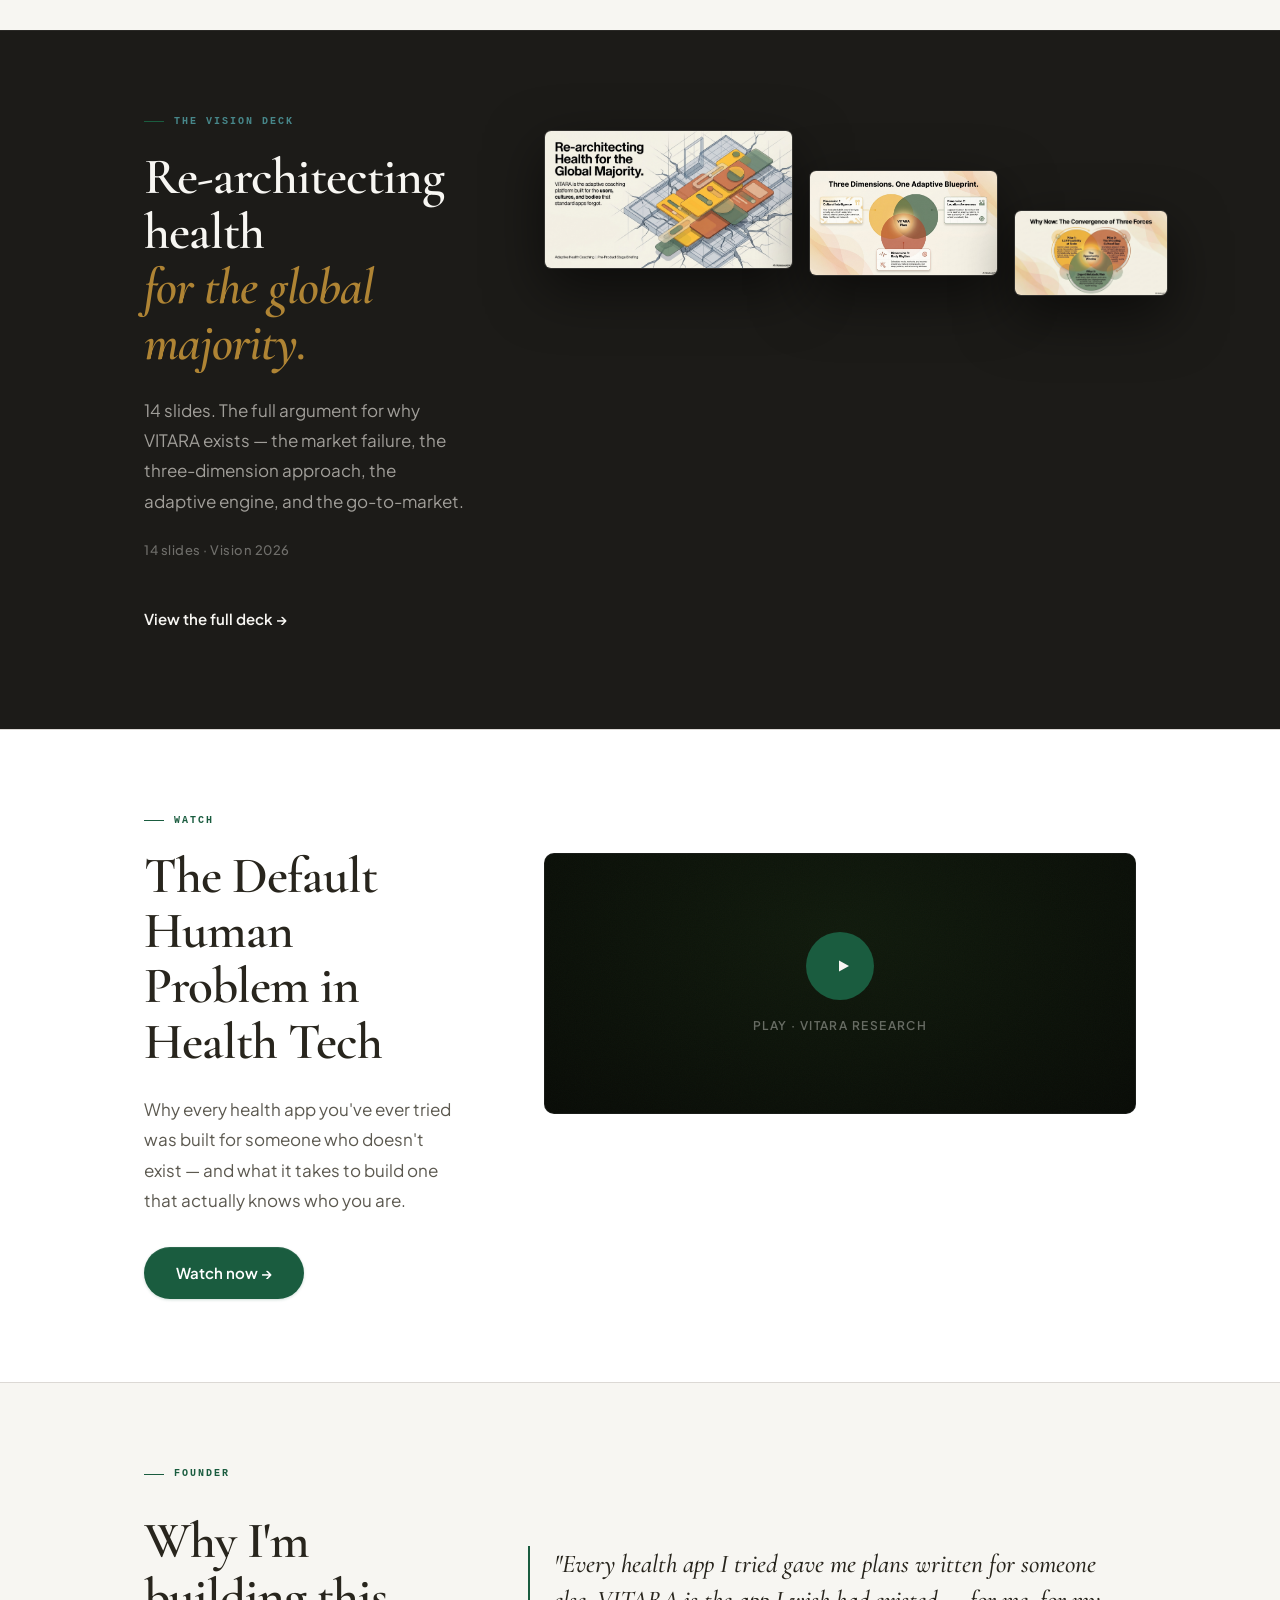
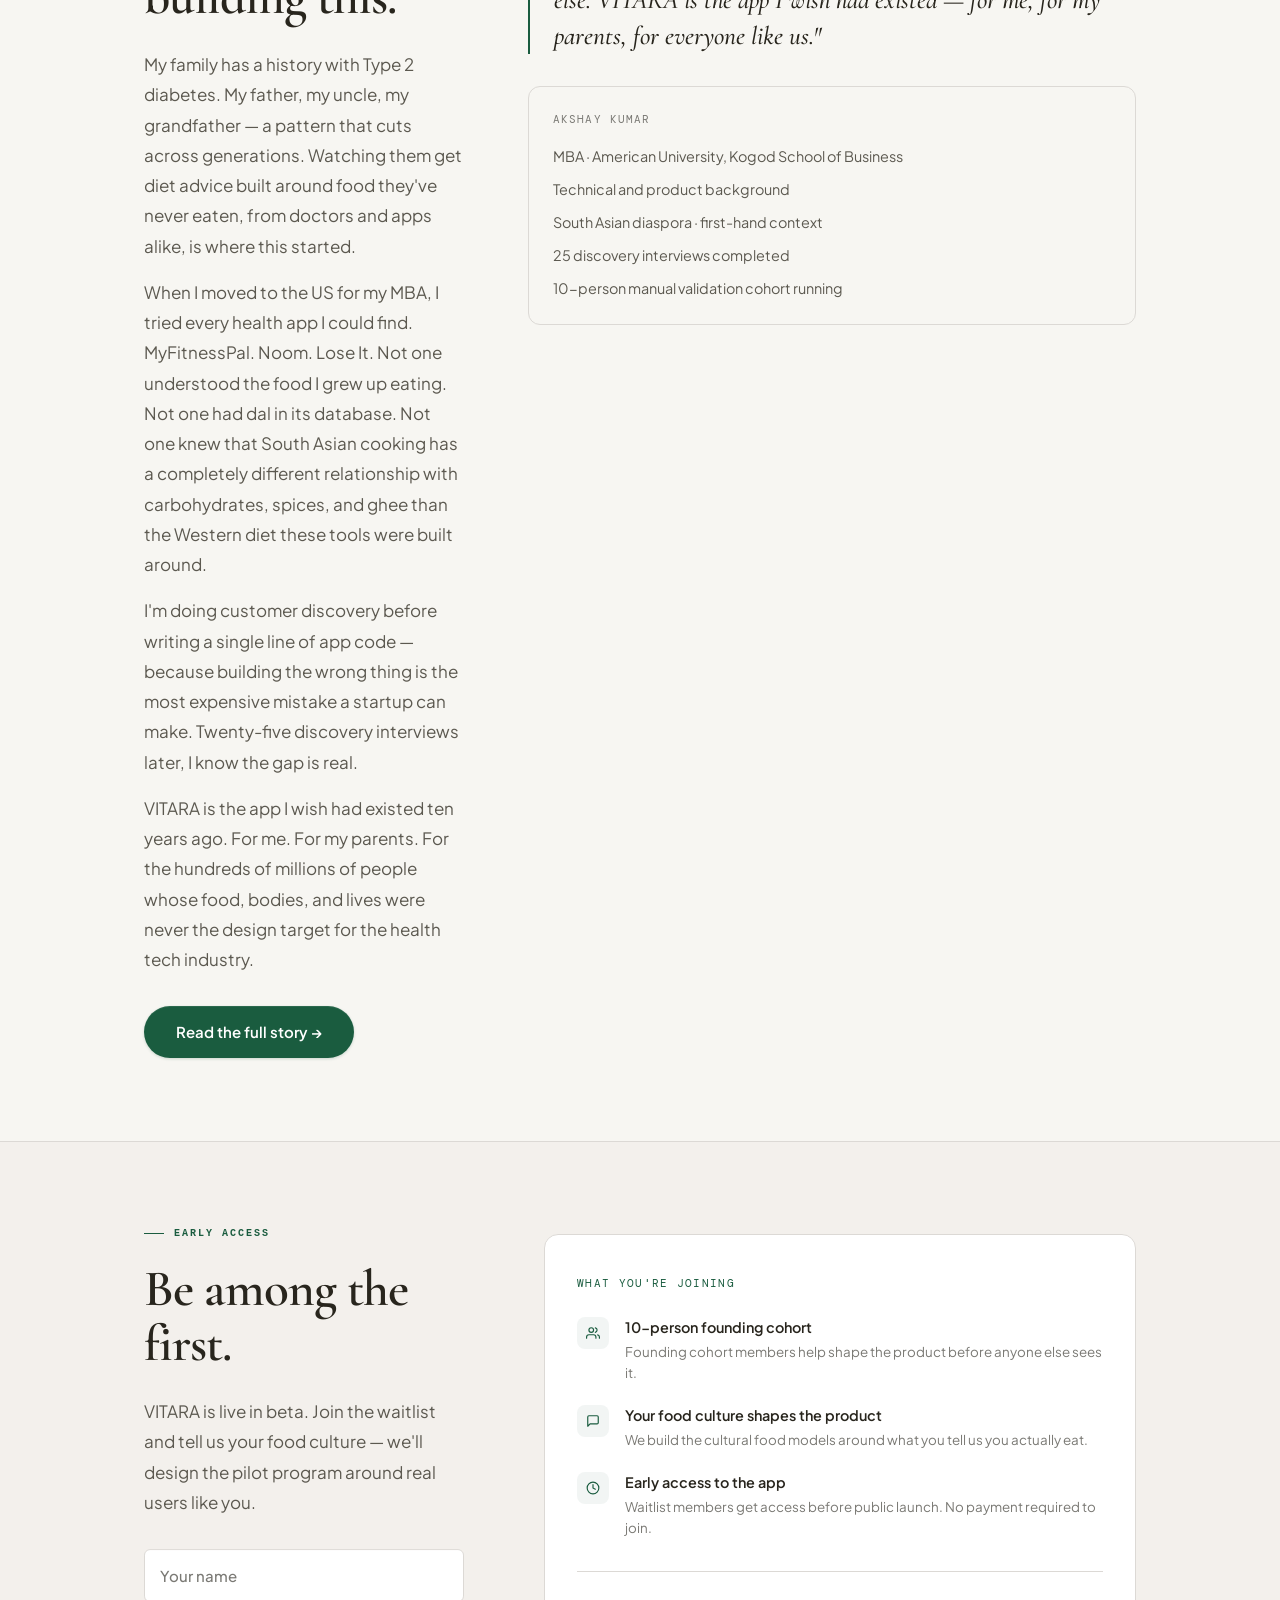
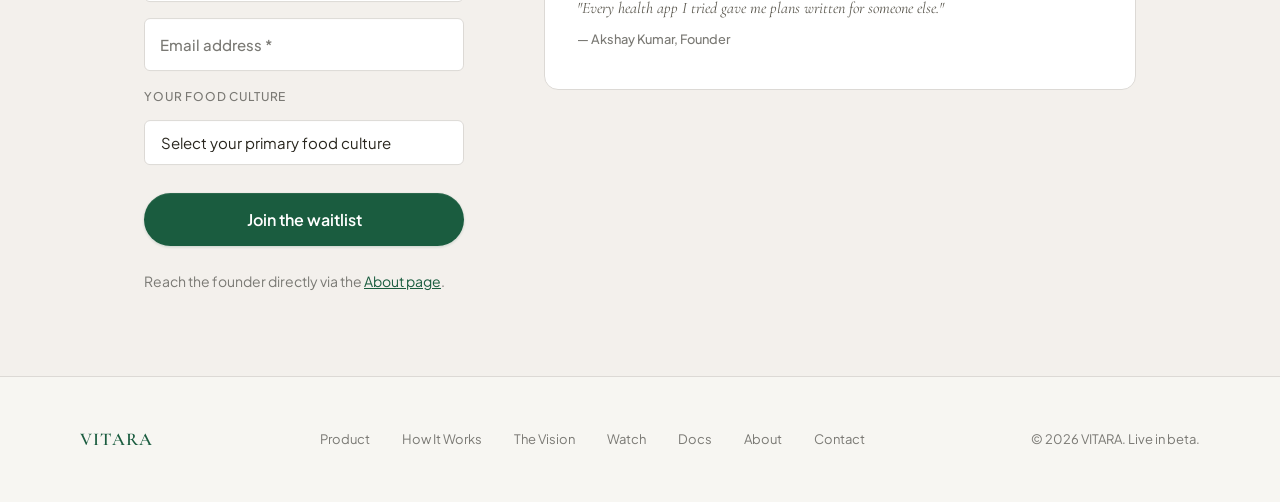
==== commit a72efda7: "Fix feature claims to match live app" ====
--- a/index.html
+++ b/index.html
@@ -119,7 +119,7 @@
 
 <!-- CULTURE STRIP -->
 <div class="culture-header" aria-hidden="true">
-  <p class="culture-header-line">Building for 30+ food cultures</p>
+  <p class="culture-header-line">Building for 4 cultures</p>
 </div>
 <div class="culture-strip" aria-hidden="true">
   <div class="culture-fade culture-fade--left"></div>
@@ -445,7 +445,7 @@
       <div class="reason reveal">
         <span class="reason-num">1</span>
         <div>
-          <h3>LLMs make culturally intelligent coaching possible at scale</h3>
+          <h3>daily personalised plans built around your body, your goals and your culture's food</h3>
           <p>Generating a meal plan in Tamil Nadu requires different knowledge than one in Toronto. Large language models finally make context-aware coaching feasible without a human nutritionist for every user.</p>
         </div>
       </div>
@@ -502,7 +502,7 @@
         <p class="phase-name">Global Platform</p>
         <ul class="phase-items">
           <li>West African, Latino, Middle Eastern communities</li>
-          <li>Wearable data integration</li>
+          <li>health app sync coming with our native app</li>
           <li>Corporate wellness (B2B)</li>
           <li>Lab result interpretation</li>
           <li>Full adaptive engine</li>
@@ -518,8 +518,8 @@
 <section class="section" id="business-model">
   <div class="container">
     <p class="section-label">Business model</p>
-    <h2 class="section-title-lg reveal">Subscription.<br>No ads. No data sales.</h2>
-    <p class="section-body reveal" style="max-width:660px;">Health data is too personal to monetize through advertising. VITARA is a subscription product — users pay for something that actually works, not for access to a free tool that monetizes their health behavior.</p>
+    <h2 class="section-title-lg reveal">Free while in beta.<br>No ads. No data sales.</h2>
+    <p class="section-body reveal" style="max-width:660px;">Health data is too personal to monetize through advertising. VITARA is free while in beta.</p>
 
     <div style="display:grid;grid-template-columns:1fr 1fr;gap:2rem;margin-top:2.5rem;align-items:start;">
       <div class="reveal">
@@ -528,24 +528,24 @@
           <div style="display:flex;flex-direction:column;gap:1.125rem;">
             <div style="display:flex;justify-content:space-between;align-items:baseline;padding-bottom:1rem;border-bottom:1px solid var(--rule);">
               <div>
-                <p style="font-weight:600;color:var(--ink);">VITARA Premium</p>
-                <p style="font-size:0.8125rem;color:var(--ink-3);margin-top:0.25rem;">Full adaptive coaching</p>
+                <p style="font-weight:600;color:var(--ink);">VITARA</p>
+                <p style="font-size:0.8125rem;color:var(--ink-3);margin-top:0.25rem;">daily personalised plans built around your body, your goals and your culture's food</p>
               </div>
-              <p style="font-family:var(--ff-serif);font-size:1.5rem;font-weight:600;color:var(--green);">$12<span style="font-size:0.875rem;font-family:var(--ff-sans);font-weight:400;color:var(--ink-3);">/mo</span></p>
+              <p style="font-family:var(--ff-serif);font-size:1.5rem;font-weight:600;color:var(--green);">Free while in beta</p>
             </div>
             <div style="display:flex;justify-content:space-between;align-items:baseline;padding-bottom:1rem;border-bottom:1px solid var(--rule);">
               <div>
                 <p style="font-weight:600;color:var(--ink);">Annual plan</p>
                 <p style="font-size:0.8125rem;color:var(--ink-3);margin-top:0.25rem;">Two months free</p>
               </div>
-              <p style="font-family:var(--ff-serif);font-size:1.5rem;font-weight:600;color:var(--green);">$120<span style="font-size:0.875rem;font-family:var(--ff-sans);font-weight:400;color:var(--ink-3);">/yr</span></p>
+              <p style="font-family:var(--ff-serif);font-size:1.5rem;font-weight:600;color:var(--green);">Free while in beta</p>
             </div>
             <div style="display:flex;justify-content:space-between;align-items:baseline;">
               <div>
                 <p style="font-weight:600;color:var(--ink);">Free trial</p>
                 <p style="font-size:0.8125rem;color:var(--ink-3);margin-top:0.25rem;">Full access, no credit card</p>
               </div>
-              <p style="font-family:var(--ff-serif);font-size:1.5rem;font-weight:600;color:var(--green);">14 days</p>
+              <p style="font-family:var(--ff-serif);font-size:1.5rem;font-weight:600;color:var(--green);">Free while in beta</p>
             </div>
           </div>
         </div>
@@ -583,7 +583,7 @@
       </div>
       <div style="padding:1.25rem;background:var(--cream);border-radius:10px;">
         <p style="font-size:0.75rem;font-family:var(--ff-mono);text-transform:uppercase;letter-spacing:0.08em;color:var(--ink-3);margin-bottom:0.5rem;">Why not freemium</p>
-        <p style="font-size:0.875rem;color:var(--ink-2);line-height:1.6;">Cultural health coaching has real infrastructure cost. Freemium trains users to expect full features without paying for them.</p>
+        <p style="font-size:0.875rem;color:var(--ink-2);line-height:1.6;">Daily personalised plans has real infrastructure cost. Freemium trains users to expect full features without paying for them.</p>
       </div>
       <div style="padding:1.25rem;background:var(--cream);border-radius:10px;">
         <p style="font-size:0.75rem;font-family:var(--ff-mono);text-transform:uppercase;letter-spacing:0.08em;color:var(--ink-3);margin-bottom:0.5rem;">Phase 3 revenue</p>
@@ -693,7 +693,7 @@
       <div>
       <p class="section-label">Early access</p>
       <h2 class="section-title-lg reveal">Be among the first.</h2>
-      <p class="section-body reveal">VITARA is in early access. Join the waitlist and tell us your food culture — we'll design the pilot program around real users like you.</p>
+      <p class="section-body reveal">VITARA is live in beta. Join the waitlist and tell us your food culture — we'll design the pilot program around real users like you.</p>
 
       <form class="waitlist-form reveal" id="waitlist-form" style="margin-top:2rem;" novalidate>
         <div class="form-group form-float">
@@ -784,7 +784,7 @@
       <a href="about/">About</a>
       <a href="about/">Contact</a>
     </div>
-    <p class="footer-note">© 2026 VITARA. Pre-product stage.</p>
+    <p class="footer-note">© 2026 VITARA. Live in beta.</p>
   </div>
 </footer>
 
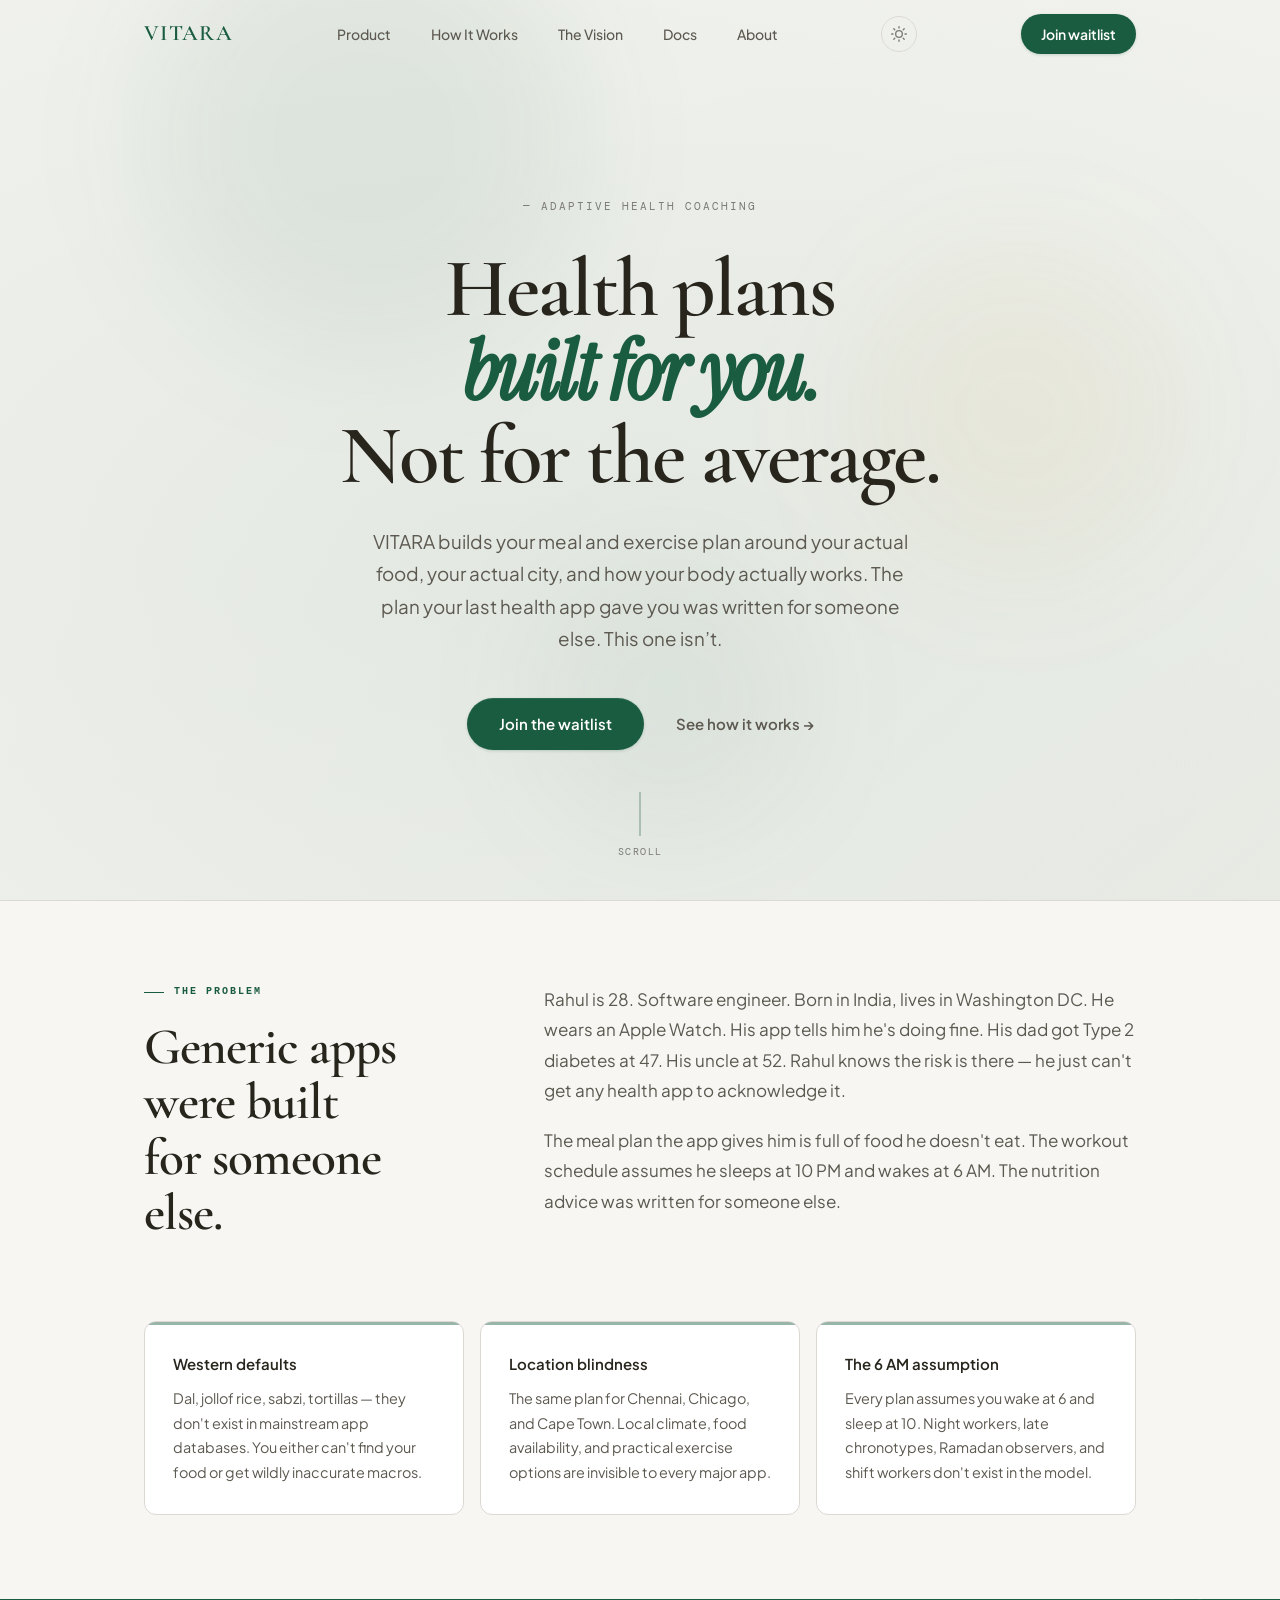
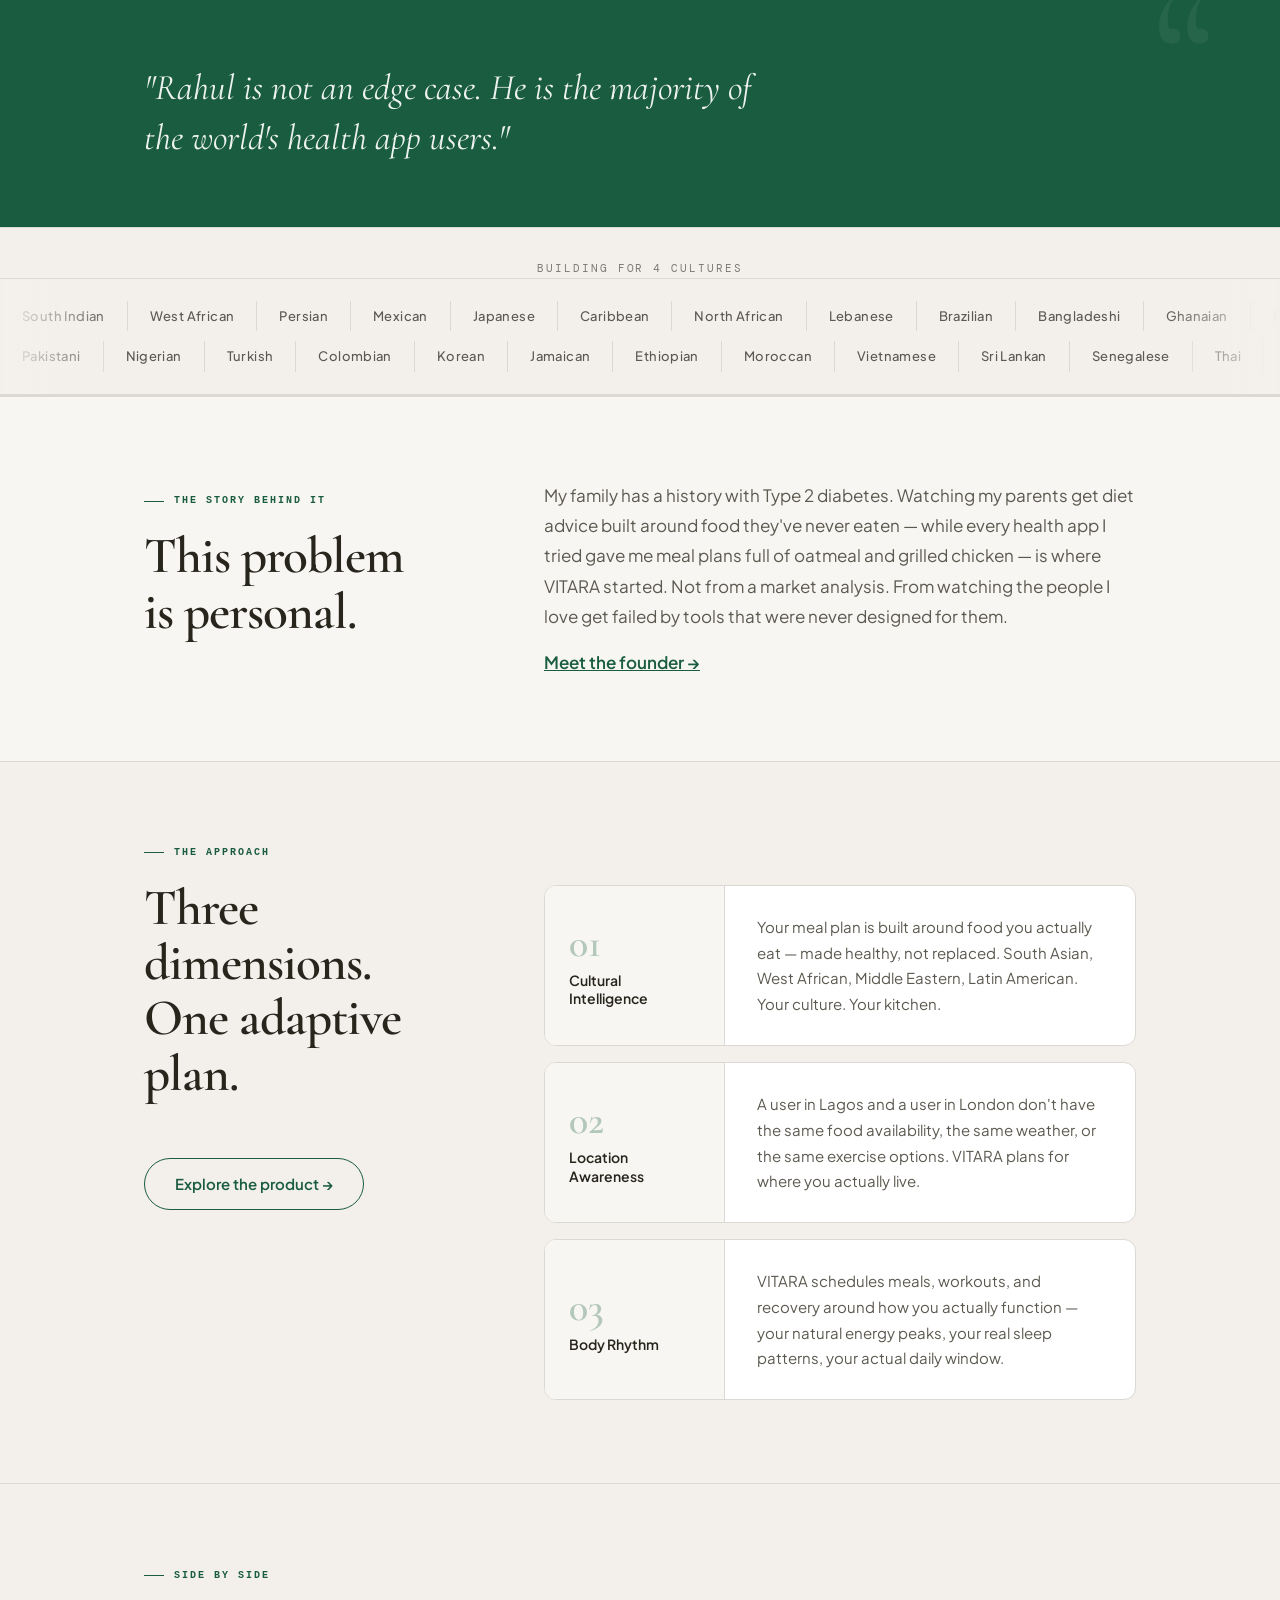
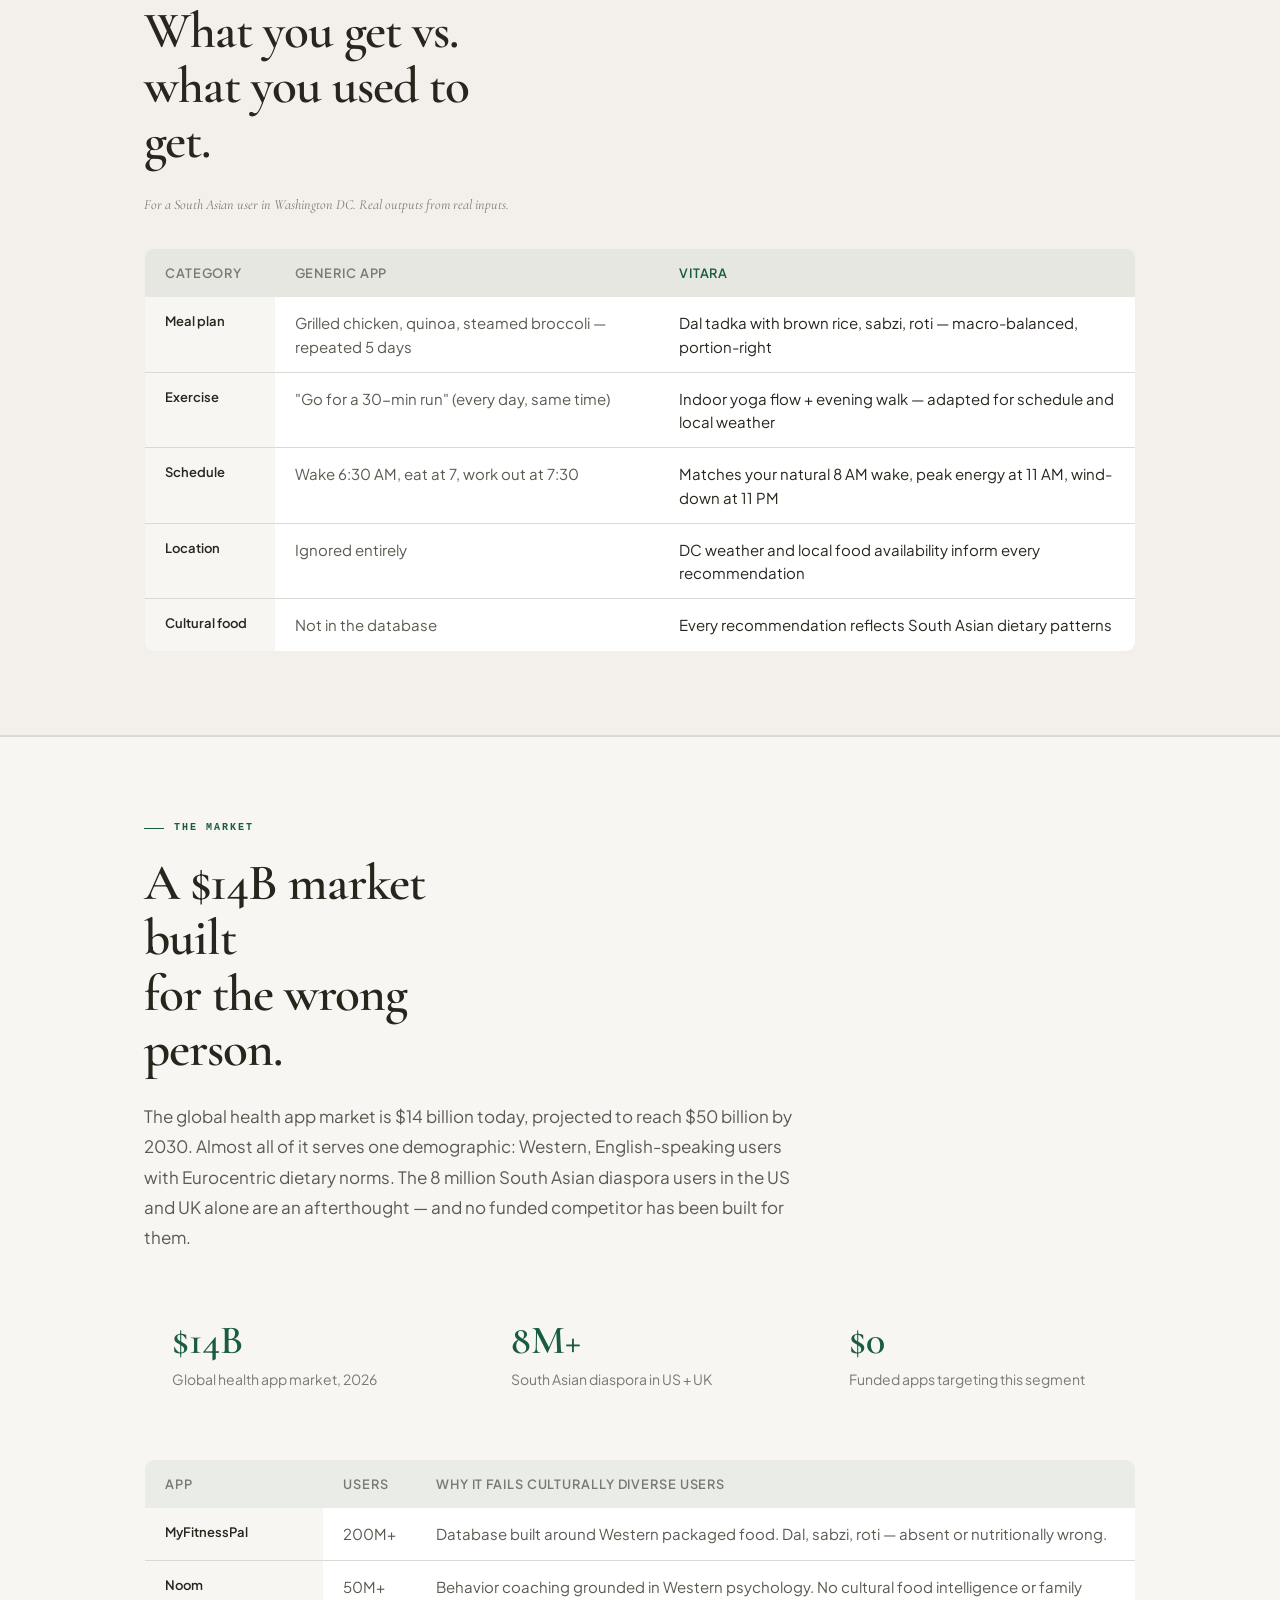
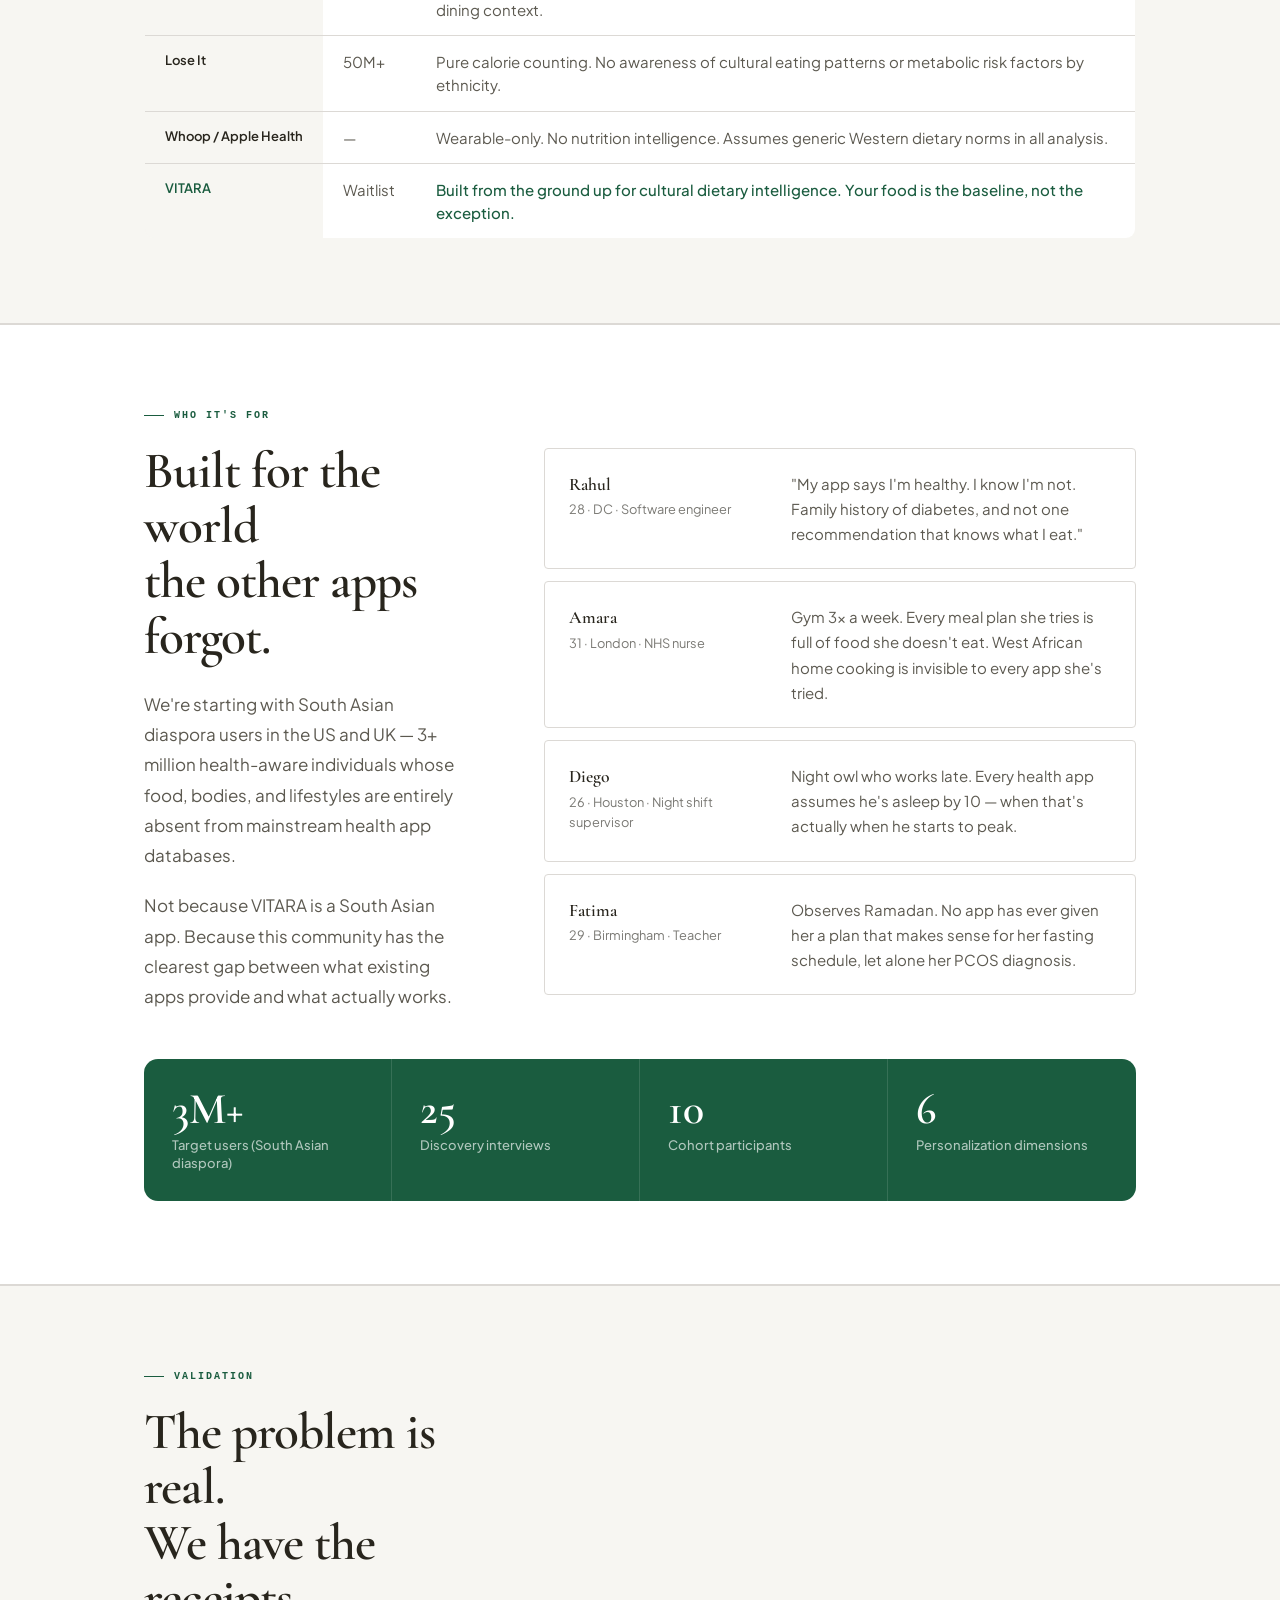
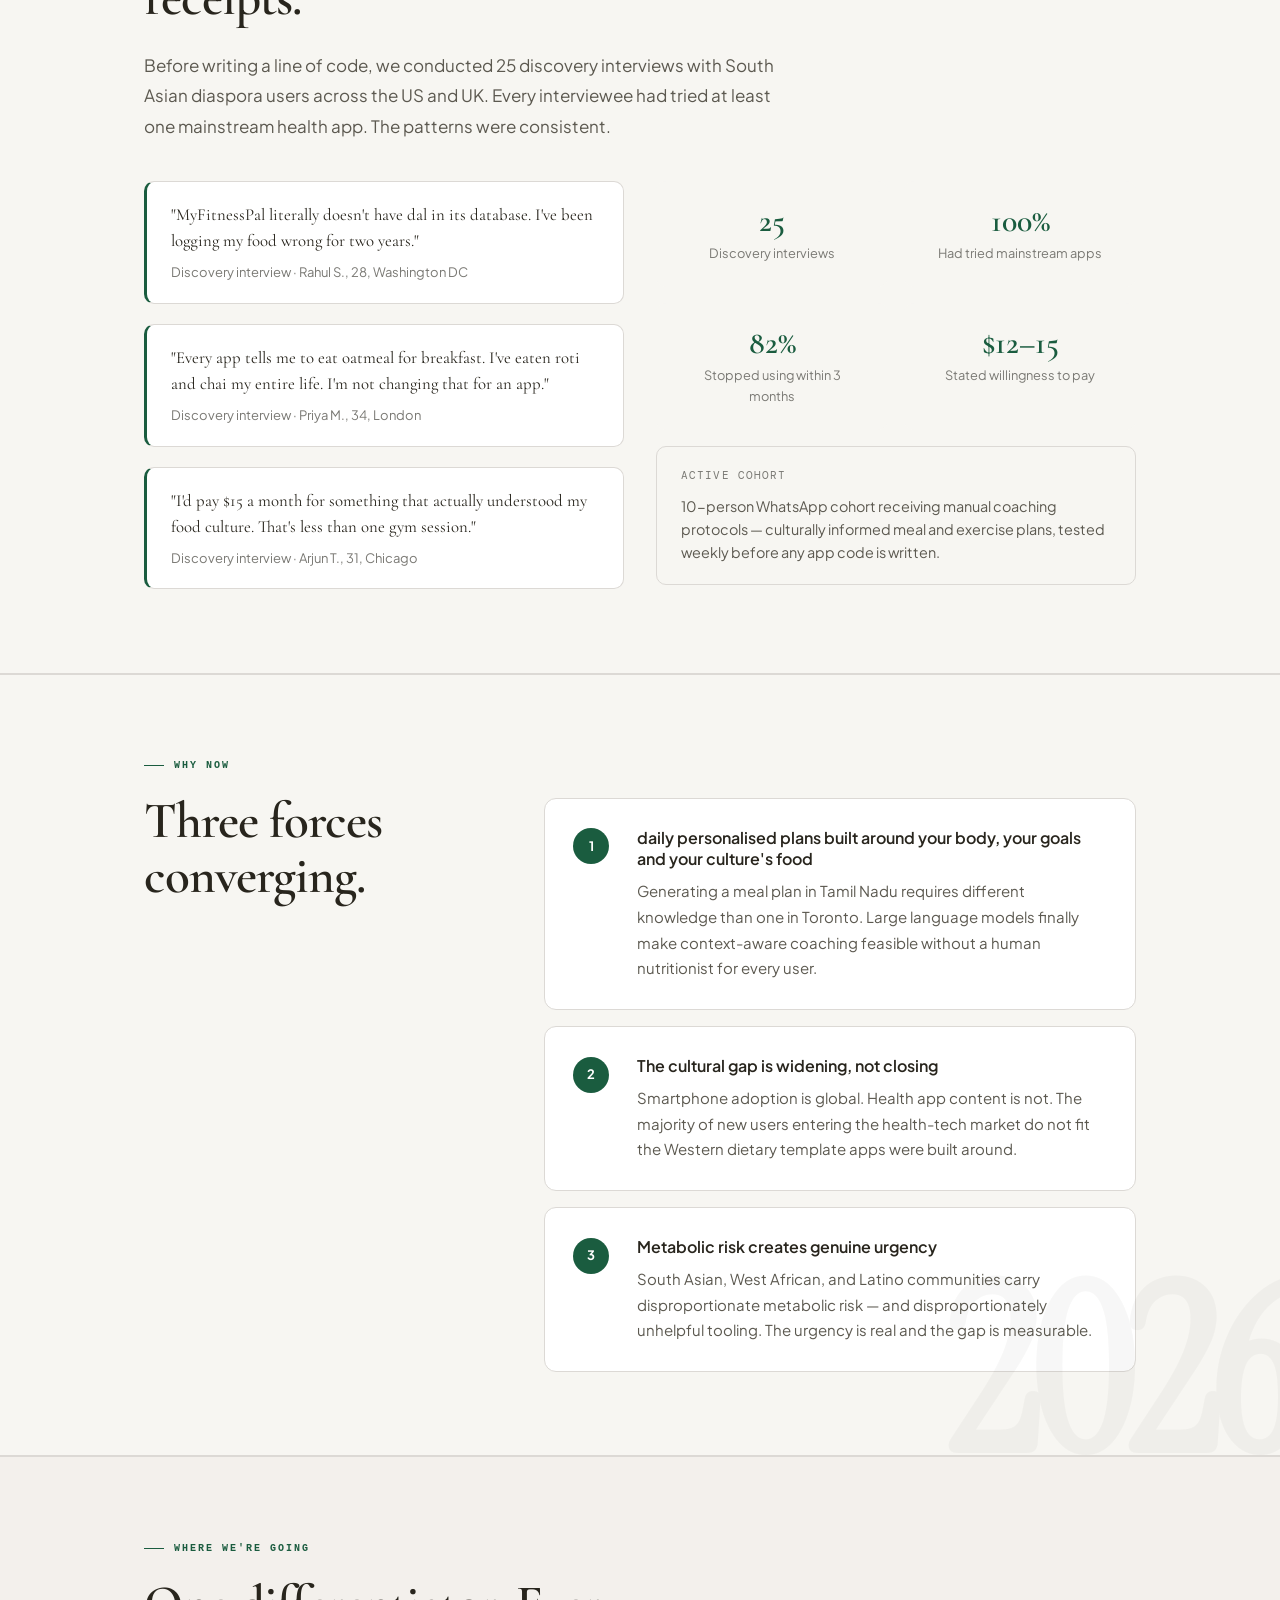
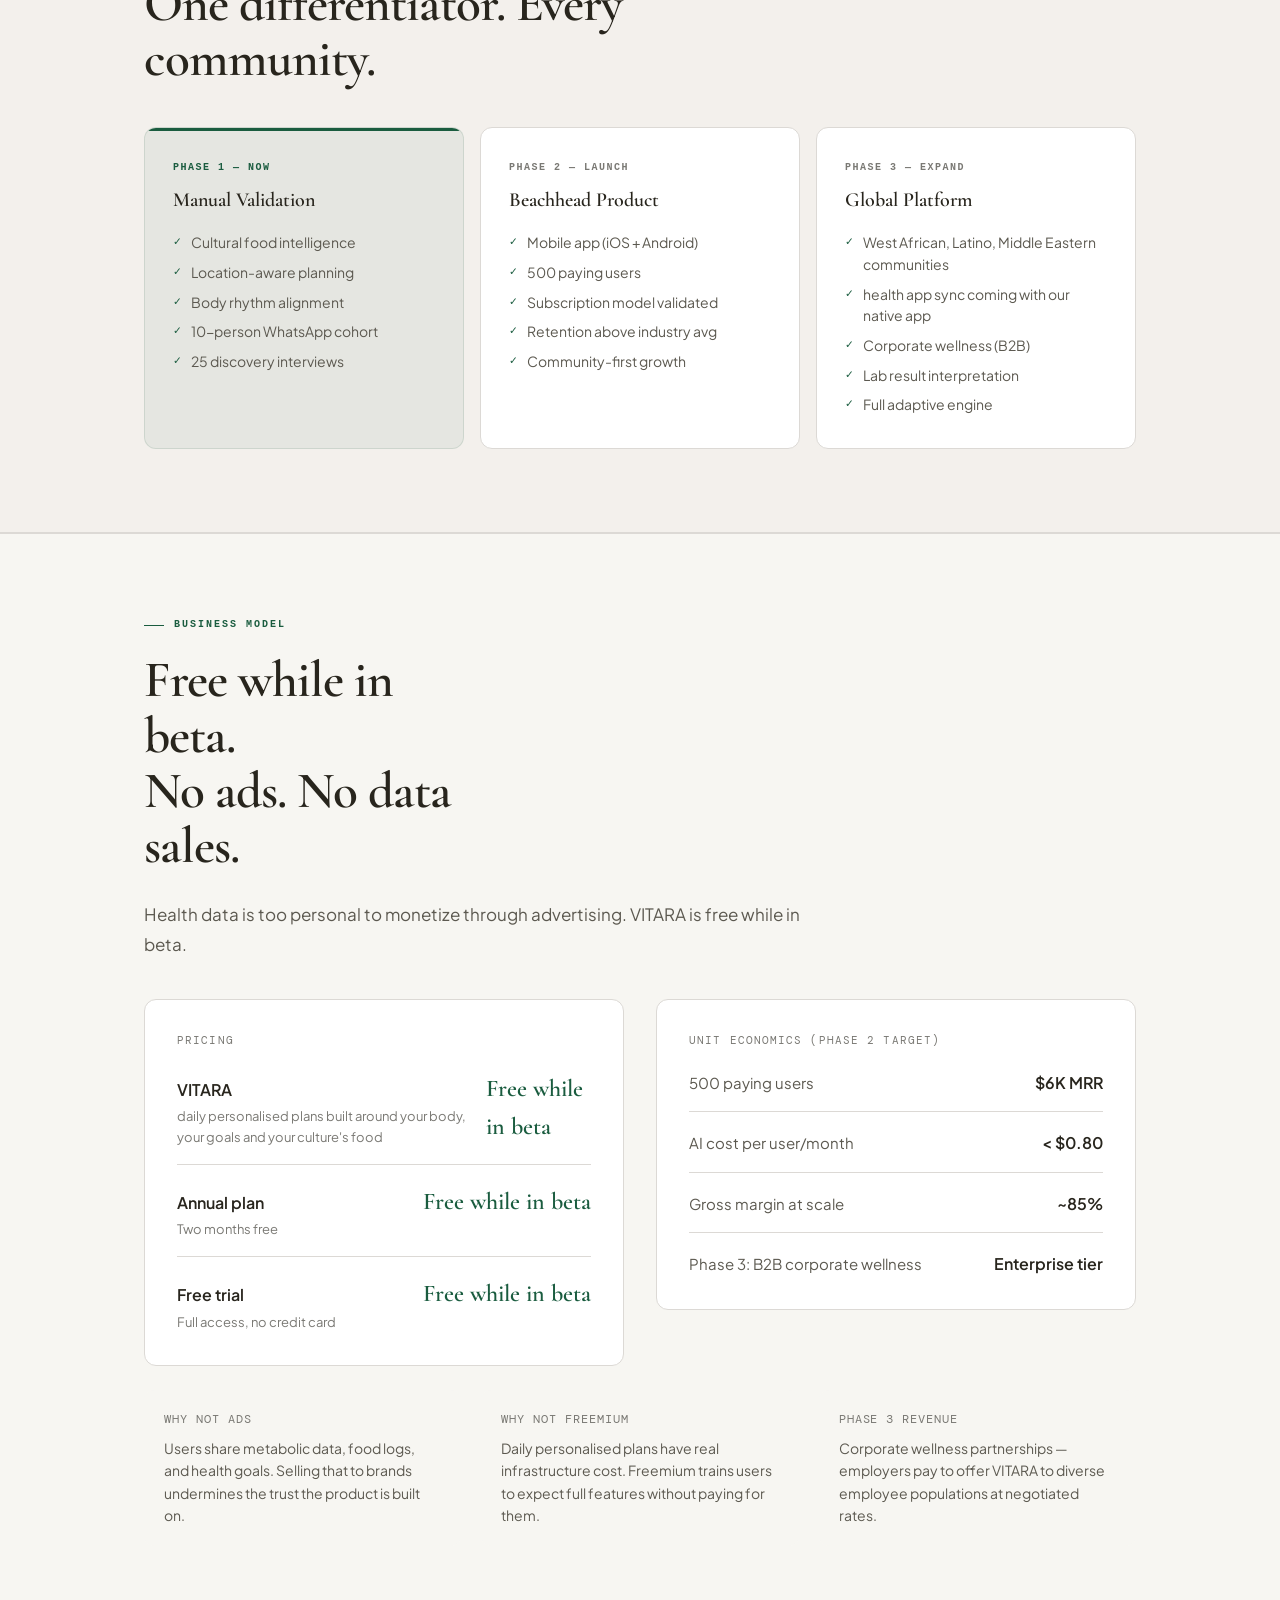
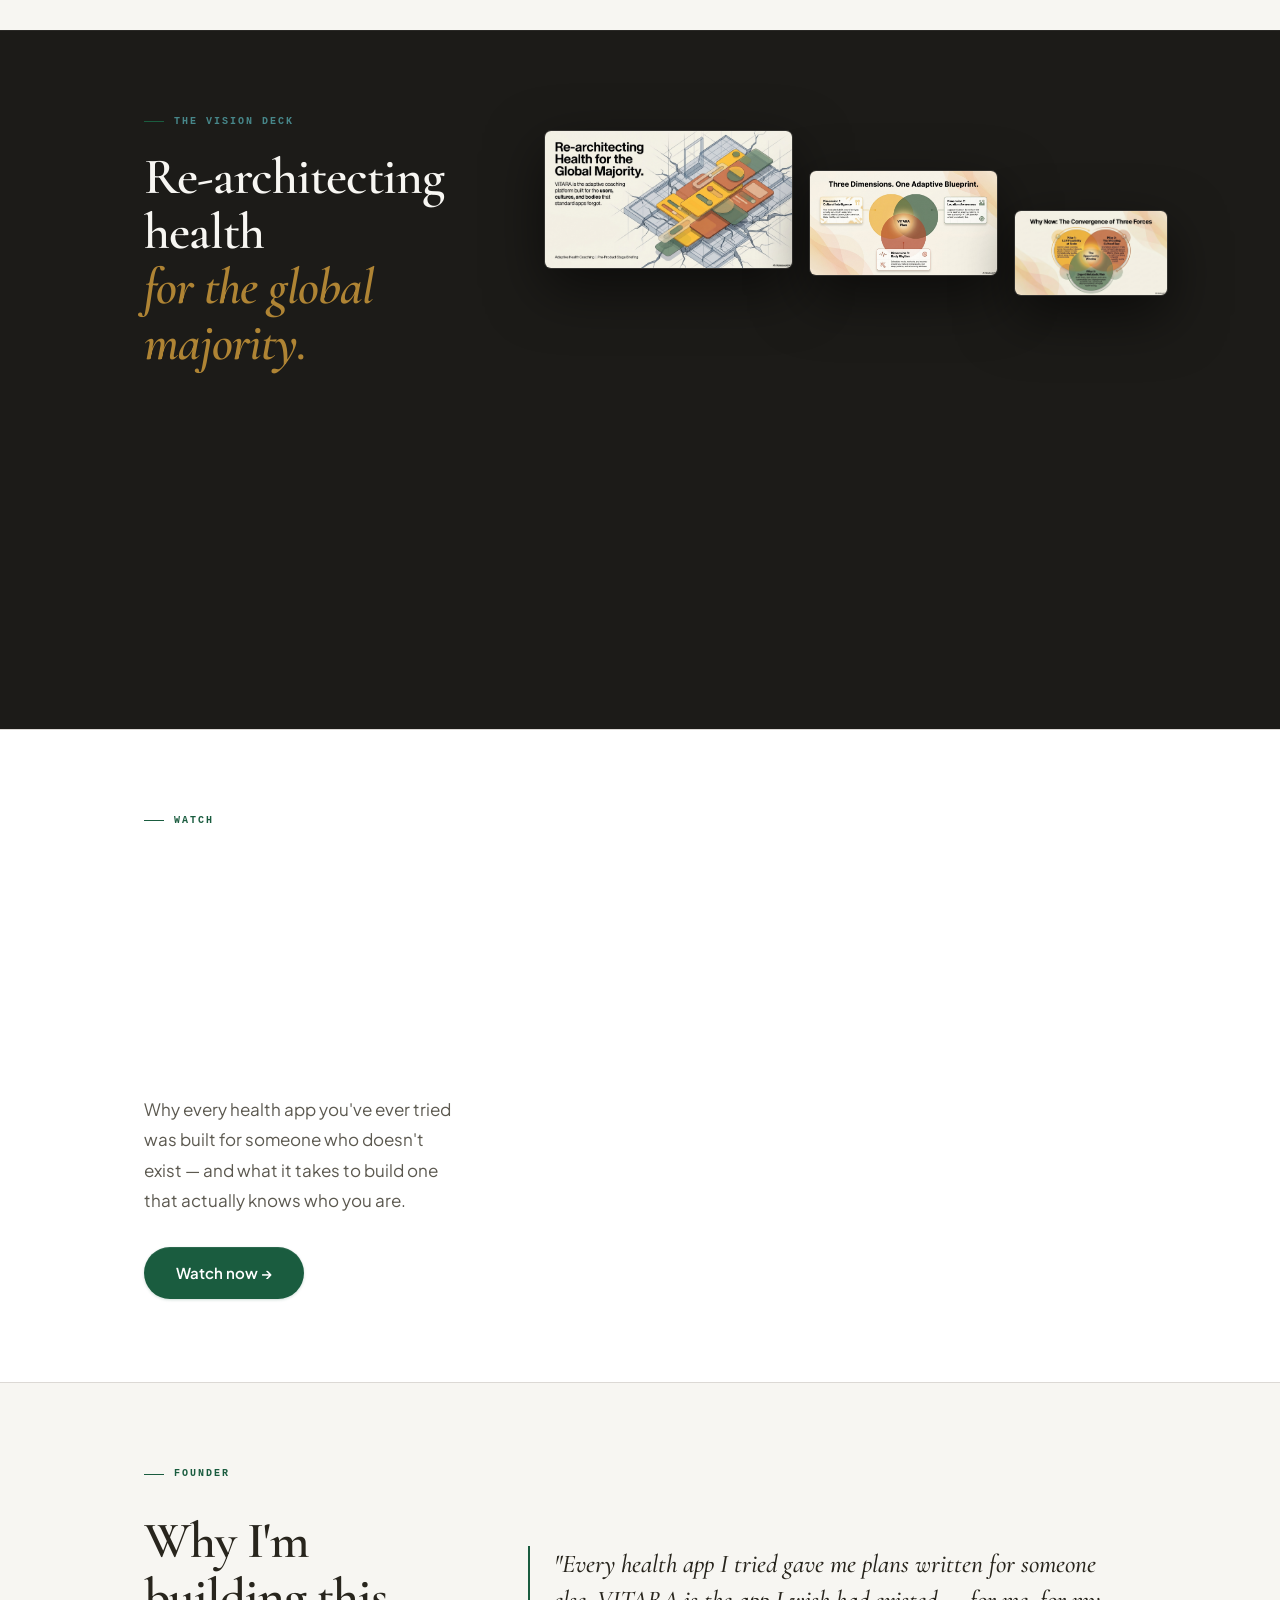
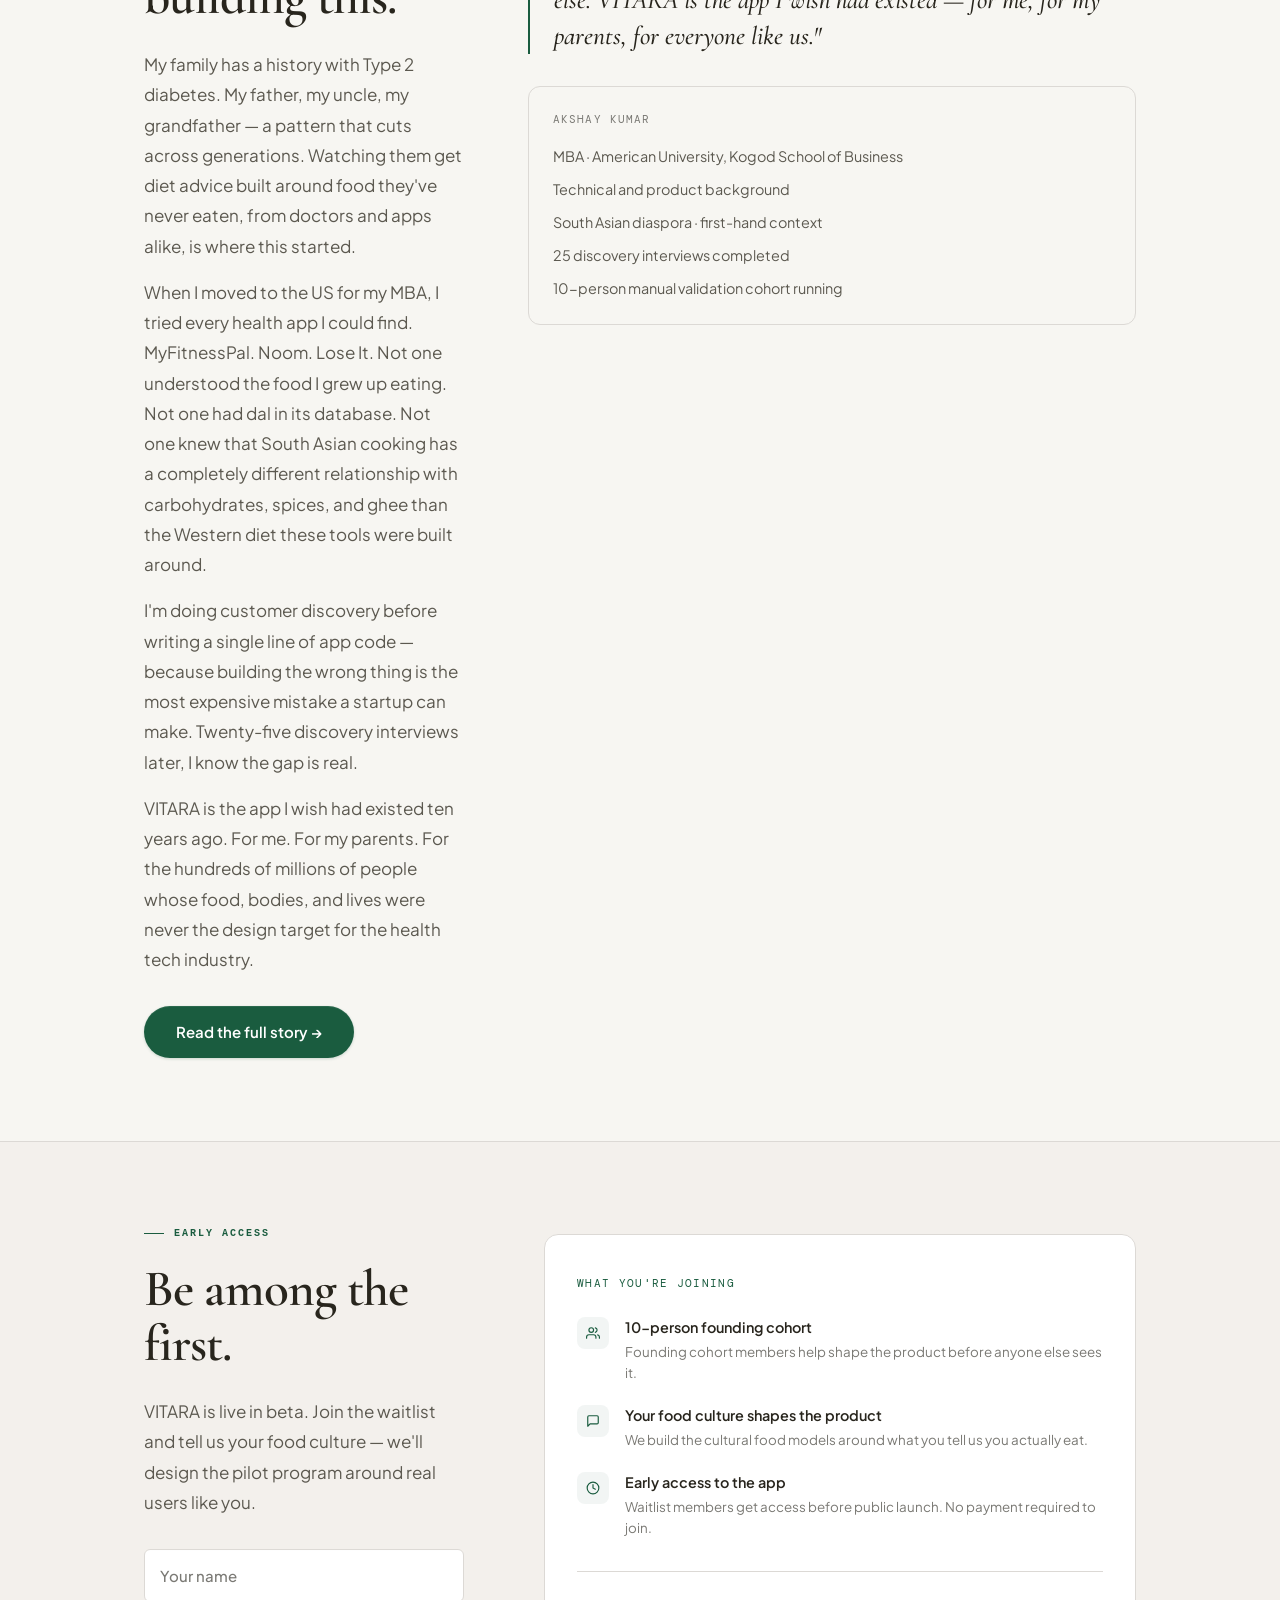
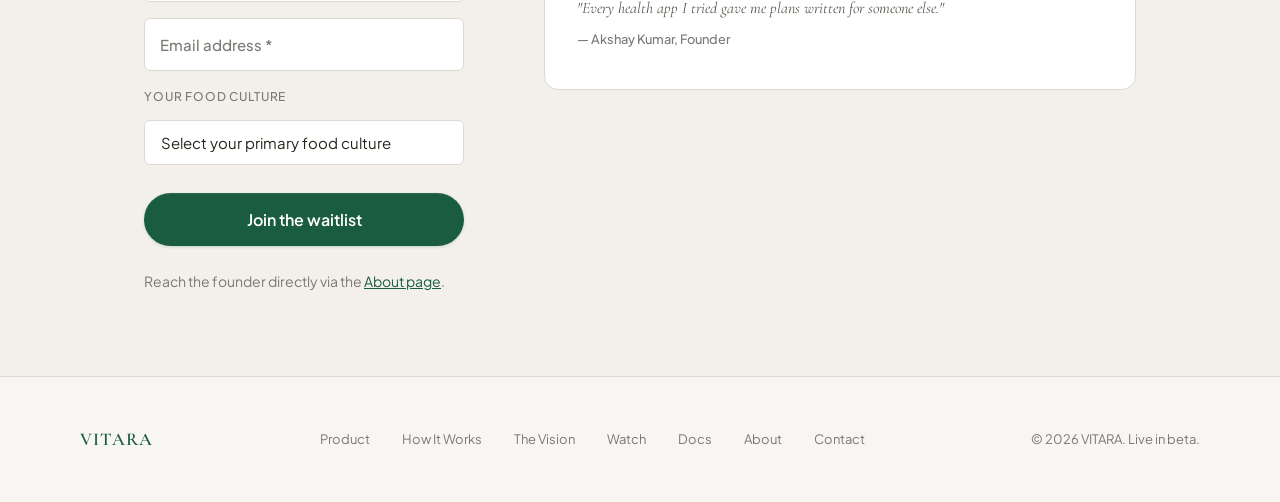
==== commit e2bd006a: "Fix feature claims to match live app" ====
--- a/index.html
+++ b/index.html
@@ -583,7 +583,7 @@
       </div>
       <div style="padding:1.25rem;background:var(--cream);border-radius:10px;">
         <p style="font-size:0.75rem;font-family:var(--ff-mono);text-transform:uppercase;letter-spacing:0.08em;color:var(--ink-3);margin-bottom:0.5rem;">Why not freemium</p>
-        <p style="font-size:0.875rem;color:var(--ink-2);line-height:1.6;">Daily personalised plans has real infrastructure cost. Freemium trains users to expect full features without paying for them.</p>
+        <p style="font-size:0.875rem;color:var(--ink-2);line-height:1.6;">Daily personalised plans have real infrastructure cost. Freemium trains users to expect full features without paying for them.</p>
       </div>
       <div style="padding:1.25rem;background:var(--cream);border-radius:10px;">
         <p style="font-size:0.75rem;font-family:var(--ff-mono);text-transform:uppercase;letter-spacing:0.08em;color:var(--ink-3);margin-bottom:0.5rem;">Phase 3 revenue</p>
